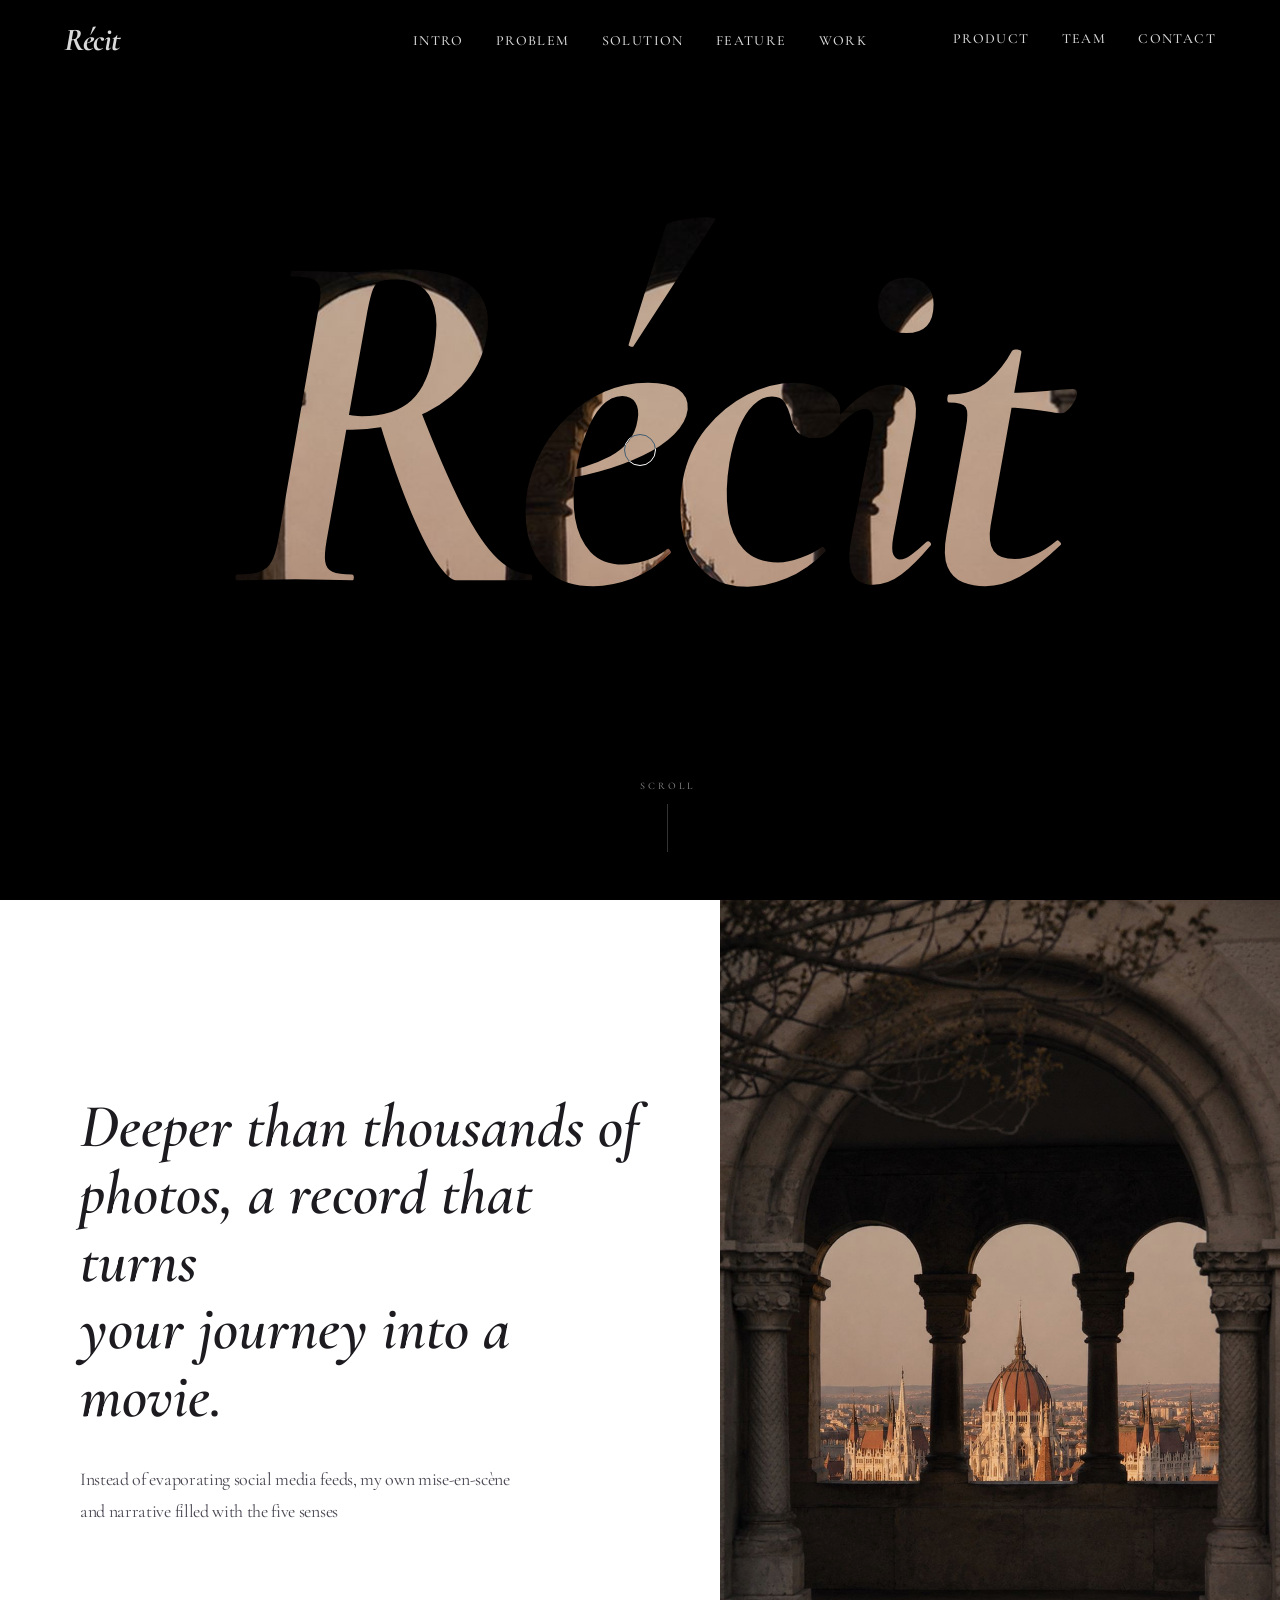
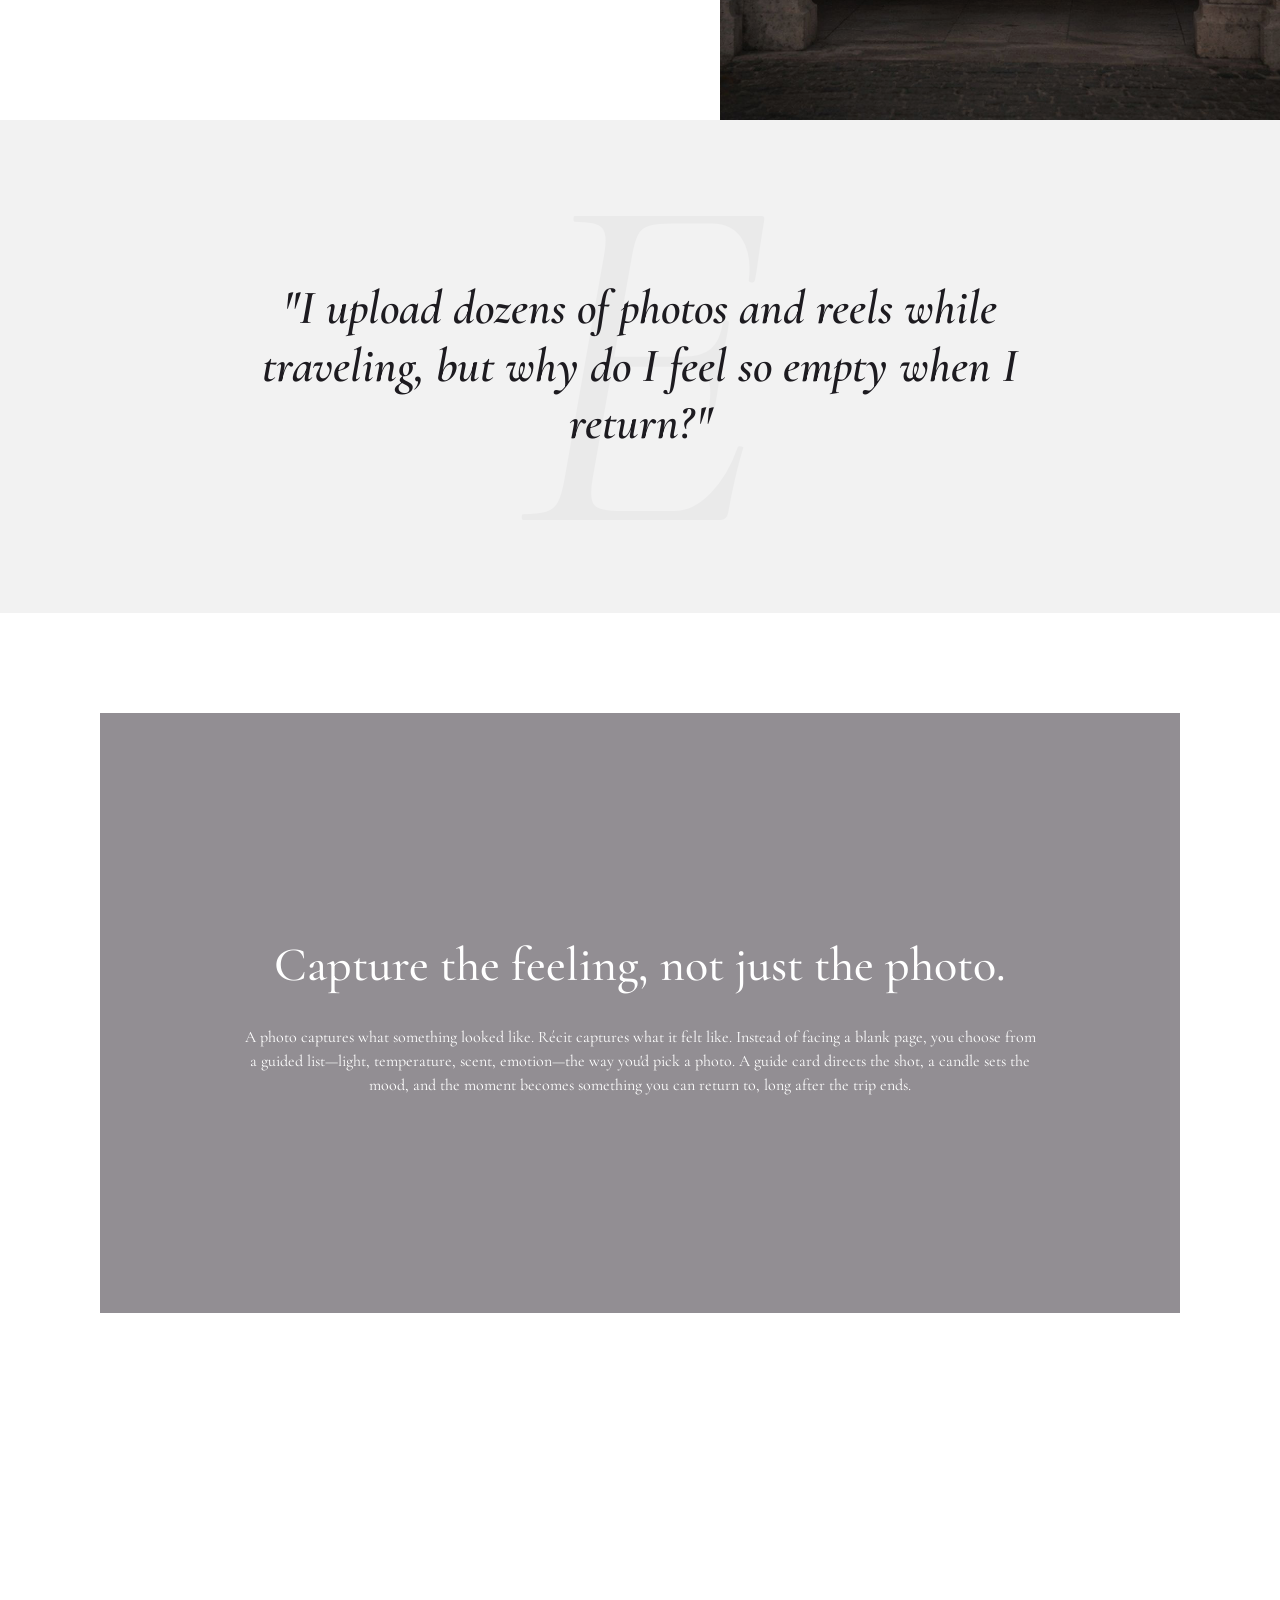
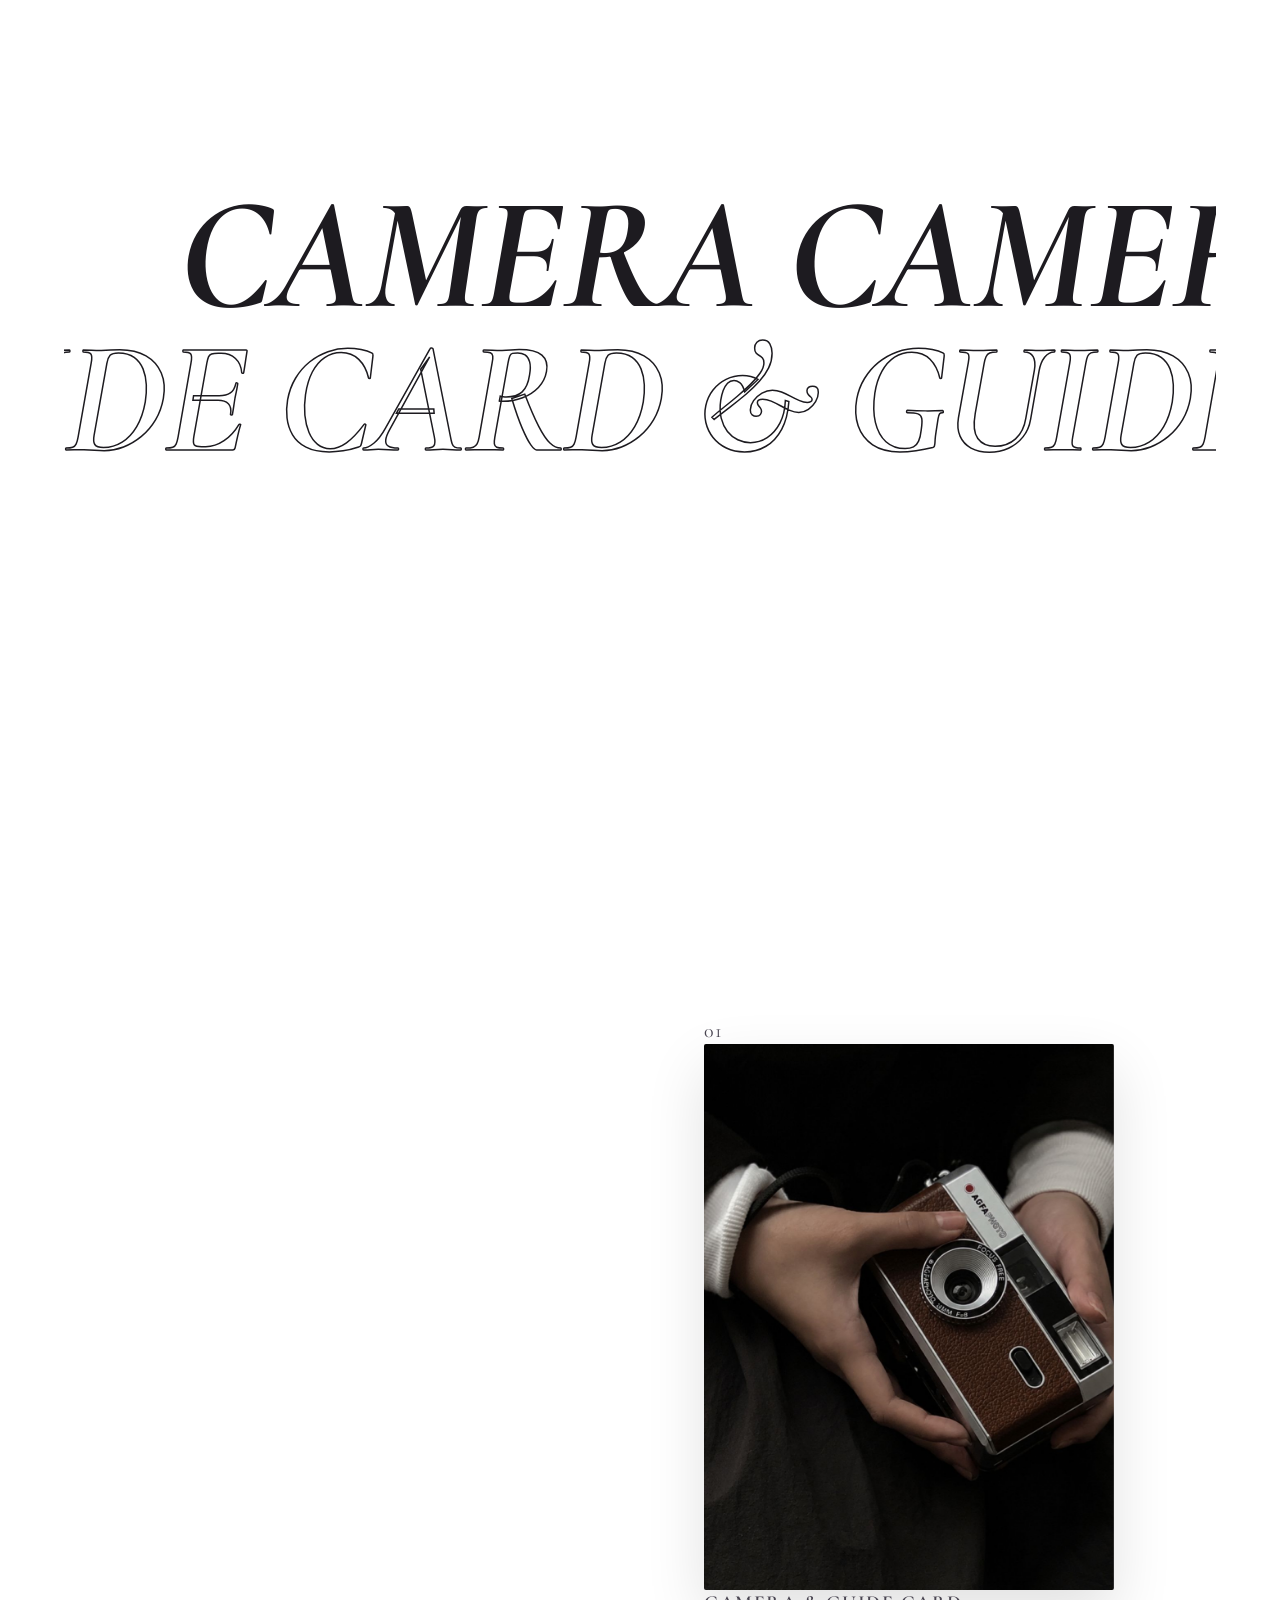
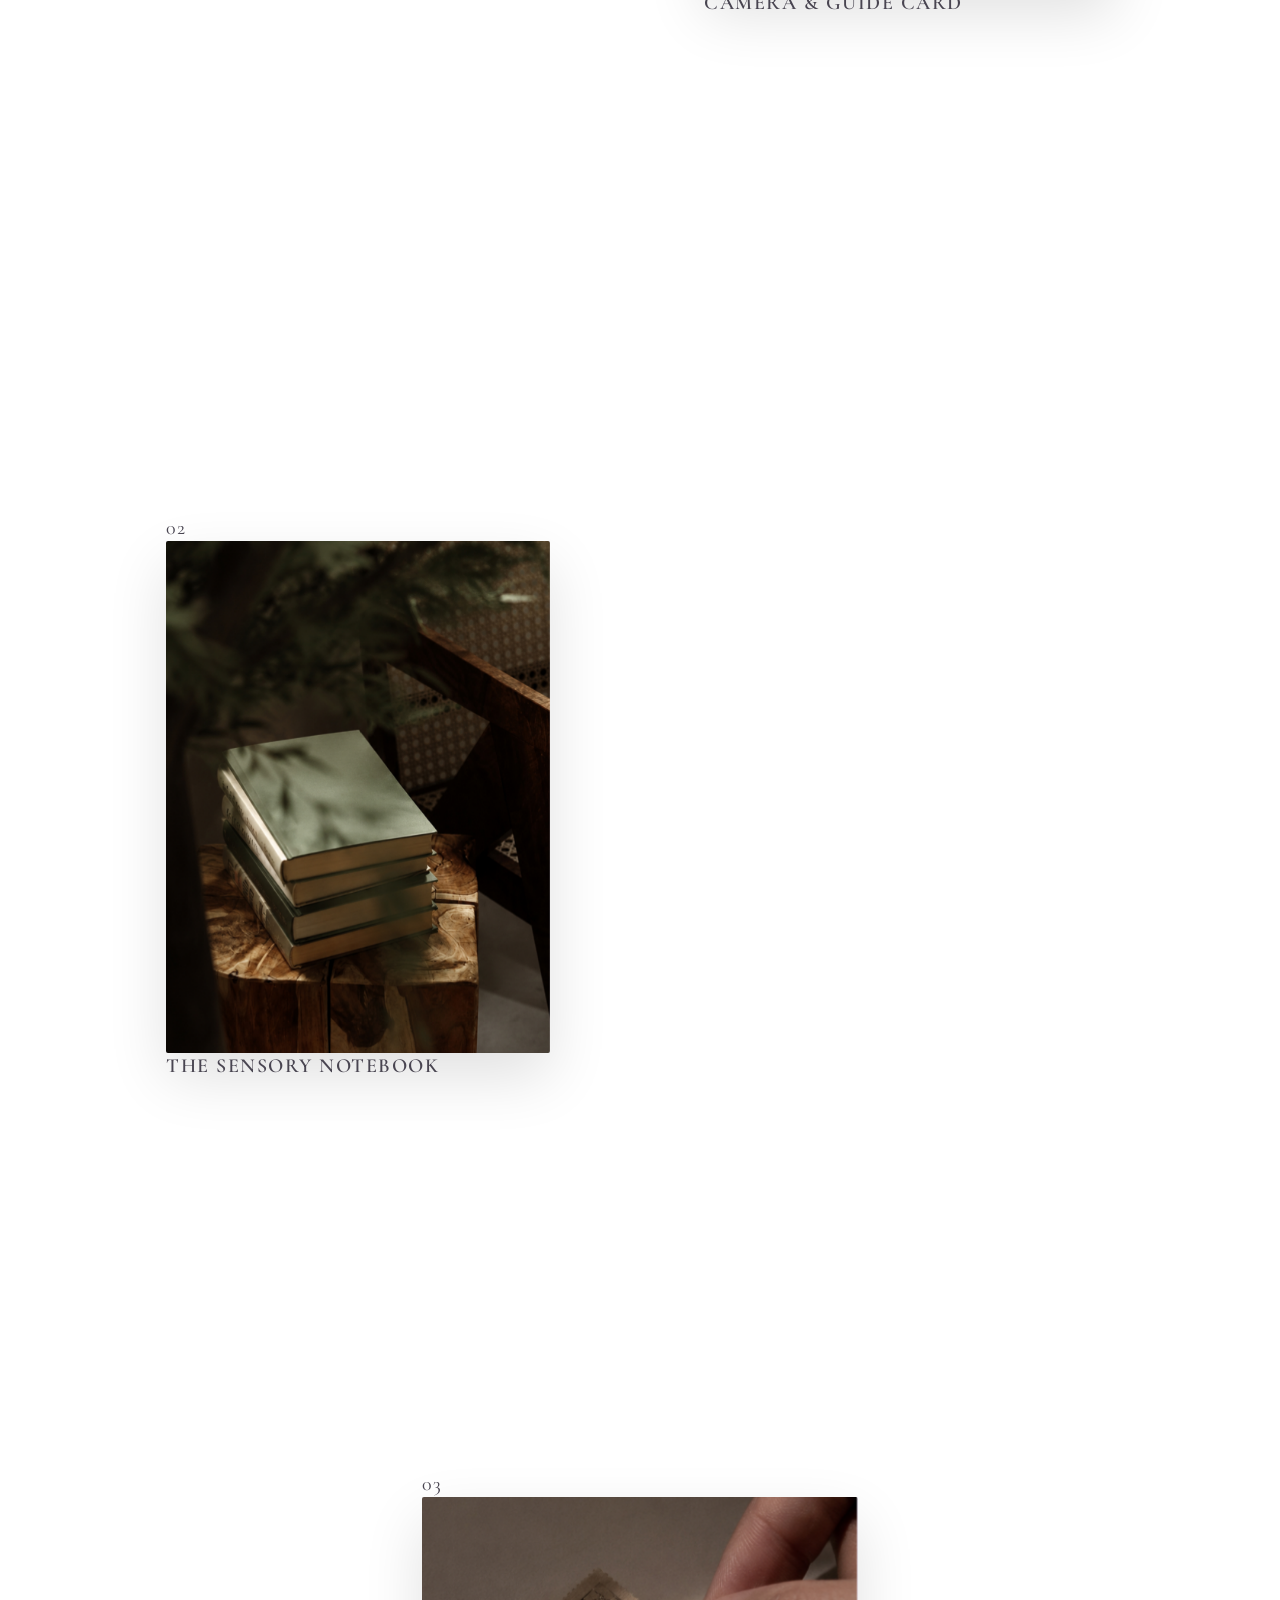
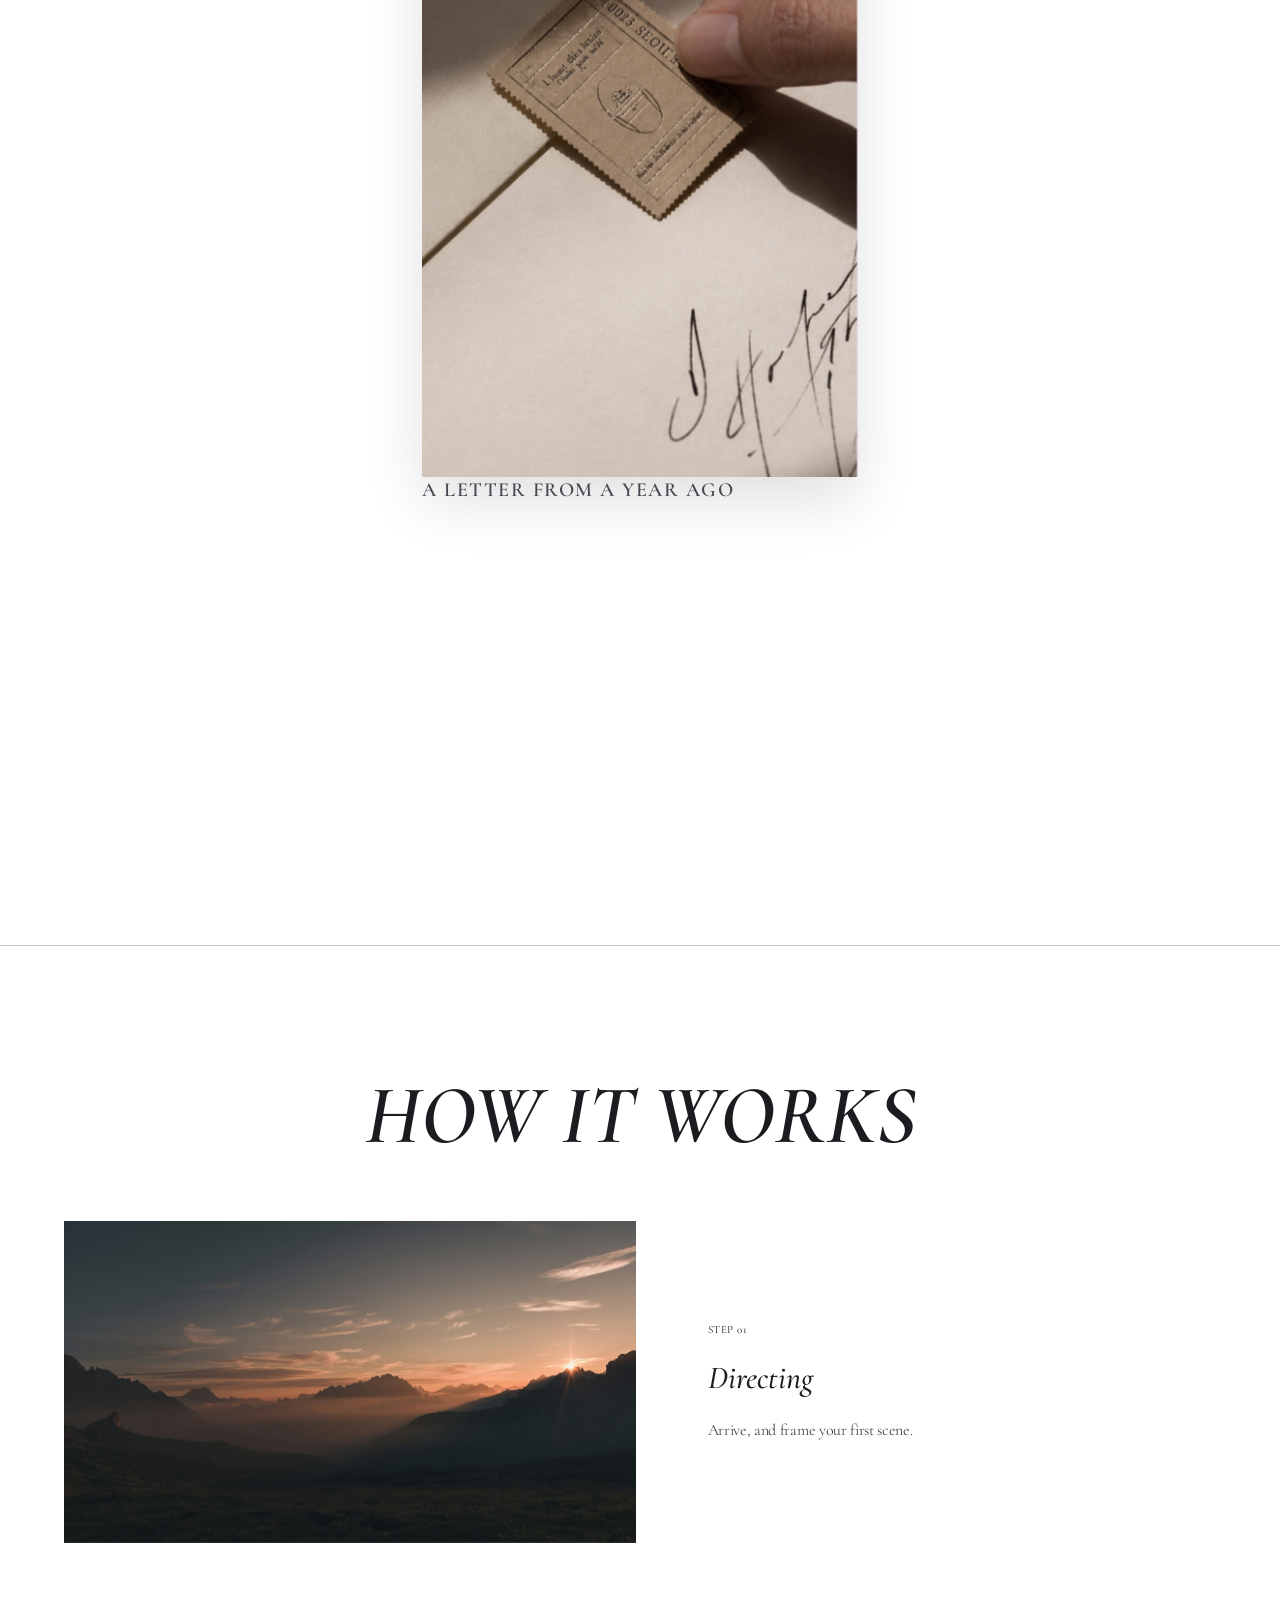
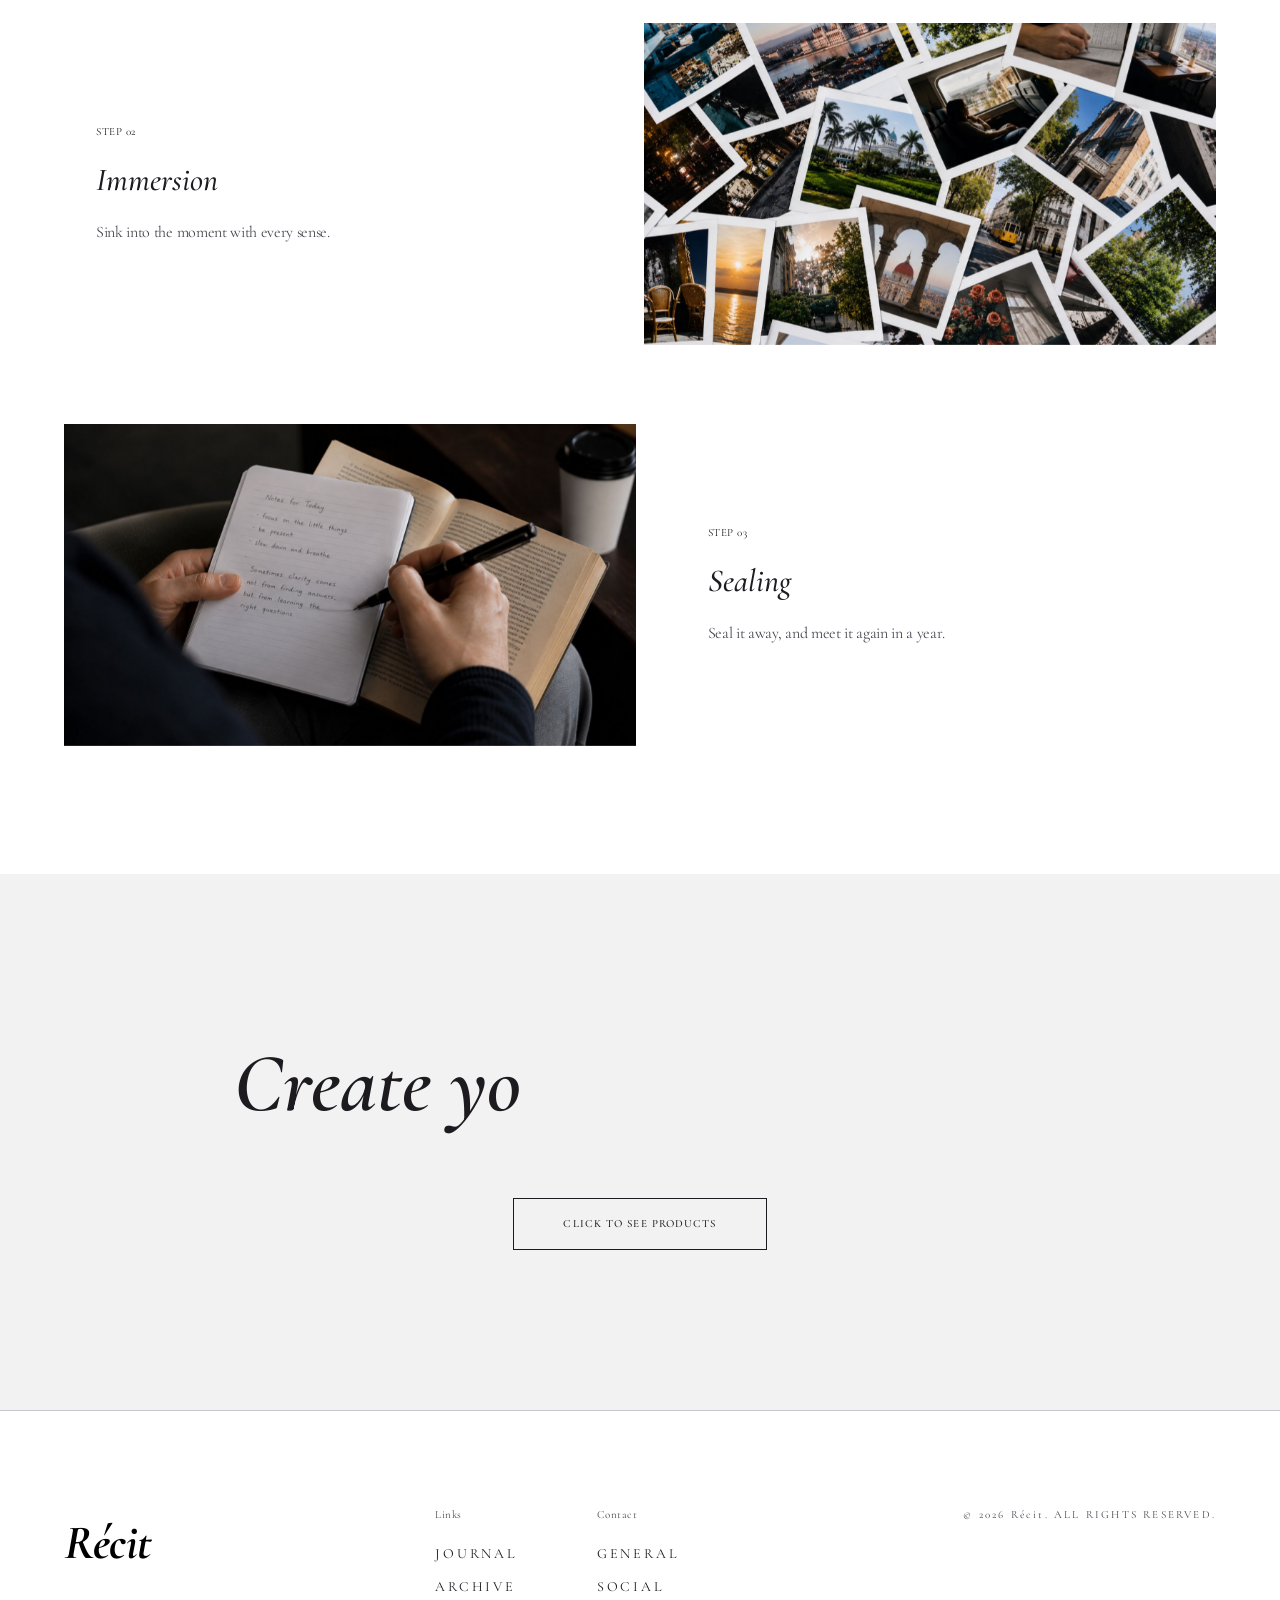
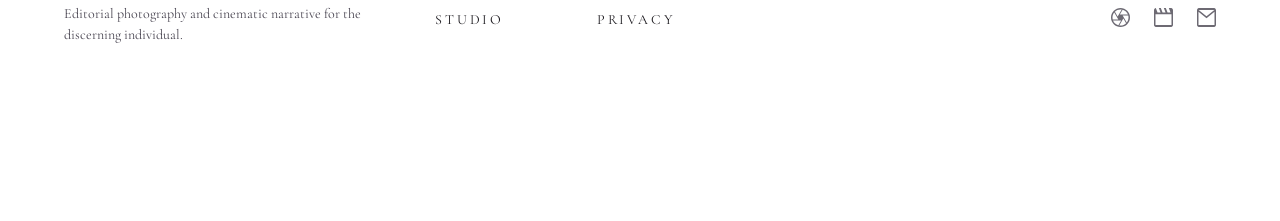
==== index.html @ a4910972 "변경2" ====
<!DOCTYPE html>
<html lang="en">

<head>
  <meta charset="UTF-8">
  <meta name="viewport" content="width=device-width, initial-scale=1.0">
  <title>Récit — Cinematic Narrative & Editorial Photography</title>
  <meta name="description"
    content="Editorial photography and cinematic narrative for the discerning individual. Preserving the intangible essence of time.">

  <!-- Preconnect Google Fonts -->
  <link rel="preconnect" href="https://fonts.googleapis.com">
  <link rel="preconnect" href="https://fonts.gstatic.com" crossorigin>

  <!-- Load Fonts: Cormorant Garamond, Bodoni Moda (watermark), Hanken Grotesk -->
  <link
    href="https://fonts.googleapis.com/css2?family=Bodoni+Moda:ital,opsz,wght@0,6..96,400;1,6..96,400;1,6..96,500;1,6..96,600&family=Cormorant+Garamond:ital,wght@0,300;0,400;0,500;0,600;0,700;1,300;1,400;1,500;1,600;1,700&family=Hanken+Grotesk:wght@400;500;600;700&display=swap"
    rel="stylesheet">

  <!-- CSS Stylesheet -->
  <link rel="stylesheet" href="styles.css?v=6">
</head>

<body>

  <!-- Top Navigation Bar -->
  <header class="site-header" id="top-nav">
    <a href="#" class="logo" aria-label="Récit Home">Récit</a>
    <nav aria-label="Main Navigation">
      <ul class="nav-menu">
        <li><a href="#hero" class="nav-link active">Intro</a></li>
        <li><a href="#mission" class="nav-link">Problem</a></li>
        <li><a href="#about" class="nav-link">Solution</a></li>
        <li><a href="#narrative" class="nav-link">Feature</a></li>
        <li><a href="#studio" class="nav-link">Work</a></li>
      </ul>
    </nav>
    <div class="nav-right">
      <a href="product.html" class="nav-contact nav-link">Product</a>
      <a href="team.html" class="nav-contact nav-link">Team</a>
      <a href="contact.html" class="nav-contact nav-link">Contact</a>
    </div>
  </header>

  <!-- Landing Container (Scroll Track for Sticky Interaction) -->
  <div class="landing-container">
    <section class="landing-section" id="landing" aria-label="Récit Main Landing">

      <!-- Background video (plays through canvas text cutout only) -->
      <video class="logo-video" autoplay muted loop playsinline
             poster="assets/cinematic_corridor.jpg">
        <source src="assets/hero_video.mp4" type="video/mp4">
      </video>

      <!-- Canvas mask: solid background with text punched out (destination-out)
           Video shows ONLY through transparent letter shapes             -->
      <canvas class="logo-canvas" aria-hidden="true"></canvas>

      <!-- Accessible click target (visually transparent, z-index above canvas) -->
      <a href="#hero" class="landing-logo" aria-label="Récit — scroll to work"></a>

      <!-- ?꾪솚 ?ㅻ쾭?덉씠: ?ㅽ겕濡??꾨즺 ???곗깋?쇰줈 ?섏씠?쒖씤 -->
      <div class="landing-flash" aria-hidden="true"></div>

      <div class="landing-scroll" aria-hidden="true">
        <span class="landing-scroll-label">Scroll</span>
        <div class="landing-scroll-line"></div>
      </div>

    </section>
  </div>

  <main>

    <!-- Hero Full-Screen Auto-playing Video -->
    <section class="hero-section" id="hero">
      <div class="hero-left">
        <h1 class="hero-title">
          <span>Deeper than thousands of photos, a record that turns</span>
          <span>your journey into a movie.</span>
        </h1>
        <p class="hero-desc">
          Instead of evaporating social media feeds, my own mise-en-scène and narrative filled with the five senses
        </p>
      </div>
      <div class="hero-right">
        <img src="assets/cinematic_corridor.jpg"
          alt="A dark cinematic corridor with red-toned columns receding into dramatic depth" loading="eager">
      </div>
    </section>

    <!-- Mission Quote Section -->
    <section class="quote-section" id="mission">
      <div class="watermark-container">
        <div class="watermark" aria-hidden="true">E</div>
      </div>
      <div class="quote-container">
        <blockquote class="quote-text">
          "I upload dozens of photos and reels while traveling, but why do I feel so empty when I return?"
        </blockquote>
      </div>
    </section>

    <!-- Intro Feature Section -->
    <section class="intro-section" id="about">

      <div class="intro-col-text">
        <h2 class="intro-heading">Capture the feeling, not just the photo.</h2>
        <p class="intro-desc">
          A photo captures what something looked like. Récit captures what it felt like. Instead of facing a blank page, you choose from a guided list—light, temperature, scent, emotion—the way you'd pick a photo. A guide card directs the shot, a candle sets the mood, and the moment becomes something you can return to, long after the trip ends.
        </p>
      </div>

      <div class="intro-col-image">
        <div class="intro-image-wrapper">
          <video class="intro-video" autoplay muted loop playsinline>
            <source src="assets/about_travel.mp4" type="video/mp4">
          </video>
        </div>
      </div>
    </section>

    <!-- Narrative Gallery Section -->
    <section class="gallery-section" id="narrative">
      <!-- Narrative Preview Banner (based on image reference) -->


      <div class="gallery-scroll-container">
        <!-- Sticky Background for Giant Text -->
        <div class="gallery-bg-sticky">
          <div class="gallery-bg-text-wrapper active" data-project="1">
            <div class="bg-row bg-row-1">CAMERA CAMERA CAMERA CAMERA CAMERA</div>
            <div class="bg-row bg-row-2">& GUIDE CARD & GUIDE CARD & GUIDE CARD & GUIDE CARD & GUIDE CARD</div>
          </div>
          <div class="gallery-bg-text-wrapper" data-project="2">
            <div class="bg-row bg-row-1">THE SENSORY THE SENSORY THE SENSORY THE SENSORY THE SENSORY</div>
            <div class="bg-row bg-row-2">NOTEBOOK NOTEBOOK NOTEBOOK NOTEBOOK NOTEBOOK</div>
          </div>
          <div class="gallery-bg-text-wrapper" data-project="3">
            <div class="bg-row bg-row-1">A LETTER FROM A LETTER FROM A LETTER FROM A LETTER FROM A LETTER FROM</div>
            <div class="bg-row bg-row-2">A YEAR AGO A YEAR AGO A YEAR AGO A YEAR AGO A YEAR AGO</div>
          </div>

        </div>

        <!-- Vertical Scroll Content -->
        <div class="gallery-scroll-content">
          <!-- Card 1 -->
          <div class="gallery-project-card card-right" data-project="1">
            <div class="card-inner">
              <span class="card-num">01</span>
              <div class="card-img-wrap">
                <img src="assets/vintage_camera.jpg" alt="Vintage analog film camera" loading="lazy">
              </div>
              <div class="card-footer">
                <span class="card-title">Camera & Guide Card</span>
              </div>
            </div>
          </div>


          <!-- Card 2 -->
          <div class="gallery-project-card card-left" data-project="2">
            <div class="card-inner">
              <span class="card-num">02</span>
              <div class="card-img-wrap">
                <img src="assets/ocean_waves.jpg" alt="Ocean waves at dusk" loading="lazy">
              </div>
              <div class="card-footer">
                <span class="card-title">THE SENSORY NOTEBOOK</span>
              </div>
            </div>
          </div>

          <!-- Card 3 -->
          <div class="gallery-project-card card-center" data-project="3">
            <div class="card-inner">
              <span class="card-num">03</span>
              <div class="card-img-wrap">
                <img src="assets/solitary_tree.jpg" alt="Misty pine forest" loading="lazy">
              </div>
              <div class="card-footer">
                <span class="card-title">A LETTER FROM A YEAR AGO</span>
              </div>
            </div>
          </div>
        </div>
      </div>
    </section>

    <!-- Process Section -->
    <section class="process-section" id="studio">
      <div class="process-header">
        <h2 class="process-title">How It Works</h2>
      </div>

      <div class="process-rows">
        <!-- Step 1 -->
        <div class="process-row">
          <div class="process-image-wrapper">
            <img src="assets/open_book.jpg"
              alt="Cinematic mountain sunset with amber light over misty valleys and dramatic sky" loading="lazy">
          </div>
          <div class="process-text">
            <span class="process-step">STEP 01</span>
            <h3 class="process-step-title">Directing</h3>
            <p class="process-step-desc">
              Arrive, and frame your first scene.
            </p>
          </div>
        </div>

        <!-- Step 2 (Reversed / Right-Aligned) -->
        <div class="process-row reversed">
          <div class="process-image-wrapper">
            <img src="assets/magnifying_glass.jpg"
              alt="Film strips on a light table with camera lenses representing the curation process" loading="lazy">
          </div>
          <div class="process-text">
            <span class="process-step">STEP 02</span>
            <h3 class="process-step-title">Immersion</h3>
            <p class="process-step-desc">
              Sink into the moment with every sense.
            </p>
          </div>
        </div>

        <!-- Step 3 -->
        <div class="process-row">
          <div class="process-image-wrapper">
            <img src="assets/luxury_box.jpg"
              alt="Professional filmmaker studio with CONTAX cameras, lenses and editing monitors" loading="lazy">
          </div>
          <div class="process-text">
            <span class="process-step">STEP 03</span>
            <h3 class="process-step-title">Sealing</h3>
            <p class="process-step-desc">
              Seal it away, and meet it again in a year.
            </p>
          </div>
        </div>
      </div>
    </section>

    <!-- CTA Section -->
    <section class="cta-section" id="contact">
      <h2 class="cta-heading">Create your narrative now.</h2>
      <a href="product.html" class="cta-button">Click to see products</a>
    </section>

  </main>

  <!-- Site Footer -->
  <footer class="site-footer">
    <div class="footer-container">

      <!-- Brand column -->
      <div class="footer-brand">
        <a href="#" class="logo logo-large" aria-label="Récit Home">Récit</a>
        <p class="footer-desc">
          Editorial photography and cinematic narrative for the discerning individual.
        </p>
      </div>

      <!-- Links groups -->
      <div class="footer-links-group">
        <div class="footer-links-col">
          <h4 class="footer-col-title">Links</h4>
          <a href="#journal" class="footer-link">Journal</a>
          <a href="#archive" class="footer-link">Archive</a>
          <a href="#studio" class="footer-link">Studio</a>
        </div>
        <div class="footer-links-col">
          <h4 class="footer-col-title">Contact</h4>
          <a href="#general" class="footer-link">General</a>
          <a href="#social" class="footer-link">Social</a>
          <a href="#privacy" class="footer-link">Privacy</a>
        </div>
      </div>

      <!-- Copyright and social links -->
      <div class="footer-right">
        <p class="footer-copyright">
          &copy; 2026 Récit. ALL RIGHTS RESERVED.
        </p>
        <div class="footer-socials">
          <a href="#instagram" aria-label="Instagram">
            <img src="assets/icon_instagram.svg" alt="Instagram logo icon" class="footer-social-icon">
          </a>
          <a href="#twitter" aria-label="Twitter">
            <img src="assets/icon_twitter.svg" alt="Twitter logo icon" class="footer-social-icon">
          </a>
          <a href="#facebook" aria-label="Facebook">
            <img src="assets/icon_facebook.svg" alt="Facebook logo icon" class="footer-social-icon">
          </a>
        </div>
      </div>

    </div>
  </footer>

  <!-- Interactive Logic -->
  <script src="script.js?v=6"></script>

</body>

</html>
---- styles.css ----
@layer reset, base, theme, layout, components, utilities;

@layer reset {
  *, *::before, *::after {
    box-sizing: border-box;
    margin: 0;
    padding: 0;
  }

  html {
    scroll-behavior: smooth;
    -webkit-text-size-adjust: 100%;
    scroll-padding-top: 80px; /* Offset for sticky navbar */
  }

  body {
    min-height: 100vh;
    text-rendering: optimizeSpeed;
    line-height: 1.5;
  }

  img, picture, video, canvas, svg {
    display: block;
    max-width: 100%;
    height: auto;
  }

  button, input, select, textarea {
    font: inherit;
  }

  a {
    color: inherit;
    text-decoration: none;
  }
}

@layer base {
  body {
    background-color: var(--color-bg-primary);
    color: var(--color-text-primary);
    font-family: var(--font-body);
    overflow-x: hidden;
  }

  /* Selection style */
  ::selection {
    background-color: var(--color-text-primary);
    color: var(--color-bg-primary);
  }

  /* Custom scrollbar */
  ::-webkit-scrollbar {
    width: 8px;
  }
  ::-webkit-scrollbar-track {
    background: var(--color-bg-primary);
  }
  ::-webkit-scrollbar-thumb {
    background: var(--color-border);
    border-radius: 4px;
  }
  ::-webkit-scrollbar-thumb:hover {
    background: var(--color-text-secondary);
  }
}

@layer theme {
  :root {
    /* Color Palette */
    --color-bg-primary: #ffffff;
    --color-bg-secondary: #f2f2f2;
    --color-bg-subtle: #f2ecf4;
    --color-bg-overlay: #e6e0e9;
    --color-text-primary: #1d1b20;
    --color-text-secondary: #494551;
    --color-border: #cbc4d2;

    /* Fonts */
    --font-heading: 'Cormorant Garamond', serif;
    --font-body: 'Cormorant Garamond', serif;
    --font-sans: 'Cormorant Garamond', serif;
    --font-watermark: 'Cormorant Garamond', serif;

    /* Transitions */
    --transition-smooth: 0.4s cubic-bezier(0.25, 1, 0.5, 1);
    --transition-quick: 0.2s ease;
  }
}

/* Custom Cursor */
body.has-custom-cursor,
body.has-custom-cursor * {
  cursor: none !important;
}

.custom-cursor {
  position: fixed;
  top: 0;
  left: 0;
  pointer-events: none;
  z-index: 10000;
  mix-blend-mode: difference;
}

.custom-cursor-inner {
  position: absolute;
  top: -16px;
  left: -16px;
  width: 32px;
  height: 32px;
  border: 1.5px solid #fff;
  border-radius: 50%;
  transition: transform 0.3s cubic-bezier(0.25, 1, 0.5, 1), background-color 0.3s ease;
}

.custom-cursor.hover .custom-cursor-inner {
  transform: scale(1.5);
  background-color: #fff;
}

@layer layout {
  /* Site Header */
  .site-header {
    position: sticky;
    top: 0;
    z-index: 100;
    background: var(--color-bg-primary);
    border-bottom: 1px solid var(--color-border);
    height: 80px;
    display: grid;
    grid-template-columns: 1fr auto 1fr;
    align-items: center;
    padding: 0 64px;
    transition: background-color 0.5s cubic-bezier(0.4,0,0.2,1),
                border-color     0.5s cubic-bezier(0.4,0,0.2,1),
                color             0.5s cubic-bezier(0.4,0,0.2,1);
  }

  .site-header.nav--on-dark {
    background: transparent;
    border-bottom-color: transparent;
  }
  .site-header.nav--on-dark .logo,
  .site-header.nav--on-dark .nav-link,
  .site-header.nav--on-dark .nav-contact {
    color: rgba(255,255,255,0.85);
  }
  .site-header.nav--on-dark .nav-link:hover,
  .site-header.nav--on-dark .nav-link.active,
  .site-header.nav--on-dark .nav-contact:hover {
    color: #ffffff;
  }

  .site-header nav {
    justify-self: center;
  }

  .nav-right {
    display: flex;
    gap: 32px;
    align-items: center;
    justify-self: flex-end;
  }

  /* Landing Section & Container */
  .landing-container {
    height: calc(100vh + 80px);
    position: relative;
    margin-top: -80px;
    background: #000;
    scroll-snap-align: start;
  }

  .landing-section {
    position: sticky;
    top: 0;
    height: 100vh;
    background: #000;
    overflow: hidden;
    /* contain: ???뱀뀡 諛붽묑?쇰줈 ?덉씠?꾩썐/?섏씤???꾪뙆 李⑤떒 */
    contain: layout style paint;
  }

  /* 諛곌꼍 ?곸긽 ??罹붾쾭???띿뒪??援щ찉 ?ㅼ뿉?쒕쭔 蹂댁엫 */
  .logo-video {
    position: absolute;
    inset: 0;
    width: 100%;
    height: 100%;
    object-fit: cover;
    object-position: center center;
    z-index: 1;
    /* GPU ?덉씠??遺꾨━濡??붿퐫??遺??寃⑸━ */
    will-change: transform;
  }

  /* ?? Canvas 留덉뒪????????????????????????????????????
     쨌 ?꾩껜瑜?寃?뺤쑝濡?梨꾩슫 ??destination-out?쇰줈
       ?고듃 紐⑥뼇留??щ챸?섍쾶 ?レ뼱??
     쨌 ?щ챸 ?곸뿭 ?꾨옒 鍮꾨뵒?ㅺ? 鍮꾩퀜 ?띿뒪???덉뿉?쒕쭔 ?곸긽??蹂댁엫
     쨌 mix-blend-mode ?놁쓬 ??GPU 而댄룷吏???ㅻ쾭?ㅻ뱶 ?쒕줈
     ????????????????????????????????????????????????? */
  .logo-canvas {
    position: absolute;
    inset: 0;
    width: 100%;
    height: 100%;
    z-index: 2;
    display: block;
  }

  /* Hero Section */
  .hero-section {
    display: flex;
    height: calc(100vh - 80px); /* Fit exactly in viewport below navbar */
    position: relative;
    background: var(--color-bg-primary);
    overflow: hidden;
    scroll-snap-align: start;
  }

  .hero-left {
    flex: 1;
    padding: 64px 80px; /* Balanced padding to prevent overflow */
    display: flex;
    flex-direction: column;
    justify-content: center; /* Center content vertically */
    gap: 32px;
  }

  .hero-right {
    flex: 1;
    height: 100%;
    position: relative;
    overflow: hidden;
    background-color: #000;
  }

  .hero-right img {
    width: 100%;
    height: 100%;
    object-fit: cover;
    opacity: 0.95;
    transition: transform var(--transition-smooth);
  }

  /* Mission Quote Section */
  .quote-section {
    position: relative;
    background: var(--color-bg-secondary);
    padding: 160px 0;
    display: flex;
    align-items: center;
    justify-content: center;
    overflow: hidden;
  }

  /* Intro Feature Section */
  .intro-section {
    position: relative;
    display: flex;
    padding: 128px 64px;
    min-height: 800px;
    align-items: center;
    justify-content: center;
    overflow: hidden;
  }

  .intro-col-label {
    width: 40px;
    display: flex;
    align-items: flex-start;
    justify-content: center;
    padding-bottom: 32px;
  }

  .intro-col-text {
    position: relative;
    z-index: 3;
    max-width: 800px;
    text-align: center;
    color: #ffffff;
    display: flex;
    flex-direction: column;
    justify-content: center;
    align-items: center;
    gap: 24px;
  }

  .intro-heading {
    font-family: var(--font-heading);
    font-size: clamp(36px, 4vw, 48px);
    font-weight: 500;
  }

  .intro-col-image {
    position: absolute;
    top: 100px;
    left: 100px;
    width: calc(100% - 200px);
    height: calc(100% - 200px);
    z-index: 1;
  }

  /* Narrative Gallery Section */
  .gallery-section {
    display: flex;
    flex-direction: column;
    gap: 64px;
    padding: 64px 64px 128px;
    background: var(--color-bg-primary);
  }

  .gallery-grid {
    width: 100%;
  }

  /* ?? Gallery: dfyint-style Sticky Typography & Scrolling Cards ????????? */
  .gallery-scroll-container {
    position: relative;
    width: 100%;
    background: var(--color-bg-primary);
  }

  /* Sticky Background Wrapper */
  .gallery-bg-sticky {
    position: sticky;
    top: 0;
    height: 100vh;
    width: 100%;
    overflow: hidden;
    background: var(--color-bg-primary);
    display: flex;
    align-items: center;
    justify-content: center;
    z-index: 1;
  }

  /* Project Background Typography Wrapper (Overlaying each other) */
  .gallery-bg-text-wrapper {
    position: absolute;
    inset: 0;
    display: flex;
    flex-direction: column;
    justify-content: center;
    opacity: 0;
    visibility: hidden;
    transition: opacity 0.8s cubic-bezier(0.25, 1, 0.5, 1), visibility 0.8s;
    pointer-events: none;
    z-index: 1;
    padding: 0 4vw;
  }

  .gallery-bg-text-wrapper.active {
    opacity: 1;
    visibility: visible;
  }

  /* Giant text rows */
  .bg-row {
    font-family: var(--font-heading);
    font-size: clamp(65px, 12.5vw, 190px);
    font-weight: 800;
    font-style: italic;
    text-transform: uppercase;
    white-space: nowrap;
    line-height: 0.9;
    letter-spacing: -0.02em;
    will-change: transform;
    display: flex;
  }

  .bg-row-1 {
    color: var(--color-text-primary);
    justify-content: flex-start;
  }

  .bg-row-2 {
    color: transparent;
    -webkit-text-stroke: 1.5px var(--color-text-primary);
    justify-content: flex-start;
  }

  /* Sticky top-left label */
  .gallery-recent-label {
    position: absolute;
    top: 64px;
    left: 64px;
    font-family: var(--font-sans);
    font-size: 10px;
    font-weight: 600;
    letter-spacing: 3px;
    text-transform: uppercase;
    color: var(--color-text-secondary);
    z-index: 2;
  }

  /* Scrolling Content (overlaying sticky background) */
  .gallery-scroll-content {
    position: relative;
    z-index: 2;
    width: 100%;
    margin-top: -100vh; /* pull content up over sticky bg */
  }

  /* Vertical Timeline Project Cards */
  .gallery-project-card {
    height: 120vh;
    display: flex;
    align-items: center;
    box-sizing: border-box;
    padding: 0 8vw;
    position: relative;
  }

  .gallery-project-card:first-child {
    margin-top: 100vh;
  }

  .gallery-project-card:last-child {
    padding-bottom: 20vh;
  }

  /* Card offsets */
  .gallery-project-card.card-right {
    justify-content: flex-end;
  }

  .gallery-project-card.card-left {
    justify-content: flex-start;
  }

  .gallery-project-card.card-center {
    justify-content: center;
  }

  /* Card block dimensions */
  .card-inner {
    position: relative;
    display: flex;
    flex-direction: column;
    pointer-events: auto;
  }

  .card-right .card-inner {
    width: clamp(280px, 32vw, 480px);
    aspect-ratio: 3 / 4;
  }

  .card-left .card-inner {
    width: clamp(280px, 30vw, 450px);
    aspect-ratio: 3 / 4;
  }

  .card-center .card-inner {
    width: clamp(280px, 34vw, 520px);
    aspect-ratio: 3 / 4;
  }

  /* Card Elements */
  .card-num {
    position: absolute;
    top: -28px;
    left: 0;
    font-family: var(--font-sans);
    font-size: 20px;
    letter-spacing: 0.05em;
    color: var(--color-text-secondary);
  }

  .card-img-wrap {
    width: 100%;
    height: 100%;
    overflow: hidden;
    background: var(--color-bg-overlay);
    box-shadow: 0 24px 60px rgba(0,0,0,0.12);
    border-radius: 2px;
    position: relative;
  }

  .card-img-wrap img {
    width: 100%;
    height: 120%; /* extra height for scroll parallax inside */
    object-fit: cover;
    display: block;
    position: absolute;
    top: -10%;
    left: 0;
    will-change: transform;
    transition: transform 0.15s cubic-bezier(0.1, 0.9, 0.2, 1);
  }

  .card-footer {
    position: absolute;
    bottom: -28px;
    left: 0;
    right: 0;
    display: flex;
    justify-content: space-between;
    align-items: center;
    font-family: var(--font-sans);
    font-size: 20px;
    font-weight: 600;
    letter-spacing: 1.5px;
    color: var(--color-text-secondary);
  }

  .card-title {
    text-transform: uppercase;
  }

  .card-year {
    color: var(--color-text-secondary);
  }


  /* Process Section */
  .process-section {
    padding: 128px 64px;
    border-top: 1px solid var(--color-border);
    background: var(--color-bg-primary);
  }

  .process-rows {
    max-width: 1152px;
    margin: 0 auto;
    display: flex;
    flex-direction: column;
    gap: 80px;
  }

  .process-row {
    display: flex;
    gap: 40px;
    align-items: center;
  }

  .process-row.reversed {
    flex-direction: row-reverse;
  }

  .process-image-wrapper {
    flex: 1.2;
    aspect-ratio: 16 / 9;
    overflow: hidden;
    background: var(--color-bg-subtle);
  }

  .process-text {
    flex: 1;
    padding: 0 32px;
    display: flex;
    flex-direction: column;
    gap: 16px;
  }

  /* CTA Section */
  .cta-section {
    background: var(--color-bg-secondary);
    padding: 160px 64px;
    display: flex;
    flex-direction: column;
    align-items: center;
    gap: 64px;
    text-align: center;
  }

  /* Footer */
  .site-footer {
    background: var(--color-bg-primary);
    border-top: 1px solid var(--color-border);
    padding: 96px 64px;
  }

  .footer-container {
    display: flex;
    justify-content: space-between;
    align-items: flex-start;
    gap: 64px;
  }

}

@layer components {
  /* Landing Section Components */
  /* ?щ챸 ?대┃ ?곸뿭 ???쒓컖???뚮뜑留곸? canvas媛 ?대떦 */
  .landing-logo {
    position: absolute;
    inset: 0;
    z-index: 3;
    display: block;
    cursor: pointer;
  }

  /* ?ㅽ겕濡??꾨즺 ???ㅼ쓬 ?섏씠吏 吏꾩엯 ?꾪솚 ?ㅻ쾭?덉씠 */
  .landing-flash {
    position: fixed;
    inset: 0;
    z-index: 800;
    background: #ffffff;
    opacity: 0;
    pointer-events: none;
    transition: opacity 0.7s cubic-bezier(0.4, 0, 0.2, 1);
  }
  .landing-flash.in { opacity: 1; pointer-events: auto; }

  /* ?? ?뚰겕(hero) ?뱀뀡 ???붾㈃?먯꽌 ?깆옣 ??????????????????????????
     .wt-entering  : 肄섑뀗痢좊? 誘몃━ ?щ챸?섍쾶
     .wt-revealed  : ?붿씠???섏씠?쒖븘?껉낵 ?④퍡 肄섑뀗痢??섏씠?쒖씤
     ??????????????????????????????????????????????????????????? */
  .hero-section.wt-entering .hero-left,
  .hero-section.wt-entering .hero-right {
    opacity: 0;
    transform: translateY(18px);
  }

  .hero-section.wt-entering .hero-left,
  .hero-section.wt-entering .hero-right {
    transition: none;   /* 吏꾩엯 ?쒖뿏 利됱떆 ?④? */
  }

  .hero-section.wt-revealed .hero-left {
    opacity: 1;
    transform: translateY(0);
    transition: opacity 1.1s cubic-bezier(0.25, 1, 0.5, 1) 0.1s,
                transform 1.1s cubic-bezier(0.25, 1, 0.5, 1) 0.1s;
  }

  .hero-section.wt-revealed .hero-right {
    opacity: 1;
    transform: translateY(0);
    transition: opacity 1.1s cubic-bezier(0.25, 1, 0.5, 1) 0.3s,
                transform 1.1s cubic-bezier(0.25, 1, 0.5, 1) 0.3s;
  }

  .landing-scroll {
    display: flex;
    flex-direction: column;
    align-items: center;
    gap: 10px;
    position: absolute;
    bottom: 48px;
    left: 50%;
    transform: translateX(-50%);
    z-index: 10;          /* 留덉뒪???ㅻ쾭?덉씠 ?꾩뿉 ?쒖떆 */
    animation: landingFadeUp 1.2s cubic-bezier(0.25, 1, 0.5, 1) 0.6s both;
    transition: opacity 0.4s ease, transform 0.4s ease;
    will-change: opacity, transform;
    pointer-events: none;
  }

  .landing-scroll.hide {
    opacity: 0;
    transform: translate(-50%, 15px);
  }

  .landing-scroll-label {
    font-family: var(--font-sans);
    font-size: 10px;
    font-weight: 500;
    letter-spacing: 3px;
    text-transform: uppercase;
    color: rgba(255, 255, 255, 0.5);
  }

  .landing-scroll-line {
    width: 1px;
    height: 48px;
    background: rgba(255, 255, 255, 0.2);
    position: relative;
    overflow: hidden;
  }

  .landing-scroll-line::after {
    content: '';
    position: absolute;
    top: -100%;
    left: 0;
    width: 100%;
    height: 100%;
    background: rgba(255, 255, 255, 0.7);
    animation: scrollLineSlide 1.8s cubic-bezier(0.4, 0, 0.2, 1) 1s infinite;
  }

  @keyframes landingFadeUp {
    from {
      opacity: 0;
      transform: translateY(20px);
    }
    to {
      opacity: 1;
      transform: translateY(0);
    }
  }

  @keyframes scrollLineSlide {
    0%   { top: -100%; }
    50%  { top: 0%; }
    100% { top: 100%; }
  }

  /* ?? Nav dark-background override (must be in components to beat .logo specificity) ?? */
  .site-header.nav--on-dark {
    position: absolute;
    top: 0;
    left: 0;
    width: 100%;
    z-index: 100;
    background: transparent;
    border-bottom-color: transparent;
  }
  .site-header.nav--on-dark .logo,
  .site-header.nav--on-dark .nav-link,
  .site-header.nav--on-dark .nav-contact {
    color: rgba(255, 255, 255, 0.85);
  }
  .site-header.nav--on-dark .nav-link:hover,
  .site-header.nav--on-dark .nav-link.active,
  .site-header.nav--on-dark .nav-contact:hover {
    color: #ffffff;
  }
  .site-header.nav--on-dark .nav-link::after {
    background: rgba(255, 255, 255, 0.6);
  }

  /* Logo */
  .logo {
    font-family: var(--font-heading);
    font-size: 32px;
    font-weight: 700;
    font-style: italic;
    color: #000000;
    letter-spacing: -0.5px;
  }

  .logo-large {
    font-size: 48px;
  }

  /* Navigation Links */
  .nav-menu {
    display: flex;
    gap: 32px;
    align-items: center;
    list-style: none;
  }

  .nav-link {
    font-family: var(--font-heading);
    font-size: 14px;
    font-weight: 500;
    letter-spacing: 1.4px;
    text-transform: uppercase;
    color: var(--color-text-secondary);
    position: relative;
    padding-bottom: 2px;
    transition: color var(--transition-quick);
  }

  .nav-link::after {
    content: '';
    position: absolute;
    bottom: 0;
    left: 0;
    width: 0;
    height: 1px;
    background-color: var(--color-text-primary);
    transition: width var(--transition-quick);
  }

  .nav-link:hover, .nav-link.active {
    color: var(--color-text-primary);
  }

  @keyframes activeLinkGrow {
    0% { width: 0; }
    100% { width: 100%; }
  }

  .nav-link:hover::after {
    width: 100%;
  }
  
  .nav-link.active::after {
    width: 100%;
    animation: activeLinkGrow 0.8s cubic-bezier(0.25, 1, 0.5, 1) forwards;
  }



  /* Hero Typography */
  .hero-title {
    font-family: var(--font-heading);
    font-size: clamp(36px, 4.8vw, 68px); /* Adjusted size to fit within hero section height */
    font-weight: 600;
    font-style: italic;
    line-height: 1.1;
    color: var(--color-text-primary);
    display: flex;
    flex-direction: column;
  }

  .hero-title span {
    display: block;
  }

  .hero-desc {
    font-family: var(--font-heading);
    font-size: 18px;
    font-weight: 400;
    line-height: 1.8;
    color: var(--color-text-secondary);
    max-width: 448px;
    letter-spacing: -0.32px;
  }

  /* Watermark "E" */
  .watermark-container {
    position: absolute;
    inset: 0;
    display: flex;
    align-items: center;
    justify-content: center;
    overflow: hidden;
    pointer-events: none;
    z-index: 1;
  }

  .watermark {
    font-family: var(--font-watermark);
    font-size: clamp(300px, 38vw, 512px);
    font-style: italic;
    color: var(--color-text-primary);
    opacity: 0.03;
    user-select: none;
    line-height: 1;
  }

  .quote-container {
    max-width: 1024px;
    padding: 0 128px;
    z-index: 2;
    text-align: center;
  }

  .quote-text {
    font-family: var(--font-heading);
    font-size: clamp(28px, 3.8vw, 48px);
    font-weight: 600;
    font-style: italic;
    line-height: 1.2;
    color: var(--color-text-primary);
  }

  /* Intro Section Label */
  .intro-label {
    writing-mode: vertical-rl;
    transform: rotate(180deg);
    font-family: var(--font-heading);
    font-size: 11px;
    letter-spacing: 4.4px;
    text-transform: uppercase;
    color: var(--color-text-primary);
    white-space: nowrap;
  }

  .intro-image-wrapper {
    background: var(--color-bg-subtle);
    overflow: hidden;
    width: 100%;
    height: 100%;
    position: relative;
  }

  .intro-image-wrapper::after {
    content: '';
    position: absolute;
    inset: 0;
    background: rgba(0, 0, 0, 0.4);
    z-index: 2;
  }

  .intro-image-wrapper img,
  .intro-image-wrapper video {
    width: 100%;
    height: 100%;
    object-fit: cover;
    transition: transform var(--transition-smooth);
  }

  .intro-image-wrapper video {
    filter: saturate(0.35) brightness(0.9) contrast(1.05);
  }

  .intro-image-wrapper:hover img,
  .intro-image-wrapper:hover video {
    transform: scale(1.03);
  }

  /* Narrative Preview Banner (Image Reference Layout) */
  .narrative-preview {
    display: flex;
    flex-direction: column;
    width: 100%;
    margin-bottom: 80px;
  }

  .narrative-video-wrapper {
    width: 100%;
    aspect-ratio: 21 / 9; /* Cinematic wide aspect ratio */
    overflow: hidden;
    position: relative;
    background: var(--color-bg-secondary);
  }


  /* Narrative preview videos ??real footage with low-saturation cinematic grade */
  .narrative-preview-video {
    position: absolute;
    inset: 0;
    width: 100%;
    height: 100%;
    object-fit: cover;
    object-position: 50% 100%; /* 紐⑤뱺 ?곸긽 ?섎떒 ?뺣젹 */
    display: block;
    opacity: 0;
    filter: saturate(0.35);

  }

  .narrative-preview-video.active {
    opacity: 1;
    z-index: 1;
  }



  .narrative-text-row {
    display: flex;
    justify-content: space-between;
    align-items: flex-end;
    padding-top: 24px;
    position: relative;
  }

  .narrative-tagline {
    font-family: var(--font-sans);
    font-size: 11px;
    font-weight: 600;
    letter-spacing: 1.5px;
    text-transform: uppercase;
    color: var(--color-text-secondary);
    margin-bottom: 12px; /* Align nicely with the baseline of the huge title */
  }

  .narrative-large-title {
    font-family: var(--font-heading); /* Cormorant Garamond */
    font-size: clamp(60px, 12vw, 200px);
    font-weight: 600;
    font-style: italic;
    line-height: 0.8;
    color: var(--color-text-primary);
    margin: 0;
    letter-spacing: -0.02em;
    text-transform: uppercase;
  }

  /* Gallery Grid Staggering */
  .gallery-item {
    display: flex;
    flex-direction: column;
    gap: 12px;
  }

  .gallery-item-1 {
    padding-bottom: 128px; /* Slightly adjusted to fit normal desktop scroll comfort */
  }

  .gallery-item-2 {
    margin-top: 64px;
    padding-bottom: 64px;
  }

  .gallery-item-3 {
    margin-top: 128px;
  }

  .gallery-img-wrapper {
    background: var(--color-bg-overlay);
    overflow: hidden;
    aspect-ratio: 3 / 4;
    position: relative;
  }

  .gallery-img-wrapper img {
    width: 100%;
    height: 100%;
    object-fit: cover;
    transition: transform var(--transition-smooth);
    will-change: transform;
  }

  .gallery-img-wrapper:hover img {
    transform: scale(1.04);
  }

  .gallery-item-title {
    font-family: var(--font-heading);
    font-size: 16px;
    font-weight: 500;
    font-style: italic;
    color: var(--color-text-secondary);
    letter-spacing: 0.5px;
    text-transform: uppercase;
  }

  /* Process Components */
  .process-header {
    text-align: center;
    margin-bottom: 64px;
  }

  .process-title {
    font-family: var(--font-heading);
    font-size: clamp(48px, 6.5vw, 84px);
    font-weight: 600;
    font-style: italic;
    line-height: 1;
    text-transform: uppercase;
    color: var(--color-text-primary);
  }

  .process-image-wrapper img {
    width: 100%;
    height: 100%;
    object-fit: cover;
    transition: transform var(--transition-smooth);
    will-change: transform;
  }

  .process-image-wrapper:hover img {
    transform: scale(1.03);
  }

  .process-step {
    font-family: var(--font-heading);
    font-size: 11px;
    font-weight: 400;
    color: var(--color-text-primary);
    letter-spacing: 0.5px;
  }

  .process-step-title {
    font-family: var(--font-heading);
    font-size: 32px;
    font-weight: 500;
    font-style: italic;
    color: var(--color-text-primary);
  }

  .process-step-desc {
    font-family: var(--font-body);
    font-size: 16px;
    font-weight: 400;
    line-height: 1.5;
    color: var(--color-text-secondary);
    letter-spacing: -0.32px;
    max-width: 440px;
  }

  /* Page Transition Overlay ??opacity + scale (GPU ?⑥쑉) */
  .page-transition-overlay {
    position: fixed;
    inset: 0;
    z-index: 9999;
    pointer-events: none;
    background: var(--color-bg-primary);
    opacity: 0;
    transform: scale(1);
    transition:
      opacity 0.55s cubic-bezier(0.4, 0, 0.2, 1),
      transform 0.55s cubic-bezier(0.4, 0, 0.2, 1);
    will-change: opacity, transform;
  }

  .page-transition-overlay.blurred {
    opacity: 1;
    transform: scale(1.015);
    pointer-events: auto;
  }

  /* Scroll Reveal ??CSS?먯꽌 ?뺤쓽 (JS ?숈쟻 二쇱엯 ?쒓굅) */
  .reveal {
    opacity: 0;
    transform: translateY(32px);
    transition: opacity 0.9s cubic-bezier(0.25, 1, 0.5, 1),
                transform 0.9s cubic-bezier(0.25, 1, 0.5, 1);
    will-change: opacity, transform;
  }
  .reveal.visible {
    opacity: 1;
    transform: translateY(0);
  }
  .reveal-delay-1 { transition-delay: 0.12s; }
  .reveal-delay-2 { transition-delay: 0.24s; }
  .reveal-delay-3 { transition-delay: 0.36s; }

  /* CSS Contain ???뱀뀡 媛??덉씠?꾩썐 ?ш퀎??李⑤떒 */
  .quote-section,
  .gallery-section,
  .intro-section,
  .process-section,
  .cta-section {
    contain: layout style;
  }

  /* CTA Button */
  .cta-heading {
    font-family: var(--font-heading);
    font-size: clamp(40px, 6.5vw, 84px);
    font-weight: 600;
    font-style: italic;
    line-height: 1.2;
    color: var(--color-text-primary);
  }

  .cta-button {
    display: inline-block;
    border: 1px solid var(--color-text-primary);
    padding: 17px 49px;
    font-family: var(--font-heading);
    font-size: 11px;
    font-weight: 500;
    letter-spacing: 1.1px;
    text-transform: uppercase;
    color: var(--color-text-primary);
    text-decoration: none;
    background: transparent;
    transition: background-color var(--transition-quick), color var(--transition-quick);
    cursor: pointer;
  }

  .cta-button:hover {
    background-color: var(--color-text-primary);
    color: var(--color-bg-primary);
  }

  /* Footer Components */
  .footer-brand {
    display: flex;
    flex-direction: column;
    gap: 24px;
    flex: 1.2;
  }

  .footer-desc {
    font-family: var(--font-body);
    font-size: 14px;
    line-height: 1.5;
    color: var(--color-text-secondary);
    max-width: 320px;
  }

  .footer-links-group {
    display: flex;
    gap: 80px;
    flex: 1.5;
  }

  .footer-links-col {
    display: flex;
    flex-direction: column;
    gap: 12px;
  }

  .footer-col-title {
    font-family: var(--font-heading);
    font-size: 11px;
    font-weight: 400;
    color: var(--color-text-secondary);
    letter-spacing: 0.5px;
    padding-bottom: 8px;
  }

  .footer-link {
    font-family: var(--font-heading);
    font-size: 14px;
    font-weight: 400;
    letter-spacing: 2.8px;
    text-transform: uppercase;
    color: var(--color-text-primary);
    text-decoration: none;
    transition: opacity var(--transition-quick);
    white-space: nowrap;
  }

  .footer-link:hover {
    opacity: 0.6;
  }

  .footer-right {
    display: flex;
    flex-direction: column;
    justify-content: space-between;
    align-items: flex-end;
    height: 120px;
    flex: 1.3;
  }

  .footer-copyright {
    font-family: var(--font-sans);
    font-size: 11px;
    font-weight: 400;
    letter-spacing: 2.2px;
    color: var(--color-text-secondary);
    text-align: right;
    line-height: 1.5;
  }

  .footer-socials {
    display: flex;
    gap: 24px;
  }

  .footer-social-icon {
    display: block;
    width: 19px;
    height: 19px;
    opacity: 0.8;
    transition: opacity var(--transition-quick), transform var(--transition-quick);
  }

  .footer-social-icon:hover {
    opacity: 1;
    transform: translateY(-2px);
  }

}

@layer utilities {
  /* Mobile responsiveness */
  @media (max-width: 768px) {
    html {
      scroll-padding-top: 70px; /* Offset for mobile navbar */
    }

    .site-header {
      padding: 0 24px;
      height: 70px;
    }

    .nav-menu {
      display: none; /* Collapse menu on mobile (could add a burger in js if needed, keeping simple & semantic) */
    }

    .hero-section {
      flex-direction: column;
      min-height: auto;
      height: auto; /* Override viewport height on mobile */
    }

    .hero-left {
      position: static;
      height: auto;
      padding: 64px 24px;
      gap: 32px;
    }

    .hero-title {
      font-size: 40px;
    }

    .hero-right {
      height: 60vh;
      width: 100%;
    }

    .quote-section {
      padding: 96px 24px;
    }

    .quote-container {
      padding: 0;
    }

    .quote-text {
      font-size: 24px;
    }

    .intro-section {
      padding: 64px 24px;
      min-height: 100vh;
    }

    .intro-col-label {
      width: auto;
      padding-bottom: 0;
      justify-content: flex-start;
    }

    .intro-label {
      writing-mode: horizontal-tb;
      transform: none;
    }

    .intro-col-text {
      padding-top: 0;
      gap: 16px;
    }

    .intro-col-image {
      padding-top: 0;
      width: 100%;
    }

    .gallery-section {
      padding: 64px 24px;
      gap: 48px;
    }

    .narrative-text-row {
      flex-direction: column;
      gap: 16px;
      align-items: flex-start;
    }

    .narrative-tagline {
      margin-bottom: 0;
    }

    .narrative-large-title {
      font-size: clamp(48px, 12vw, 80px);
      align-self: flex-end;
    }

    .gallery-grid {
      grid-template-columns: 1fr;
      gap: 48px;
    }

    .gallery-item-1, .gallery-item-2, .gallery-item-3 {
      margin-top: 0;
      padding-bottom: 0;
    }

    .process-section {
      padding: 64px 24px;
    }

    .process-rows {
      gap: 48px;
    }

    .process-row, .process-row.reversed {
      flex-direction: column;
      gap: 24px;
      align-items: flex-start;
    }

    .process-image-wrapper {
      width: 100%;
    }

    .process-text {
      padding: 0;
    }

    .process-row.reversed .process-text {
      text-align: left;
      align-items: flex-start;
    }

    .cta-section {
      padding: 96px 24px;
      gap: 48px;
    }

    .cta-button {
      width: 100%;
      padding: 15px 24px;
    }

    .site-footer {
      padding: 64px 24px;
    }

    .footer-container {
      flex-direction: column;
      gap: 48px;
    }

    .footer-brand {
      width: 100%;
    }

    .footer-links-group {
      width: 100%;
      gap: 48px;
      justify-content: space-between;
    }

    .footer-right {
      width: 100%;
      align-items: flex-start;
      height: auto;
      gap: 32px;
    }

    .footer-copyright {
      text-align: left;
    }
  }
}

/* --- Viewfinder Hover Effect --- */
.hero-right {
  position: relative;
  display: block;
}

.hero-right::before,
.hero-right::after {
  content: '';
  position: absolute;
  pointer-events: none;
  opacity: 0;
  transition: opacity 0.4s ease, transform 0.4s cubic-bezier(0.2, 0.8, 0.2, 1);
  z-index: 10;
}

.hero-right::after {
  width: 60px;
  height: 60px;
  border: 1.5px solid rgba(255, 255, 255, 0.9);
  border-radius: 50%;
  top: 50%;
  left: 50%;
  transform: translate(-50%, -50%) scale(0.8);
  box-shadow: 0 0 10px rgba(0,0,0,0.2);
}

.hero-right::before {
  top: 6%;
  left: 6%;
  right: 6%;
  bottom: 6%;
  background:
    linear-gradient(to right, rgba(255,255,255,0.9) 1.5px, transparent 1.5px) 0 0,
    linear-gradient(to bottom, rgba(255,255,255,0.9) 1.5px, transparent 1.5px) 0 0,
    linear-gradient(to left, rgba(255,255,255,0.9) 1.5px, transparent 1.5px) 100% 0,
    linear-gradient(to bottom, rgba(255,255,255,0.9) 1.5px, transparent 1.5px) 100% 0,
    linear-gradient(to right, rgba(255,255,255,0.9) 1.5px, transparent 1.5px) 0 100%,
    linear-gradient(to top, rgba(255,255,255,0.9) 1.5px, transparent 1.5px) 0 100%,
    linear-gradient(to left, rgba(255,255,255,0.9) 1.5px, transparent 1.5px) 100% 100%,
    linear-gradient(to top, rgba(255,255,255,0.9) 1.5px, transparent 1.5px) 100% 100%;
  background-repeat: no-repeat;
  background-size: 30px 30px;
  transform: scale(0.95);
  filter: drop-shadow(0 0 2px rgba(0,0,0,0.3));
}

.hero-right:hover::before {
  opacity: 1;
  transform: scale(1);
}

.hero-right:hover::after {
  opacity: 1;
  transform: translate(-50%, -50%) scale(1);
}
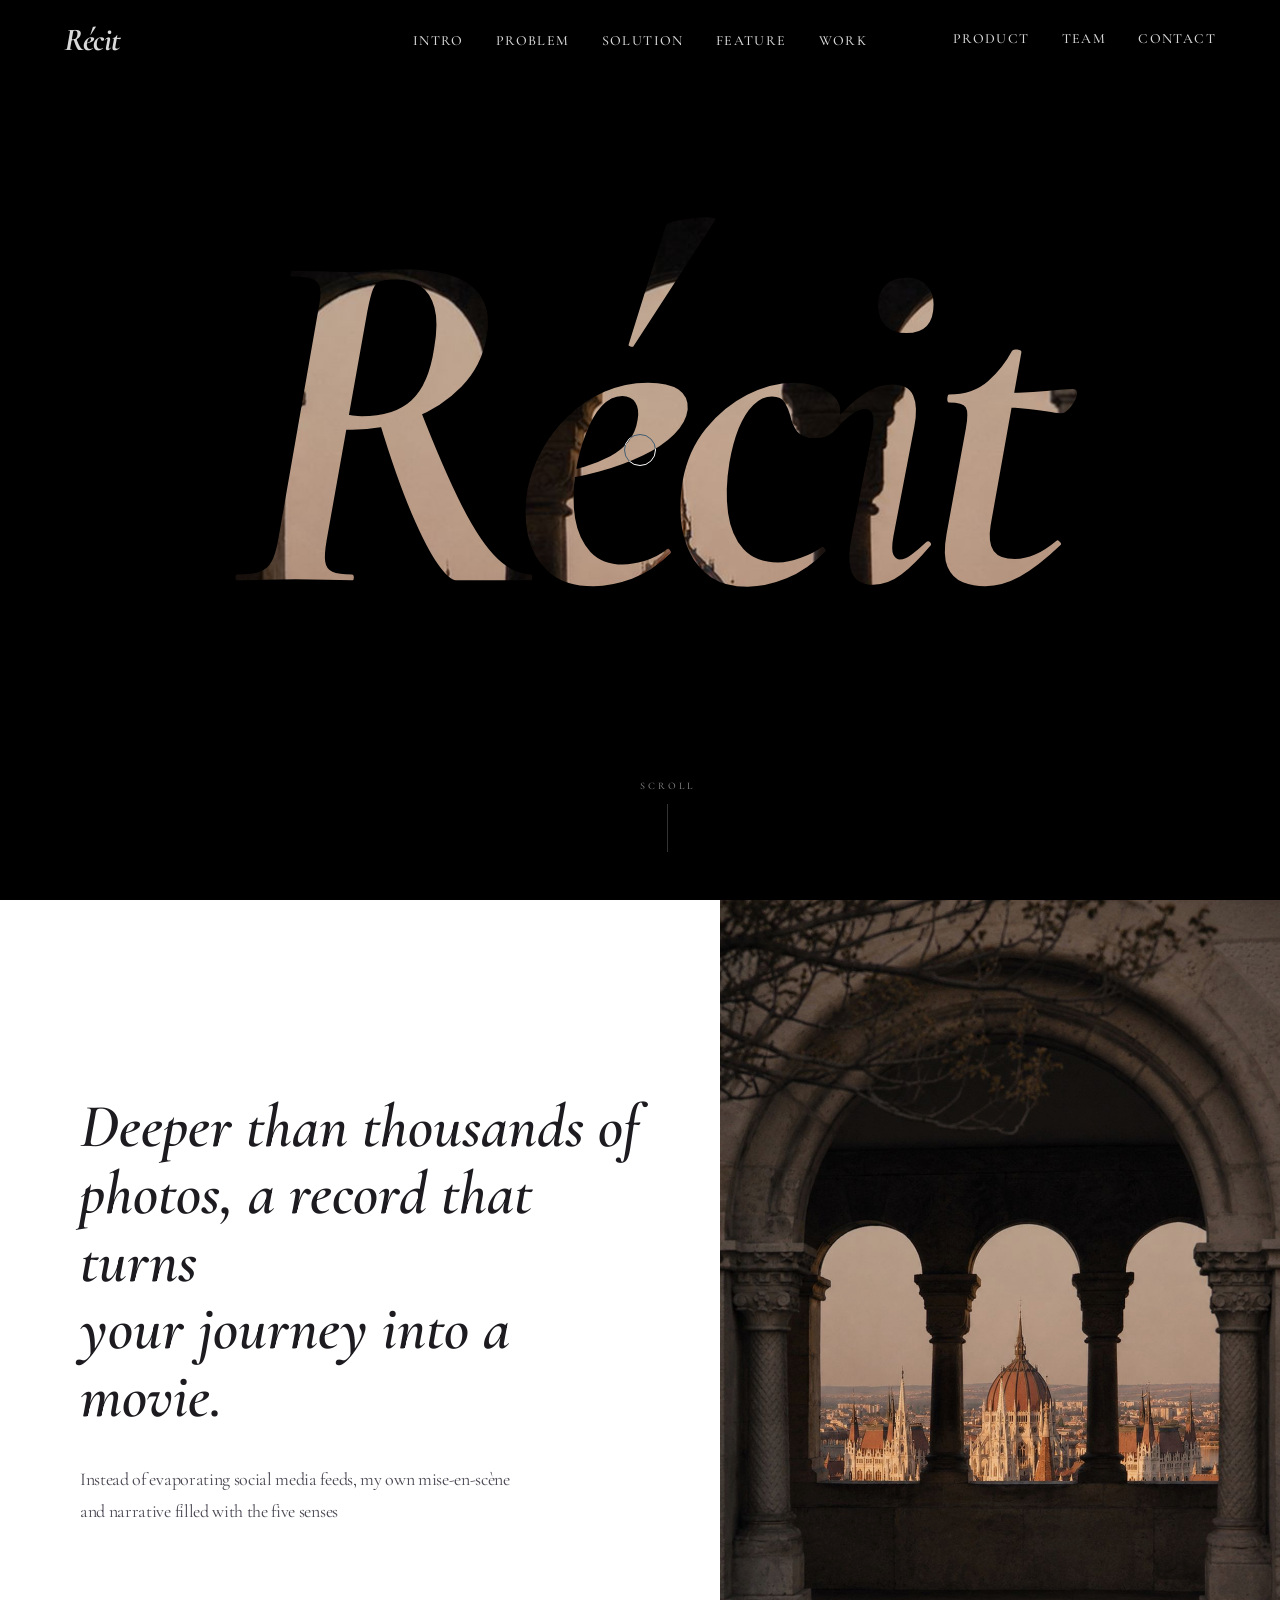
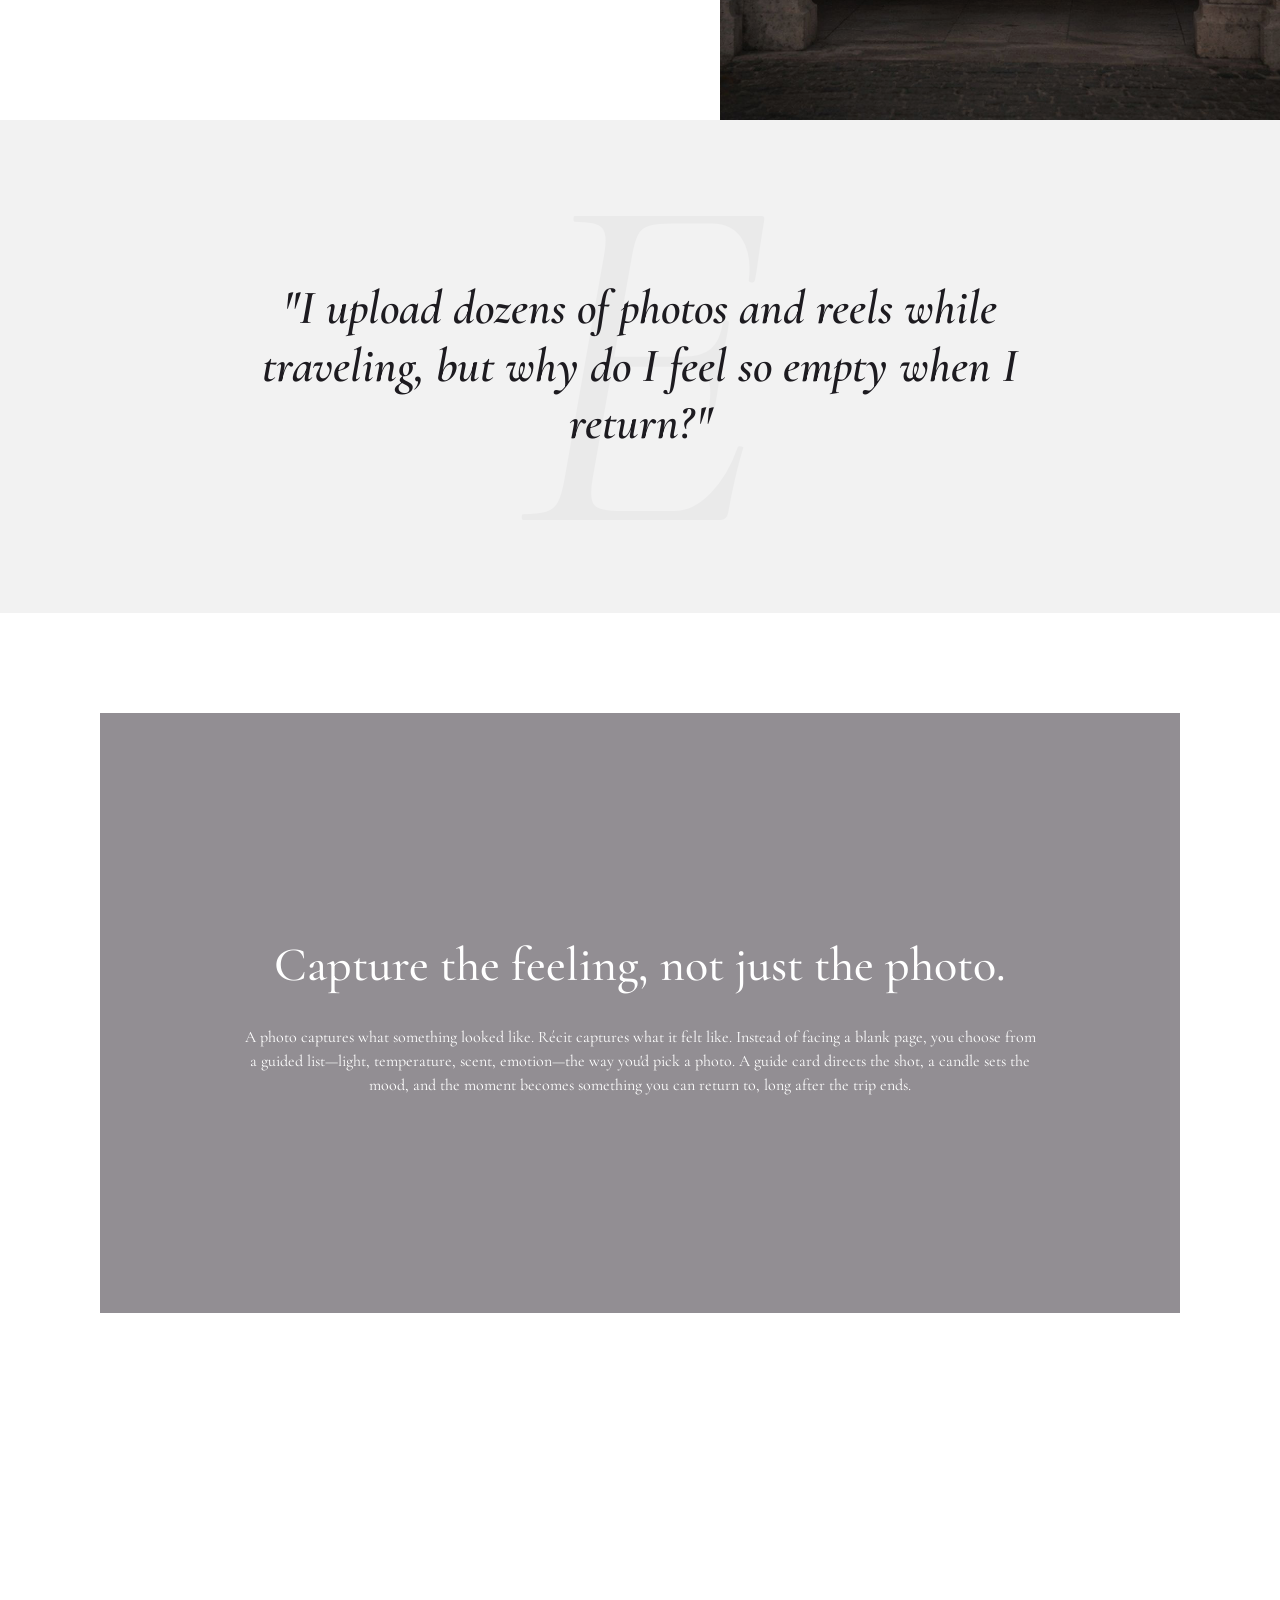
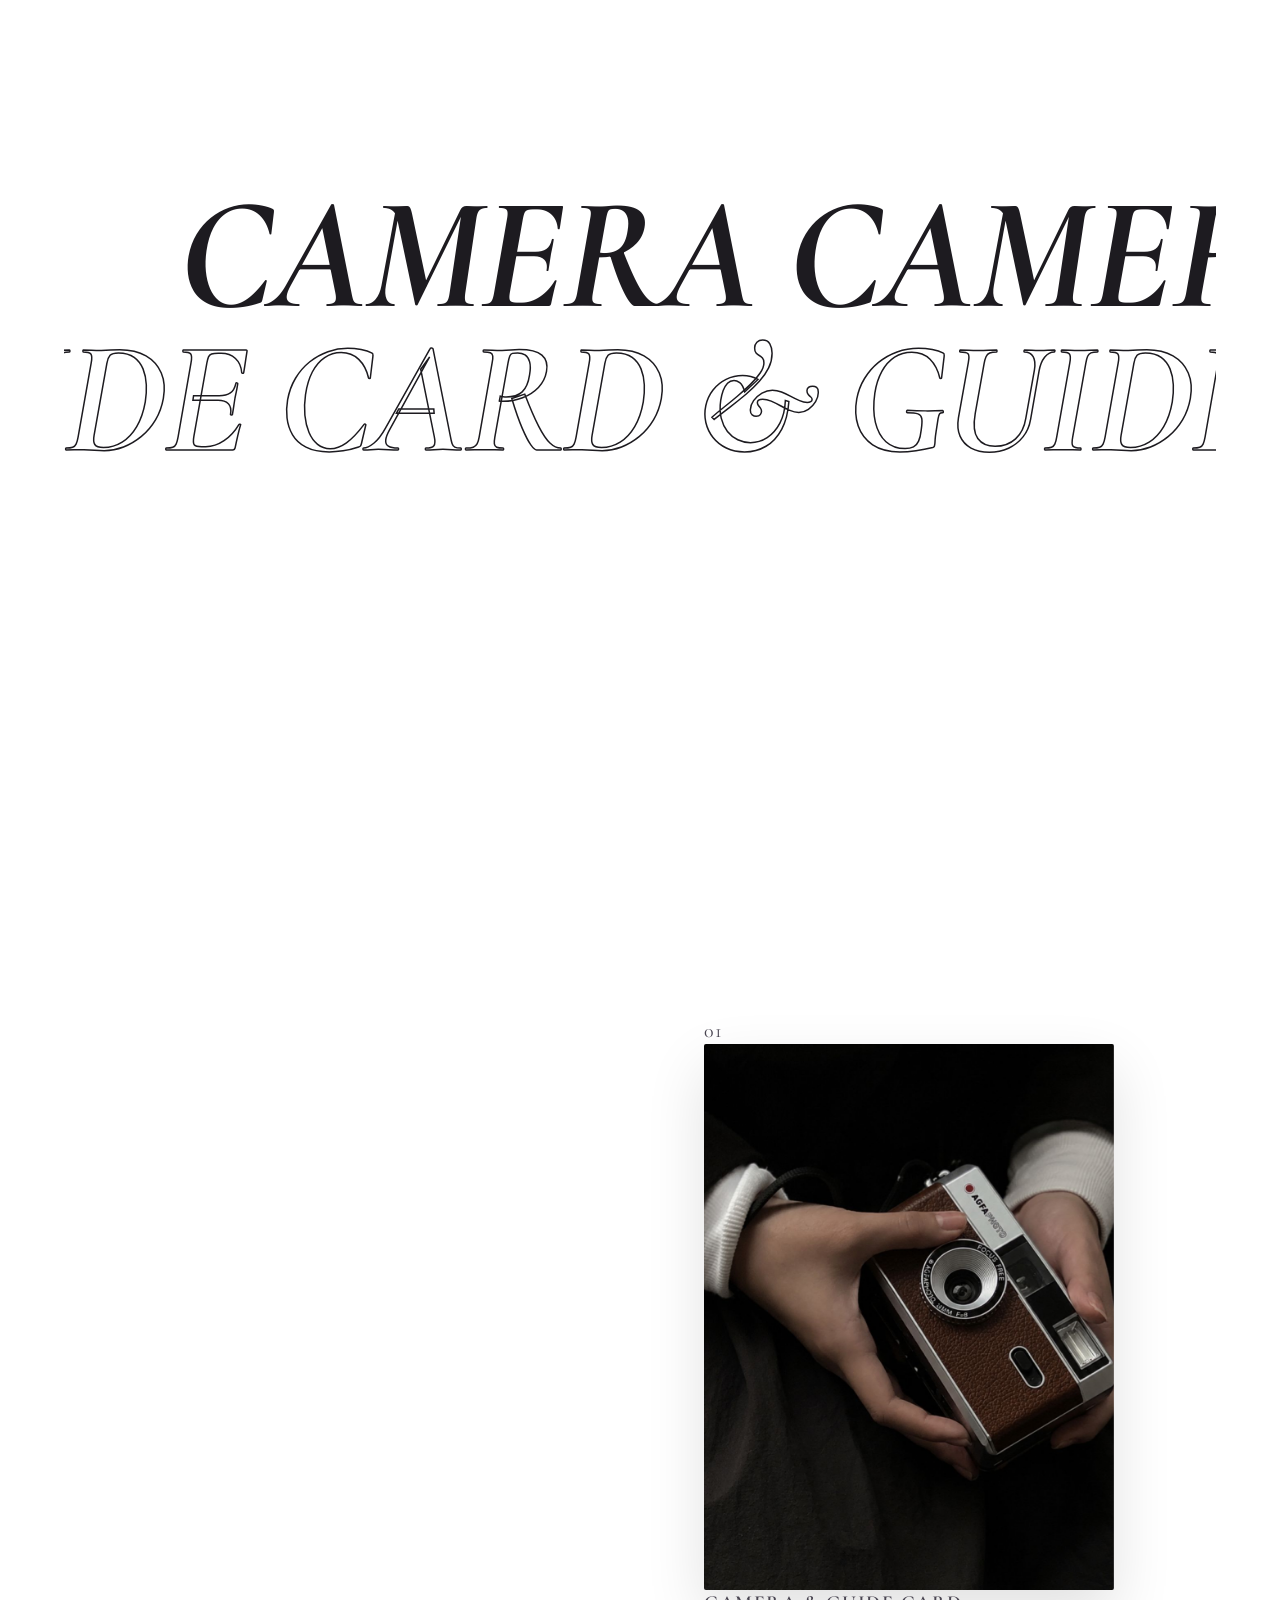
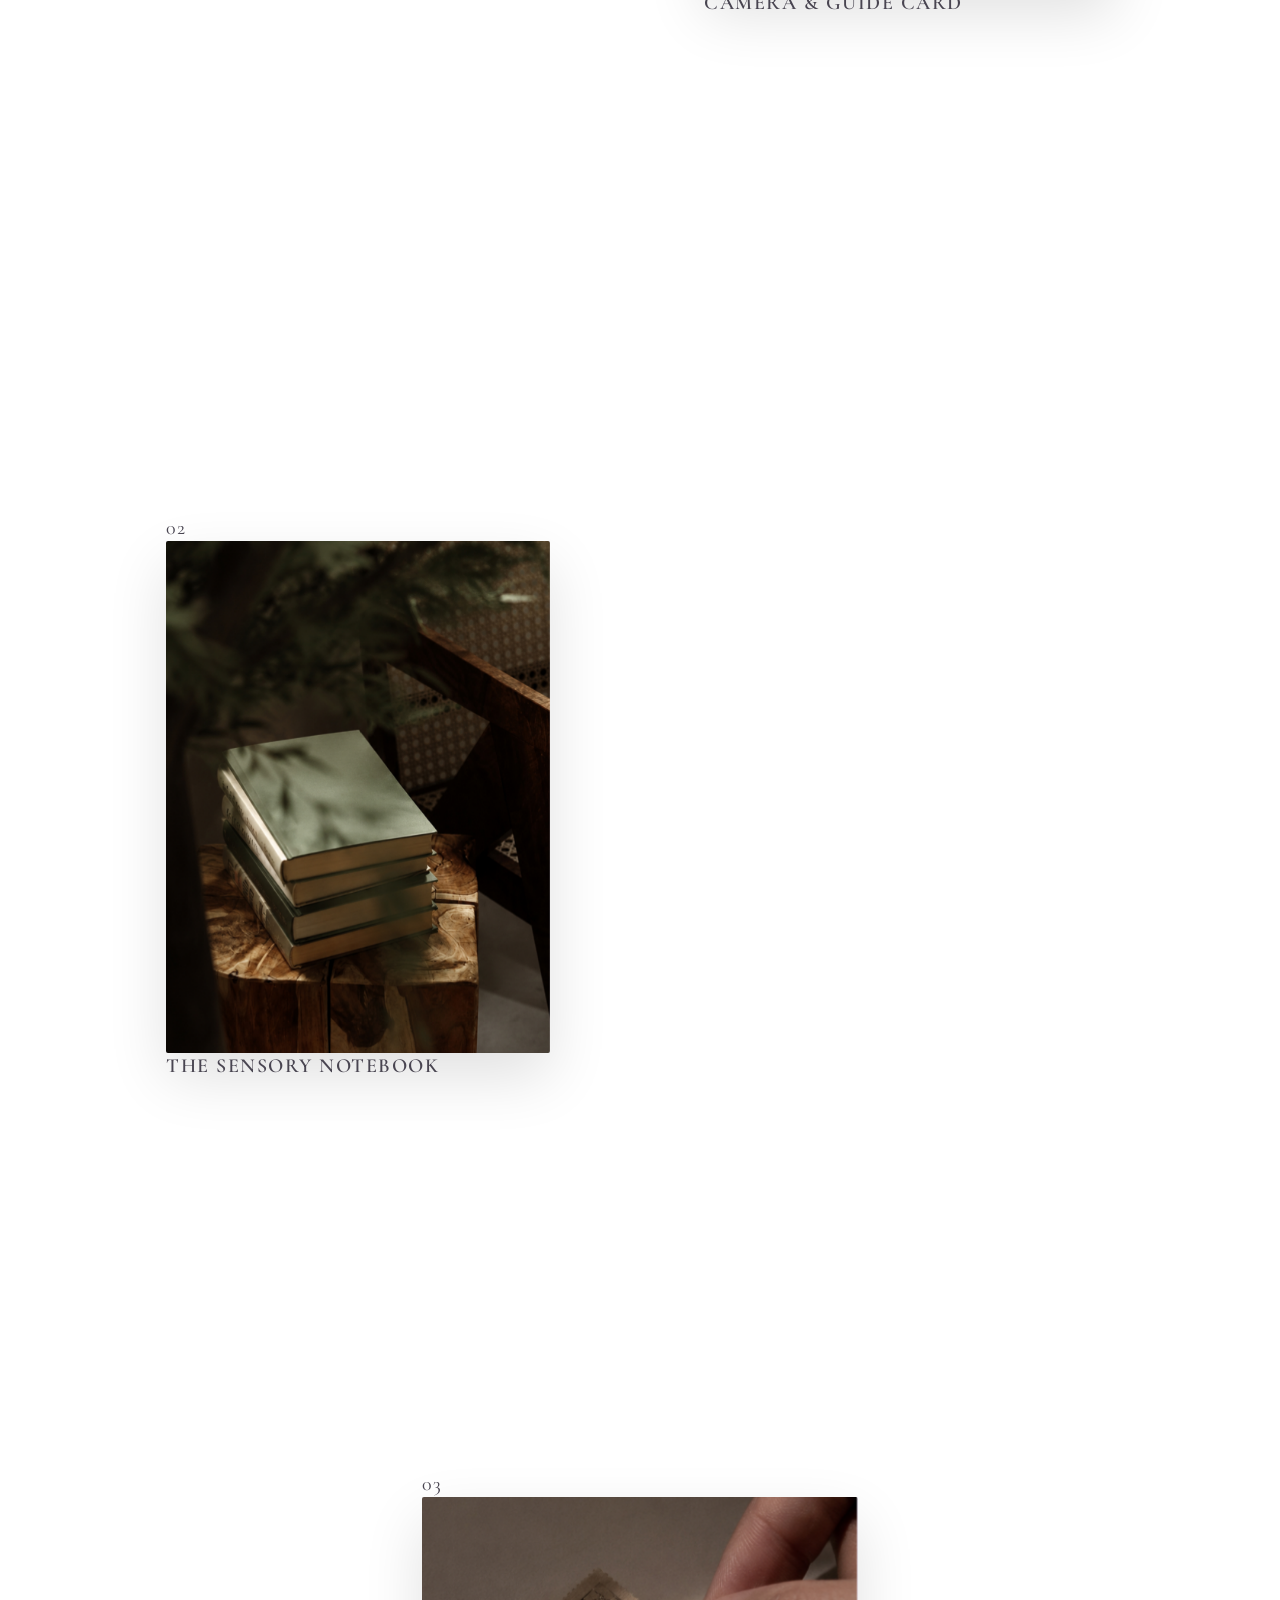
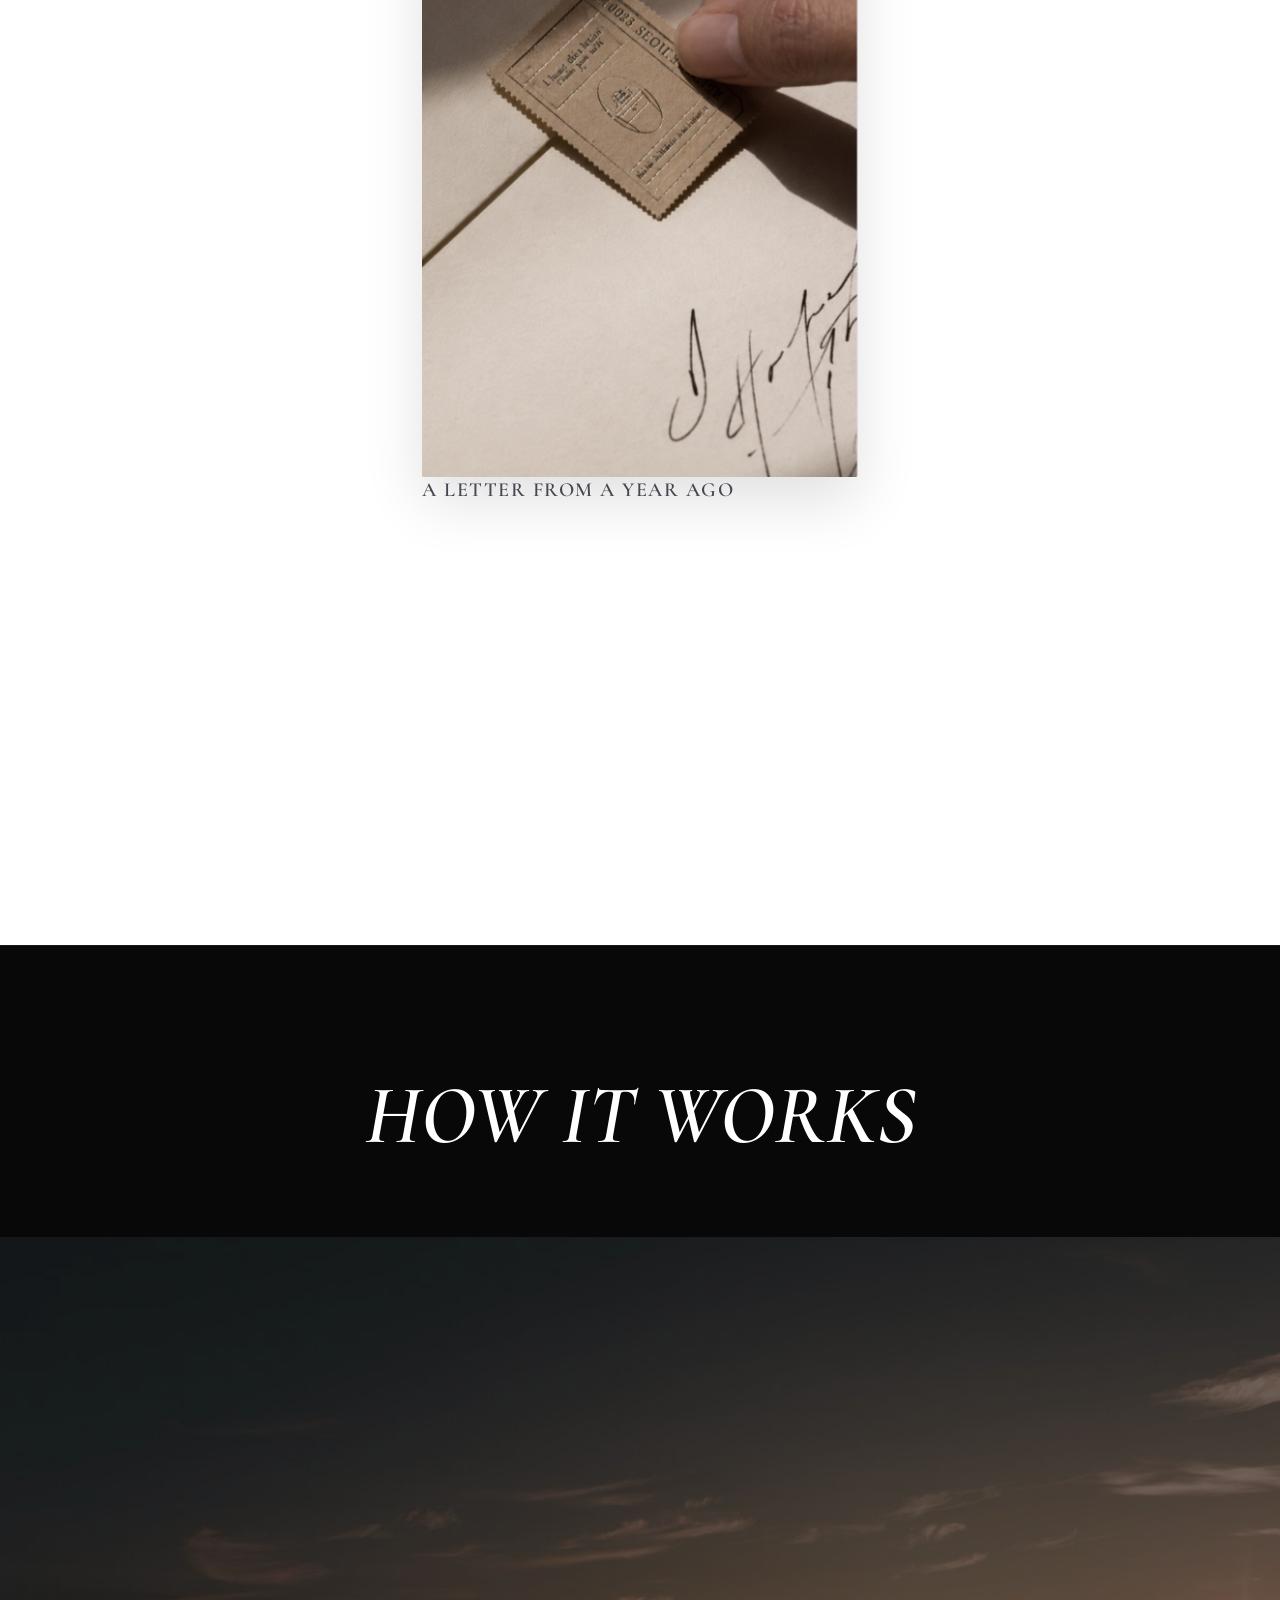
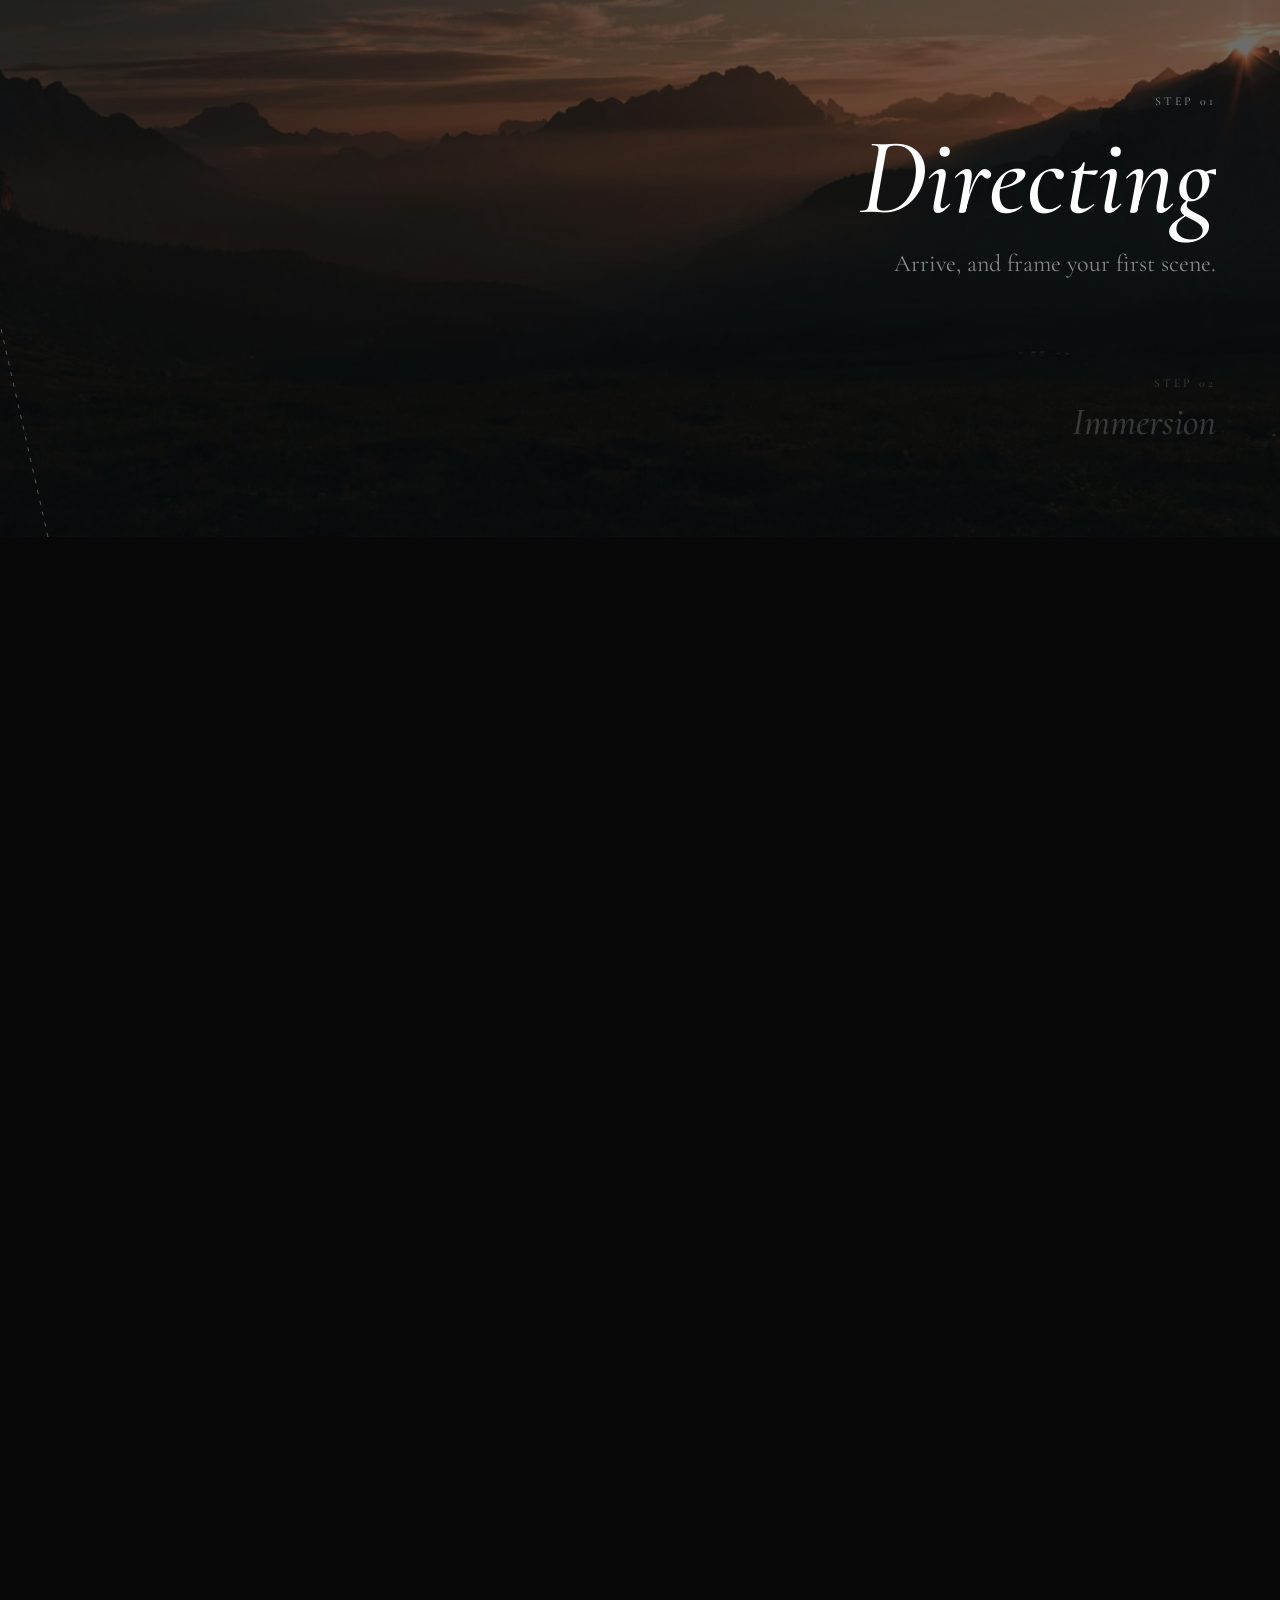
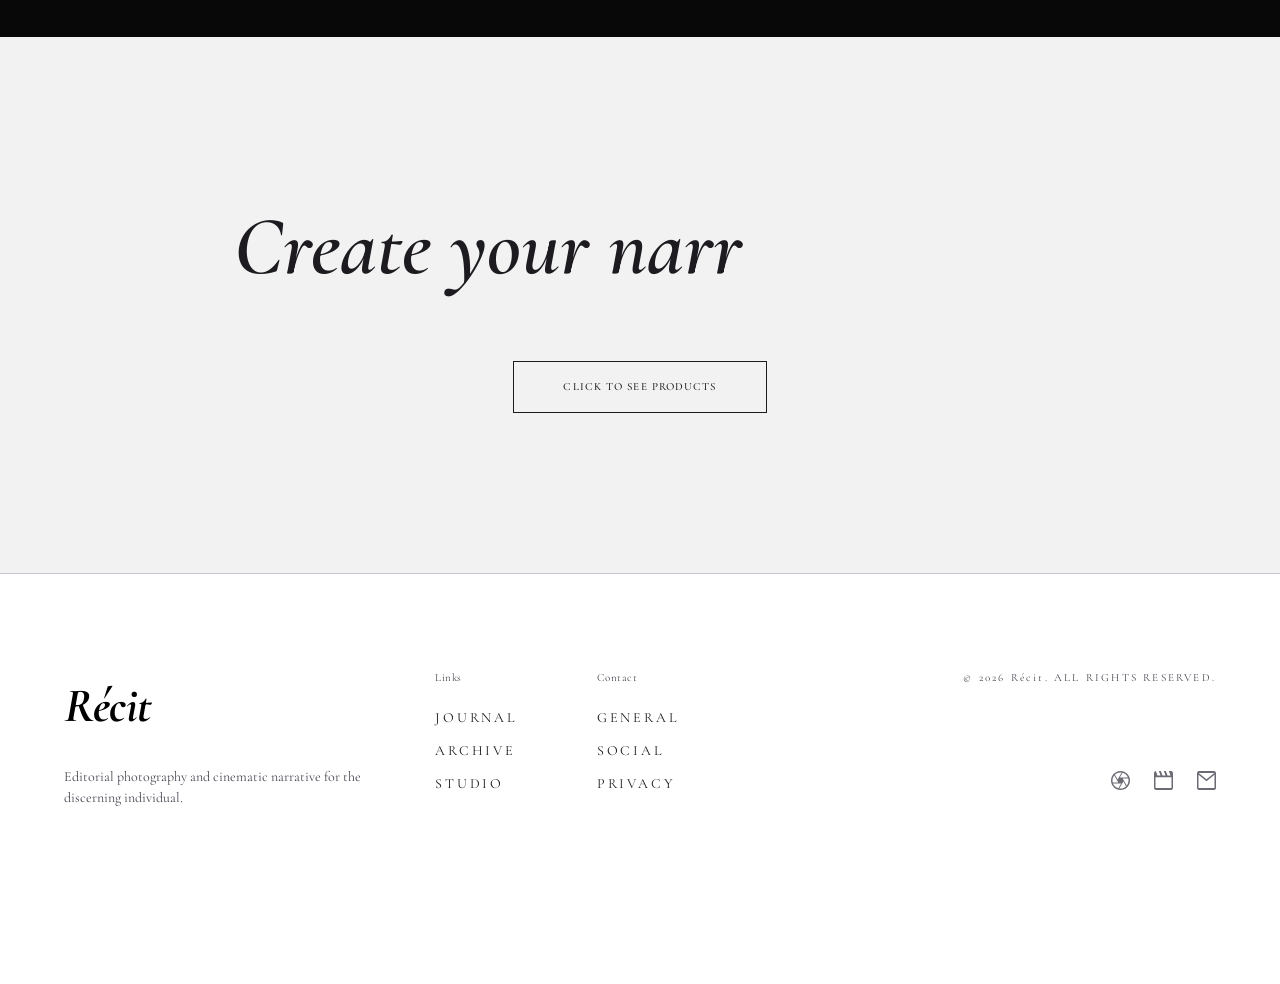
==== commit 74bccbd3: "work 수정" ====
--- a/index.html
+++ b/index.html
@@ -18,7 +18,7 @@
     rel="stylesheet">
 
   <!-- CSS Stylesheet -->
-  <link rel="stylesheet" href="styles.css?v=6">
+  <link rel="stylesheet" href="styles.css?v=13">
 </head>
 
 <body>
@@ -194,52 +194,64 @@
         <h2 class="process-title">How It Works</h2>
       </div>
 
-      <div class="process-rows">
-        <!-- Step 1 -->
-        <div class="process-row">
-          <div class="process-image-wrapper">
-            <img src="assets/open_book.jpg"
-              alt="Cinematic mountain sunset with amber light over misty valleys and dramatic sky" loading="lazy">
-          </div>
-          <div class="process-text">
-            <span class="process-step">STEP 01</span>
-            <h3 class="process-step-title">Directing</h3>
-            <p class="process-step-desc">
-              Arrive, and frame your first scene.
-            </p>
-          </div>
-        </div>
-
-        <!-- Step 2 (Reversed / Right-Aligned) -->
-        <div class="process-row reversed">
-          <div class="process-image-wrapper">
-            <img src="assets/magnifying_glass.jpg"
-              alt="Film strips on a light table with camera lenses representing the curation process" loading="lazy">
-          </div>
-          <div class="process-text">
-            <span class="process-step">STEP 02</span>
-            <h3 class="process-step-title">Immersion</h3>
-            <p class="process-step-desc">
-              Sink into the moment with every sense.
-            </p>
-          </div>
-        </div>
-
-        <!-- Step 3 -->
-        <div class="process-row">
-          <div class="process-image-wrapper">
-            <img src="assets/luxury_box.jpg"
-              alt="Professional filmmaker studio with CONTAX cameras, lenses and editing monitors" loading="lazy">
-          </div>
-          <div class="process-text">
-            <span class="process-step">STEP 03</span>
-            <h3 class="process-step-title">Sealing</h3>
-            <p class="process-step-desc">
-              Seal it away, and meet it again in a year.
-            </p>
-          </div>
-        </div>
-      </div>
+      <!-- Scroll track: 300vh so each of 3 steps occupies one viewport height -->
+      <div class="process-scroll-track">
+      <!-- Spotlight Showcase (Moon Safari-style: dark background + cursor spotlight) -->
+      <div class="process-spotlight" id="processSpotlight">
+
+        <!-- Background images (heavily dimmed) -->
+        <div class="ps-bg-layer">
+          <img src="assets/open_book.jpg"       class="ps-bg-img" data-step="0" alt="" loading="lazy">
+          <img src="assets/magnifying_glass.jpg" class="ps-bg-img" data-step="1" alt="" loading="lazy">
+          <img src="assets/luxury_box.jpg"       class="ps-bg-img" data-step="2" alt="" loading="lazy">
+        </div>
+
+        <!-- Spotlight reveal layer (same images, full colour, clipped to cursor circle) -->
+        <div class="ps-reveal-layer" id="psRevealLayer">
+          <img src="assets/open_book.jpg"       class="ps-reveal-img" data-step="0" alt="" loading="lazy">
+          <img src="assets/magnifying_glass.jpg" class="ps-reveal-img" data-step="1" alt="" loading="lazy">
+          <img src="assets/luxury_box.jpg"       class="ps-reveal-img" data-step="2" alt="" loading="lazy">
+        </div>
+
+        <!-- Sweep animation line: rotates 360° from centre when a step activates -->
+        <div class="ps-sweep-line" id="psSweepLine" aria-hidden="true"></div>
+
+        <!-- SVG: thin dashed line from bottom-left corner to cursor -->
+        <svg class="ps-svg" aria-hidden="true">
+          <line class="ps-line" id="psLine" x1="48" y1="100%" x2="-200" y2="-200"/>
+          <circle class="ps-dot"  id="psDot"  cx="-200" cy="-200" r="3"/>
+        </svg>
+
+        <!-- Right ticker column: slides vertically so active item is at panel centre -->
+        <div class="ps-text-col">
+          <div class="ps-ticker" id="psTicker">
+            <div class="ps-text-item active" data-step="0">
+              <span class="ps-step-num">STEP 01</span>
+              <h3 class="ps-step-title">Directing</h3>
+              <p class="ps-step-desc">Arrive, and frame your first scene.</p>
+            </div>
+            <div class="ps-text-item" data-step="1">
+              <span class="ps-step-num">STEP 02</span>
+              <h3 class="ps-step-title">Immersion</h3>
+              <p class="ps-step-desc">Sink into the moment with every sense.</p>
+            </div>
+            <div class="ps-text-item" data-step="2">
+              <span class="ps-step-num">STEP 03</span>
+              <h3 class="ps-step-title">Sealing</h3>
+              <p class="ps-step-desc">Seal it away, and meet it again in a year.</p>
+            </div>
+          </div>
+        </div>
+
+        <!-- Bottom-left step counter -->
+        <div class="ps-counter" aria-hidden="true">
+          <span class="ps-counter-cur">01</span>
+          <span class="ps-counter-sep"> · </span>
+          <span class="ps-counter-total">03</span>
+        </div>
+
+      </div>
+      </div><!-- /.process-scroll-track -->
     </section>
 
     <!-- CTA Section -->
@@ -300,7 +312,7 @@
   </footer>
 
   <!-- Interactive Logic -->
-  <script src="script.js?v=6"></script>
+  <script src="script.js?v=10"></script>
 
 </body>
 
--- a/styles.css
+++ b/styles.css
@@ -1,3 +1,21 @@
+/* Animatable custom property for conic-sweep reveal */
+@property --ps-sweep {
+  syntax: '<angle>';
+  inherits: false;
+  initial-value: 0deg;
+}
+
+@keyframes ps-sweep-in {
+  from { --ps-sweep: 0deg; }
+  to   { --ps-sweep: 360deg; }
+}
+
+@keyframes ps-line-sweep {
+  0%   { opacity: 0.5; transform: translateY(-50%) rotate(-90deg); }
+  88%  { opacity: 0.5; }
+  100% { opacity: 0;   transform: translateY(-50%) rotate(270deg); }
+}
+
 @layer reset, base, theme, layout, components, utilities;
 
 @layer reset {
@@ -517,43 +535,93 @@
 
   /* Process Section */
   .process-section {
-    padding: 128px 64px;
-    border-top: 1px solid var(--color-border);
-    background: var(--color-bg-primary);
-  }
-
-  .process-rows {
-    max-width: 1152px;
-    margin: 0 auto;
-    display: flex;
-    flex-direction: column;
-    gap: 80px;
-  }
-
-  .process-row {
-    display: flex;
-    gap: 40px;
-    align-items: center;
-  }
-
-  .process-row.reversed {
-    flex-direction: row-reverse;
-  }
-
-  .process-image-wrapper {
-    flex: 1.2;
-    aspect-ratio: 16 / 9;
+    padding: 0;
+    border-top: 1px solid rgba(255, 255, 255, 0.07);
+    background: #080808;
+  }
+
+  /* Scroll track: step 0 & 1 get 100vh each; step 2 gets 200vh so it feels settled */
+  .process-scroll-track {
+    position: relative;
+    height: 400vh;
+  }
+
+  /* Spotlight stage: sticks in place while user scrolls through the track */
+  .process-spotlight {
+    position: sticky;
+    top: 0;
+    width: 100%;
+    height: 100vh;
     overflow: hidden;
-    background: var(--color-bg-subtle);
-  }
-
-  .process-text {
-    flex: 1;
-    padding: 0 32px;
-    display: flex;
-    flex-direction: column;
-    gap: 16px;
-  }
+    background: #080808;
+  }
+
+  .ps-bg-layer {
+    position: absolute;
+    inset: 0;
+    z-index: 1;
+  }
+
+  .ps-bg-img {
+    position: absolute;
+    inset: 0;
+    width: 100%;
+    height: 100%;
+    object-fit: cover;
+    opacity: 0;
+    filter: brightness(0.45) grayscale(0.05);
+    transition: opacity 0.5s ease;
+    pointer-events: none;
+  }
+
+  /* Active image: instant opacity (mask handles entry), conic sweep from top CW */
+  .ps-bg-img.active {
+    opacity: 1;
+    transition: opacity 0s;
+    -webkit-mask-image: conic-gradient(from -90deg at 50% 50%, black var(--ps-sweep), transparent var(--ps-sweep));
+    mask-image: conic-gradient(from -90deg at 50% 50%, black var(--ps-sweep), transparent var(--ps-sweep));
+    animation: ps-sweep-in 1.6s cubic-bezier(0.33, 1, 0.68, 1) forwards;
+  }
+
+  /* Rotating sweep indicator line (starts at 12 o'clock, sweeps CW) */
+  .ps-sweep-line {
+    position: absolute;
+    top: 50%;
+    left: 50%;
+    width: 65%;
+    height: 1px;
+    background: rgba(255, 255, 255, 0.3);
+    transform-origin: 0% center;
+    transform: translateY(-50%) rotate(-90deg);
+    pointer-events: none;
+    z-index: 6;
+    opacity: 0;
+  }
+
+  .ps-sweep-line.sweeping {
+    animation: ps-line-sweep 1.6s cubic-bezier(0.33, 1, 0.68, 1) forwards;
+  }
+
+  /* Spotlight reveal layer — same images at full colour, clipped to circle at cursor */
+  .ps-reveal-layer {
+    position: absolute;
+    inset: 0;
+    z-index: 2;
+    clip-path: circle(0px at 50% 50%);
+    pointer-events: none;
+  }
+
+  .ps-reveal-img {
+    position: absolute;
+    inset: 0;
+    width: 100%;
+    height: 100%;
+    object-fit: cover;
+    opacity: 0;
+    transition: opacity 0.9s cubic-bezier(0.25, 1, 0.5, 1);
+  }
+
+  .ps-reveal-img.active { opacity: 1; }
 
   /* CTA Section */
   .cta-section {
@@ -1017,8 +1085,8 @@
 
   /* Process Components */
   .process-header {
+    padding: 128px 64px 80px;
     text-align: center;
-    margin-bottom: 64px;
   }
 
   .process-title {
@@ -1028,45 +1096,109 @@
     font-style: italic;
     line-height: 1;
     text-transform: uppercase;
-    color: var(--color-text-primary);
-  }
-
-  .process-image-wrapper img {
+    color: #ffffff;
+  }
+
+  /* SVG connector line */
+  .ps-svg {
+    position: absolute;
+    inset: 0;
     width: 100%;
     height: 100%;
-    object-fit: cover;
-    transition: transform var(--transition-smooth);
-    will-change: transform;
-  }
-
-  .process-image-wrapper:hover img {
-    transform: scale(1.03);
-  }
-
-  .process-step {
-    font-family: var(--font-heading);
-    font-size: 11px;
+    z-index: 3;
+    pointer-events: none;
+    overflow: visible;
+  }
+
+  .ps-line {
+    stroke: rgba(255, 255, 255, 0.3);
+    stroke-width: 1px;
+    stroke-dasharray: 4 7;
+  }
+
+  .ps-dot {
+    fill: #ffffff;
+    opacity: 0.7;
+  }
+
+  /* Right ticker column — fixed container on right side of panel */
+  .ps-text-col {
+    position: absolute;
+    top: 0;
+    bottom: 0;
+    right: 5%;
+    width: 46%;
+    z-index: 4;
+    display: flex;
+    align-items: center;
+    overflow: hidden;
+    pointer-events: none;
+  }
+
+  /* Inner ticker strip — slides via translateY to keep active item centred */
+  .ps-ticker {
+    width: 100%;
+    text-align: right;
+    transition: transform 0.85s cubic-bezier(0.25, 1, 0.5, 1);
+  }
+
+  /* Individual step item */
+  .ps-text-item {
+    padding: 5vh 0;
+    display: flex;
+    flex-direction: column;
+    align-items: flex-end;
+    gap: 10px;
+    transition: opacity 0.5s ease;
+  }
+
+  .ps-step-num {
+    font-family: var(--font-heading);
+    font-size: 12px;
     font-weight: 400;
-    color: var(--color-text-primary);
-    letter-spacing: 0.5px;
-  }
-
-  .process-step-title {
-    font-family: var(--font-heading);
-    font-size: 32px;
+    letter-spacing: 3px;
+    text-transform: uppercase;
+    color: rgba(255, 255, 255, 0.2);
+    transition: color 0.5s ease;
+  }
+
+  .ps-step-title {
+    font-family: var(--font-heading);
+    font-size: clamp(28px, 3vw, 42px);
     font-weight: 500;
     font-style: italic;
-    color: var(--color-text-primary);
-  }
-
-  .process-step-desc {
+    line-height: 1.05;
+    color: rgba(255, 255, 255, 0.18);
+    transition: font-size 0.75s cubic-bezier(0.25, 1, 0.5, 1), color 0.5s ease;
+  }
+
+  .ps-step-desc {
     font-family: var(--font-body);
-    font-size: 16px;
-    font-weight: 400;
-    line-height: 1.5;
-    color: var(--color-text-secondary);
-    letter-spacing: -0.32px;
-    max-width: 440px;
+    font-size: 24px;
+    line-height: 1.65;
+    color: rgba(255, 255, 255, 0);
+    max-width: none;
+    transition: color 0.5s ease;
+  }
+
+  /* Active item: large title, visible description */
+  .ps-text-item.active .ps-step-num  { color: rgba(255, 255, 255, 0.55); }
+  .ps-text-item.active .ps-step-title {
+    font-size: clamp(68px, 8.5vw, 112px);
+    color: #ffffff;
+  }
+  .ps-text-item.active .ps-step-desc { color: rgba(255, 255, 255, 0.5); }
+
+  /* Step counter */
+  .ps-counter {
+    position: absolute;
+    bottom: 40px;
+    left: 48px;
+    font-family: var(--font-heading);
+    font-size: 13px;
+    letter-spacing: 1px;
+    color: rgba(255, 255, 255, 0.38);
+    pointer-events: none;
   }
 
   /* Page Transition Overlay ??opacity + scale (GPU ?⑥쑉) */
@@ -1110,7 +1242,6 @@
   .quote-section,
   .gallery-section,
   .intro-section,
-  .process-section,
   .cta-section {
     contain: layout style;
   }
@@ -1344,32 +1475,24 @@
       padding-bottom: 0;
     }
 
-    .process-section {
-      padding: 64px 24px;
-    }
-
-    .process-rows {
-      gap: 48px;
-    }
-
-    .process-row, .process-row.reversed {
-      flex-direction: column;
-      gap: 24px;
-      align-items: flex-start;
-    }
-
-    .process-image-wrapper {
-      width: 100%;
-    }
-
-    .process-text {
-      padding: 0;
-    }
-
-    .process-row.reversed .process-text {
-      text-align: left;
-      align-items: flex-start;
-    }
+    .process-header {
+      padding: 80px 24px 48px;
+    }
+
+    .process-spotlight {
+      height: 100vh;
+    }
+
+    /* On mobile: no spotlight clip effect */
+    .ps-reveal-layer { display: none; }
+    .ps-svg { display: none; }
+
+    .ps-text-col { right: 4%; width: 52%; }
+    .ps-text-item { padding: 4vh 0; gap: 8px; }
+    .ps-step-title { font-size: clamp(18px, 4vw, 28px); }
+    .ps-text-item.active .ps-step-title { font-size: clamp(36px, 8vw, 52px); }
+
+    .ps-counter { bottom: 20px; left: 24px; }
 
     .cta-section {
       padding: 96px 24px;
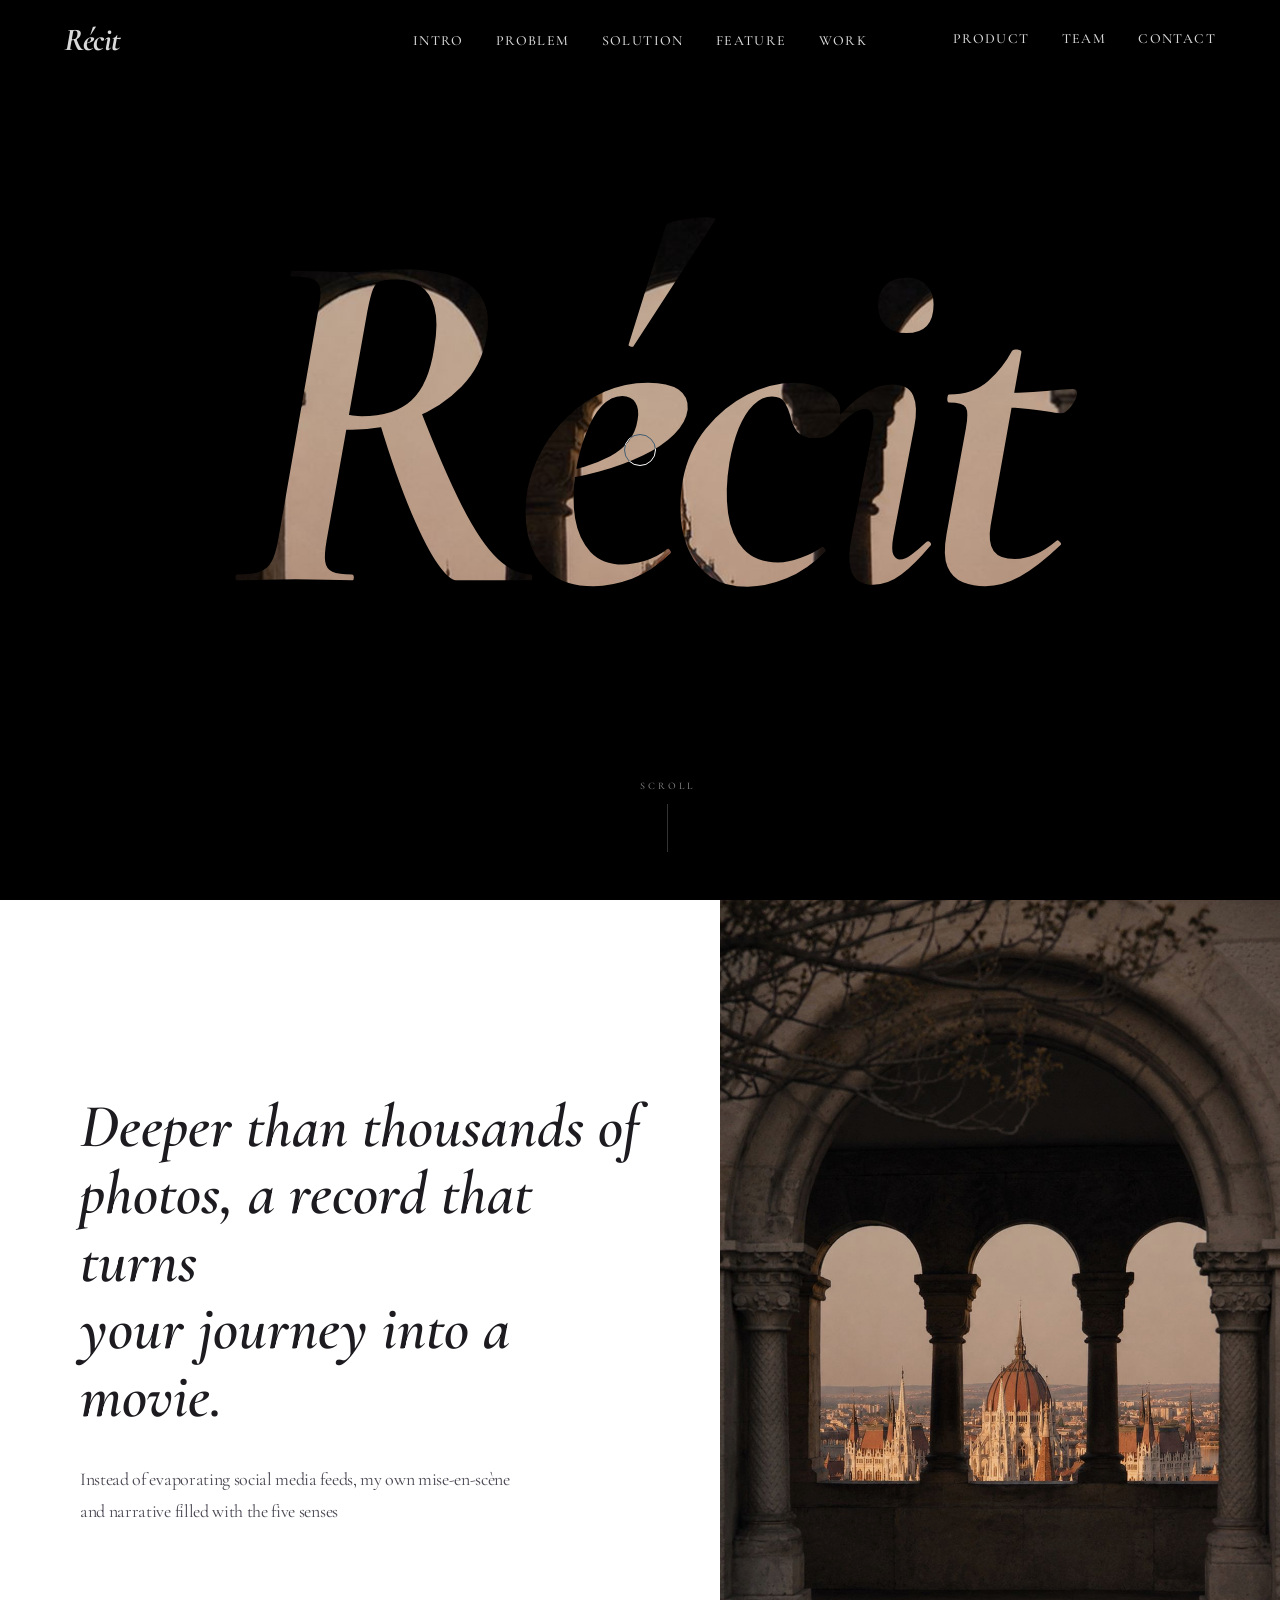
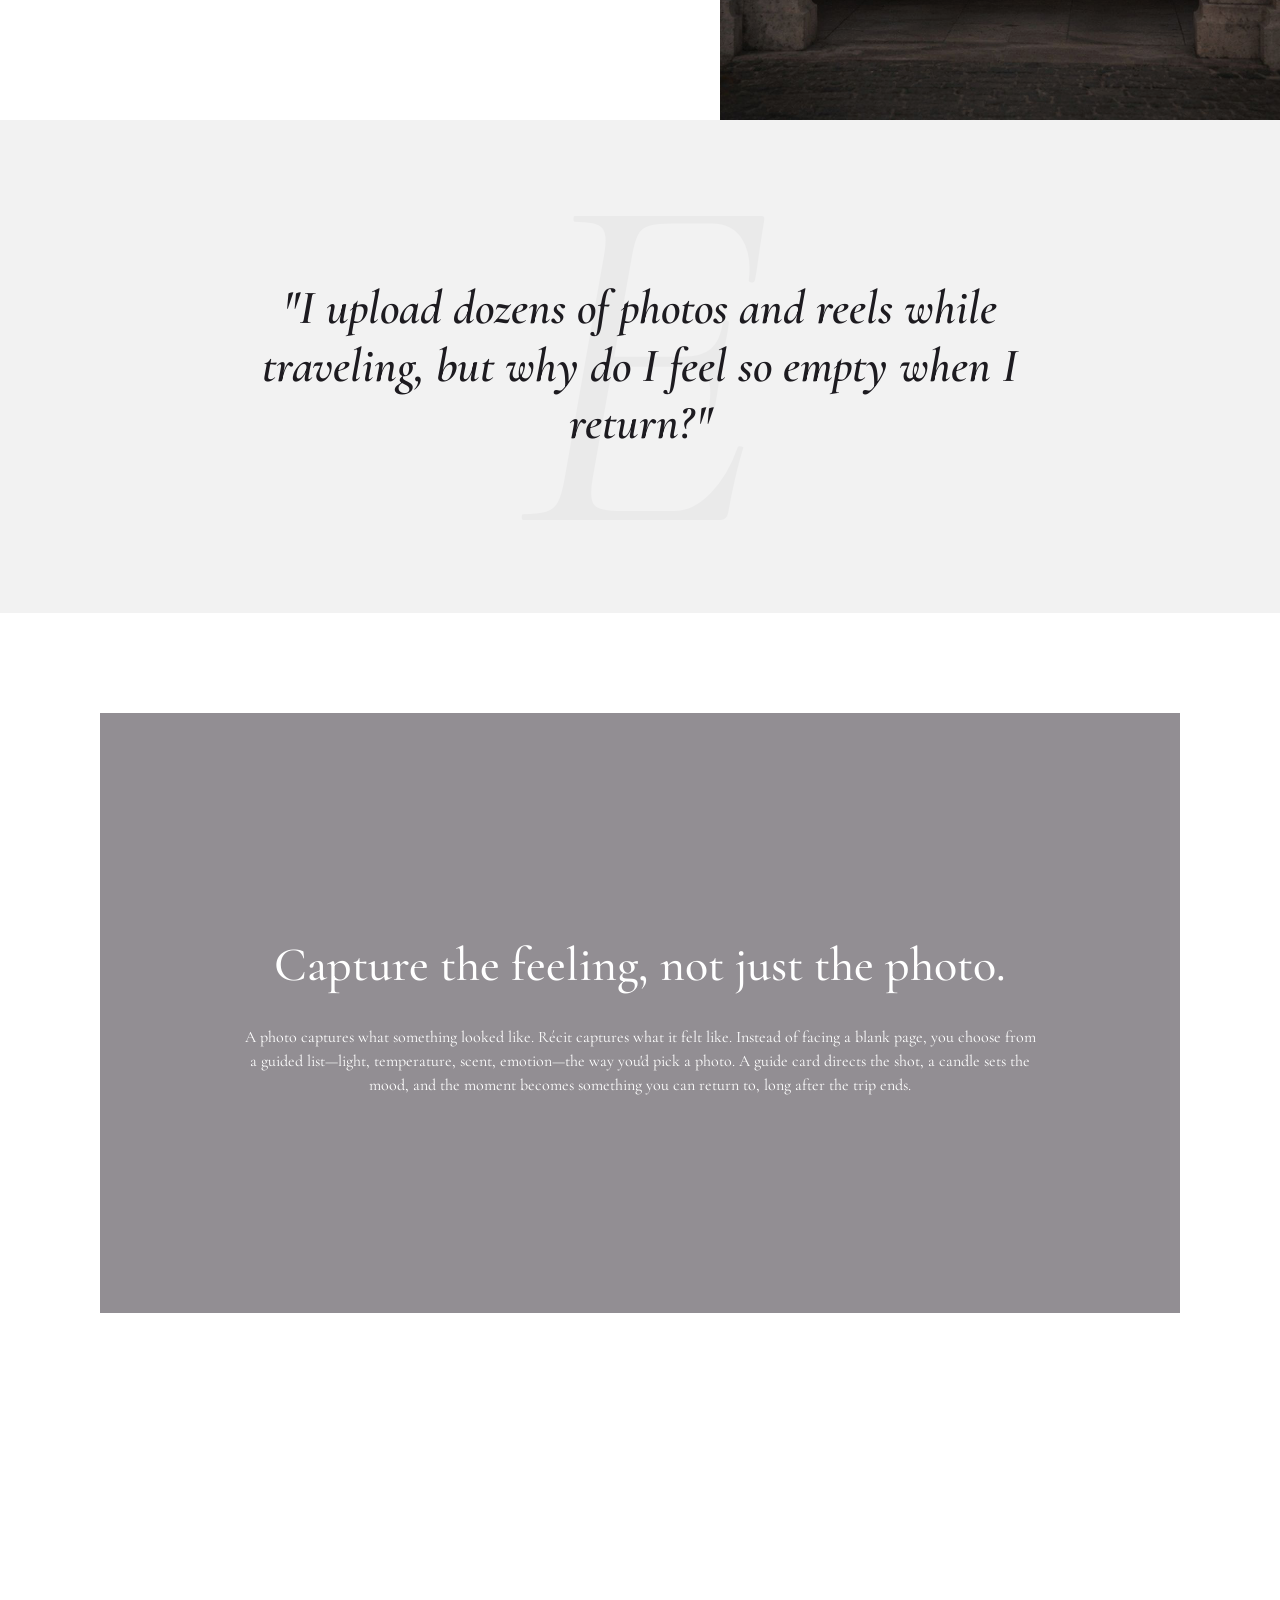
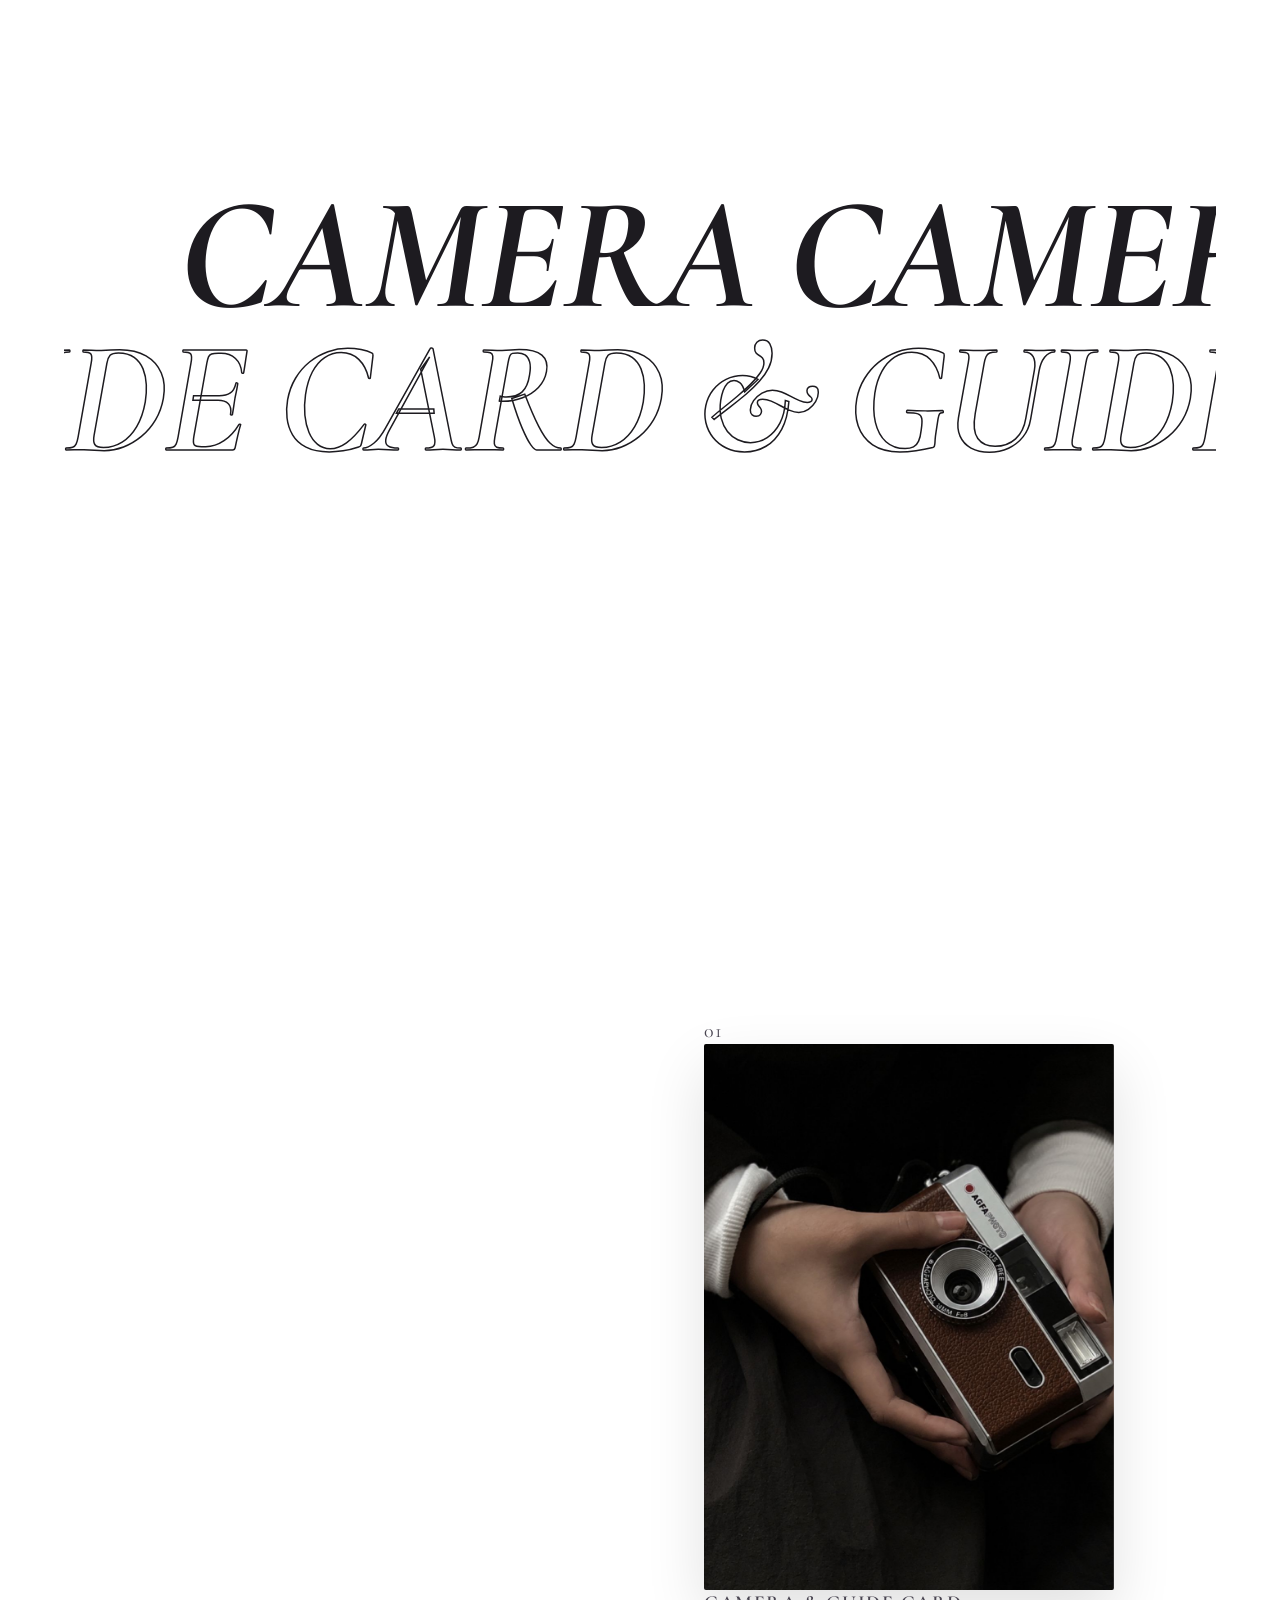
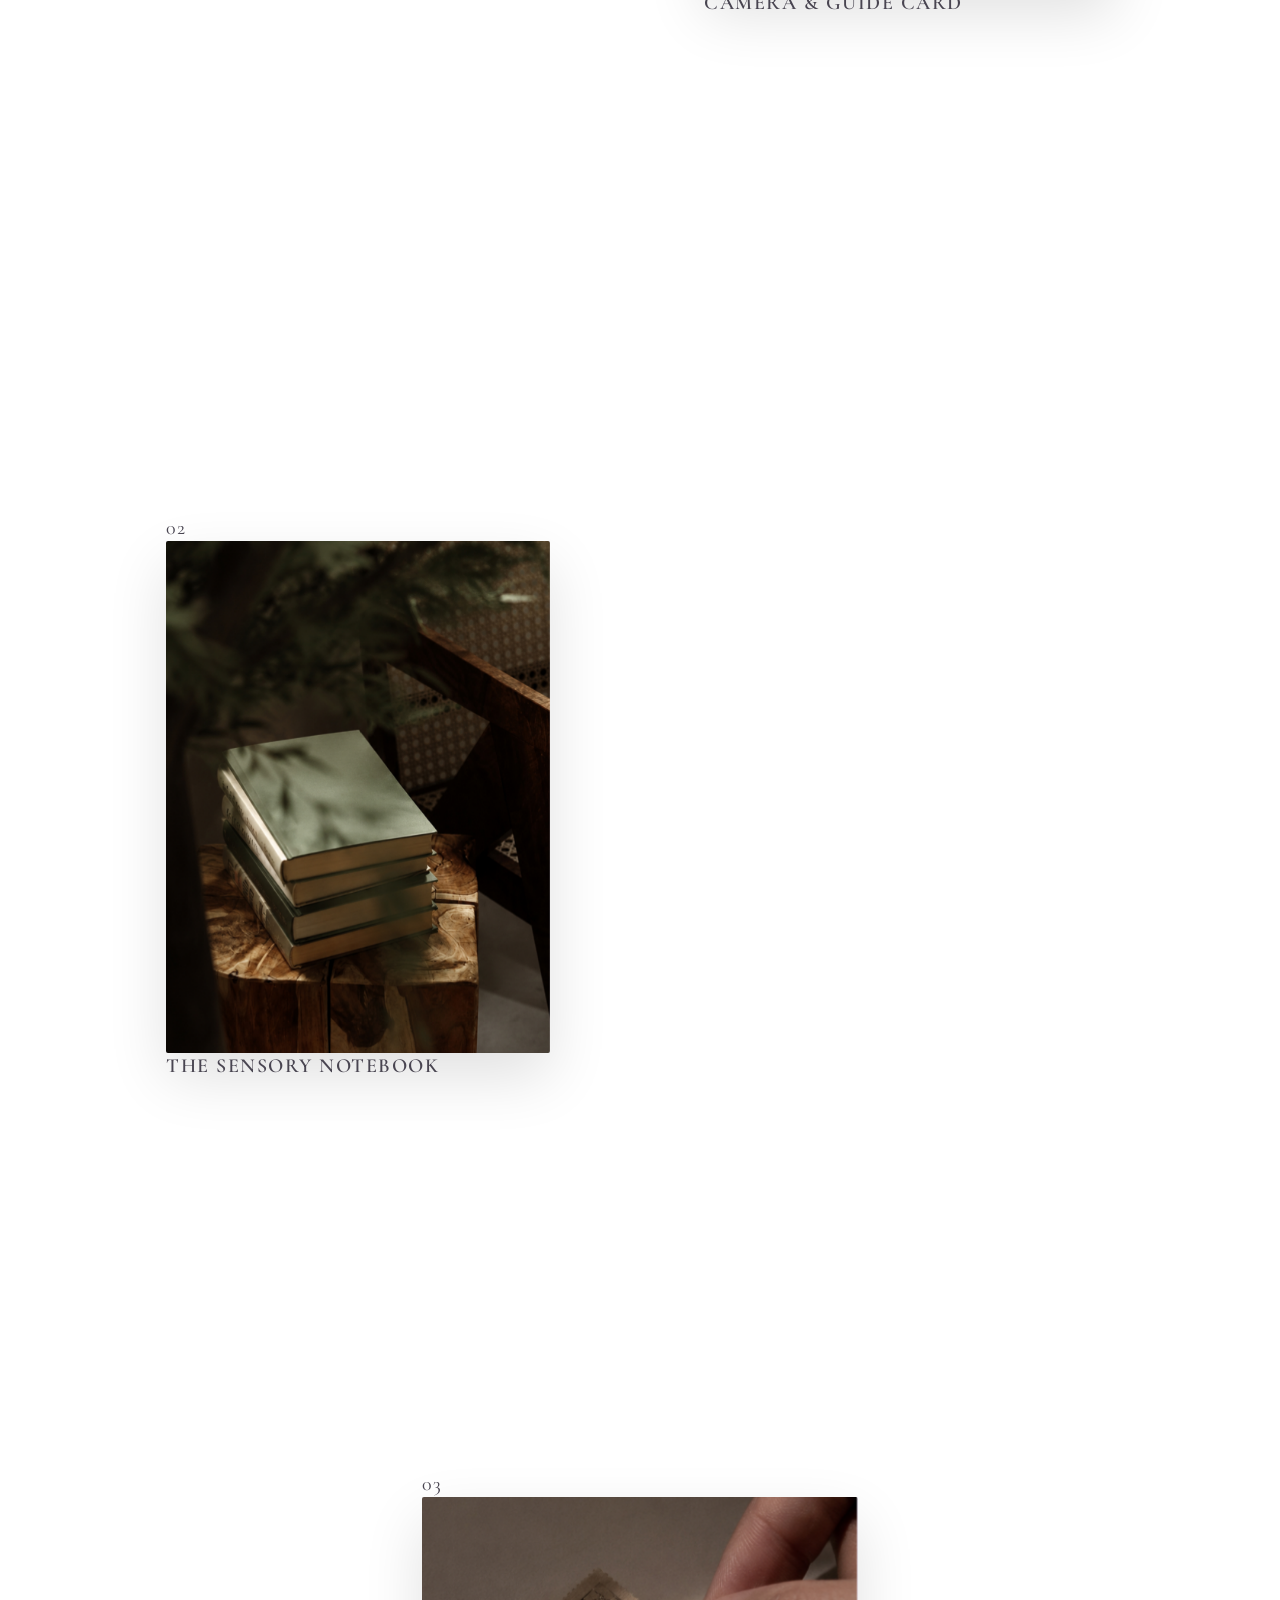
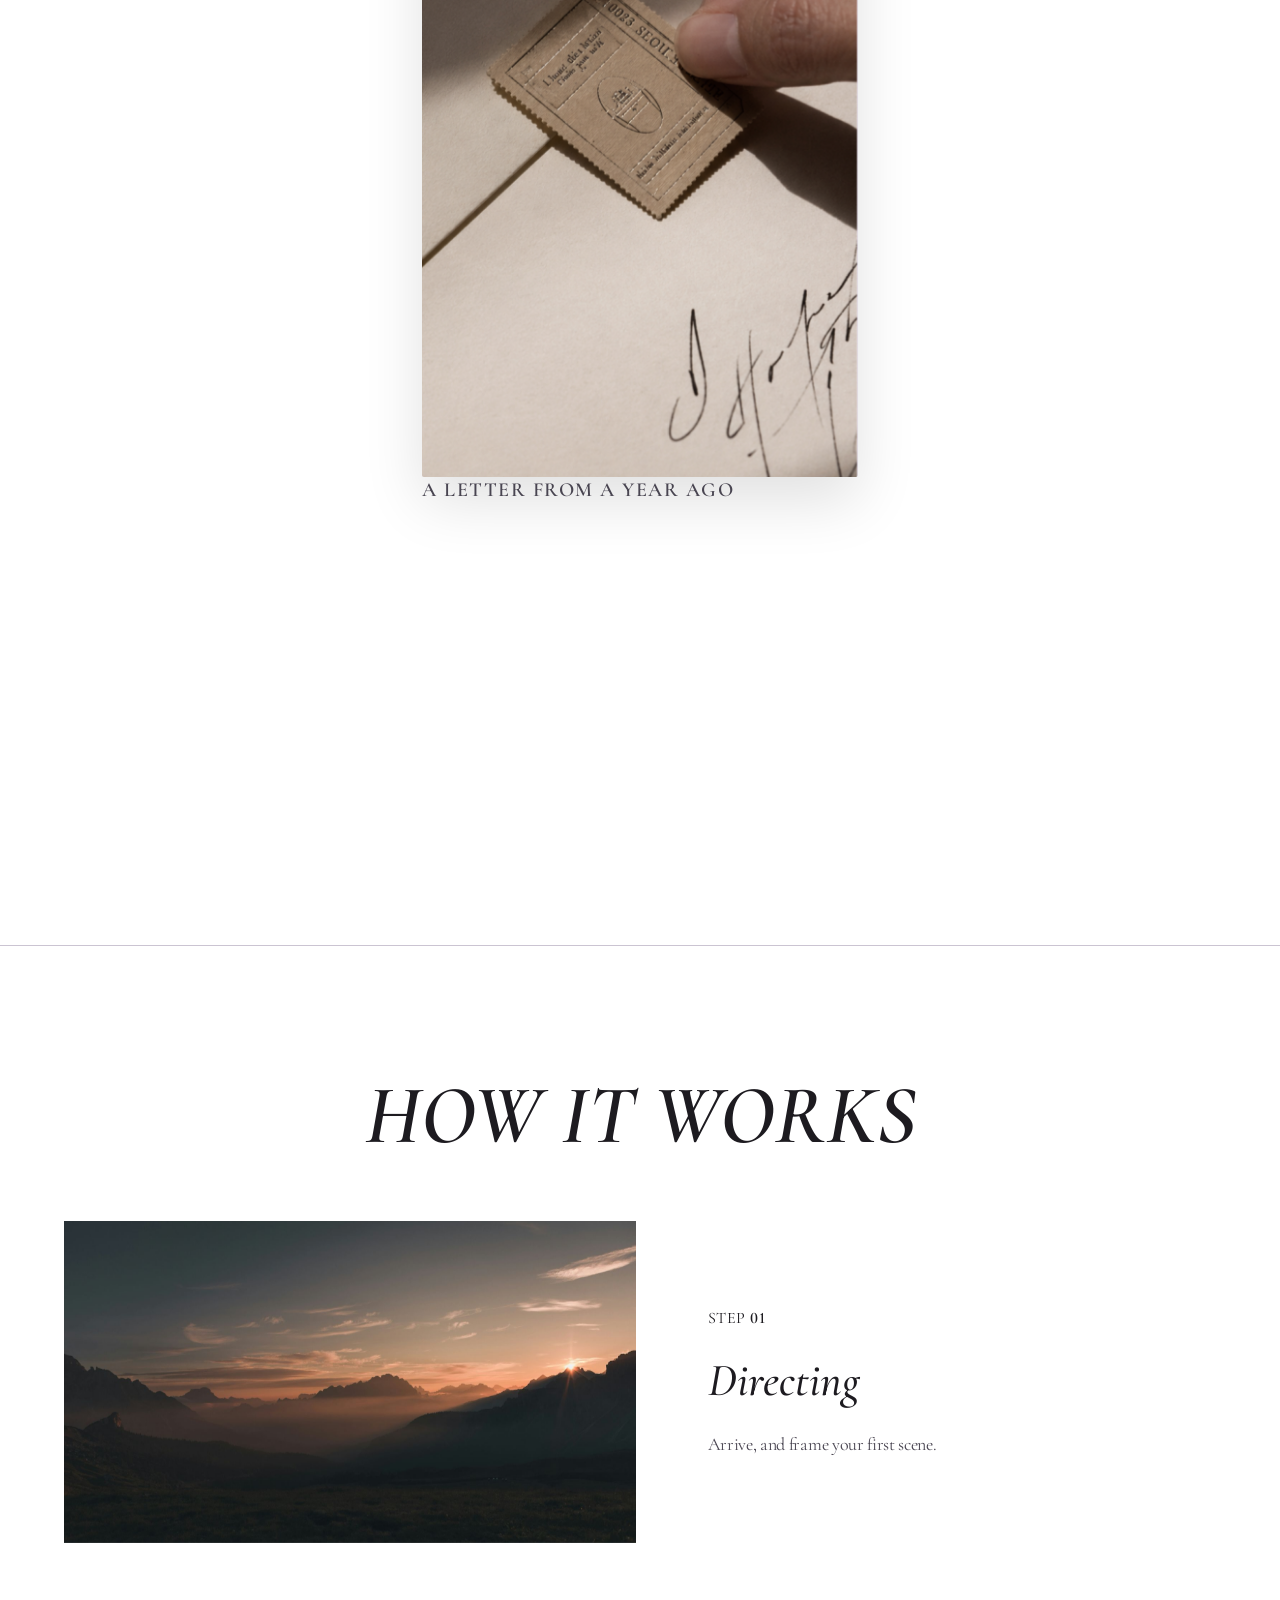
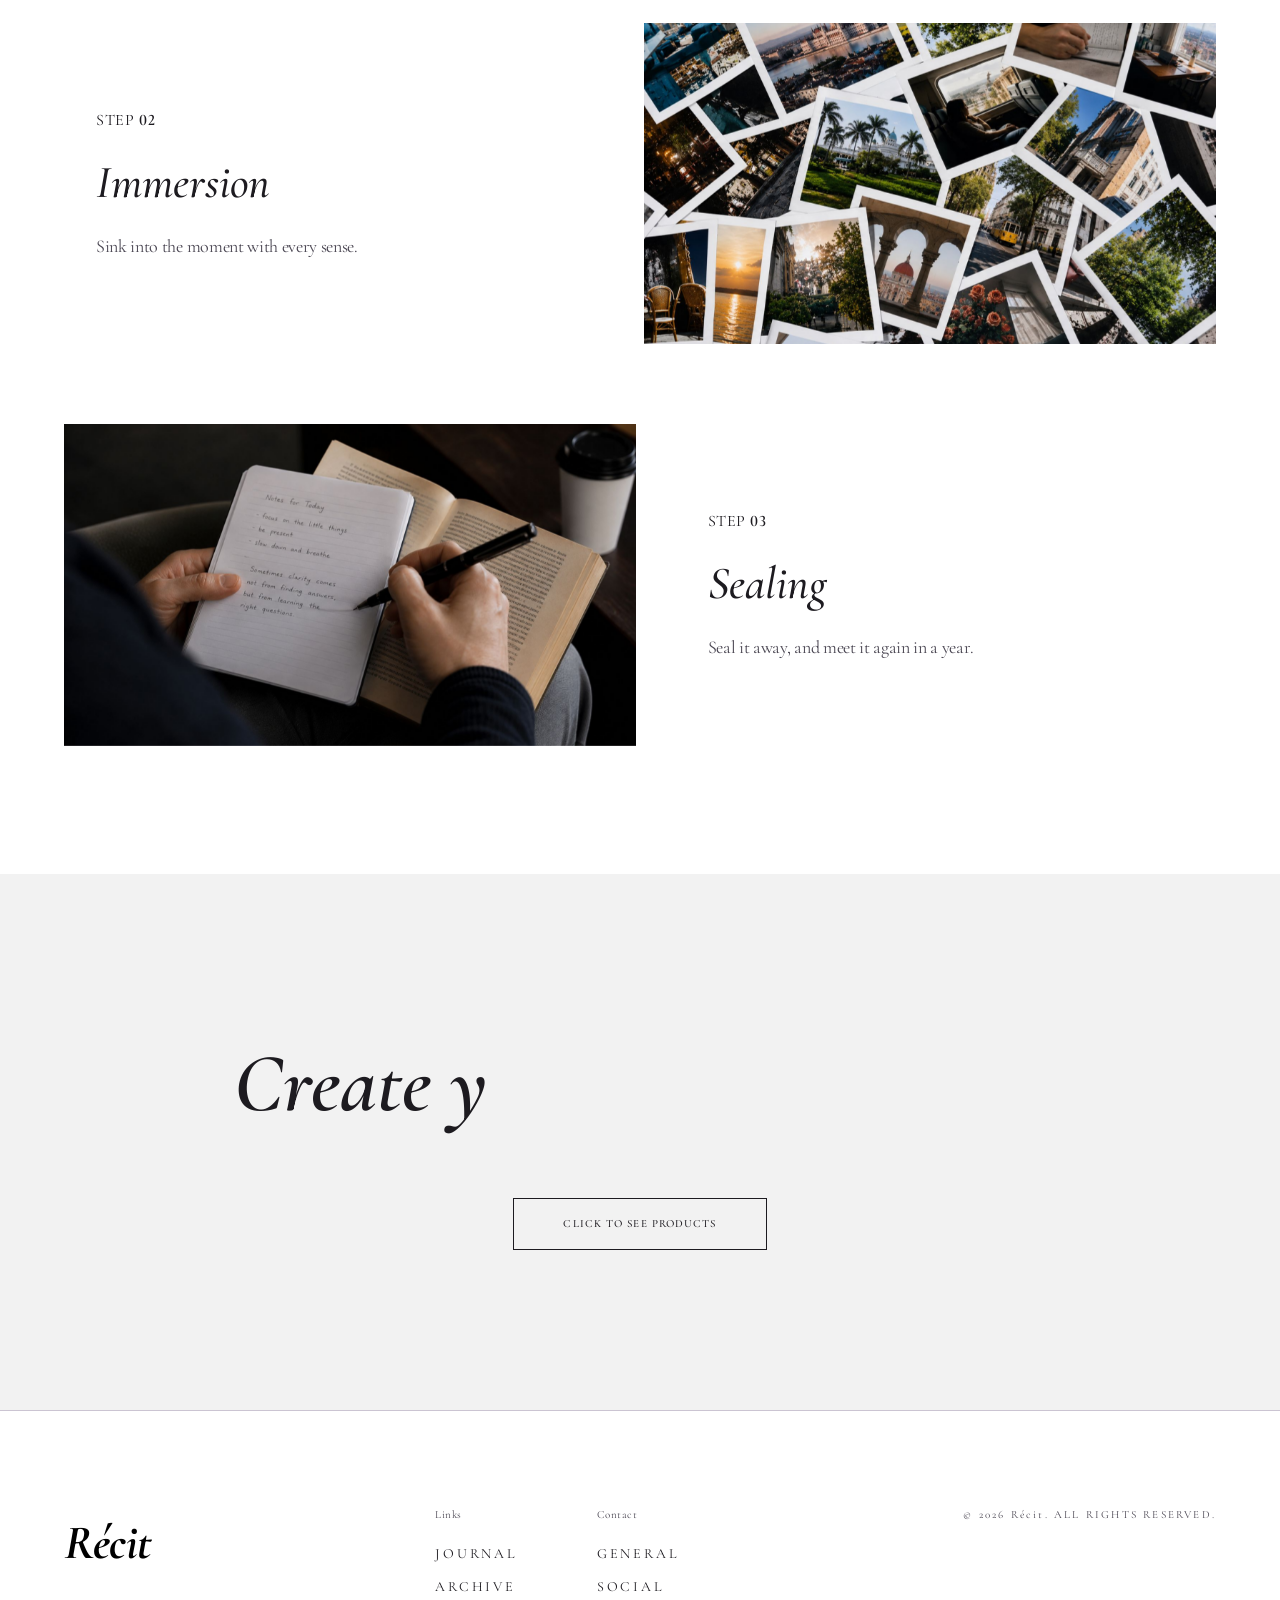
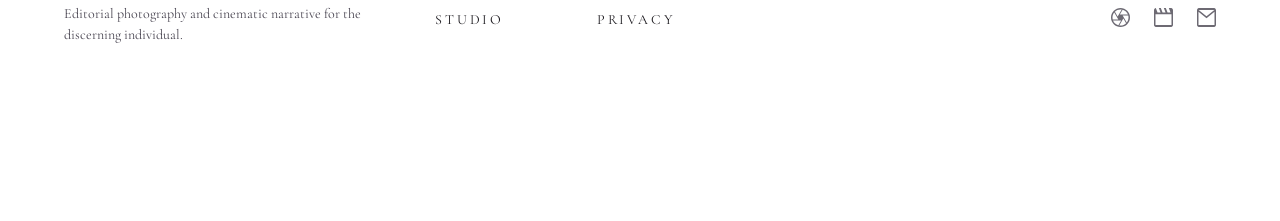
==== commit 1eec3b06: "텍스트 변경" ====
--- a/index.html
+++ b/index.html
@@ -12,13 +12,13 @@
   <link rel="preconnect" href="https://fonts.googleapis.com">
   <link rel="preconnect" href="https://fonts.gstatic.com" crossorigin>
 
-  <!-- Load Fonts: Cormorant Garamond, Bodoni Moda (watermark), Hanken Grotesk -->
+  <!-- Load Fonts: Cormorant Garamond, Cormorant Infant, Bodoni Moda, Hanken Grotesk -->
   <link
-    href="https://fonts.googleapis.com/css2?family=Bodoni+Moda:ital,opsz,wght@0,6..96,400;1,6..96,400;1,6..96,500;1,6..96,600&family=Cormorant+Garamond:ital,wght@0,300;0,400;0,500;0,600;0,700;1,300;1,400;1,500;1,600;1,700&family=Hanken+Grotesk:wght@400;500;600;700&display=swap"
+    href="https://fonts.googleapis.com/css2?family=Bodoni+Moda:ital,opsz,wght@0,6..96,400;1,6..96,400;1,6..96,500;1,6..96,600&family=Cormorant+Garamond:ital,wght@0,300;0,400;0,500;0,600;0,700;1,300;1,400;1,500;1,600;1,700&family=Cormorant+Infant:ital,wght@0,400;0,500;0,600;0,700;1,400;1,500;1,600;1,700&family=Hanken+Grotesk:wght@400;500;600;700&display=swap"
     rel="stylesheet">
 
   <!-- CSS Stylesheet -->
-  <link rel="stylesheet" href="styles.css?v=13">
+  <link rel="stylesheet" href="styles.css?v=6">
 </head>
 
 <body>
@@ -194,64 +194,52 @@
         <h2 class="process-title">How It Works</h2>
       </div>
 
-      <!-- Scroll track: 300vh so each of 3 steps occupies one viewport height -->
-      <div class="process-scroll-track">
-      <!-- Spotlight Showcase (Moon Safari-style: dark background + cursor spotlight) -->
-      <div class="process-spotlight" id="processSpotlight">
-
-        <!-- Background images (heavily dimmed) -->
-        <div class="ps-bg-layer">
-          <img src="assets/open_book.jpg"       class="ps-bg-img" data-step="0" alt="" loading="lazy">
-          <img src="assets/magnifying_glass.jpg" class="ps-bg-img" data-step="1" alt="" loading="lazy">
-          <img src="assets/luxury_box.jpg"       class="ps-bg-img" data-step="2" alt="" loading="lazy">
-        </div>
-
-        <!-- Spotlight reveal layer (same images, full colour, clipped to cursor circle) -->
-        <div class="ps-reveal-layer" id="psRevealLayer">
-          <img src="assets/open_book.jpg"       class="ps-reveal-img" data-step="0" alt="" loading="lazy">
-          <img src="assets/magnifying_glass.jpg" class="ps-reveal-img" data-step="1" alt="" loading="lazy">
-          <img src="assets/luxury_box.jpg"       class="ps-reveal-img" data-step="2" alt="" loading="lazy">
-        </div>
-
-        <!-- Sweep animation line: rotates 360° from centre when a step activates -->
-        <div class="ps-sweep-line" id="psSweepLine" aria-hidden="true"></div>
-
-        <!-- SVG: thin dashed line from bottom-left corner to cursor -->
-        <svg class="ps-svg" aria-hidden="true">
-          <line class="ps-line" id="psLine" x1="48" y1="100%" x2="-200" y2="-200"/>
-          <circle class="ps-dot"  id="psDot"  cx="-200" cy="-200" r="3"/>
-        </svg>
-
-        <!-- Right ticker column: slides vertically so active item is at panel centre -->
-        <div class="ps-text-col">
-          <div class="ps-ticker" id="psTicker">
-            <div class="ps-text-item active" data-step="0">
-              <span class="ps-step-num">STEP 01</span>
-              <h3 class="ps-step-title">Directing</h3>
-              <p class="ps-step-desc">Arrive, and frame your first scene.</p>
-            </div>
-            <div class="ps-text-item" data-step="1">
-              <span class="ps-step-num">STEP 02</span>
-              <h3 class="ps-step-title">Immersion</h3>
-              <p class="ps-step-desc">Sink into the moment with every sense.</p>
-            </div>
-            <div class="ps-text-item" data-step="2">
-              <span class="ps-step-num">STEP 03</span>
-              <h3 class="ps-step-title">Sealing</h3>
-              <p class="ps-step-desc">Seal it away, and meet it again in a year.</p>
-            </div>
-          </div>
-        </div>
-
-        <!-- Bottom-left step counter -->
-        <div class="ps-counter" aria-hidden="true">
-          <span class="ps-counter-cur">01</span>
-          <span class="ps-counter-sep"> · </span>
-          <span class="ps-counter-total">03</span>
-        </div>
-
-      </div>
-      </div><!-- /.process-scroll-track -->
+      <div class="process-rows">
+        <!-- Step 1 -->
+        <div class="process-row">
+          <div class="process-image-wrapper">
+            <img src="assets/open_book.jpg"
+              alt="Cinematic mountain sunset with amber light over misty valleys and dramatic sky" loading="lazy">
+          </div>
+          <div class="process-text">
+            <span class="process-step">STEP <span class="process-step-num">01</span></span>
+            <h3 class="process-step-title">Directing</h3>
+            <p class="process-step-desc">
+              Arrive, and frame your first scene.
+            </p>
+          </div>
+        </div>
+
+        <!-- Step 2 (Reversed / Right-Aligned) -->
+        <div class="process-row reversed">
+          <div class="process-image-wrapper">
+            <img src="assets/magnifying_glass.jpg"
+              alt="Film strips on a light table with camera lenses representing the curation process" loading="lazy">
+          </div>
+          <div class="process-text">
+            <span class="process-step">STEP <span class="process-step-num">02</span></span>
+            <h3 class="process-step-title">Immersion</h3>
+            <p class="process-step-desc">
+              Sink into the moment with every sense.
+            </p>
+          </div>
+        </div>
+
+        <!-- Step 3 -->
+        <div class="process-row">
+          <div class="process-image-wrapper">
+            <img src="assets/luxury_box.jpg"
+              alt="Professional filmmaker studio with CONTAX cameras, lenses and editing monitors" loading="lazy">
+          </div>
+          <div class="process-text">
+            <span class="process-step">STEP <span class="process-step-num">03</span></span>
+            <h3 class="process-step-title">Sealing</h3>
+            <p class="process-step-desc">
+              Seal it away, and meet it again in a year.
+            </p>
+          </div>
+        </div>
+      </div>
     </section>
 
     <!-- CTA Section -->
@@ -312,7 +300,7 @@
   </footer>
 
   <!-- Interactive Logic -->
-  <script src="script.js?v=10"></script>
+  <script src="script.js?v=6"></script>
 
 </body>
 
--- a/styles.css
+++ b/styles.css
@@ -1,21 +1,3 @@
-/* Animatable custom property for conic-sweep reveal */
-@property --ps-sweep {
-  syntax: '<angle>';
-  inherits: false;
-  initial-value: 0deg;
-}
-
-@keyframes ps-sweep-in {
-  from { --ps-sweep: 0deg; }
-  to   { --ps-sweep: 360deg; }
-}
-
-@keyframes ps-line-sweep {
-  0%   { opacity: 0.5; transform: translateY(-50%) rotate(-90deg); }
-  88%  { opacity: 0.5; }
-  100% { opacity: 0;   transform: translateY(-50%) rotate(270deg); }
-}
-
 @layer reset, base, theme, layout, components, utilities;
 
 @layer reset {
@@ -535,93 +517,43 @@
 
   /* Process Section */
   .process-section {
-    padding: 0;
-    border-top: 1px solid rgba(255, 255, 255, 0.07);
-    background: #080808;
-  }
-
-  /* Scroll track: step 0 & 1 get 100vh each; step 2 gets 200vh so it feels settled */
-  .process-scroll-track {
-    position: relative;
-    height: 400vh;
-  }
-
-  /* Spotlight stage: sticks in place while user scrolls through the track */
-  .process-spotlight {
-    position: sticky;
-    top: 0;
-    width: 100%;
-    height: 100vh;
+    padding: 128px 64px;
+    border-top: 1px solid var(--color-border);
+    background: var(--color-bg-primary);
+  }
+
+  .process-rows {
+    max-width: 1152px;
+    margin: 0 auto;
+    display: flex;
+    flex-direction: column;
+    gap: 80px;
+  }
+
+  .process-row {
+    display: flex;
+    gap: 40px;
+    align-items: center;
+  }
+
+  .process-row.reversed {
+    flex-direction: row-reverse;
+  }
+
+  .process-image-wrapper {
+    flex: 1.2;
+    aspect-ratio: 16 / 9;
     overflow: hidden;
-    background: #080808;
-  }
-
-  .ps-bg-layer {
-    position: absolute;
-    inset: 0;
-    z-index: 1;
-  }
-
-  .ps-bg-img {
-    position: absolute;
-    inset: 0;
-    width: 100%;
-    height: 100%;
-    object-fit: cover;
-    opacity: 0;
-    filter: brightness(0.45) grayscale(0.05);
-    transition: opacity 0.5s ease;
-    pointer-events: none;
-  }
-
-  /* Active image: instant opacity (mask handles entry), conic sweep from top CW */
-  .ps-bg-img.active {
-    opacity: 1;
-    transition: opacity 0s;
-    -webkit-mask-image: conic-gradient(from -90deg at 50% 50%, black var(--ps-sweep), transparent var(--ps-sweep));
-    mask-image: conic-gradient(from -90deg at 50% 50%, black var(--ps-sweep), transparent var(--ps-sweep));
-    animation: ps-sweep-in 1.6s cubic-bezier(0.33, 1, 0.68, 1) forwards;
-  }
-
-  /* Rotating sweep indicator line (starts at 12 o'clock, sweeps CW) */
-  .ps-sweep-line {
-    position: absolute;
-    top: 50%;
-    left: 50%;
-    width: 65%;
-    height: 1px;
-    background: rgba(255, 255, 255, 0.3);
-    transform-origin: 0% center;
-    transform: translateY(-50%) rotate(-90deg);
-    pointer-events: none;
-    z-index: 6;
-    opacity: 0;
-  }
-
-  .ps-sweep-line.sweeping {
-    animation: ps-line-sweep 1.6s cubic-bezier(0.33, 1, 0.68, 1) forwards;
-  }
-
-  /* Spotlight reveal layer — same images at full colour, clipped to circle at cursor */
-  .ps-reveal-layer {
-    position: absolute;
-    inset: 0;
-    z-index: 2;
-    clip-path: circle(0px at 50% 50%);
-    pointer-events: none;
-  }
-
-  .ps-reveal-img {
-    position: absolute;
-    inset: 0;
-    width: 100%;
-    height: 100%;
-    object-fit: cover;
-    opacity: 0;
-    transition: opacity 0.9s cubic-bezier(0.25, 1, 0.5, 1);
-  }
-
-  .ps-reveal-img.active { opacity: 1; }
+    background: var(--color-bg-subtle);
+  }
+
+  .process-text {
+    flex: 1;
+    padding: 0 32px;
+    display: flex;
+    flex-direction: column;
+    gap: 16px;
+  }
 
   /* CTA Section */
   .cta-section {
@@ -1085,8 +1017,8 @@
 
   /* Process Components */
   .process-header {
-    padding: 128px 64px 80px;
     text-align: center;
+    margin-bottom: 64px;
   }
 
   .process-title {
@@ -1096,109 +1028,51 @@
     font-style: italic;
     line-height: 1;
     text-transform: uppercase;
-    color: #ffffff;
-  }
-
-  /* SVG connector line */
-  .ps-svg {
-    position: absolute;
-    inset: 0;
+    color: var(--color-text-primary);
+  }
+
+  .process-image-wrapper img {
     width: 100%;
     height: 100%;
-    z-index: 3;
-    pointer-events: none;
-    overflow: visible;
-  }
-
-  .ps-line {
-    stroke: rgba(255, 255, 255, 0.3);
-    stroke-width: 1px;
-    stroke-dasharray: 4 7;
-  }
-
-  .ps-dot {
-    fill: #ffffff;
-    opacity: 0.7;
-  }
-
-  /* Right ticker column — fixed container on right side of panel */
-  .ps-text-col {
-    position: absolute;
-    top: 0;
-    bottom: 0;
-    right: 5%;
-    width: 46%;
-    z-index: 4;
-    display: flex;
-    align-items: center;
-    overflow: hidden;
-    pointer-events: none;
-  }
-
-  /* Inner ticker strip — slides via translateY to keep active item centred */
-  .ps-ticker {
-    width: 100%;
-    text-align: right;
-    transition: transform 0.85s cubic-bezier(0.25, 1, 0.5, 1);
-  }
-
-  /* Individual step item */
-  .ps-text-item {
-    padding: 5vh 0;
-    display: flex;
-    flex-direction: column;
-    align-items: flex-end;
-    gap: 10px;
-    transition: opacity 0.5s ease;
-  }
-
-  .ps-step-num {
+    object-fit: cover;
+    transition: transform var(--transition-smooth);
+    will-change: transform;
+  }
+
+  .process-image-wrapper:hover img {
+    transform: scale(1.03);
+  }
+
+  .process-step {
     font-family: var(--font-heading);
-    font-size: 12px;
+    font-size: 16px;
     font-weight: 400;
-    letter-spacing: 3px;
-    text-transform: uppercase;
-    color: rgba(255, 255, 255, 0.2);
-    transition: color 0.5s ease;
-  }
-
-  .ps-step-title {
+    color: var(--color-text-primary);
+    letter-spacing: 0.5px;
+  }
+
+  .process-step-num {
+    font-family: 'Cormorant Infant', serif;
+    font-weight: 600;
+    letter-spacing: 1px;
+  }
+
+  .process-step-title {
     font-family: var(--font-heading);
-    font-size: clamp(28px, 3vw, 42px);
+    font-size: 46px;
     font-weight: 500;
     font-style: italic;
-    line-height: 1.05;
-    color: rgba(255, 255, 255, 0.18);
-    transition: font-size 0.75s cubic-bezier(0.25, 1, 0.5, 1), color 0.5s ease;
-  }
-
-  .ps-step-desc {
+    color: var(--color-text-primary);
+  }
+
+  .process-step-desc {
     font-family: var(--font-body);
-    font-size: 24px;
-    line-height: 1.65;
-    color: rgba(255, 255, 255, 0);
-    max-width: none;
-    transition: color 0.5s ease;
-  }
-
-  /* Active item: large title, visible description */
-  .ps-text-item.active .ps-step-num  { color: rgba(255, 255, 255, 0.55); }
-  .ps-text-item.active .ps-step-title {
-    font-size: clamp(68px, 8.5vw, 112px);
-    color: #ffffff;
-  }
-  .ps-text-item.active .ps-step-desc { color: rgba(255, 255, 255, 0.5); }
-
-  /* Step counter */
-  .ps-counter {
-    position: absolute;
-    bottom: 40px;
-    left: 48px;
-    font-family: var(--font-heading);
-    font-size: 13px;
-    letter-spacing: 1px;
-    color: rgba(255, 255, 255, 0.38);
-    pointer-events: none;
+    font-size: 18px;
+    font-weight: 400;
+    line-height: 1.5;
+    color: var(--color-text-secondary);
+    letter-spacing: -0.32px;
+    max-width: 440px;
   }
 
   /* Page Transition Overlay ??opacity + scale (GPU ?⑥쑉) */
@@ -1222,7 +1096,7 @@
     pointer-events: auto;
   }
 
-  /* Scroll Reveal ??CSS?먯꽌 ?뺤쓽 (JS ?숈쟻 二쇱엯 ?쒓굅) */
+  /* Scroll Reveal — CSS에서 정의 (JS 동적 주입 제거) */
   .reveal {
     opacity: 0;
     transform: translateY(32px);
@@ -1234,6 +1108,30 @@
     opacity: 1;
     transform: translateY(0);
   }
+  
+  .reveal-left {
+    opacity: 0;
+    transform: translateX(-48px);
+    transition: opacity 0.9s cubic-bezier(0.25, 1, 0.5, 1),
+                transform 0.9s cubic-bezier(0.25, 1, 0.5, 1);
+    will-change: opacity, transform;
+  }
+  .reveal-left.visible {
+    opacity: 1;
+    transform: translateX(0);
+  }
+
+  .reveal-right {
+    opacity: 0;
+    transform: translateX(48px);
+    transition: opacity 0.9s cubic-bezier(0.25, 1, 0.5, 1),
+                transform 0.9s cubic-bezier(0.25, 1, 0.5, 1);
+    will-change: opacity, transform;
+  }
+  .reveal-right.visible {
+    opacity: 1;
+    transform: translateX(0);
+  }
   .reveal-delay-1 { transition-delay: 0.12s; }
   .reveal-delay-2 { transition-delay: 0.24s; }
   .reveal-delay-3 { transition-delay: 0.36s; }
@@ -1242,6 +1140,7 @@
   .quote-section,
   .gallery-section,
   .intro-section,
+  .process-section,
   .cta-section {
     contain: layout style;
   }
@@ -1475,24 +1374,32 @@
       padding-bottom: 0;
     }
 
-    .process-header {
-      padding: 80px 24px 48px;
-    }
-
-    .process-spotlight {
-      height: 100vh;
-    }
-
-    /* On mobile: no spotlight clip effect */
-    .ps-reveal-layer { display: none; }
-    .ps-svg { display: none; }
-
-    .ps-text-col { right: 4%; width: 52%; }
-    .ps-text-item { padding: 4vh 0; gap: 8px; }
-    .ps-step-title { font-size: clamp(18px, 4vw, 28px); }
-    .ps-text-item.active .ps-step-title { font-size: clamp(36px, 8vw, 52px); }
-
-    .ps-counter { bottom: 20px; left: 24px; }
+    .process-section {
+      padding: 64px 24px;
+    }
+
+    .process-rows {
+      gap: 48px;
+    }
+
+    .process-row, .process-row.reversed {
+      flex-direction: column;
+      gap: 24px;
+      align-items: flex-start;
+    }
+
+    .process-image-wrapper {
+      width: 100%;
+    }
+
+    .process-text {
+      padding: 0;
+    }
+
+    .process-row.reversed .process-text {
+      text-align: left;
+      align-items: flex-start;
+    }
 
     .cta-section {
       padding: 96px 24px;
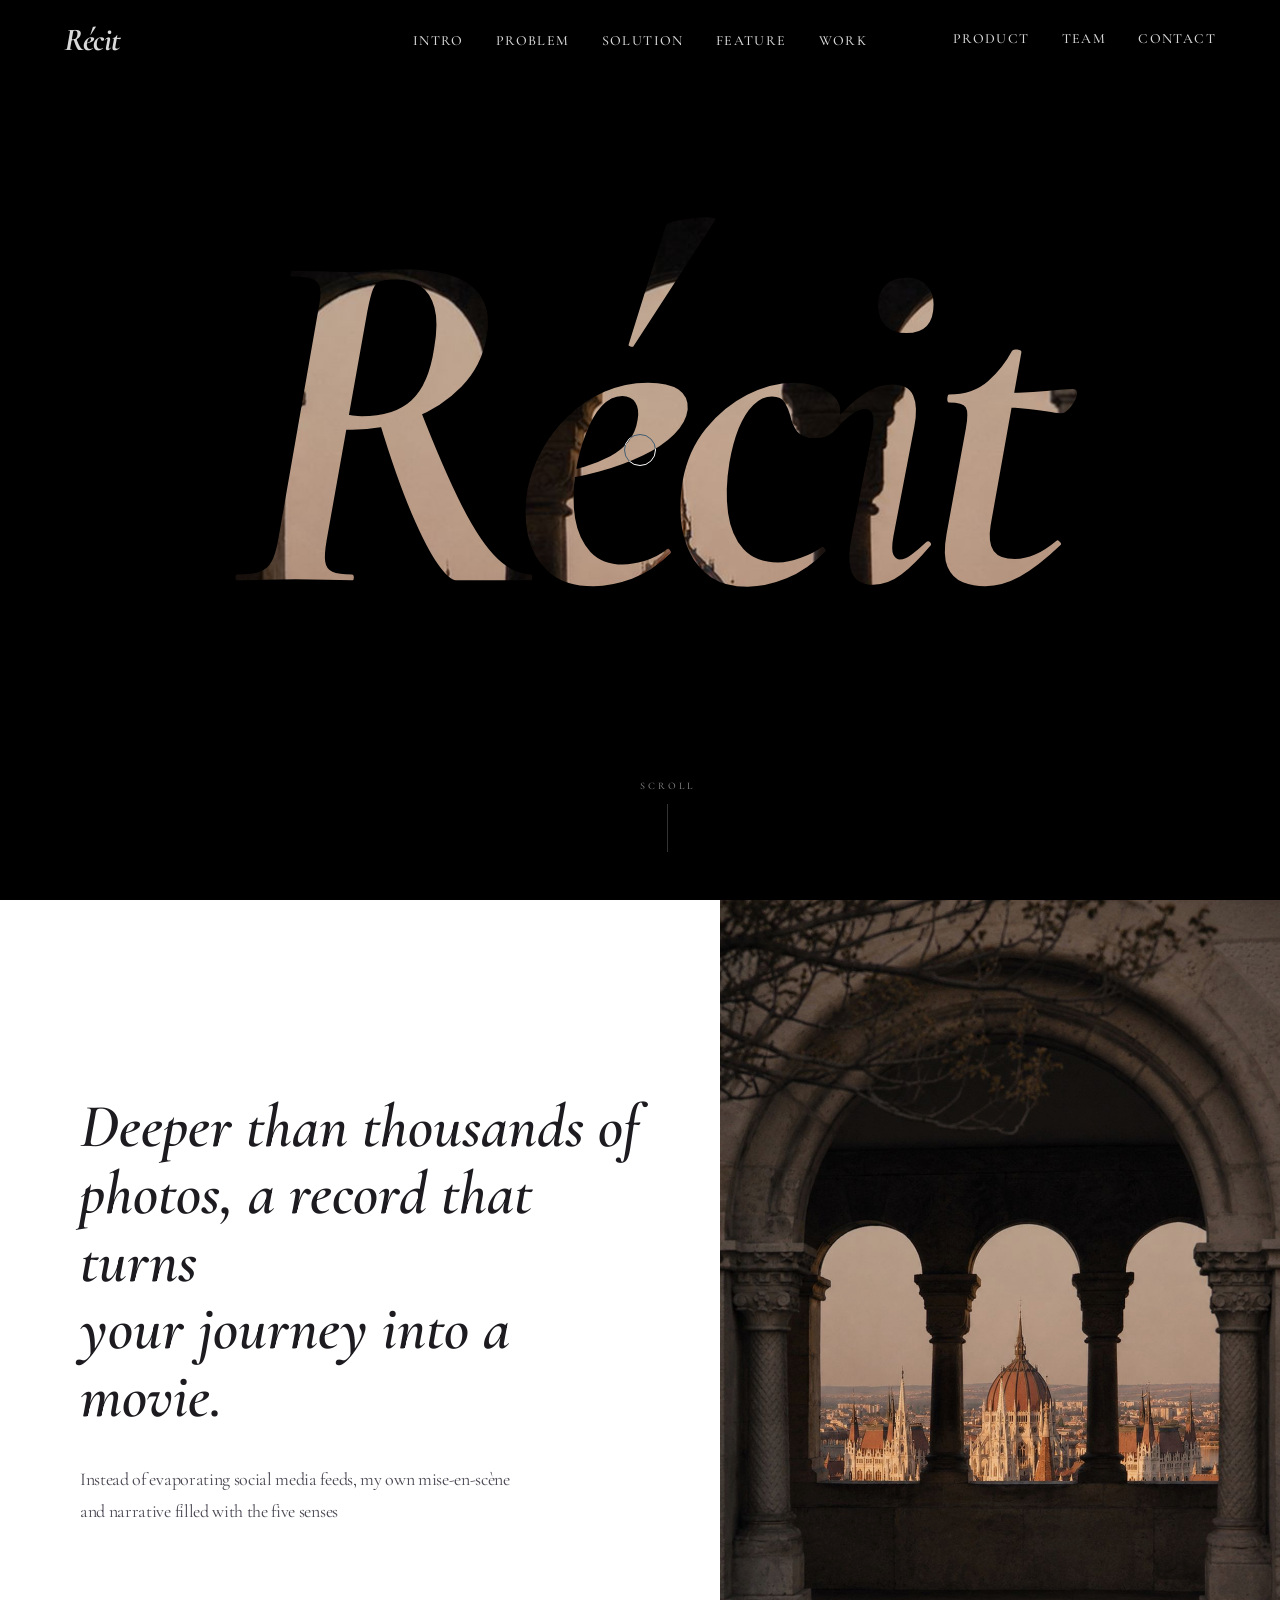
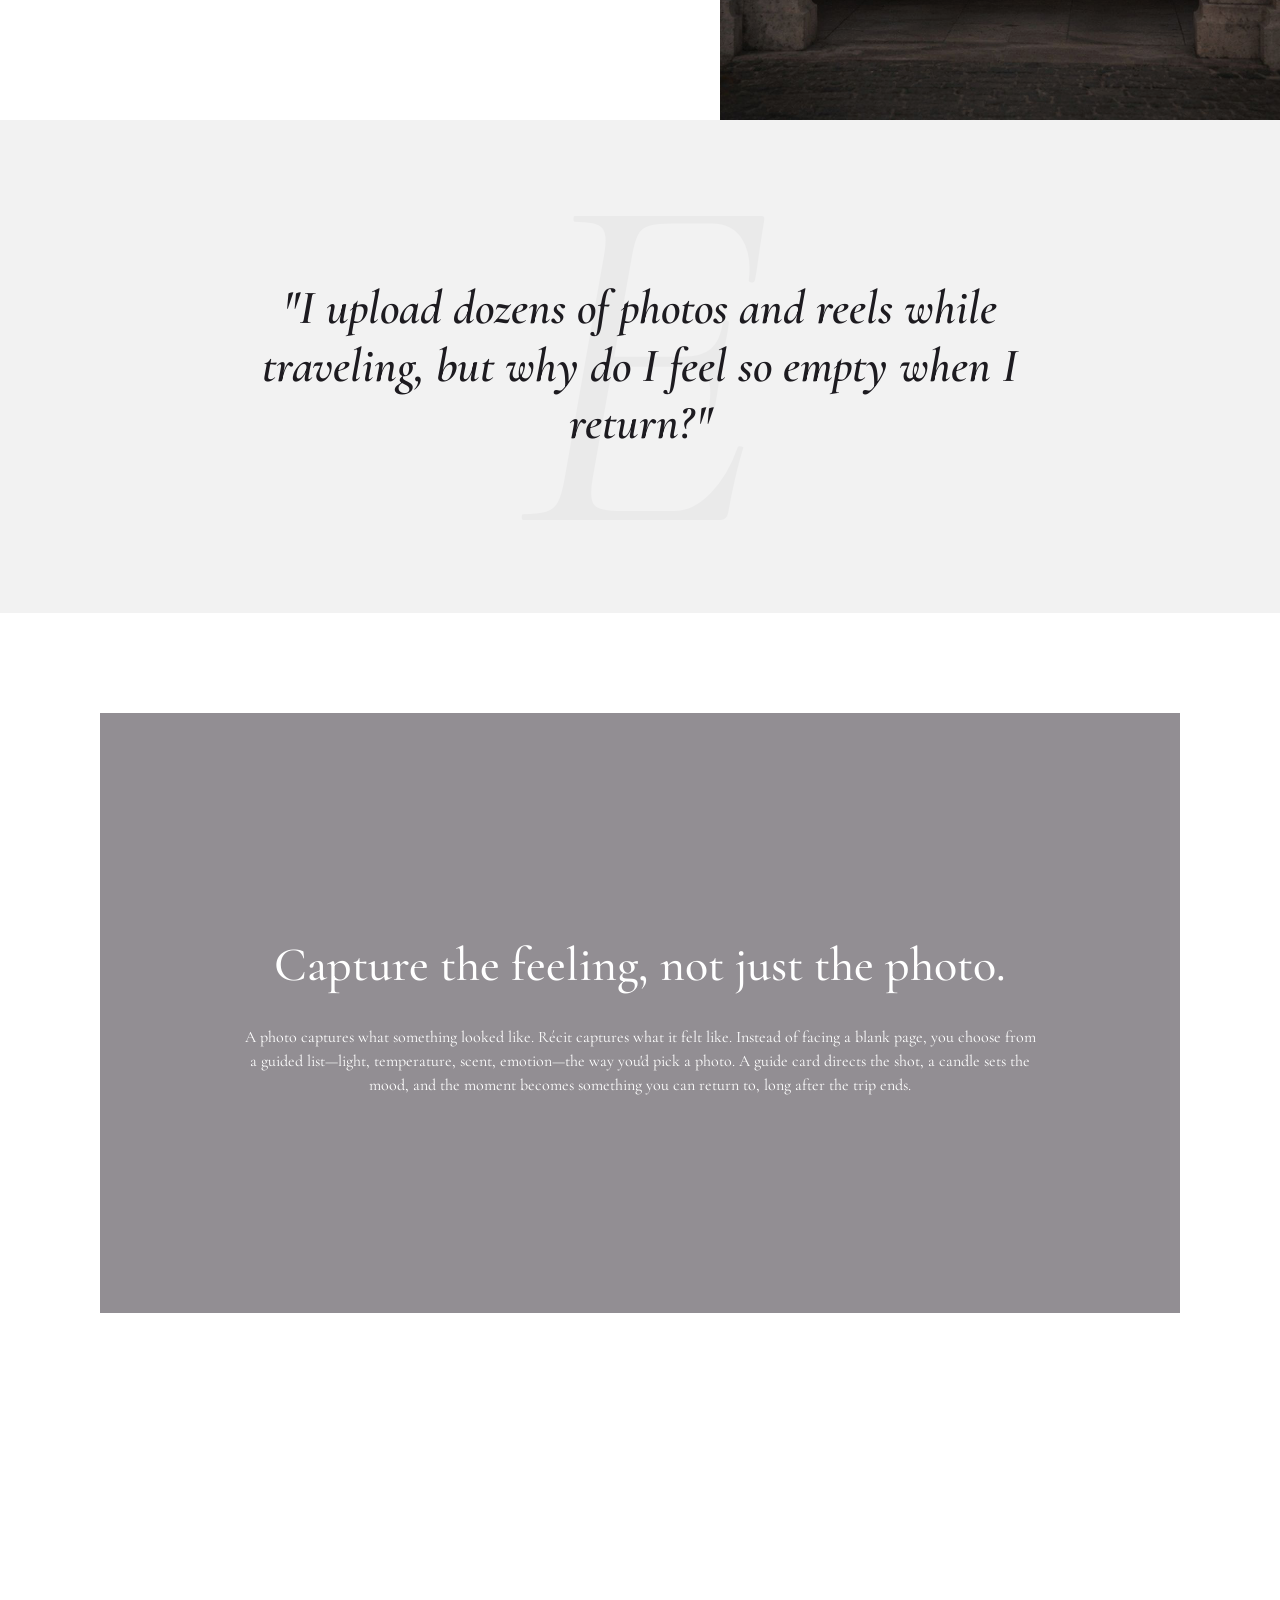
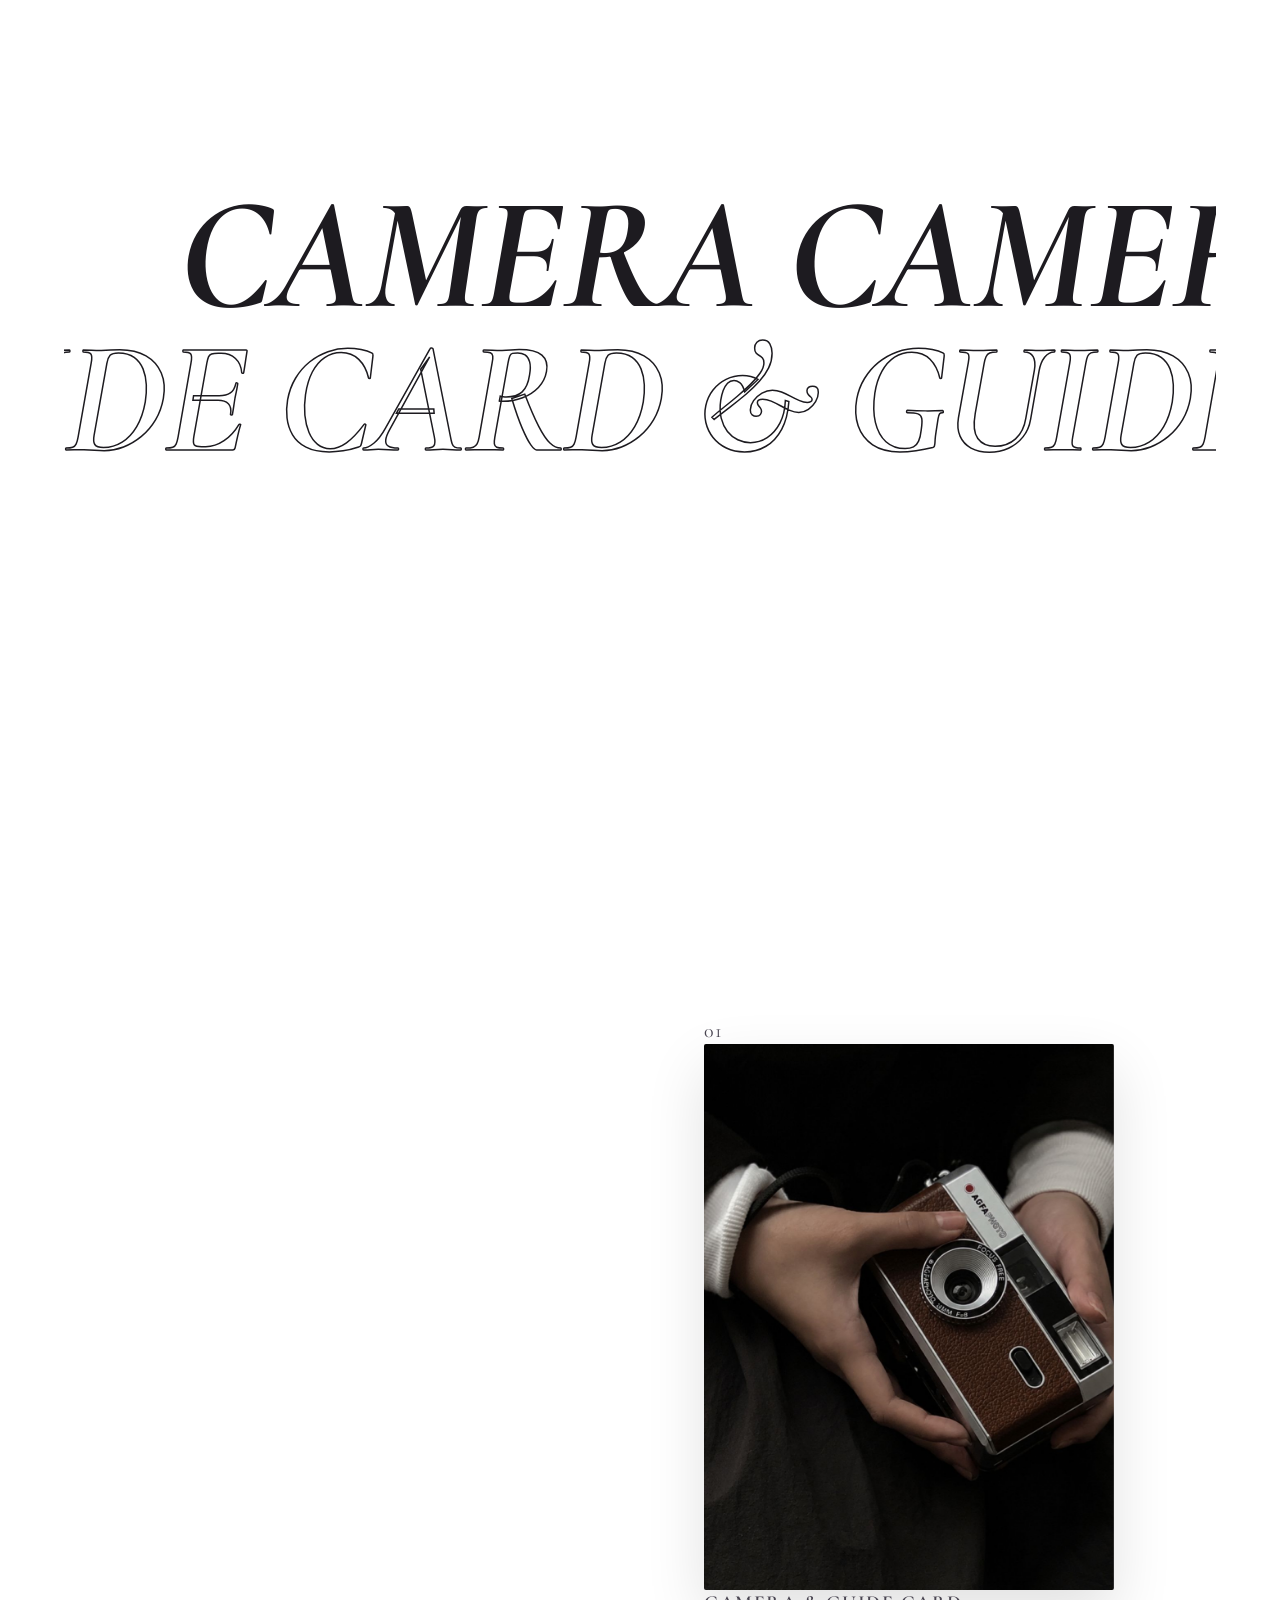
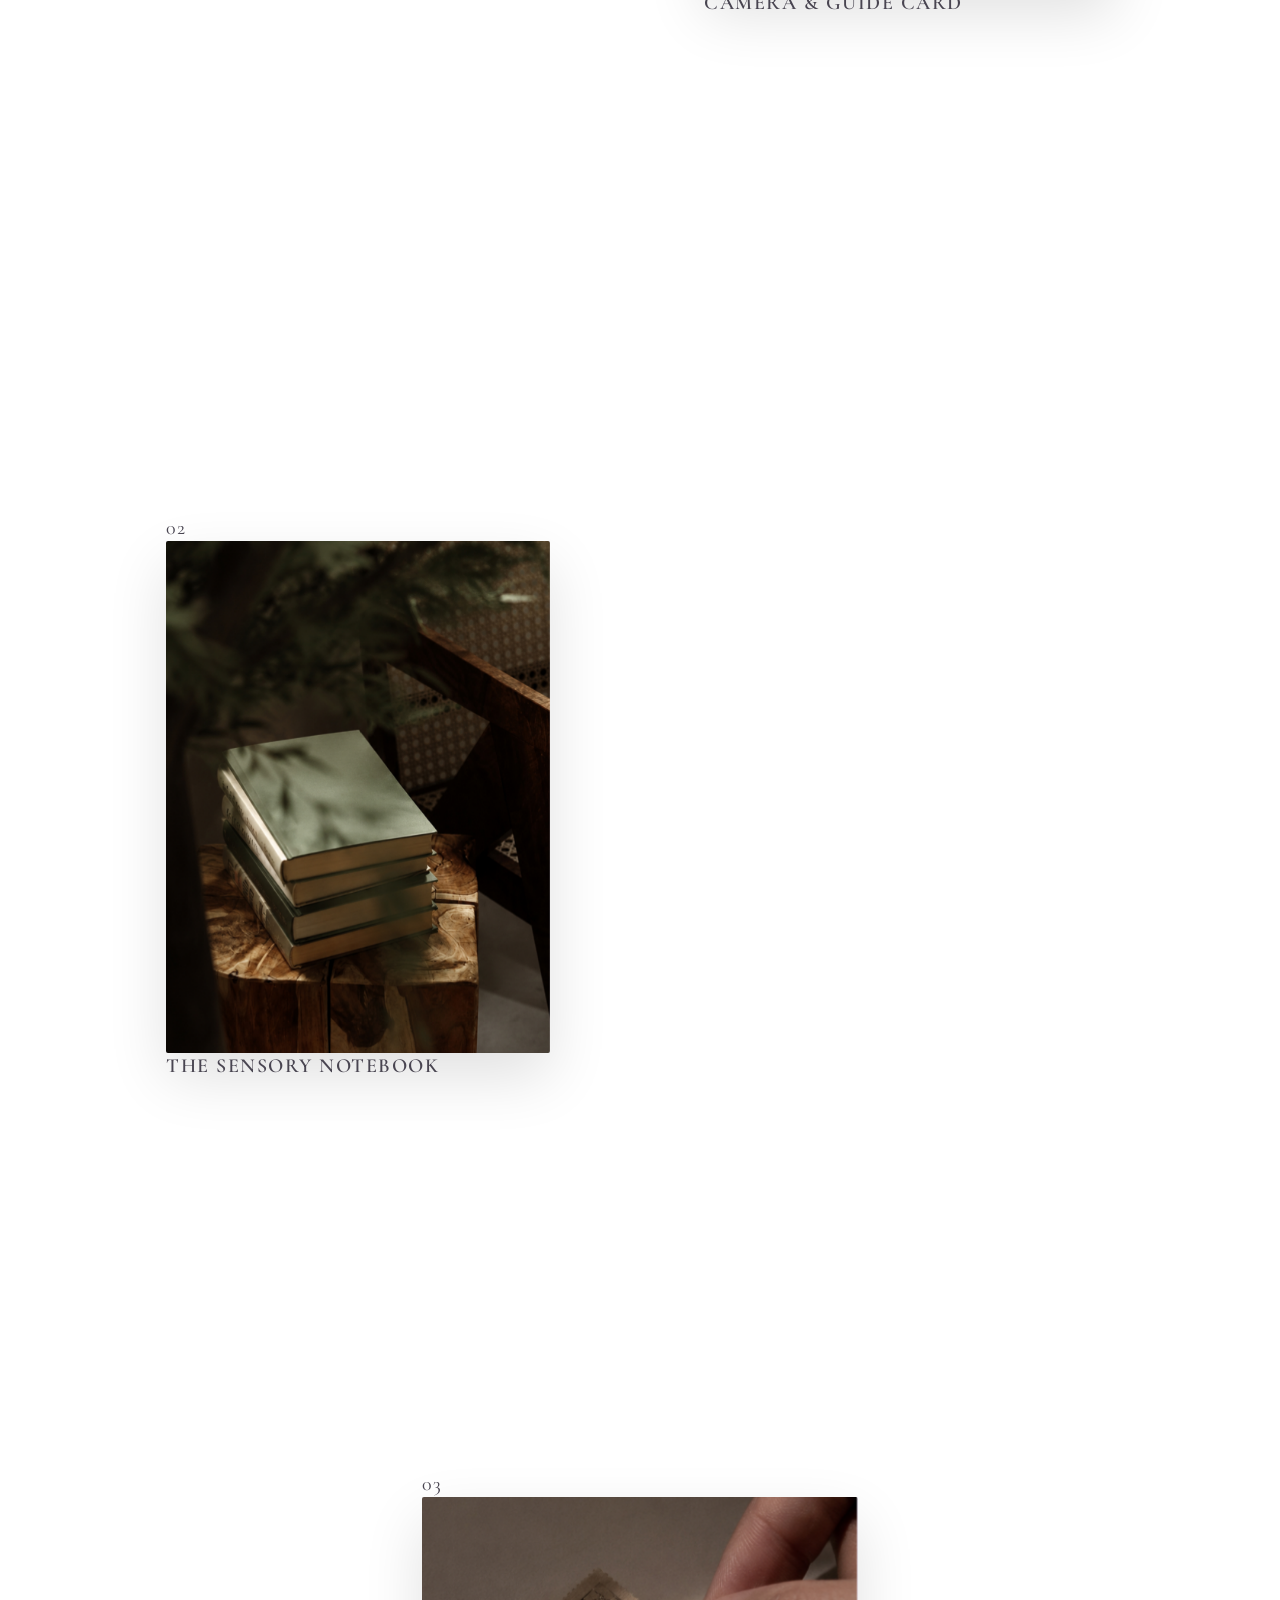
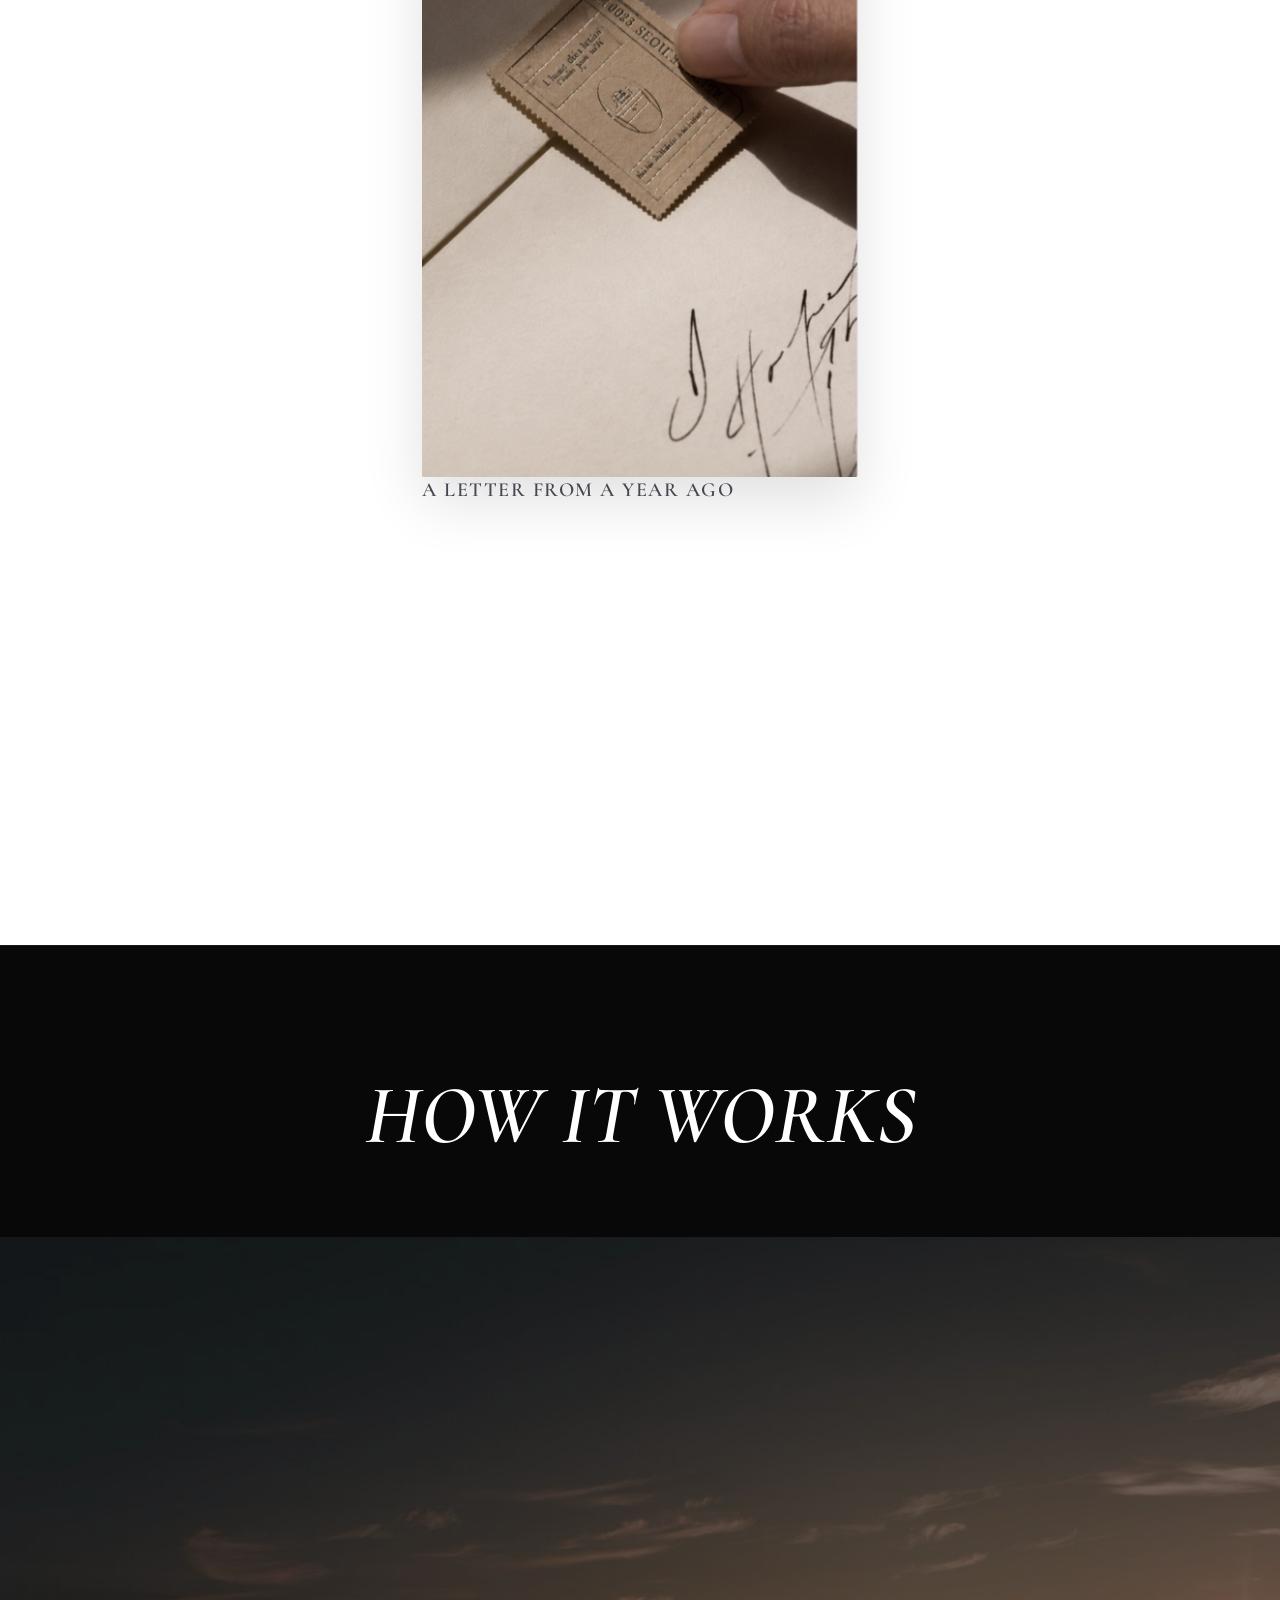
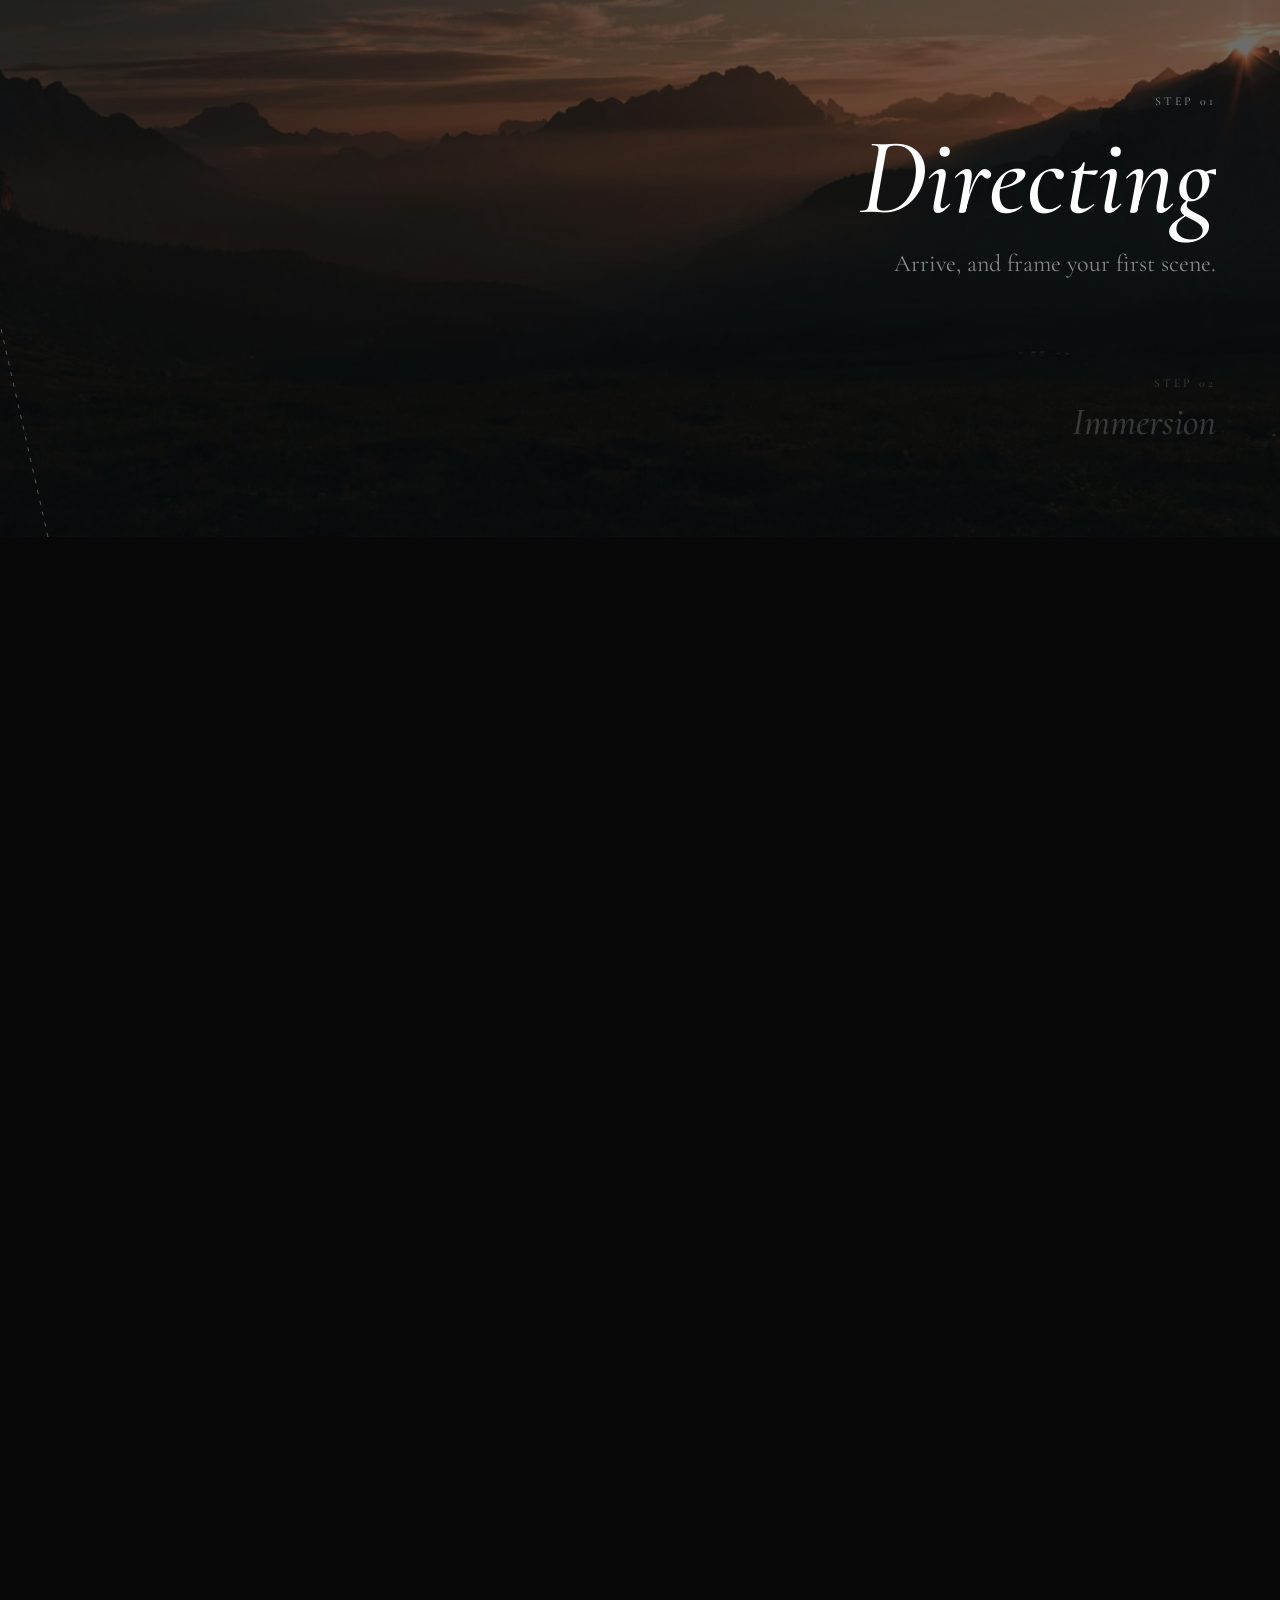
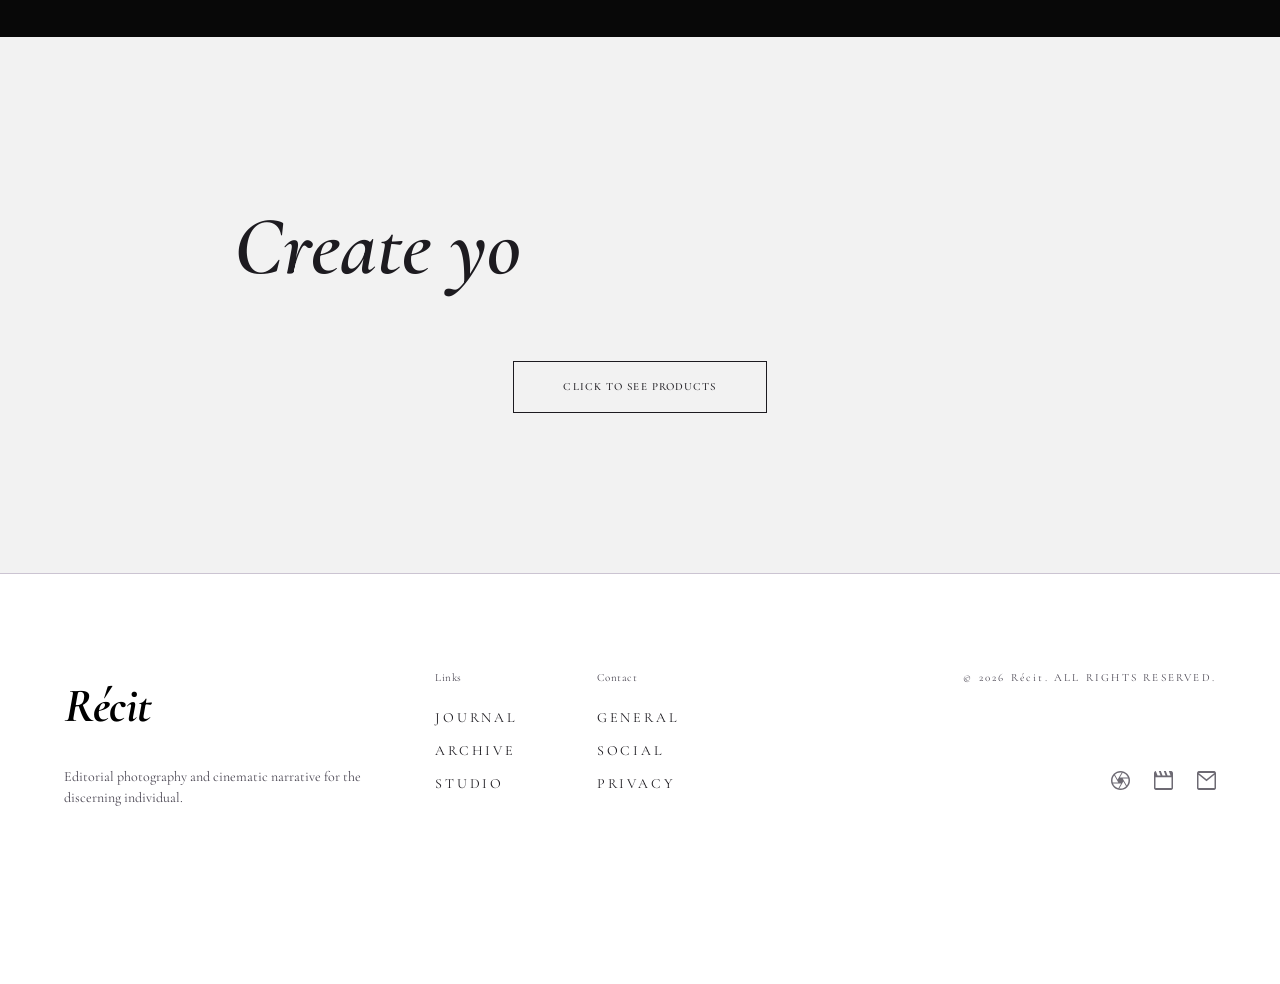
==== commit 99092ddb: "오류 수정" ====
--- a/index.html
+++ b/index.html
@@ -18,7 +18,7 @@
     rel="stylesheet">
 
   <!-- CSS Stylesheet -->
-  <link rel="stylesheet" href="styles.css?v=6">
+  <link rel="stylesheet" href="styles.css?v=14">
 </head>
 
 <body>
@@ -189,57 +189,69 @@
     </section>
 
     <!-- Process Section -->
+    <!-- Process Section -->
     <section class="process-section" id="studio">
       <div class="process-header">
         <h2 class="process-title">How It Works</h2>
       </div>
 
-      <div class="process-rows">
-        <!-- Step 1 -->
-        <div class="process-row">
-          <div class="process-image-wrapper">
-            <img src="assets/open_book.jpg"
-              alt="Cinematic mountain sunset with amber light over misty valleys and dramatic sky" loading="lazy">
-          </div>
-          <div class="process-text">
-            <span class="process-step">STEP <span class="process-step-num">01</span></span>
-            <h3 class="process-step-title">Directing</h3>
-            <p class="process-step-desc">
-              Arrive, and frame your first scene.
-            </p>
-          </div>
-        </div>
-
-        <!-- Step 2 (Reversed / Right-Aligned) -->
-        <div class="process-row reversed">
-          <div class="process-image-wrapper">
-            <img src="assets/magnifying_glass.jpg"
-              alt="Film strips on a light table with camera lenses representing the curation process" loading="lazy">
-          </div>
-          <div class="process-text">
-            <span class="process-step">STEP <span class="process-step-num">02</span></span>
-            <h3 class="process-step-title">Immersion</h3>
-            <p class="process-step-desc">
-              Sink into the moment with every sense.
-            </p>
-          </div>
-        </div>
-
-        <!-- Step 3 -->
-        <div class="process-row">
-          <div class="process-image-wrapper">
-            <img src="assets/luxury_box.jpg"
-              alt="Professional filmmaker studio with CONTAX cameras, lenses and editing monitors" loading="lazy">
-          </div>
-          <div class="process-text">
-            <span class="process-step">STEP <span class="process-step-num">03</span></span>
-            <h3 class="process-step-title">Sealing</h3>
-            <p class="process-step-desc">
-              Seal it away, and meet it again in a year.
-            </p>
-          </div>
-        </div>
-      </div>
+      <!-- Scroll track: 400vh — each step ~100vh, step 3 gets extra dwell -->
+      <div class="process-scroll-track">
+        <div class="process-spotlight" id="processSpotlight">
+
+          <!-- Background images (dimmed, conic-sweep revealed on activation) -->
+          <div class="ps-bg-layer">
+            <img src="assets/open_book.jpg"        class="ps-bg-img" data-step="0" alt="" loading="lazy">
+            <img src="assets/magnifying_glass.jpg"  class="ps-bg-img" data-step="1" alt="" loading="lazy">
+            <img src="assets/luxury_box.jpg"        class="ps-bg-img" data-step="2" alt="" loading="lazy">
+          </div>
+
+          <!-- Spotlight reveal layer (cursor circle) -->
+          <div class="ps-reveal-layer" id="psRevealLayer">
+            <img src="assets/open_book.jpg"        class="ps-reveal-img" data-step="0" alt="" loading="lazy">
+            <img src="assets/magnifying_glass.jpg"  class="ps-reveal-img" data-step="1" alt="" loading="lazy">
+            <img src="assets/luxury_box.jpg"        class="ps-reveal-img" data-step="2" alt="" loading="lazy">
+          </div>
+
+          <!-- Sweep animation line: rotates 360° from centre on each step -->
+          <div class="ps-sweep-line" id="psSweepLine" aria-hidden="true"></div>
+
+          <!-- SVG: dashed line from bottom-left to cursor -->
+          <svg class="ps-svg" aria-hidden="true">
+            <line class="ps-line" id="psLine" x1="48" y1="100%" x2="-200" y2="-200"/>
+            <circle class="ps-dot" id="psDot" cx="-200" cy="-200" r="3"/>
+          </svg>
+
+          <!-- Right ticker column -->
+          <div class="ps-text-col">
+            <div class="ps-ticker" id="psTicker">
+              <div class="ps-text-item active" data-step="0">
+                <span class="ps-step-num">STEP 01</span>
+                <h3 class="ps-step-title">Directing</h3>
+                <p class="ps-step-desc">Arrive, and frame your first scene.</p>
+              </div>
+              <div class="ps-text-item" data-step="1">
+                <span class="ps-step-num">STEP 02</span>
+                <h3 class="ps-step-title">Immersion</h3>
+                <p class="ps-step-desc">Sink into the moment with every sense.</p>
+              </div>
+              <div class="ps-text-item" data-step="2">
+                <span class="ps-step-num">STEP 03</span>
+                <h3 class="ps-step-title">Sealing</h3>
+                <p class="ps-step-desc">Seal it away, and meet it again in a year.</p>
+              </div>
+            </div>
+          </div>
+
+          <!-- Bottom-left step counter -->
+          <div class="ps-counter" aria-hidden="true">
+            <span class="ps-counter-cur">01</span>
+            <span class="ps-counter-sep"> · </span>
+            <span class="ps-counter-total">03</span>
+          </div>
+
+        </div>
+      </div><!-- /.process-scroll-track -->
     </section>
 
     <!-- CTA Section -->
@@ -300,7 +312,7 @@
   </footer>
 
   <!-- Interactive Logic -->
-  <script src="script.js?v=6"></script>
+  <script src="script.js?v=14"></script>
 
 </body>
 
--- a/styles.css
+++ b/styles.css
@@ -1,3 +1,21 @@
+/* Animatable custom property for conic-sweep reveal */
+@property --ps-sweep {
+  syntax: '<angle>';
+  inherits: false;
+  initial-value: 0deg;
+}
+
+@keyframes ps-sweep-in {
+  from { --ps-sweep: 0deg; }
+  to   { --ps-sweep: 360deg; }
+}
+
+@keyframes ps-line-sweep {
+  0%   { opacity: 0.5; transform: translateY(-50%) rotate(-90deg); }
+  88%  { opacity: 0.5; }
+  100% { opacity: 0;   transform: translateY(-50%) rotate(270deg); }
+}
+
 @layer reset, base, theme, layout, components, utilities;
 
 @layer reset {
@@ -517,35 +535,93 @@
 
   /* Process Section */
   .process-section {
-    padding: 128px 64px;
-    border-top: 1px solid var(--color-border);
-    background: var(--color-bg-primary);
-  }
-
-  .process-rows {
-    max-width: 1152px;
-    margin: 0 auto;
-    display: flex;
-    flex-direction: column;
-    gap: 80px;
-  }
-
-  .process-row {
-    display: flex;
-    gap: 40px;
-    align-items: center;
-  }
-
-  .process-row.reversed {
-    flex-direction: row-reverse;
-  }
-
-  .process-image-wrapper {
-    flex: 1.2;
-    aspect-ratio: 16 / 9;
+    padding: 0;
+    border-top: 1px solid rgba(255, 255, 255, 0.07);
+    background: #080808;
+  }
+
+  /* Scroll track: step 0 & 1 get 100vh each; step 2 gets 200vh so it feels settled */
+  .process-scroll-track {
+    position: relative;
+    height: 400vh;
+  }
+
+  /* Spotlight stage: sticks in place while user scrolls through the track */
+  .process-spotlight {
+    position: sticky;
+    top: 0;
+    width: 100%;
+    height: 100vh;
     overflow: hidden;
-    background: var(--color-bg-subtle);
-  }
+    background: #080808;
+  }
+
+  .ps-bg-layer {
+    position: absolute;
+    inset: 0;
+    z-index: 1;
+  }
+
+  .ps-bg-img {
+    position: absolute;
+    inset: 0;
+    width: 100%;
+    height: 100%;
+    object-fit: cover;
+    opacity: 0;
+    filter: brightness(0.45) grayscale(0.05);
+    transition: opacity 0.5s ease;
+    pointer-events: none;
+  }
+
+  /* Active image: instant opacity (mask handles entry), conic sweep from top CW */
+  .ps-bg-img.active {
+    opacity: 1;
+    transition: opacity 0s;
+    -webkit-mask-image: conic-gradient(from -90deg at 50% 50%, black var(--ps-sweep), transparent var(--ps-sweep));
+    mask-image: conic-gradient(from -90deg at 50% 50%, black var(--ps-sweep), transparent var(--ps-sweep));
+    animation: ps-sweep-in 1.6s cubic-bezier(0.33, 1, 0.68, 1) forwards;
+  }
+
+  /* Rotating sweep indicator line (starts at 12 o'clock, sweeps CW) */
+  .ps-sweep-line {
+    position: absolute;
+    top: 50%;
+    left: 50%;
+    width: 65%;
+    height: 1px;
+    background: rgba(255, 255, 255, 0.3);
+    transform-origin: 0% center;
+    transform: translateY(-50%) rotate(-90deg);
+    pointer-events: none;
+    z-index: 6;
+    opacity: 0;
+  }
+
+  .ps-sweep-line.sweeping {
+    animation: ps-line-sweep 1.6s cubic-bezier(0.33, 1, 0.68, 1) forwards;
+  }
+
+  /* Spotlight reveal layer — same images at full colour, clipped to circle at cursor */
+  .ps-reveal-layer {
+    position: absolute;
+    inset: 0;
+    z-index: 2;
+    clip-path: circle(0px at 50% 50%);
+    pointer-events: none;
+  }
+
+  .ps-reveal-img {
+    position: absolute;
+    inset: 0;
+    width: 100%;
+    height: 100%;
+    object-fit: cover;
+    opacity: 0;
+    transition: opacity 0.9s cubic-bezier(0.25, 1, 0.5, 1);
+  }
+
+  .ps-reveal-img.active { opacity: 1; }
 
   .process-text {
     flex: 1;
@@ -1016,10 +1092,7 @@
   }
 
   /* Process Components */
-  .process-header {
-    text-align: center;
-    margin-bottom: 64px;
-  }
+  .process-header { padding: 128px 64px 80px; text-align: center; }
 
   .process-title {
     font-family: var(--font-heading);
@@ -1028,51 +1101,90 @@
     font-style: italic;
     line-height: 1;
     text-transform: uppercase;
-    color: var(--color-text-primary);
-  }
-
-  .process-image-wrapper img {
-    width: 100%;
-    height: 100%;
-    object-fit: cover;
-    transition: transform var(--transition-smooth);
-    will-change: transform;
-  }
-
-  .process-image-wrapper:hover img {
-    transform: scale(1.03);
-  }
-
-  .process-step {
-    font-family: var(--font-heading);
-    font-size: 16px;
+    color: #ffffff;
+  }
+
+  /* SVG line from bottom-left corner to cursor */
+  .ps-svg { position: absolute; inset: 0; width: 100%; height: 100%; z-index: 3; pointer-events: none; overflow: visible; }
+  .ps-line { stroke: rgba(255,255,255,0.3); stroke-width: 1px; stroke-dasharray: 4 7; }
+  .ps-dot  { fill: #ffffff; opacity: 0.7; }
+
+  /* Right ticker column */
+  .ps-text-col {
+    position: absolute;
+    top: 0;
+    bottom: 0;
+    right: 5%;
+    width: 46%;
+    z-index: 4;
+    display: flex;
+    align-items: center;
+    overflow: hidden;
+    pointer-events: none;
+  }
+
+  .ps-ticker {
+    width: 100%;
+    text-align: right;
+    transition: transform 0.85s cubic-bezier(0.25, 1, 0.5, 1);
+  }
+
+  .ps-text-item {
+    padding: 5vh 0;
+    display: flex;
+    flex-direction: column;
+    align-items: flex-end;
+    gap: 10px;
+    transition: opacity 0.5s ease;
+  }
+
+  .ps-step-num {
+    font-family: var(--font-heading);
+    font-size: 12px;
     font-weight: 400;
-    color: var(--color-text-primary);
-    letter-spacing: 0.5px;
-  }
-
-  .process-step-num {
-    font-family: 'Cormorant Infant', serif;
-    font-weight: 600;
-    letter-spacing: 1px;
-  }
-
-  .process-step-title {
-    font-family: var(--font-heading);
-    font-size: 46px;
+    letter-spacing: 3px;
+    text-transform: uppercase;
+    color: rgba(255, 255, 255, 0.2);
+    transition: color 0.5s ease;
+  }
+
+  .ps-step-title {
+    font-family: var(--font-heading);
+    font-size: clamp(28px, 3vw, 42px);
     font-weight: 500;
     font-style: italic;
-    color: var(--color-text-primary);
-  }
-
-  .process-step-desc {
+    line-height: 1.05;
+    color: rgba(255, 255, 255, 0.18);
+    transition: font-size 0.75s cubic-bezier(0.25, 1, 0.5, 1), color 0.5s ease;
+  }
+
+  .ps-step-desc {
     font-family: var(--font-body);
-    font-size: 18px;
-    font-weight: 400;
-    line-height: 1.5;
-    color: var(--color-text-secondary);
-    letter-spacing: -0.32px;
-    max-width: 440px;
+    font-size: 24px;
+    line-height: 1.65;
+    color: rgba(255, 255, 255, 0);
+    max-width: none;
+    transition: color 0.5s ease;
+  }
+
+  /* Active item */
+  .ps-text-item.active .ps-step-num  { color: rgba(255, 255, 255, 0.55); }
+  .ps-text-item.active .ps-step-title {
+    font-size: clamp(68px, 8.5vw, 112px);
+    color: #ffffff;
+  }
+  .ps-text-item.active .ps-step-desc { color: rgba(255, 255, 255, 0.5); }
+
+  /* Step counter */
+  .ps-counter {
+    position: absolute;
+    bottom: 40px;
+    left: 48px;
+    font-family: var(--font-heading);
+    font-size: 13px;
+    letter-spacing: 1px;
+    color: rgba(255, 255, 255, 0.38);
+    pointer-events: none;
   }
 
   /* Page Transition Overlay ??opacity + scale (GPU ?⑥쑉) */
@@ -1140,7 +1252,6 @@
   .quote-section,
   .gallery-section,
   .intro-section,
-  .process-section,
   .cta-section {
     contain: layout style;
   }
@@ -1374,32 +1485,16 @@
       padding-bottom: 0;
     }
 
-    .process-section {
-      padding: 64px 24px;
-    }
-
-    .process-rows {
-      gap: 48px;
-    }
-
-    .process-row, .process-row.reversed {
-      flex-direction: column;
-      gap: 24px;
-      align-items: flex-start;
-    }
-
-    .process-image-wrapper {
-      width: 100%;
-    }
-
-    .process-text {
-      padding: 0;
-    }
-
-    .process-row.reversed .process-text {
-      text-align: left;
-      align-items: flex-start;
-    }
+    .process-header { padding: 80px 24px 48px; }
+    .process-spotlight { height: 100vh; }
+    .ps-reveal-layer { display: none; }
+    .ps-svg { display: none; }
+    .ps-text-col { right: 4%; width: 54%; }
+    .ps-text-item { padding: 4vh 0; gap: 8px; }
+    .ps-step-title { font-size: clamp(18px, 4vw, 28px); }
+    .ps-text-item.active .ps-step-title { font-size: clamp(36px, 8vw, 52px); }
+    .ps-step-desc { font-size: 16px; }
+    .ps-counter { bottom: 20px; left: 24px; }
 
     .cta-section {
       padding: 96px 24px;
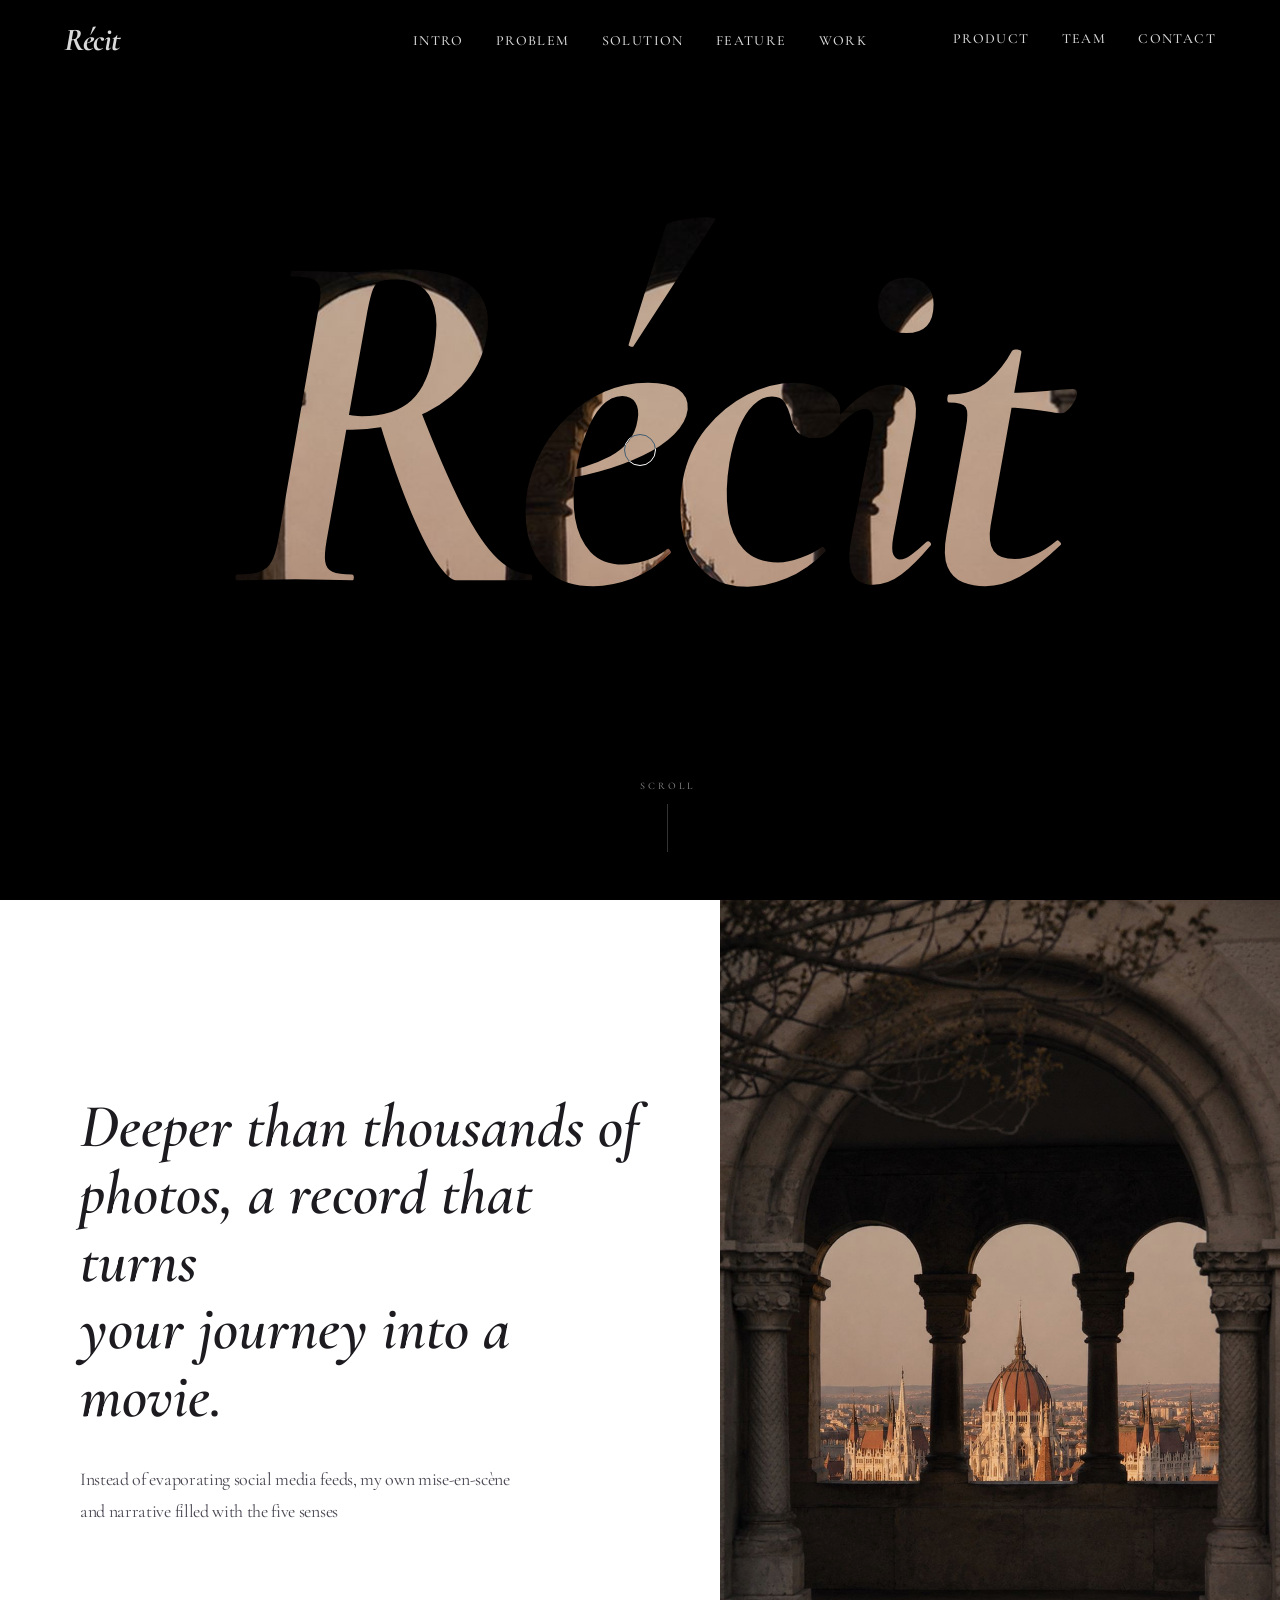
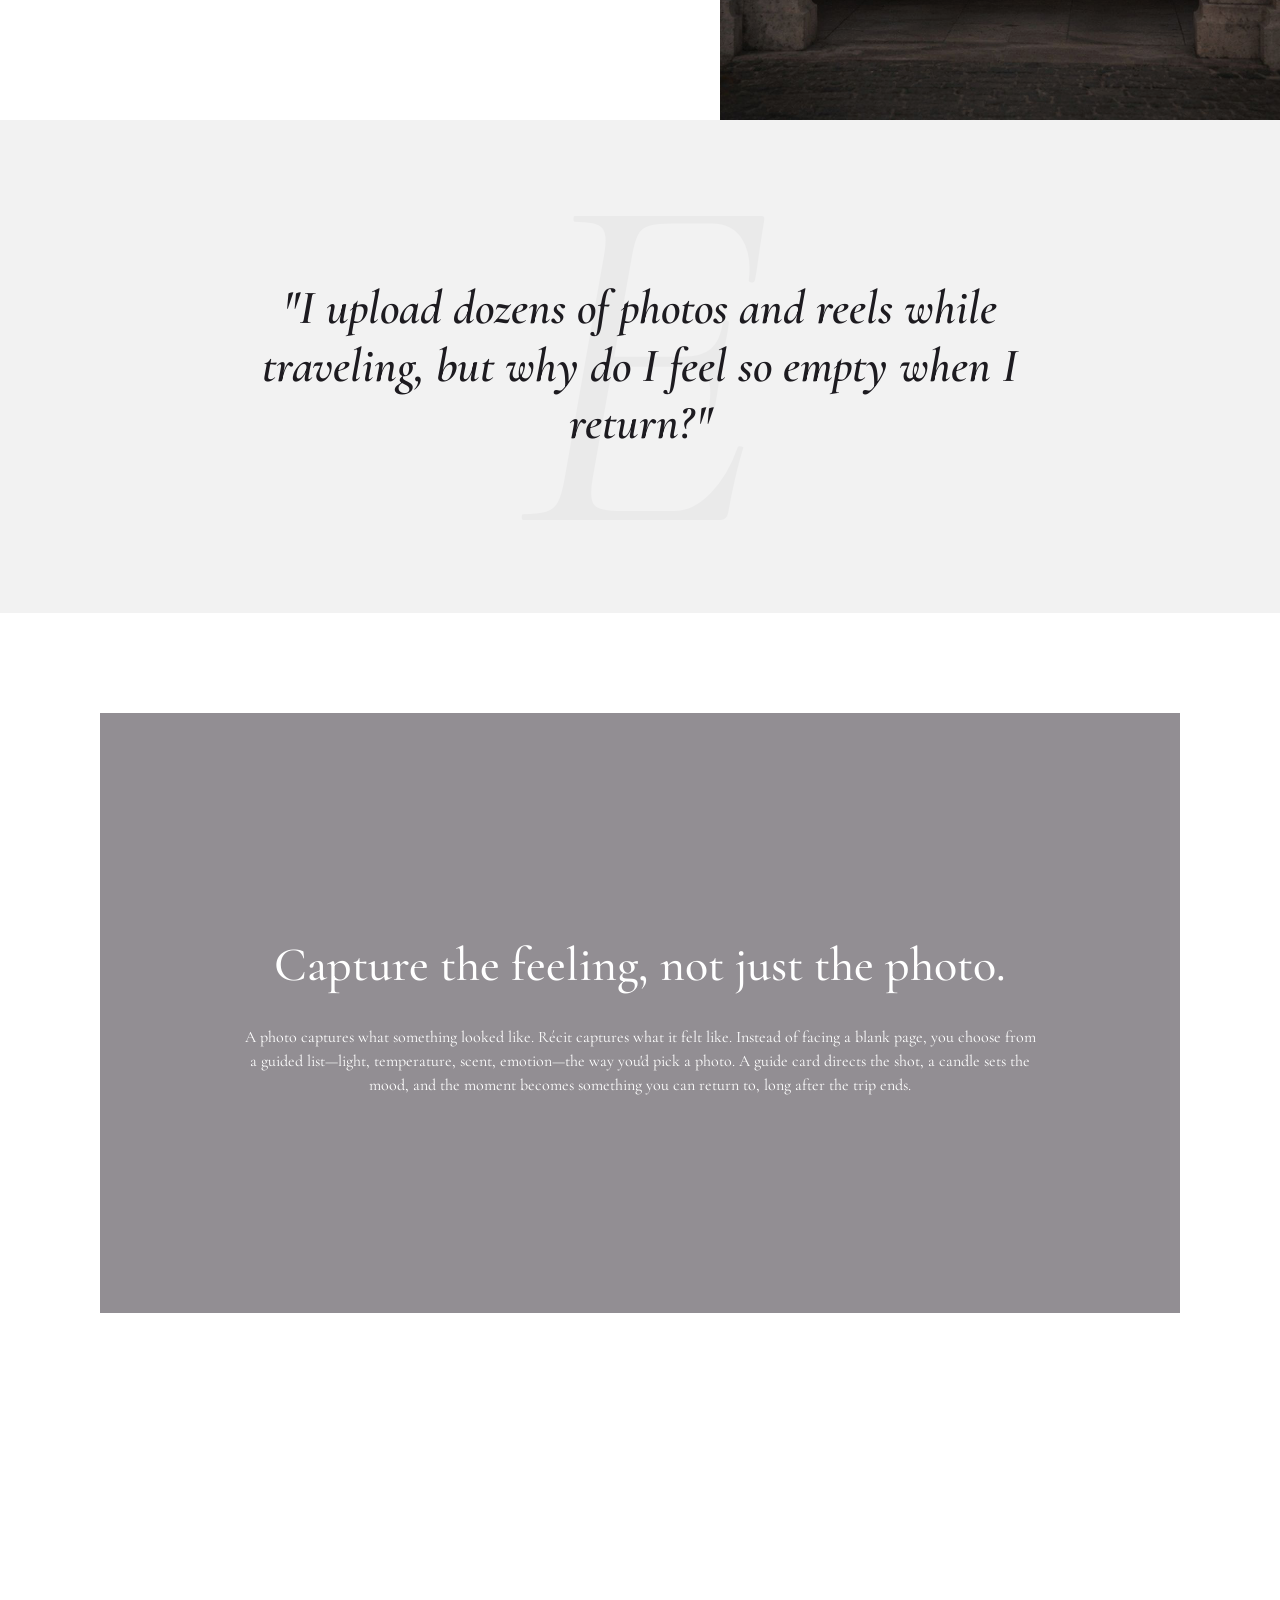
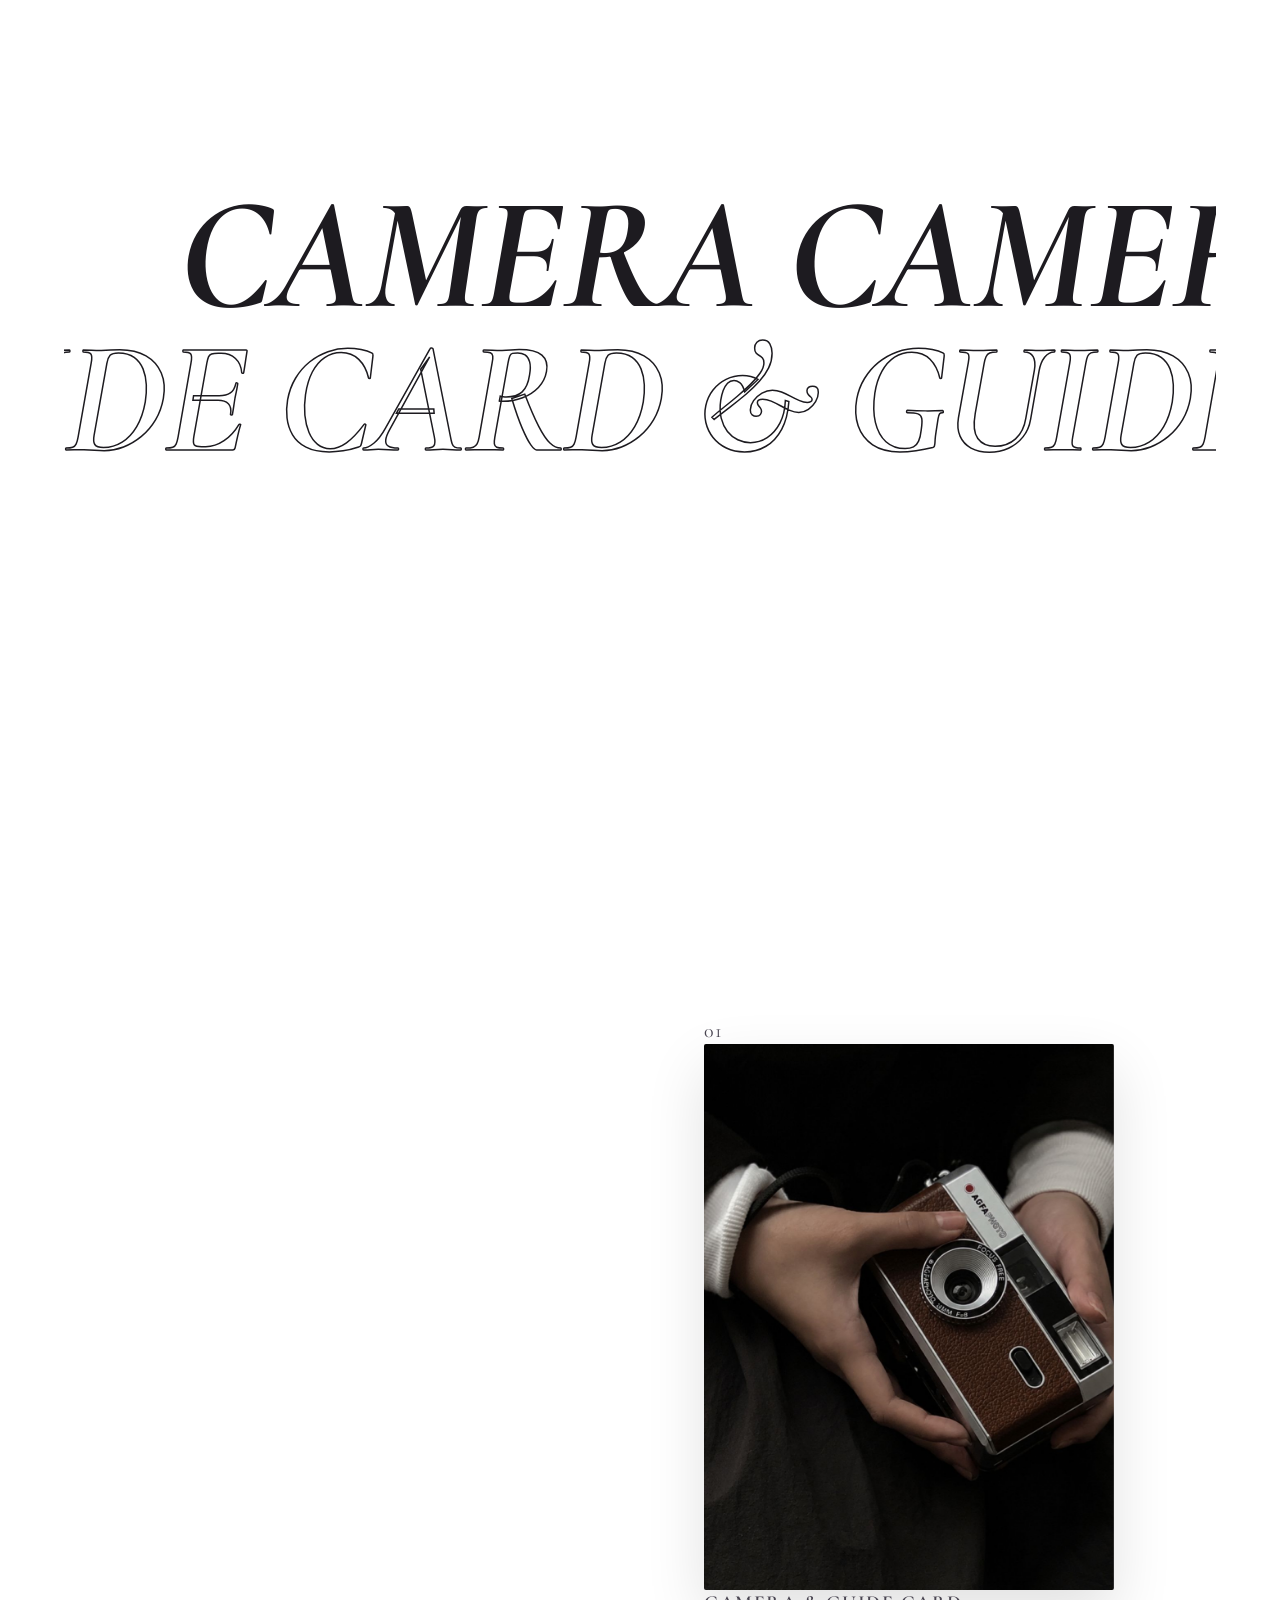
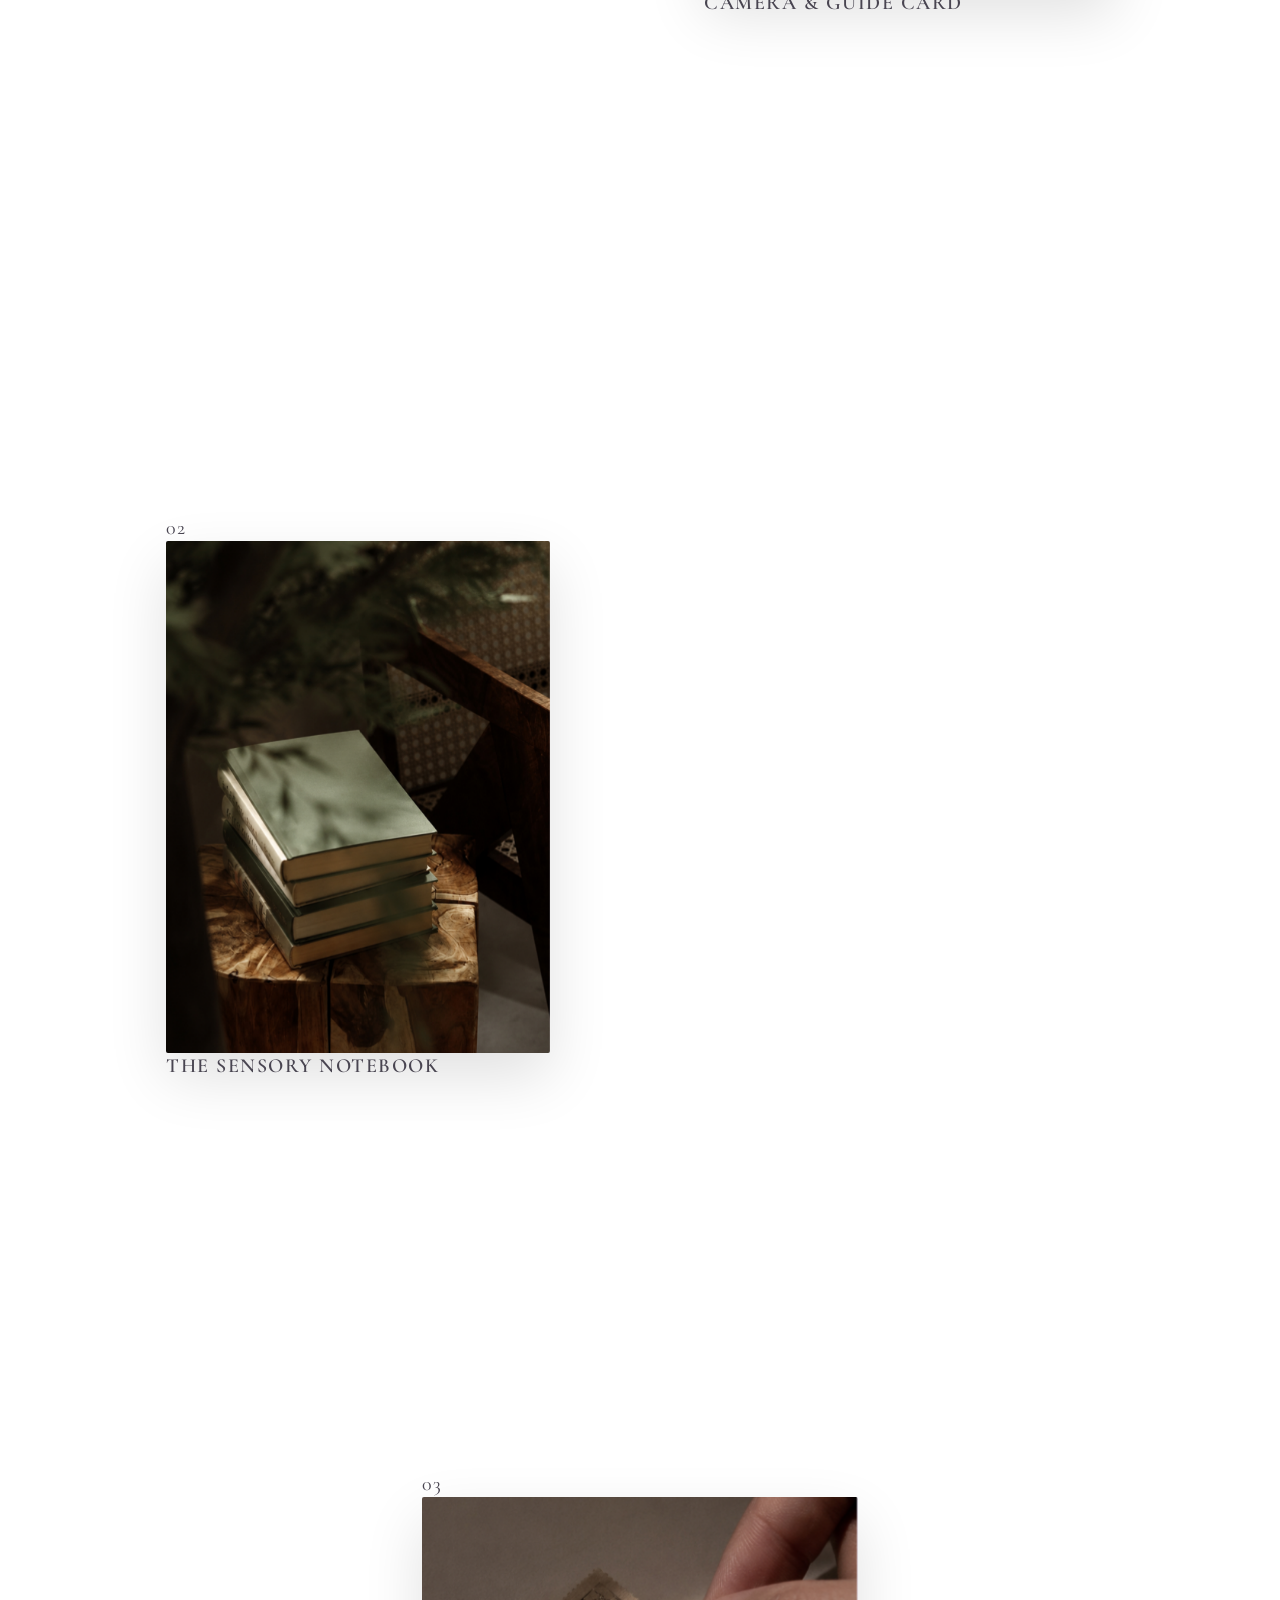
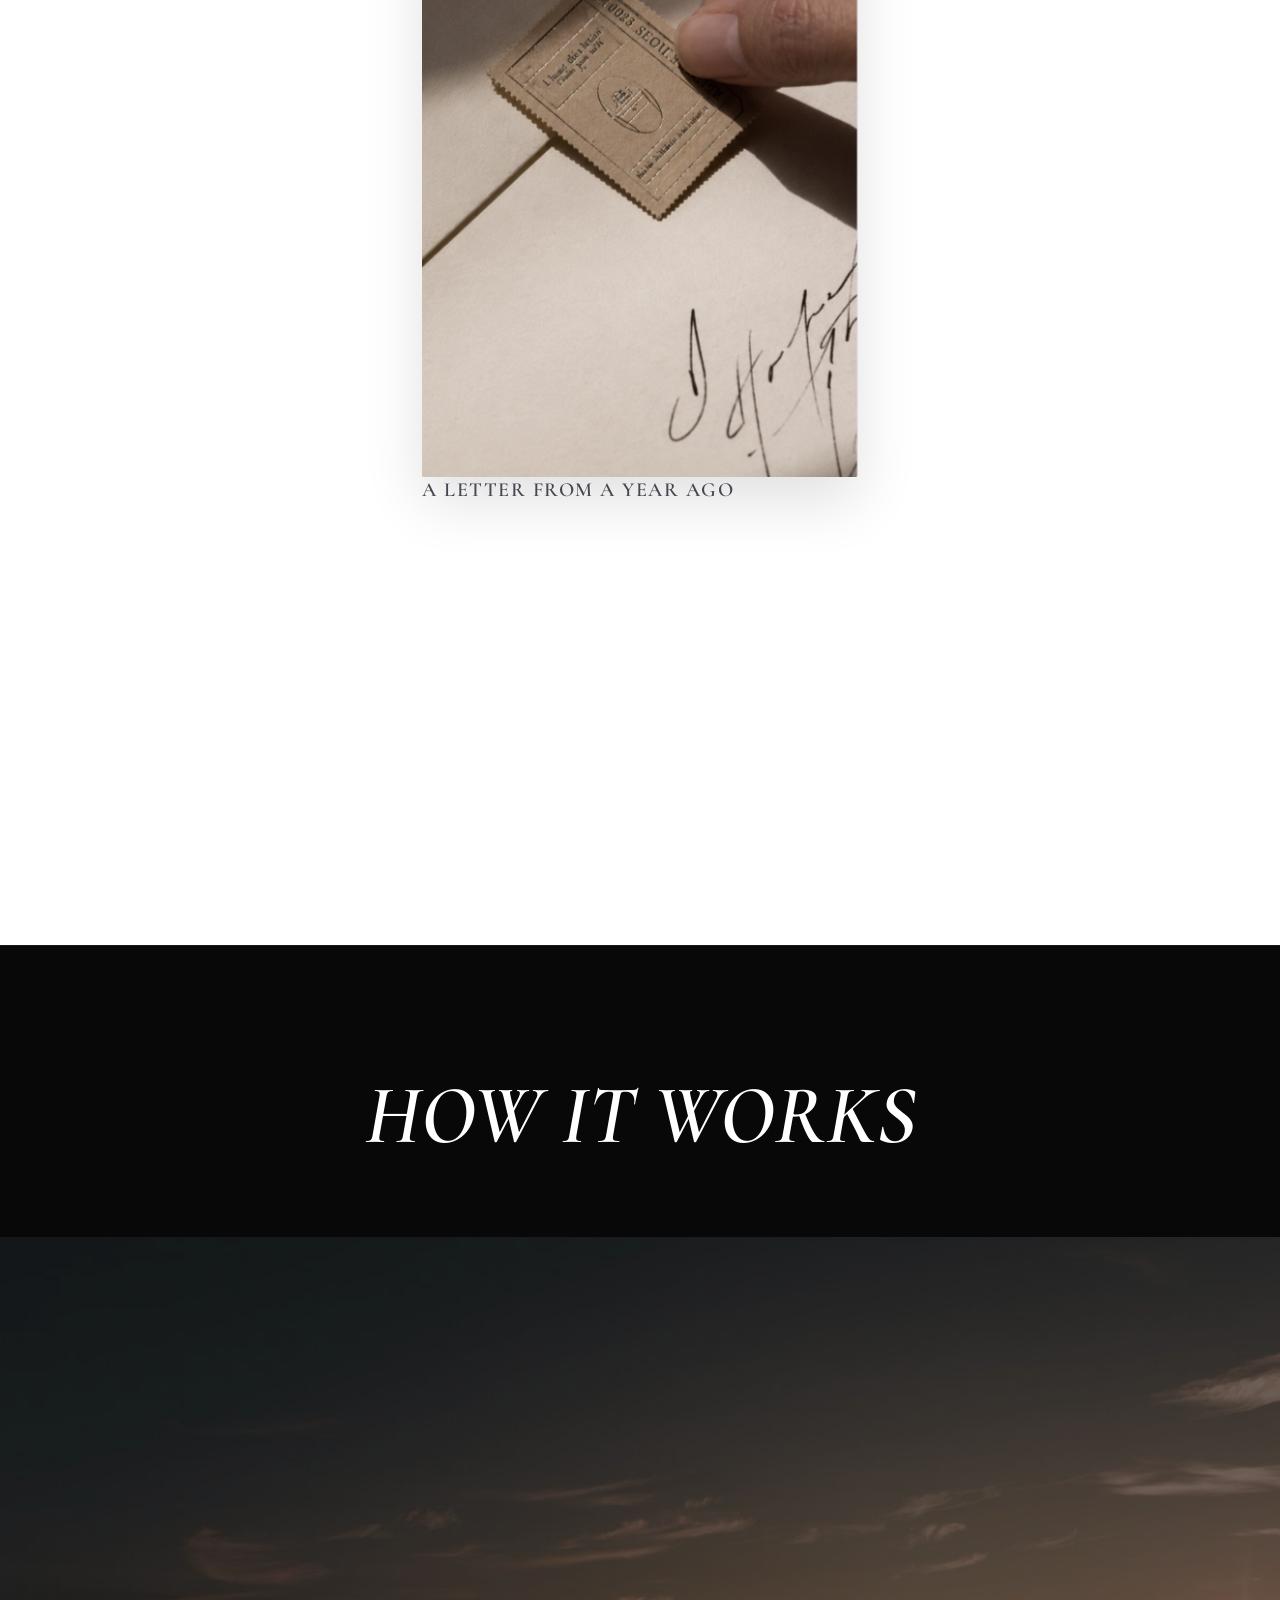
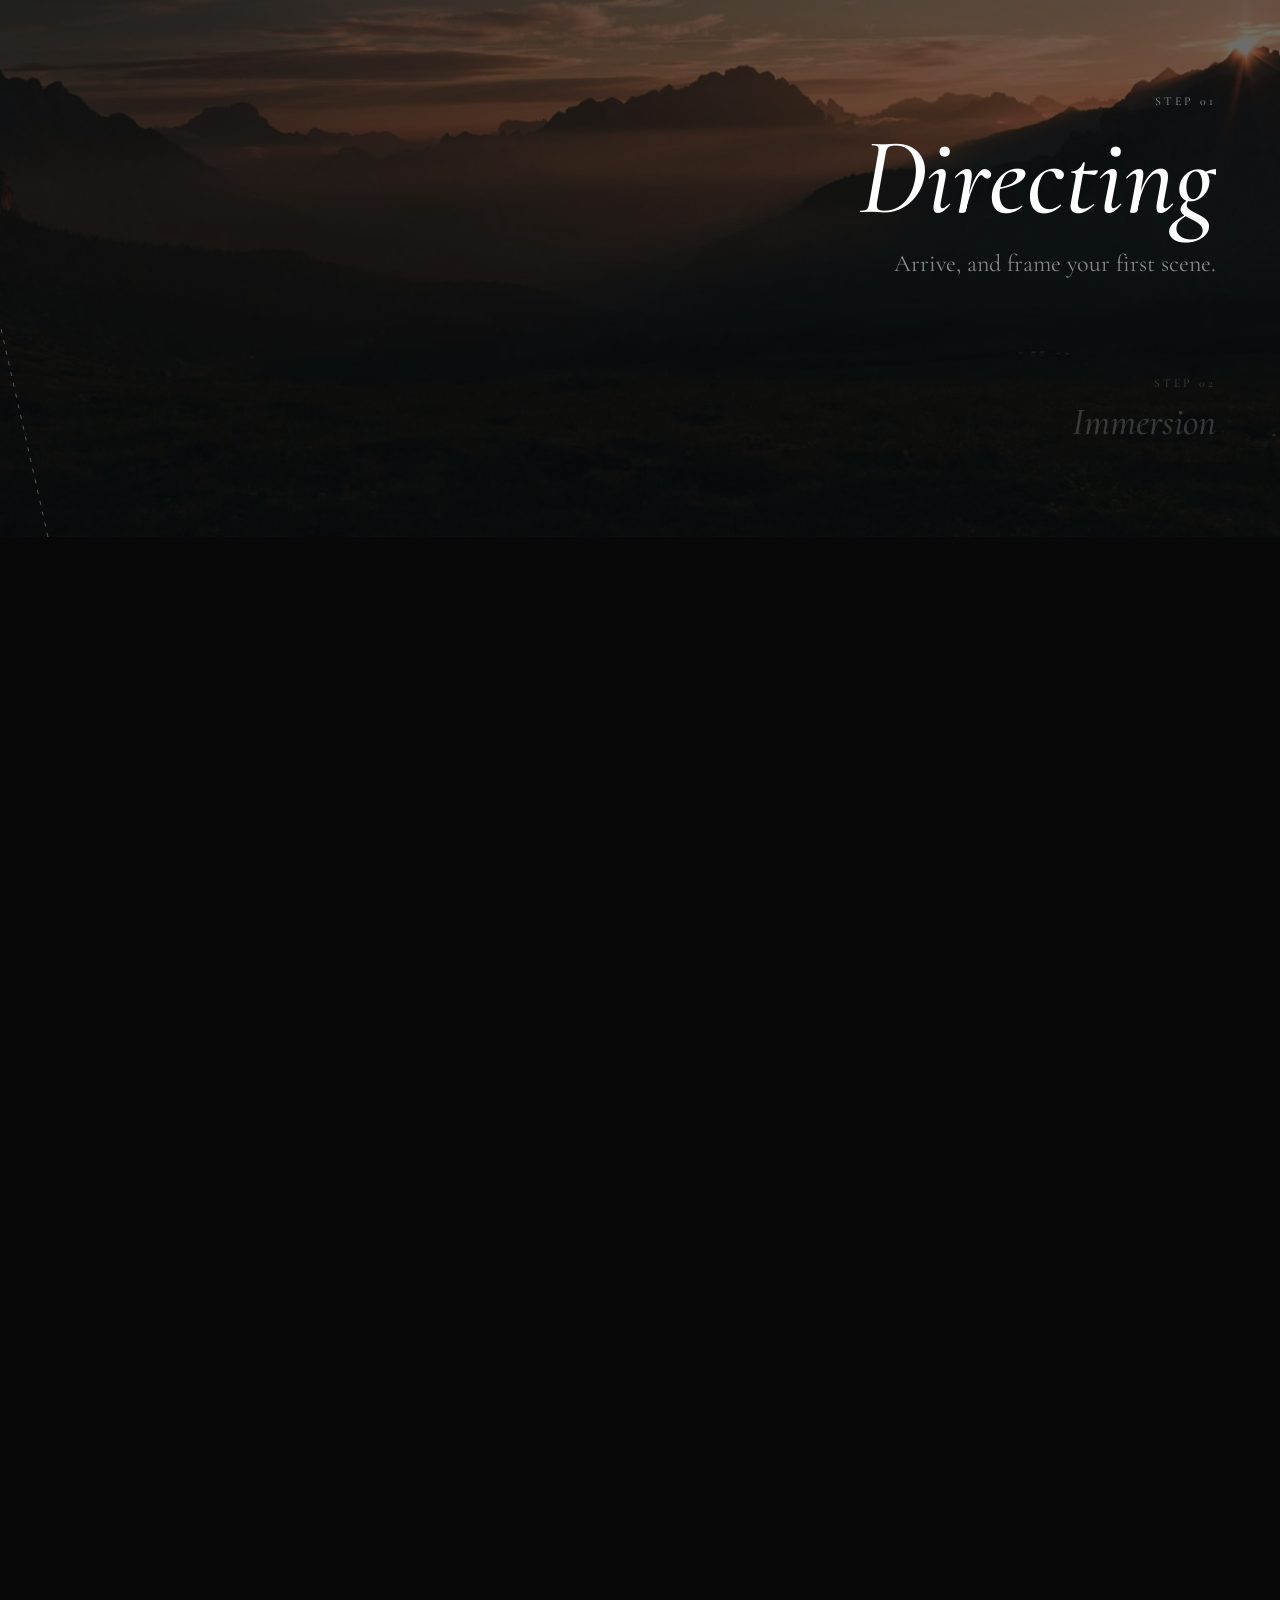
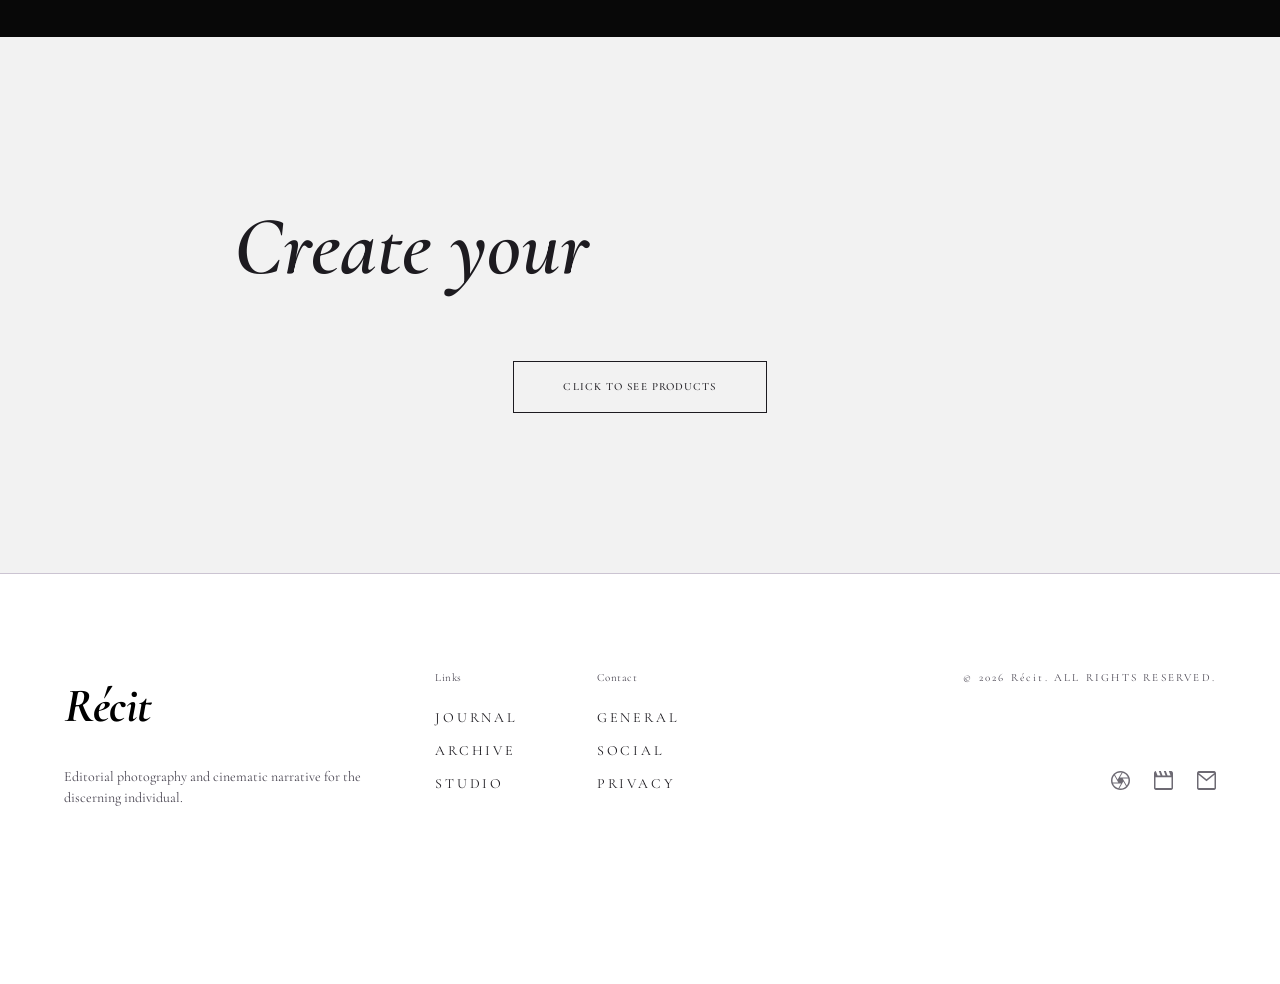
==== commit 1d74cb0e: "최적화" ====
--- a/index.html
+++ b/index.html
@@ -16,6 +16,9 @@
   <link
     href="https://fonts.googleapis.com/css2?family=Bodoni+Moda:ital,opsz,wght@0,6..96,400;1,6..96,400;1,6..96,500;1,6..96,600&family=Cormorant+Garamond:ital,wght@0,300;0,400;0,500;0,600;0,700;1,300;1,400;1,500;1,600;1,700&family=Cormorant+Infant:ital,wght@0,400;0,500;0,600;0,700;1,400;1,500;1,600;1,700&family=Hanken+Grotesk:wght@400;500;600;700&display=swap"
     rel="stylesheet">
+  <!-- Preload Hero Assets -->
+  <link rel="preload" href="assets/cinematic_corridor.jpg" as="image">
+  <link rel="preload" href="assets/hero_video.mp4" as="video" type="video/mp4">
 
   <!-- CSS Stylesheet -->
   <link rel="stylesheet" href="styles.css?v=14">
@@ -85,7 +88,7 @@
       </div>
       <div class="hero-right">
         <img src="assets/cinematic_corridor.jpg"
-          alt="A dark cinematic corridor with red-toned columns receding into dramatic depth" loading="eager">
+          alt="A dark cinematic corridor with red-toned columns receding into dramatic depth" loading="eager" decoding="async">
       </div>
     </section>
 
@@ -113,7 +116,7 @@
 
       <div class="intro-col-image">
         <div class="intro-image-wrapper">
-          <video class="intro-video" autoplay muted loop playsinline>
+          <video class="intro-video" autoplay muted loop playsinline preload="metadata">
             <source src="assets/about_travel.mp4" type="video/mp4">
           </video>
         </div>
@@ -150,7 +153,7 @@
             <div class="card-inner">
               <span class="card-num">01</span>
               <div class="card-img-wrap">
-                <img src="assets/vintage_camera.jpg" alt="Vintage analog film camera" loading="lazy">
+                <img src="assets/vintage_camera.jpg" alt="Vintage analog film camera" loading="lazy" decoding="async">
               </div>
               <div class="card-footer">
                 <span class="card-title">Camera & Guide Card</span>
@@ -164,7 +167,7 @@
             <div class="card-inner">
               <span class="card-num">02</span>
               <div class="card-img-wrap">
-                <img src="assets/ocean_waves.jpg" alt="Ocean waves at dusk" loading="lazy">
+                <img src="assets/ocean_waves.jpg" alt="Ocean waves at dusk" loading="lazy" decoding="async">
               </div>
               <div class="card-footer">
                 <span class="card-title">THE SENSORY NOTEBOOK</span>
@@ -177,7 +180,7 @@
             <div class="card-inner">
               <span class="card-num">03</span>
               <div class="card-img-wrap">
-                <img src="assets/solitary_tree.jpg" alt="Misty pine forest" loading="lazy">
+                <img src="assets/solitary_tree.jpg" alt="Misty pine forest" loading="lazy" decoding="async">
               </div>
               <div class="card-footer">
                 <span class="card-title">A LETTER FROM A YEAR AGO</span>
@@ -199,18 +202,17 @@
       <div class="process-scroll-track">
         <div class="process-spotlight" id="processSpotlight">
 
-          <!-- Background images (dimmed, conic-sweep revealed on activation) -->
           <div class="ps-bg-layer">
-            <img src="assets/open_book.jpg"        class="ps-bg-img" data-step="0" alt="" loading="lazy">
-            <img src="assets/magnifying_glass.jpg"  class="ps-bg-img" data-step="1" alt="" loading="lazy">
-            <img src="assets/luxury_box.jpg"        class="ps-bg-img" data-step="2" alt="" loading="lazy">
+            <img src="assets/open_book.jpg"        class="ps-bg-img" data-step="0" alt="" loading="lazy" decoding="async">
+            <img src="assets/magnifying_glass.jpg"  class="ps-bg-img" data-step="1" alt="" loading="lazy" decoding="async">
+            <img src="assets/luxury_box.jpg"        class="ps-bg-img" data-step="2" alt="" loading="lazy" decoding="async">
           </div>
 
           <!-- Spotlight reveal layer (cursor circle) -->
           <div class="ps-reveal-layer" id="psRevealLayer">
-            <img src="assets/open_book.jpg"        class="ps-reveal-img" data-step="0" alt="" loading="lazy">
-            <img src="assets/magnifying_glass.jpg"  class="ps-reveal-img" data-step="1" alt="" loading="lazy">
-            <img src="assets/luxury_box.jpg"        class="ps-reveal-img" data-step="2" alt="" loading="lazy">
+            <img src="assets/open_book.jpg"        class="ps-reveal-img" data-step="0" alt="" loading="lazy" decoding="async">
+            <img src="assets/magnifying_glass.jpg"  class="ps-reveal-img" data-step="1" alt="" loading="lazy" decoding="async">
+            <img src="assets/luxury_box.jpg"        class="ps-reveal-img" data-step="2" alt="" loading="lazy" decoding="async">
           </div>
 
           <!-- Sweep animation line: rotates 360° from centre on each step -->
@@ -297,13 +299,13 @@
         </p>
         <div class="footer-socials">
           <a href="#instagram" aria-label="Instagram">
-            <img src="assets/icon_instagram.svg" alt="Instagram logo icon" class="footer-social-icon">
+            <img src="assets/icon_instagram.svg" alt="Instagram logo icon" class="footer-social-icon" loading="lazy" decoding="async">
           </a>
           <a href="#twitter" aria-label="Twitter">
-            <img src="assets/icon_twitter.svg" alt="Twitter logo icon" class="footer-social-icon">
+            <img src="assets/icon_twitter.svg" alt="Twitter logo icon" class="footer-social-icon" loading="lazy" decoding="async">
           </a>
           <a href="#facebook" aria-label="Facebook">
-            <img src="assets/icon_facebook.svg" alt="Facebook logo icon" class="footer-social-icon">
+            <img src="assets/icon_facebook.svg" alt="Facebook logo icon" class="footer-social-icon" loading="lazy" decoding="async">
           </a>
         </div>
       </div>
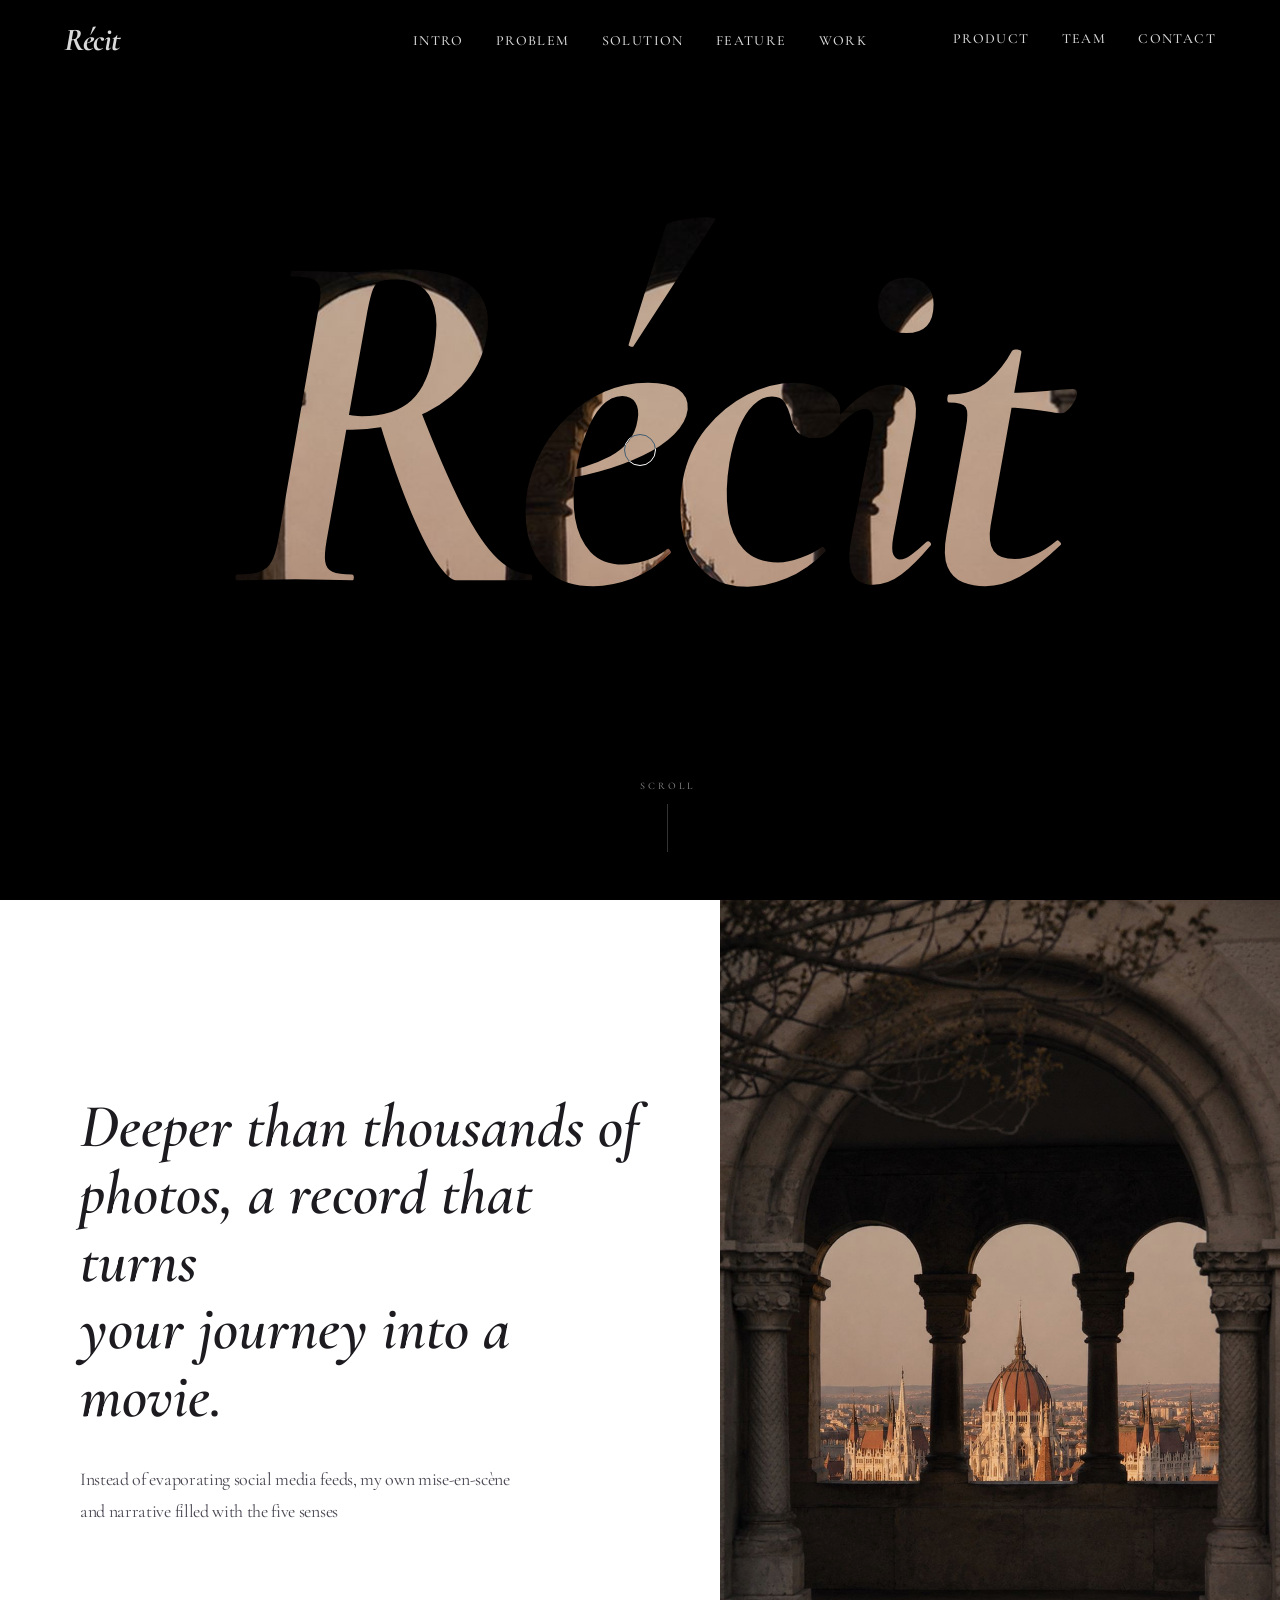
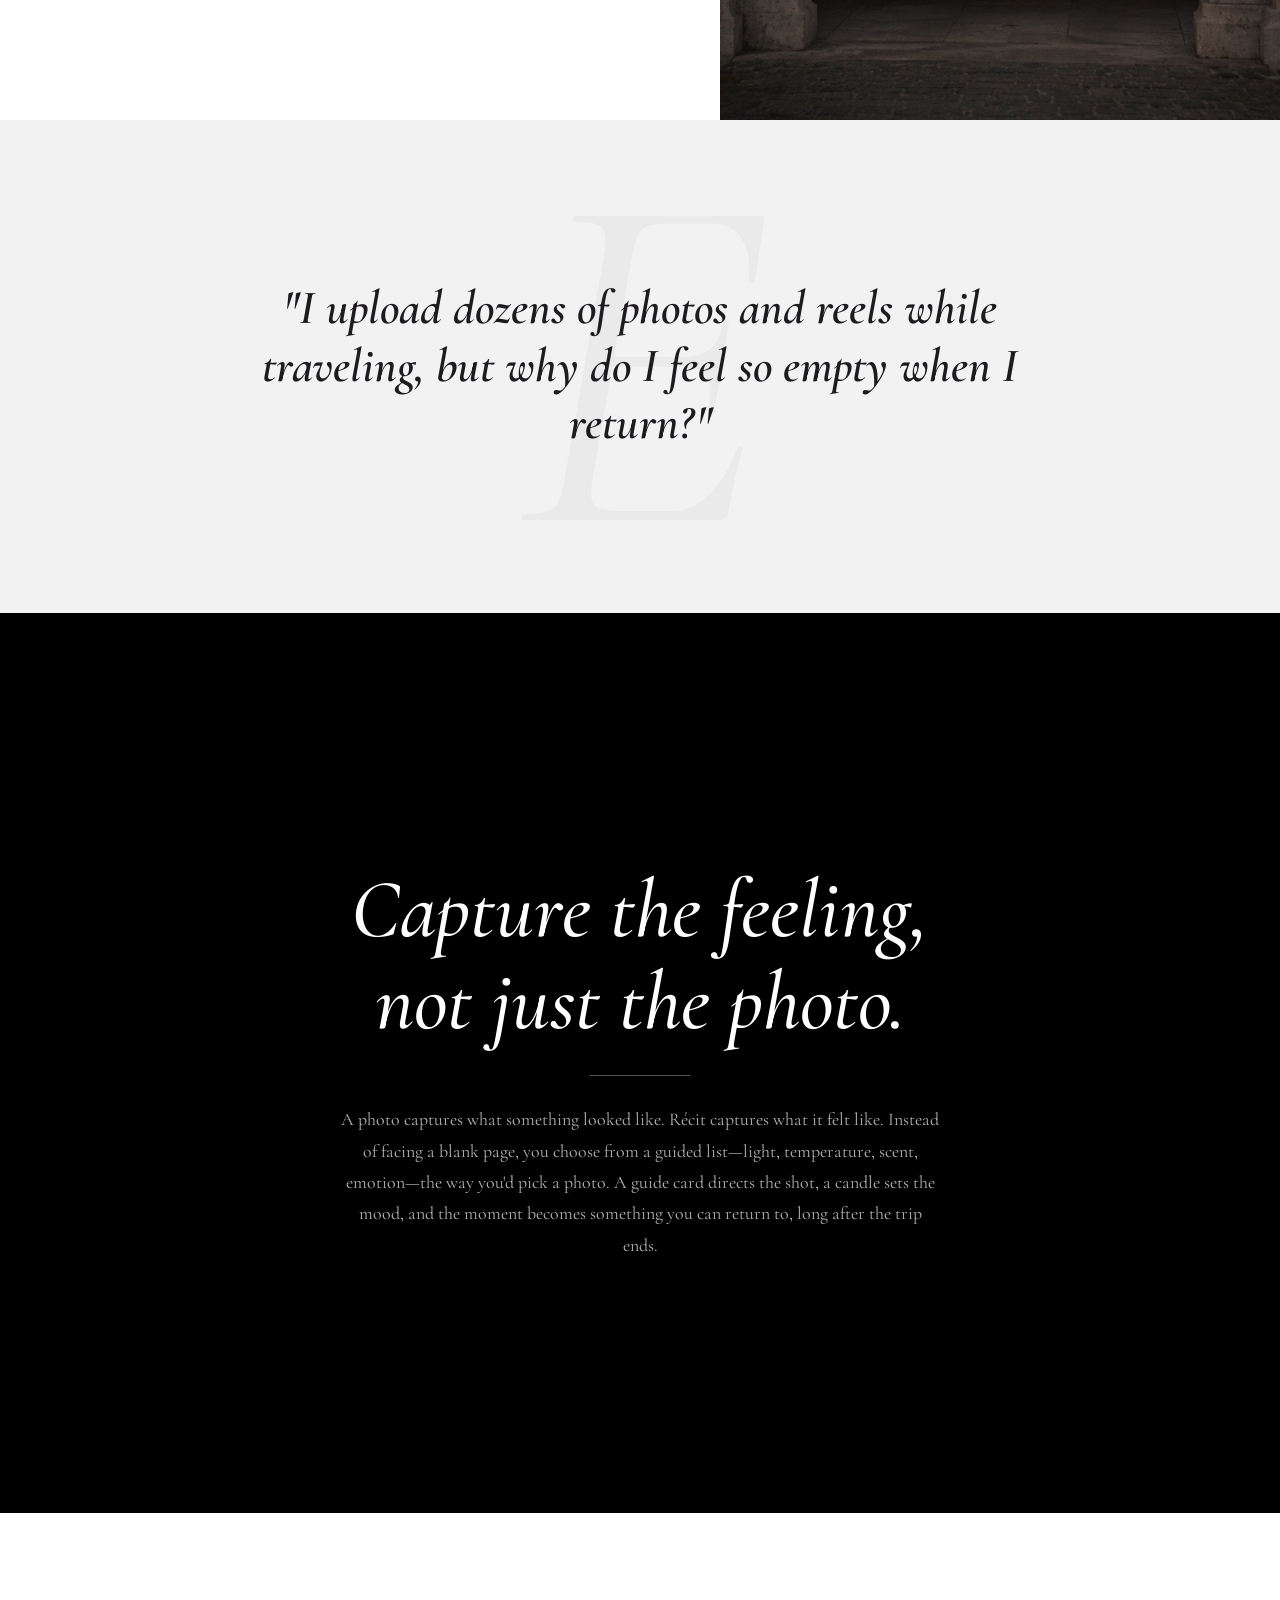
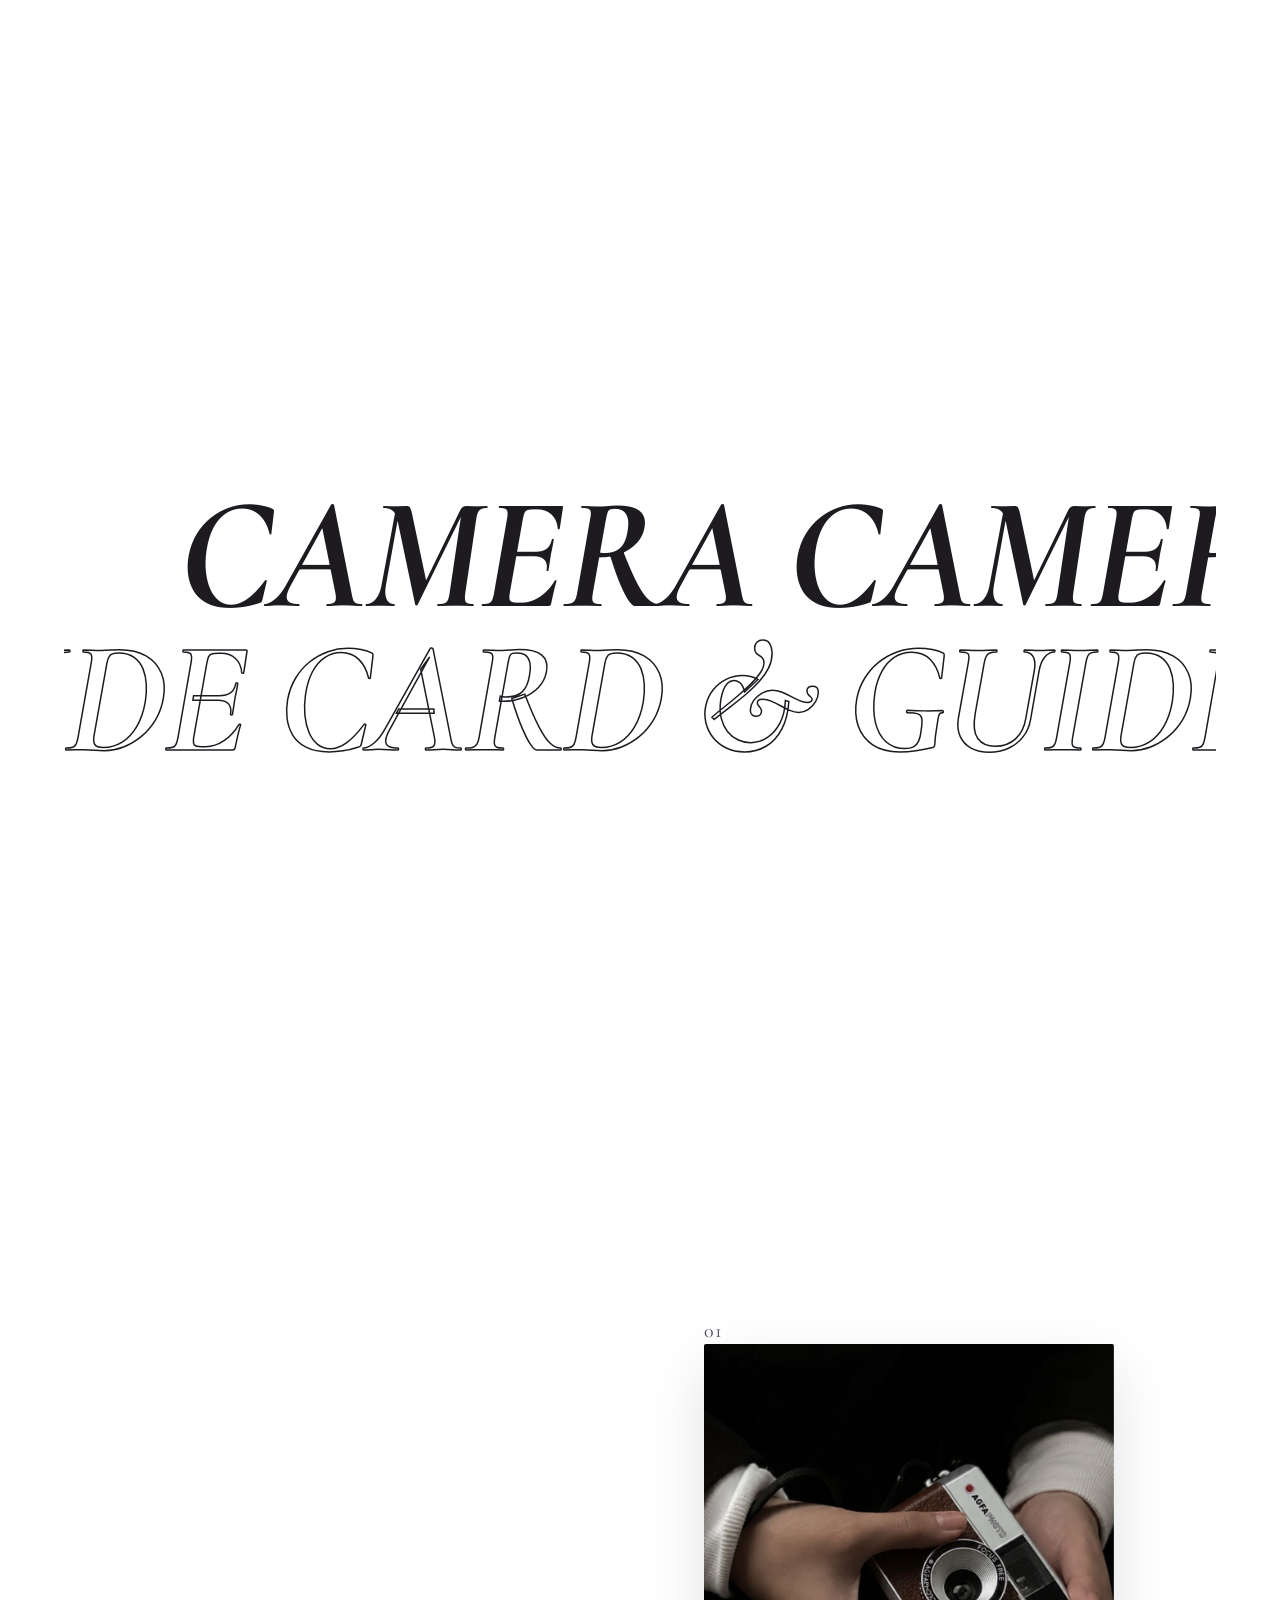
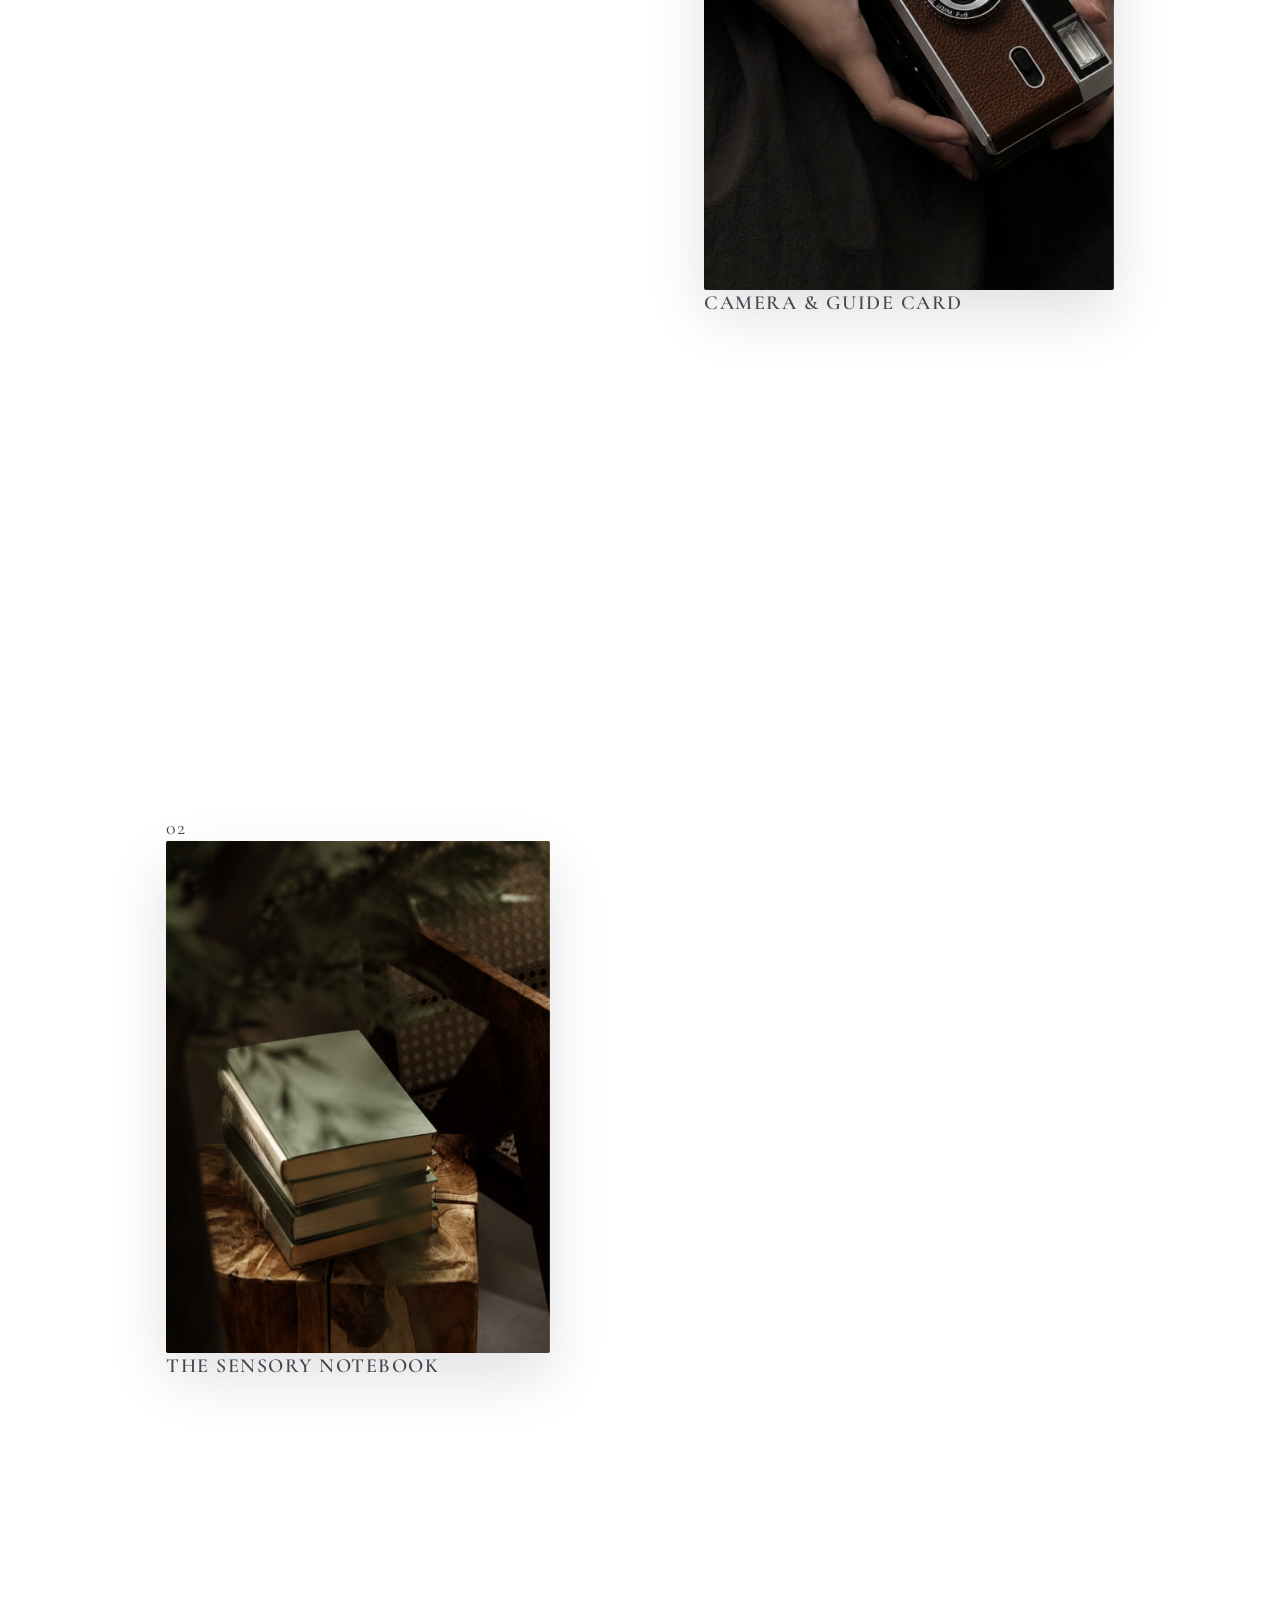
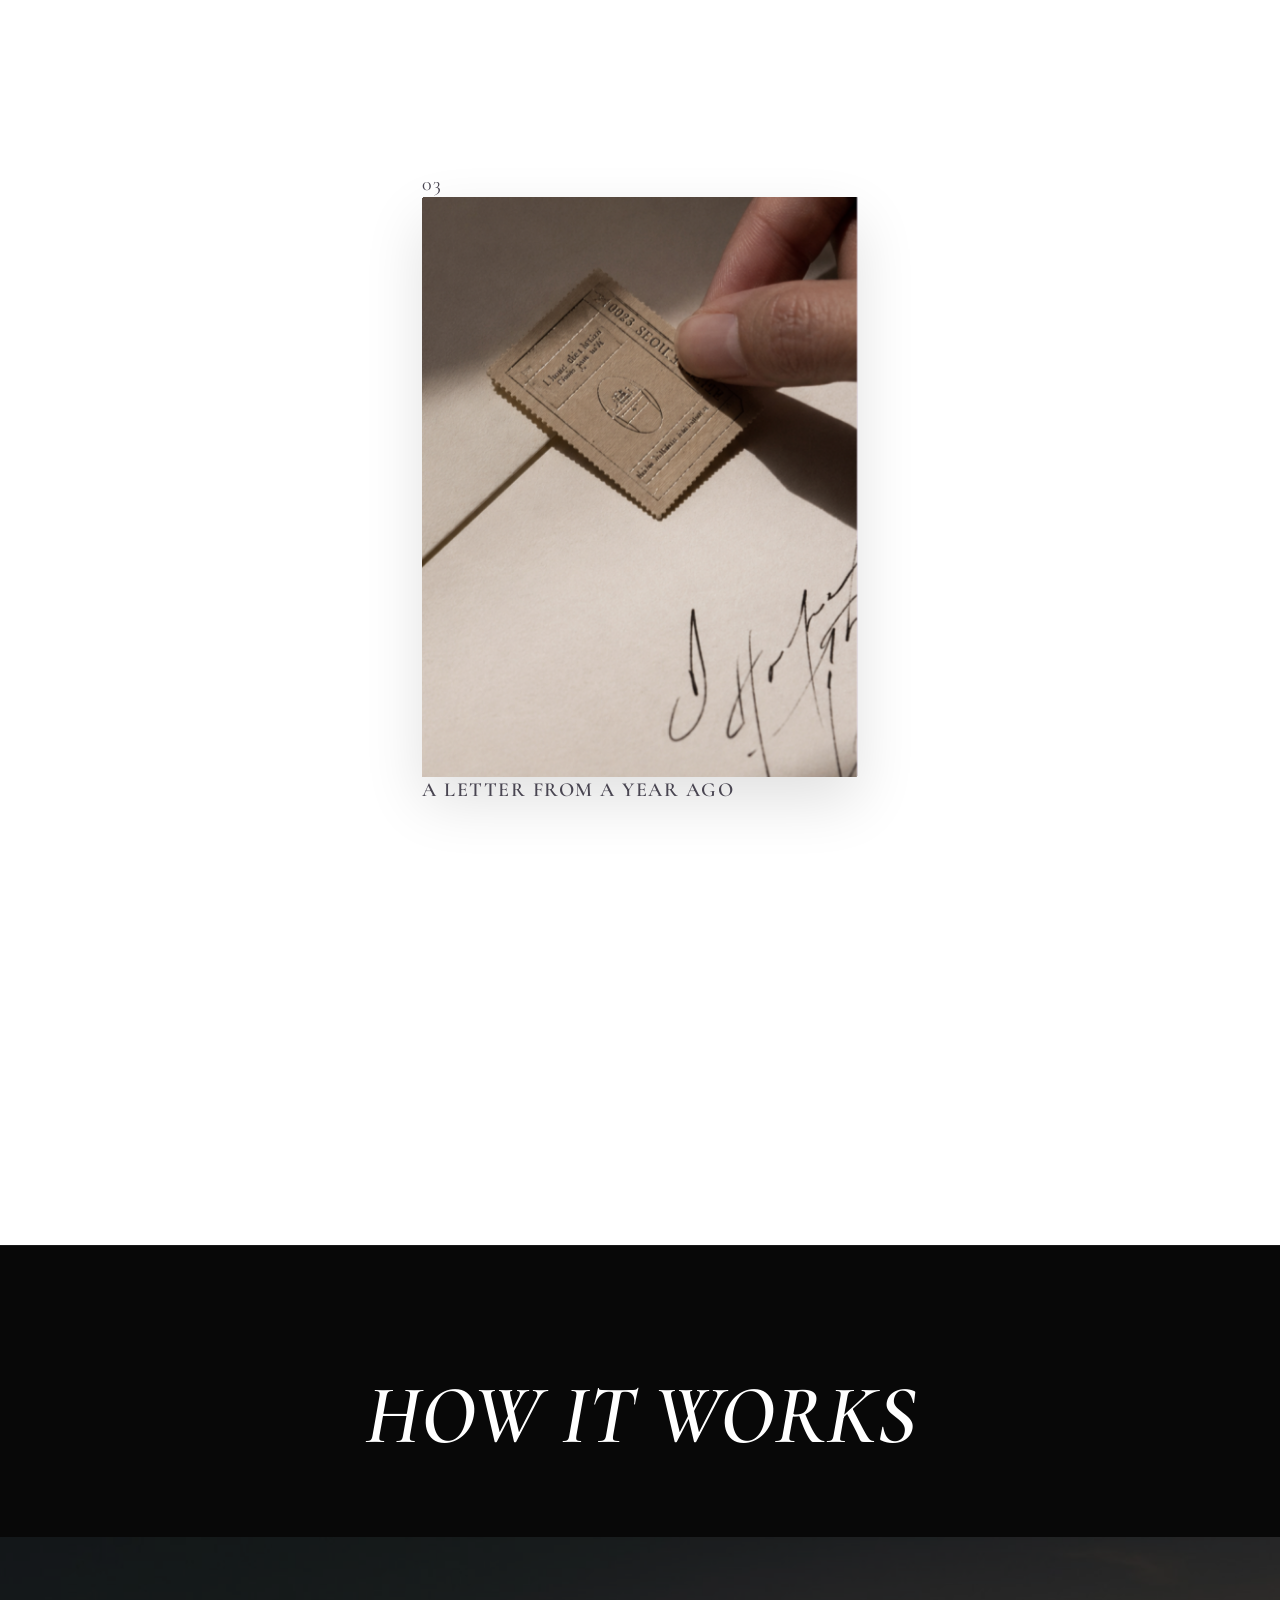
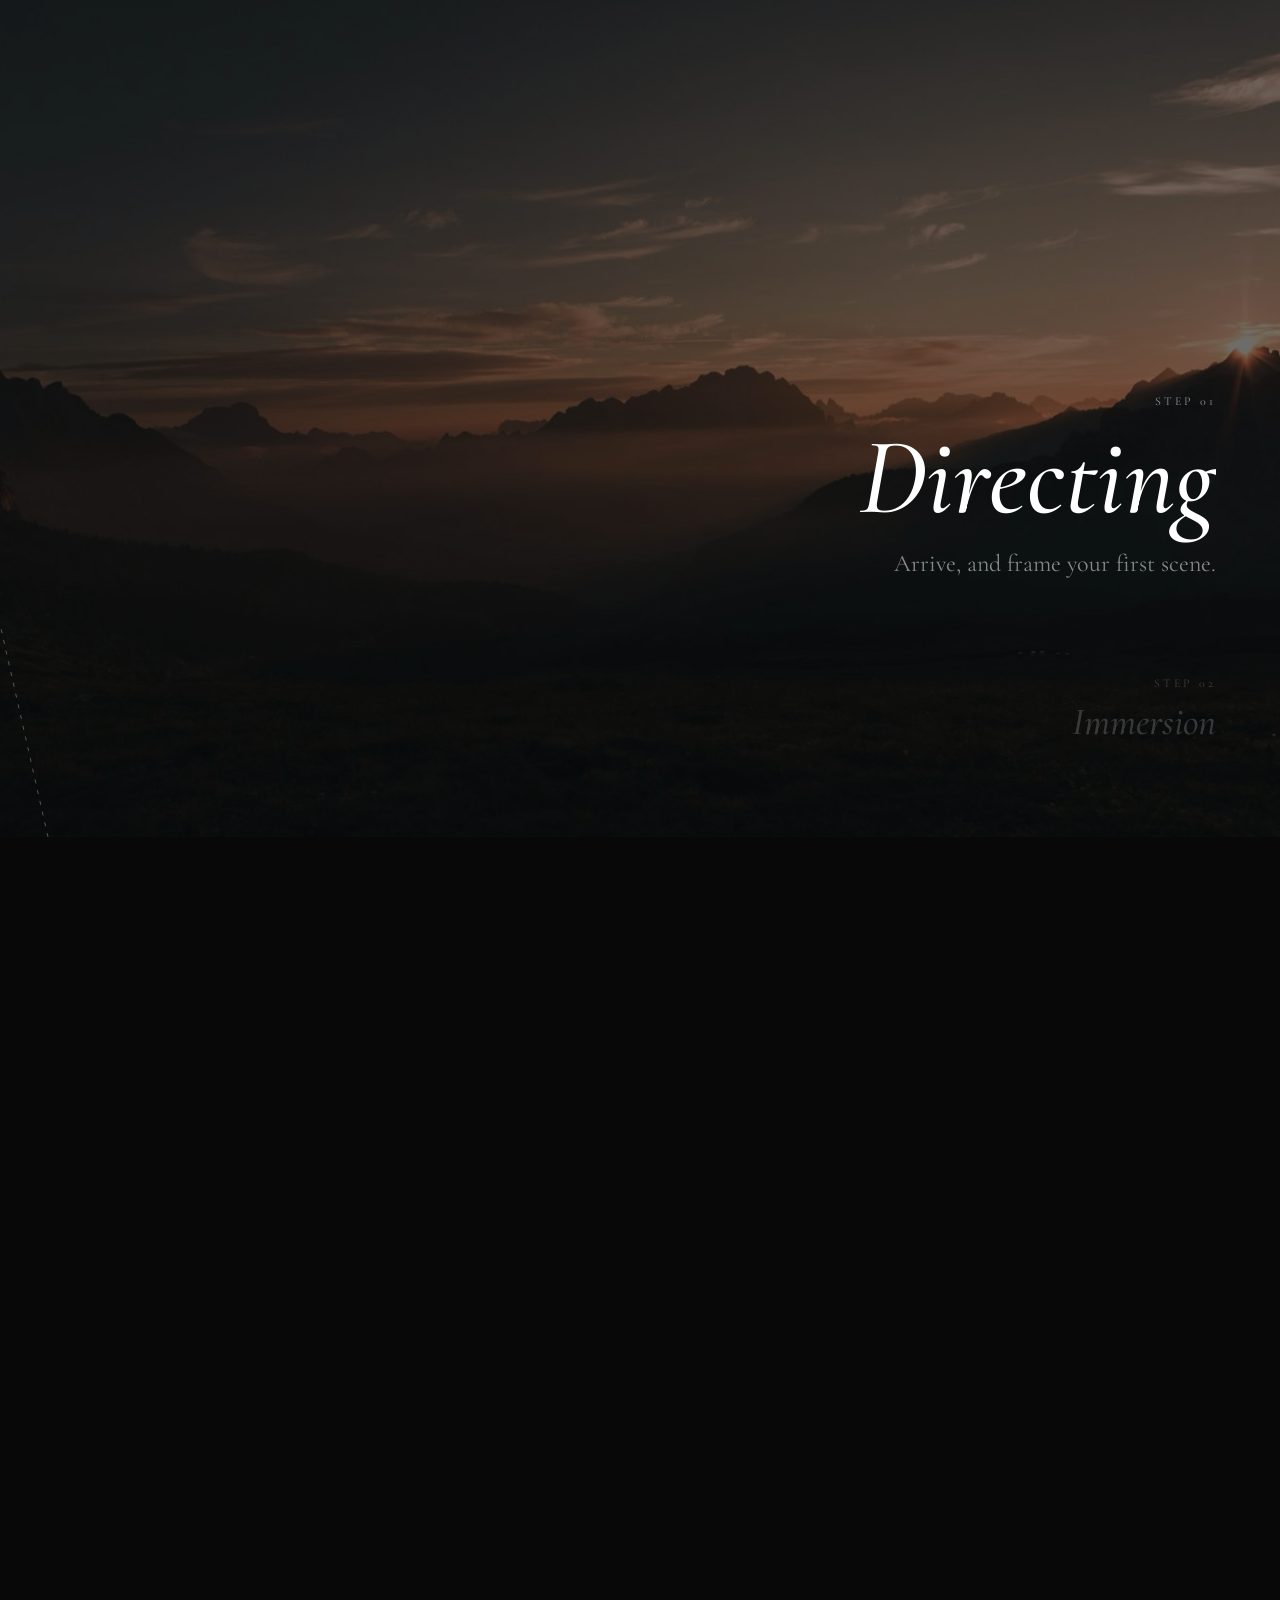
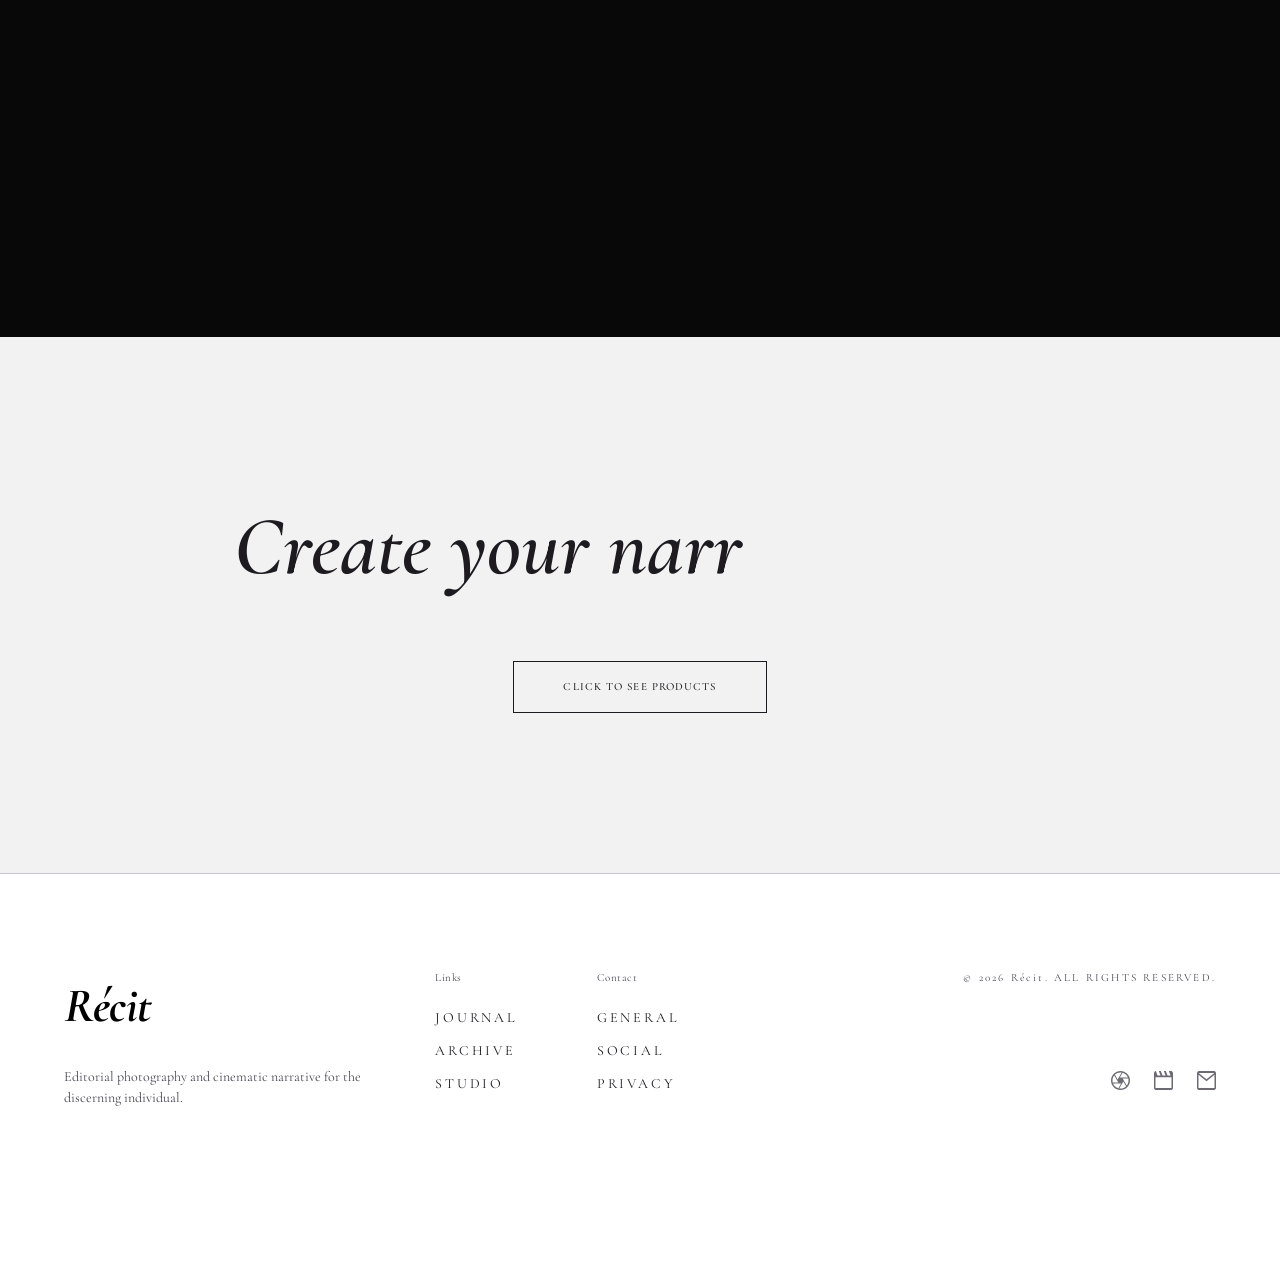
==== commit aa9fcda2: "인트로 수정" ====
--- a/index.html
+++ b/index.html
@@ -16,12 +16,9 @@
   <link
     href="https://fonts.googleapis.com/css2?family=Bodoni+Moda:ital,opsz,wght@0,6..96,400;1,6..96,400;1,6..96,500;1,6..96,600&family=Cormorant+Garamond:ital,wght@0,300;0,400;0,500;0,600;0,700;1,300;1,400;1,500;1,600;1,700&family=Cormorant+Infant:ital,wght@0,400;0,500;0,600;0,700;1,400;1,500;1,600;1,700&family=Hanken+Grotesk:wght@400;500;600;700&display=swap"
     rel="stylesheet">
-  <!-- Preload Hero Assets -->
-  <link rel="preload" href="assets/cinematic_corridor.jpg" as="image">
-  <link rel="preload" href="assets/hero_video.mp4" as="video" type="video/mp4">
 
   <!-- CSS Stylesheet -->
-  <link rel="stylesheet" href="styles.css?v=14">
+  <link rel="stylesheet" href="styles.css?v=16">
 </head>
 
 <body>
@@ -88,7 +85,7 @@
       </div>
       <div class="hero-right">
         <img src="assets/cinematic_corridor.jpg"
-          alt="A dark cinematic corridor with red-toned columns receding into dramatic depth" loading="eager" decoding="async">
+          alt="A dark cinematic corridor with red-toned columns receding into dramatic depth" loading="eager">
       </div>
     </section>
 
@@ -106,19 +103,29 @@
 
     <!-- Intro Feature Section -->
     <section class="intro-section" id="about">
-
-      <div class="intro-col-text">
-        <h2 class="intro-heading">Capture the feeling, not just the photo.</h2>
-        <p class="intro-desc">
-          A photo captures what something looked like. Récit captures what it felt like. Instead of facing a blank page, you choose from a guided list—light, temperature, scent, emotion—the way you'd pick a photo. A guide card directs the shot, a candle sets the mood, and the moment becomes something you can return to, long after the trip ends.
-        </p>
-      </div>
-
-      <div class="intro-col-image">
-        <div class="intro-image-wrapper">
-          <video class="intro-video" autoplay muted loop playsinline preload="metadata">
-            <source src="assets/about_travel.mp4" type="video/mp4">
-          </video>
+      <div class="intro-scroll-track">
+        <div class="intro-sticky">
+
+          <!-- Video background -->
+          <div class="intro-video-wrap">
+            <video class="intro-video" autoplay muted loop playsinline>
+              <source src="assets/about_travel.mp4" type="video/mp4">
+            </video>
+            <div class="intro-overlay"></div>
+          </div>
+
+          <!-- Text content -->
+          <div class="intro-content">
+            <h2 class="intro-heading">
+              <span class="intro-line" data-dir="left">Capture the feeling,</span>
+              <span class="intro-line" data-dir="right">not just the photo.</span>
+            </h2>
+            <div class="intro-rule"></div>
+            <p class="intro-desc">
+              A photo captures what something looked like. Récit captures what it felt like. Instead of facing a blank page, you choose from a guided list—light, temperature, scent, emotion—the way you'd pick a photo. A guide card directs the shot, a candle sets the mood, and the moment becomes something you can return to, long after the trip ends.
+            </p>
+          </div>
+
         </div>
       </div>
     </section>
@@ -153,7 +160,7 @@
             <div class="card-inner">
               <span class="card-num">01</span>
               <div class="card-img-wrap">
-                <img src="assets/vintage_camera.jpg" alt="Vintage analog film camera" loading="lazy" decoding="async">
+                <img src="assets/vintage_camera.jpg" alt="Vintage analog film camera" loading="lazy">
               </div>
               <div class="card-footer">
                 <span class="card-title">Camera & Guide Card</span>
@@ -167,7 +174,7 @@
             <div class="card-inner">
               <span class="card-num">02</span>
               <div class="card-img-wrap">
-                <img src="assets/ocean_waves.jpg" alt="Ocean waves at dusk" loading="lazy" decoding="async">
+                <img src="assets/ocean_waves.jpg" alt="Ocean waves at dusk" loading="lazy">
               </div>
               <div class="card-footer">
                 <span class="card-title">THE SENSORY NOTEBOOK</span>
@@ -180,7 +187,7 @@
             <div class="card-inner">
               <span class="card-num">03</span>
               <div class="card-img-wrap">
-                <img src="assets/solitary_tree.jpg" alt="Misty pine forest" loading="lazy" decoding="async">
+                <img src="assets/solitary_tree.jpg" alt="Misty pine forest" loading="lazy">
               </div>
               <div class="card-footer">
                 <span class="card-title">A LETTER FROM A YEAR AGO</span>
@@ -202,17 +209,18 @@
       <div class="process-scroll-track">
         <div class="process-spotlight" id="processSpotlight">
 
+          <!-- Background images (dimmed, conic-sweep revealed on activation) -->
           <div class="ps-bg-layer">
-            <img src="assets/open_book.jpg"        class="ps-bg-img" data-step="0" alt="" loading="lazy" decoding="async">
-            <img src="assets/magnifying_glass.jpg"  class="ps-bg-img" data-step="1" alt="" loading="lazy" decoding="async">
-            <img src="assets/luxury_box.jpg"        class="ps-bg-img" data-step="2" alt="" loading="lazy" decoding="async">
+            <img src="assets/open_book.jpg"        class="ps-bg-img" data-step="0" alt="" loading="lazy">
+            <img src="assets/magnifying_glass.jpg"  class="ps-bg-img" data-step="1" alt="" loading="lazy">
+            <img src="assets/luxury_box.jpg"        class="ps-bg-img" data-step="2" alt="" loading="lazy">
           </div>
 
           <!-- Spotlight reveal layer (cursor circle) -->
           <div class="ps-reveal-layer" id="psRevealLayer">
-            <img src="assets/open_book.jpg"        class="ps-reveal-img" data-step="0" alt="" loading="lazy" decoding="async">
-            <img src="assets/magnifying_glass.jpg"  class="ps-reveal-img" data-step="1" alt="" loading="lazy" decoding="async">
-            <img src="assets/luxury_box.jpg"        class="ps-reveal-img" data-step="2" alt="" loading="lazy" decoding="async">
+            <img src="assets/open_book.jpg"        class="ps-reveal-img" data-step="0" alt="" loading="lazy">
+            <img src="assets/magnifying_glass.jpg"  class="ps-reveal-img" data-step="1" alt="" loading="lazy">
+            <img src="assets/luxury_box.jpg"        class="ps-reveal-img" data-step="2" alt="" loading="lazy">
           </div>
 
           <!-- Sweep animation line: rotates 360° from centre on each step -->
@@ -299,13 +307,13 @@
         </p>
         <div class="footer-socials">
           <a href="#instagram" aria-label="Instagram">
-            <img src="assets/icon_instagram.svg" alt="Instagram logo icon" class="footer-social-icon" loading="lazy" decoding="async">
+            <img src="assets/icon_instagram.svg" alt="Instagram logo icon" class="footer-social-icon">
           </a>
           <a href="#twitter" aria-label="Twitter">
-            <img src="assets/icon_twitter.svg" alt="Twitter logo icon" class="footer-social-icon" loading="lazy" decoding="async">
+            <img src="assets/icon_twitter.svg" alt="Twitter logo icon" class="footer-social-icon">
           </a>
           <a href="#facebook" aria-label="Facebook">
-            <img src="assets/icon_facebook.svg" alt="Facebook logo icon" class="footer-social-icon" loading="lazy" decoding="async">
+            <img src="assets/icon_facebook.svg" alt="Facebook logo icon" class="footer-social-icon">
           </a>
         </div>
       </div>
@@ -314,7 +322,7 @@
   </footer>
 
   <!-- Interactive Logic -->
-  <script src="script.js?v=14"></script>
+  <script src="script.js?v=16"></script>
 
 </body>
 
--- a/styles.css
+++ b/styles.css
@@ -276,49 +276,108 @@
 
   /* Intro Feature Section */
   .intro-section {
+    padding: 0;
+    overflow: hidden;
+  }
+
+  .intro-scroll-track {
+    height: 300vh;
     position: relative;
-    display: flex;
-    padding: 128px 64px;
-    min-height: 800px;
+  }
+
+  .intro-sticky {
+    position: sticky;
+    top: 0;
+    height: 100vh;
+    overflow: hidden;
+    background: #000;
+  }
+
+  /* Video layer */
+  .intro-video-wrap {
+    position: absolute;
+    inset: 0;
+    z-index: 1;
+  }
+
+  .intro-video {
+    width: 100%;
+    height: 100%;
+    object-fit: cover;
+    transform-origin: center center;
+    will-change: transform;
+    filter: saturate(0.25) brightness(0.85) contrast(1.05);
+  }
+
+  .intro-overlay {
+    position: absolute;
+    inset: 0;
+    background: rgba(0, 0, 0, 0.72);
+    will-change: opacity;
+  }
+
+  /* Text layer */
+  .intro-content {
+    position: absolute;
+    inset: 0;
+    z-index: 3;
+    display: flex;
+    flex-direction: column;
     align-items: center;
     justify-content: center;
-    overflow: hidden;
-  }
-
-  .intro-col-label {
-    width: 40px;
-    display: flex;
-    align-items: flex-start;
-    justify-content: center;
-    padding-bottom: 32px;
-  }
-
-  .intro-col-text {
-    position: relative;
-    z-index: 3;
-    max-width: 800px;
     text-align: center;
-    color: #ffffff;
-    display: flex;
-    flex-direction: column;
-    justify-content: center;
-    align-items: center;
-    gap: 24px;
+    padding: 0 64px;
+    color: #fff;
+    gap: 28px;
   }
 
   .intro-heading {
     font-family: var(--font-heading);
-    font-size: clamp(36px, 4vw, 48px);
+    font-size: clamp(48px, 6.5vw, 100px);
     font-weight: 500;
-  }
-
-  .intro-col-image {
-    position: absolute;
-    top: 100px;
-    left: 100px;
-    width: calc(100% - 200px);
-    height: calc(100% - 200px);
-    z-index: 1;
+    font-style: italic;
+    line-height: 1.1;
+  }
+
+  /* Lines slide in from opposite sides */
+  .intro-line {
+    display: block;
+    opacity: 0;
+    will-change: transform, opacity;
+    transition: transform 1.1s cubic-bezier(0.16, 1, 0.3, 1),
+                opacity  0.9s ease;
+  }
+  .intro-line[data-dir="left"]  { transform: translateX(-140px); }
+  .intro-line[data-dir="right"] {
+    transform: translateX(140px);
+    transition-delay: 0.18s;
+  }
+  .intro-line.visible {
+    opacity: 1;
+    transform: translateX(0);
+  }
+
+  /* Horizontal rule */
+  .intro-rule {
+    width: 0;
+    height: 1px;
+    background: rgba(255, 255, 255, 0.35);
+    transition: width 1s cubic-bezier(0.25, 1, 0.5, 1) 0.3s;
+  }
+  .intro-rule.visible { width: 100px; }
+
+  /* Description */
+  .intro-desc {
+    max-width: 600px;
+    font-family: var(--font-body);
+    font-size: clamp(15px, 1.4vw, 18px);
+    line-height: 1.75;
+    color: rgba(255, 255, 255, 0.7);
+    opacity: 0;
+    transition: opacity 1s ease 0.9s;
+  }
+  .intro-desc.visible {
+    opacity: 1;
   }
 
   /* Narrative Gallery Section */
@@ -941,38 +1000,6 @@
     white-space: nowrap;
   }
 
-  .intro-image-wrapper {
-    background: var(--color-bg-subtle);
-    overflow: hidden;
-    width: 100%;
-    height: 100%;
-    position: relative;
-  }
-
-  .intro-image-wrapper::after {
-    content: '';
-    position: absolute;
-    inset: 0;
-    background: rgba(0, 0, 0, 0.4);
-    z-index: 2;
-  }
-
-  .intro-image-wrapper img,
-  .intro-image-wrapper video {
-    width: 100%;
-    height: 100%;
-    object-fit: cover;
-    transition: transform var(--transition-smooth);
-  }
-
-  .intro-image-wrapper video {
-    filter: saturate(0.35) brightness(0.9) contrast(1.05);
-  }
-
-  .intro-image-wrapper:hover img,
-  .intro-image-wrapper:hover video {
-    transform: scale(1.03);
-  }
 
   /* Narrative Preview Banner (Image Reference Layout) */
   .narrative-preview {
@@ -1251,7 +1278,6 @@
   /* CSS Contain ???뱀뀡 媛??덉씠?꾩썐 ?ш퀎??李⑤떒 */
   .quote-section,
   .gallery-section,
-  .intro-section,
   .cta-section {
     contain: layout style;
   }
@@ -1429,31 +1455,11 @@
       font-size: 24px;
     }
 
-    .intro-section {
-      padding: 64px 24px;
-      min-height: 100vh;
-    }
-
-    .intro-col-label {
-      width: auto;
-      padding-bottom: 0;
-      justify-content: flex-start;
-    }
-
-    .intro-label {
-      writing-mode: horizontal-tb;
-      transform: none;
-    }
-
-    .intro-col-text {
-      padding-top: 0;
-      gap: 16px;
-    }
-
-    .intro-col-image {
-      padding-top: 0;
-      width: 100%;
-    }
+    .intro-content { padding: 0 24px; gap: 20px; }
+    .intro-heading { font-size: clamp(36px, 9vw, 56px); }
+    .intro-line[data-dir="left"]  { transform: translateX(-60px); }
+    .intro-line[data-dir="right"] { transform: translateX(60px);  }
+    .intro-desc { font-size: 15px; }
 
     .gallery-section {
       padding: 64px 24px;
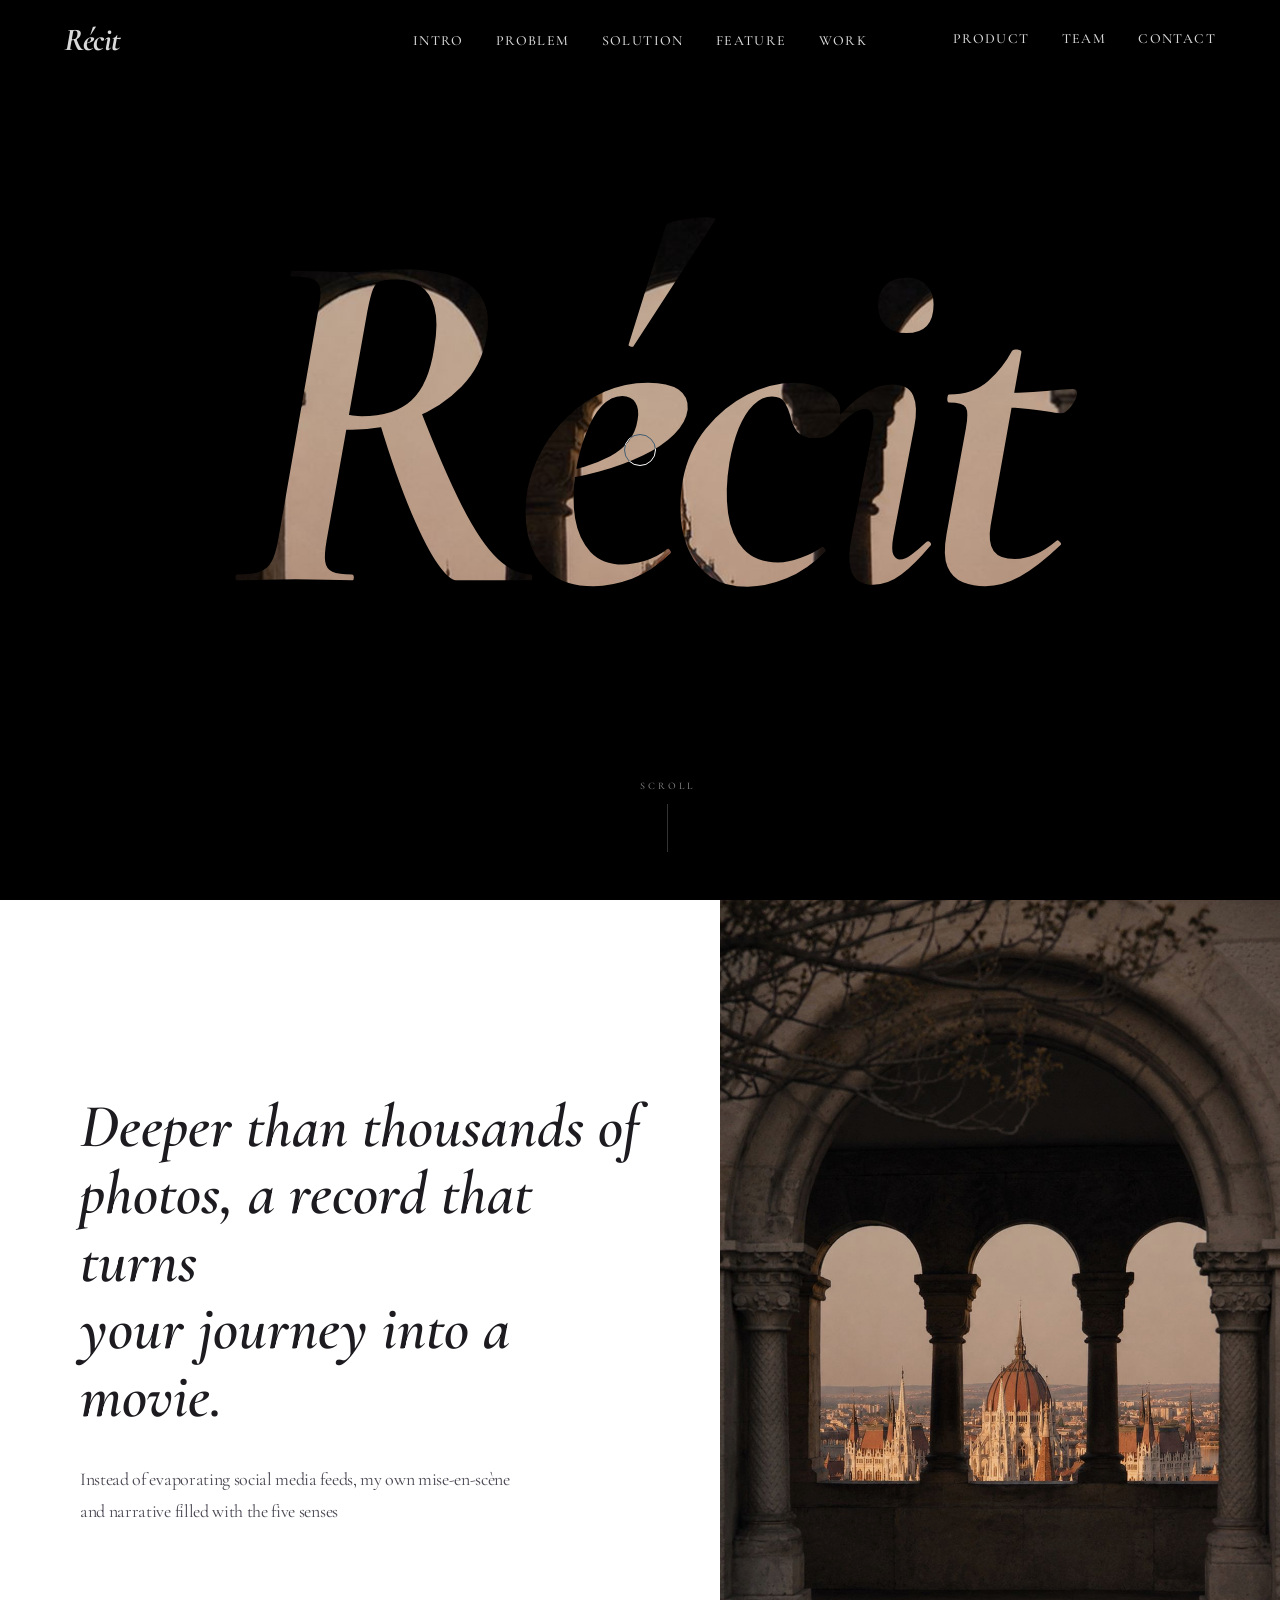
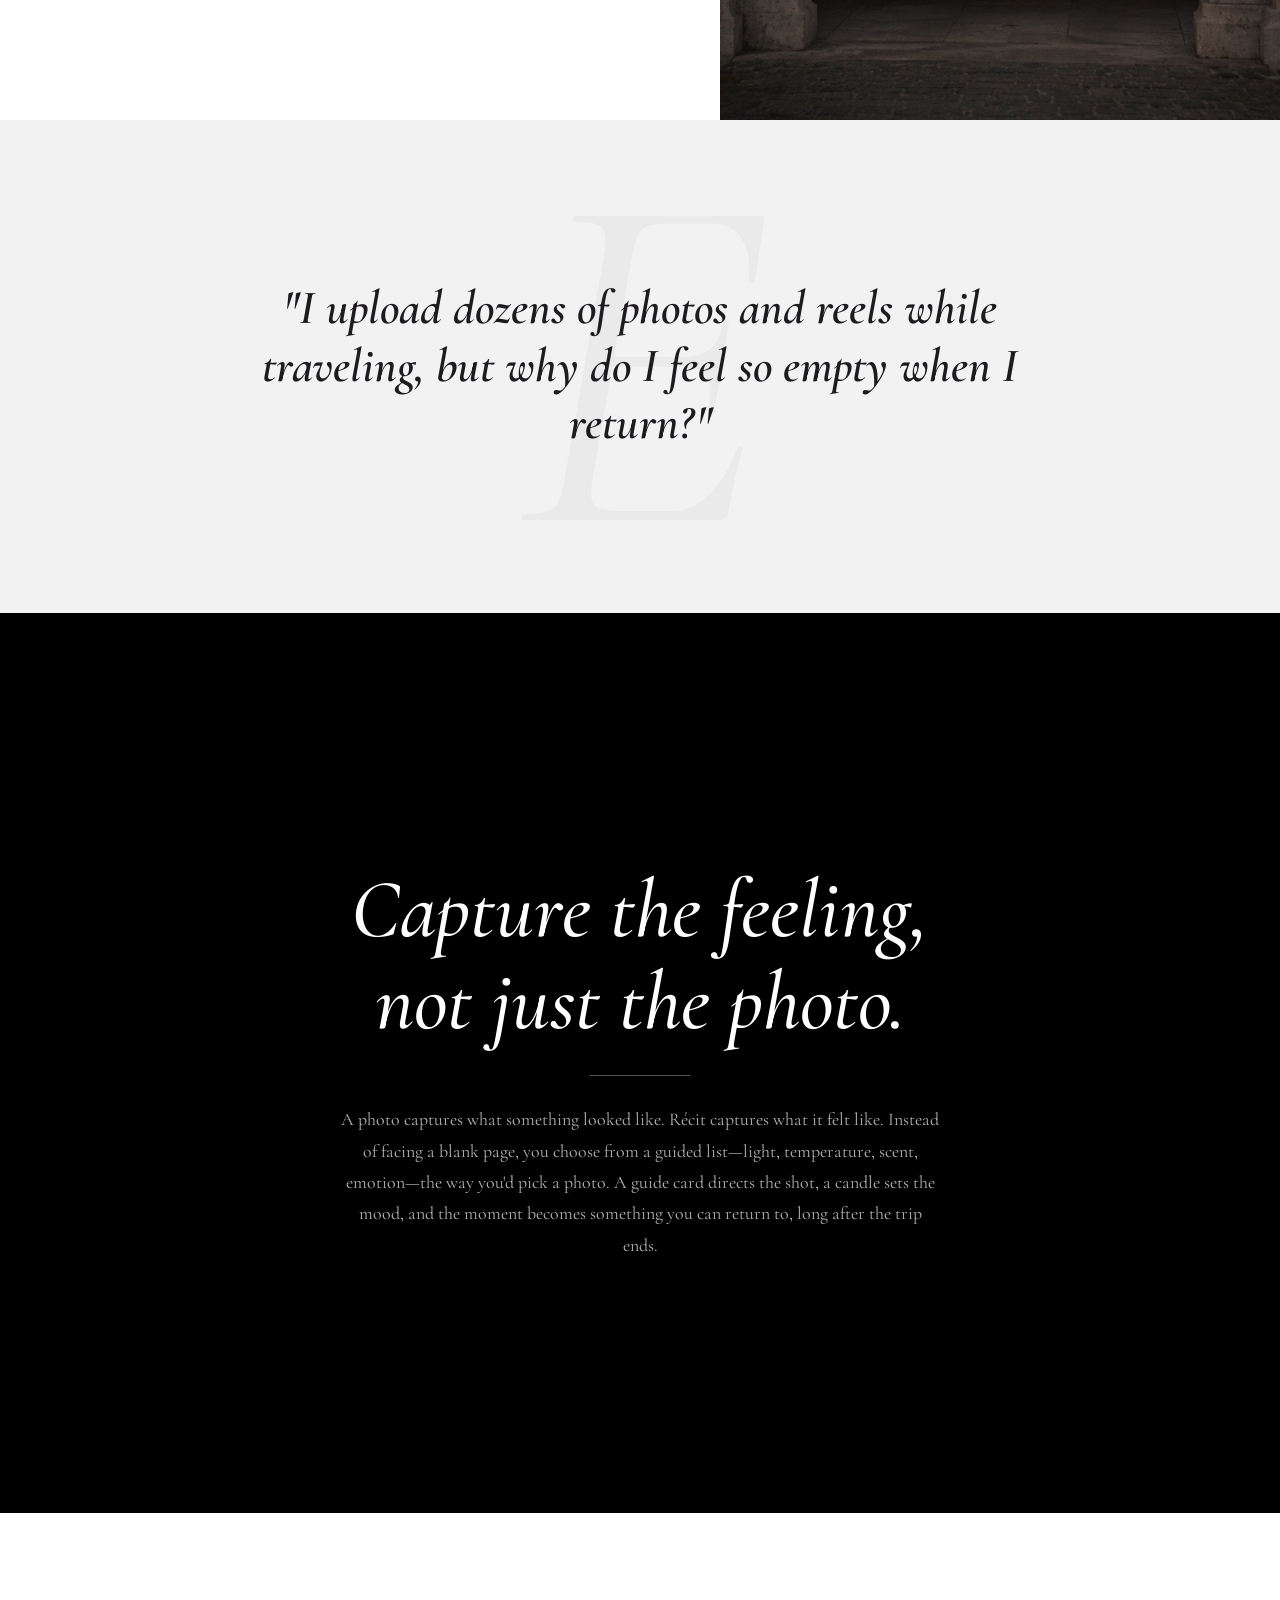
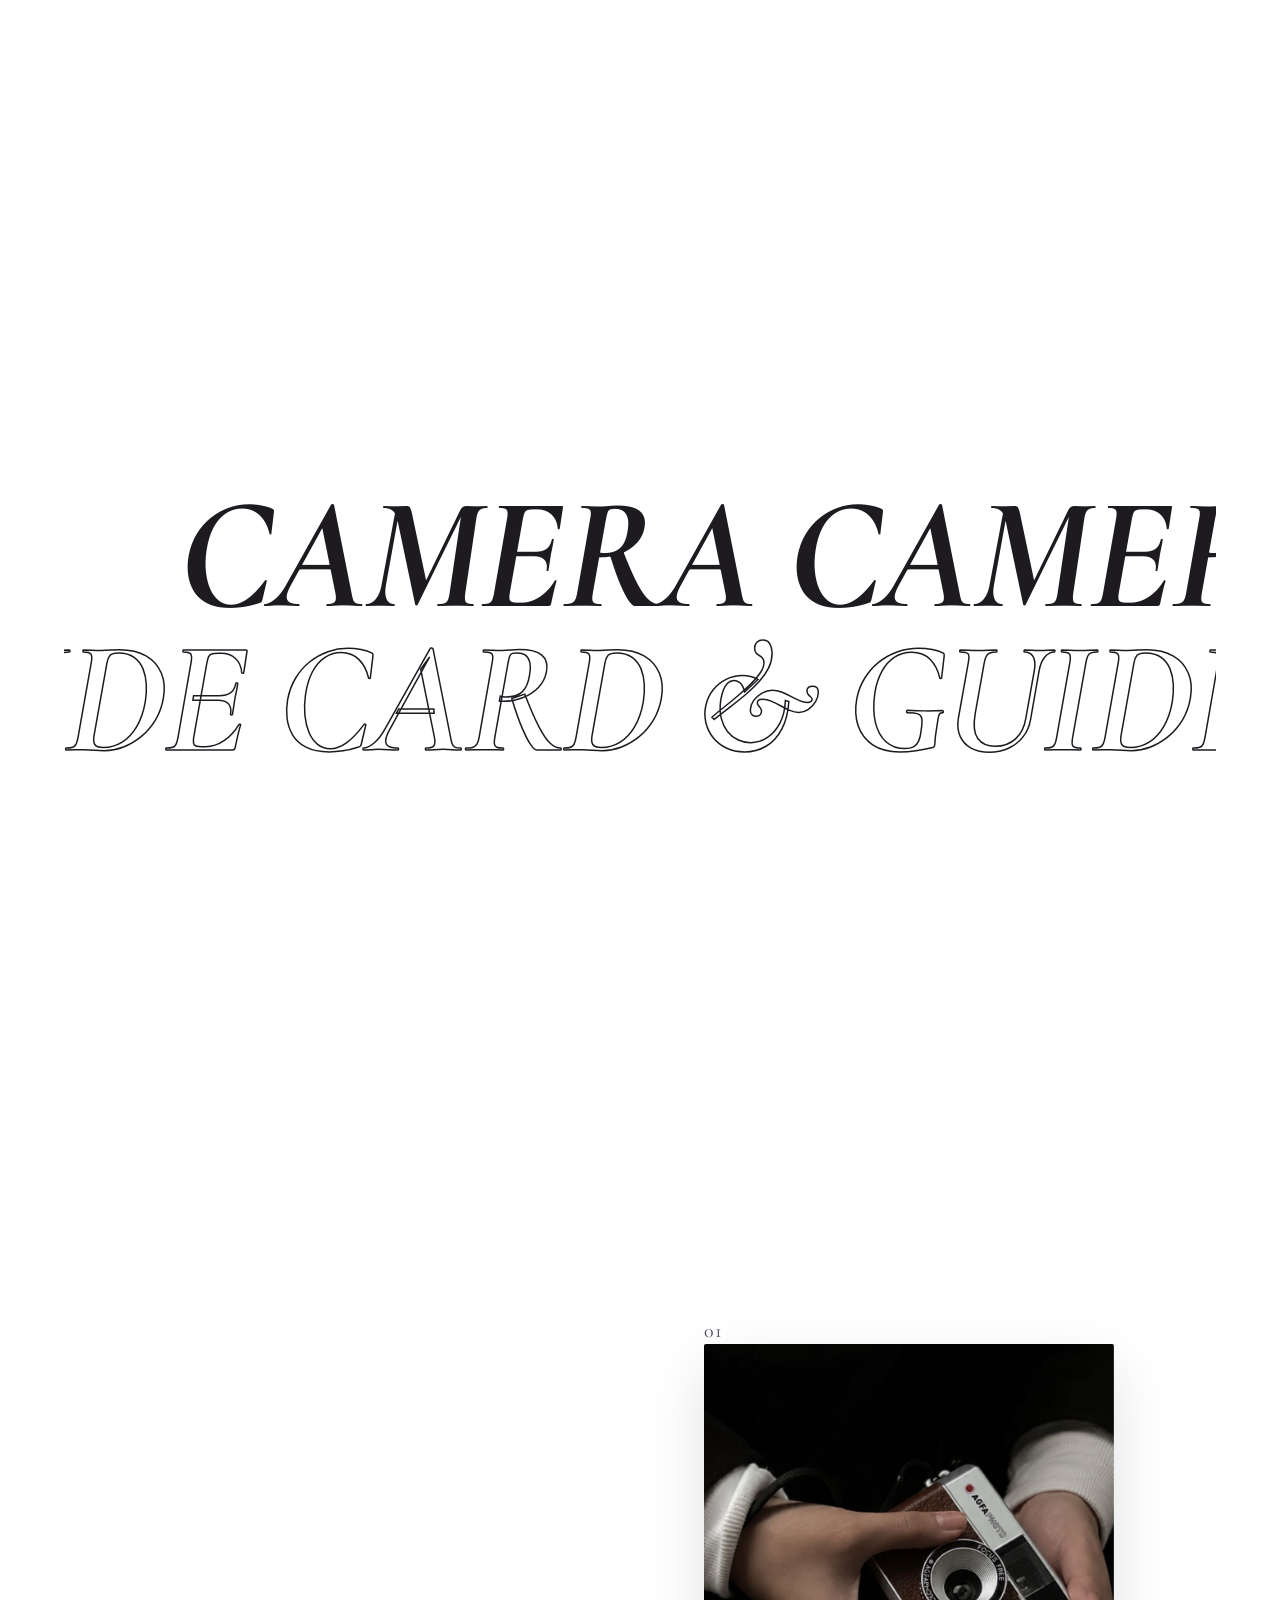
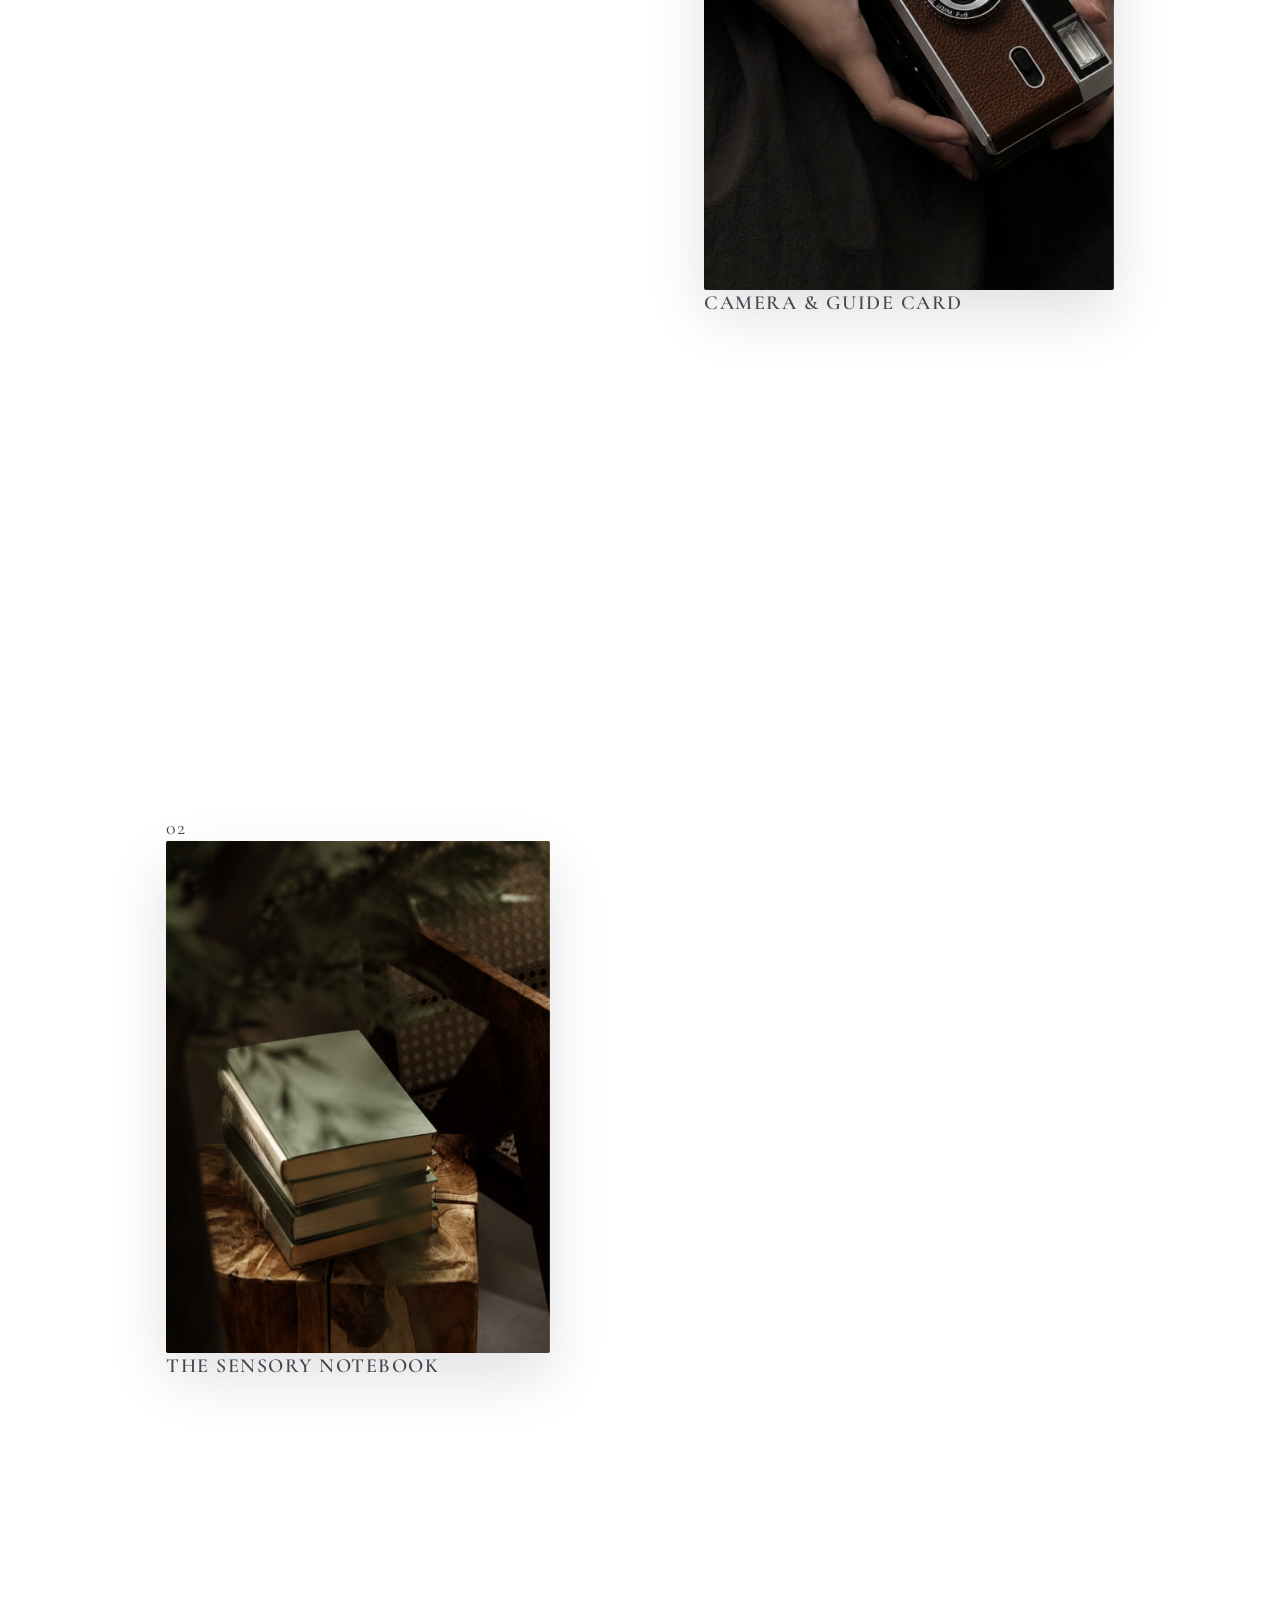
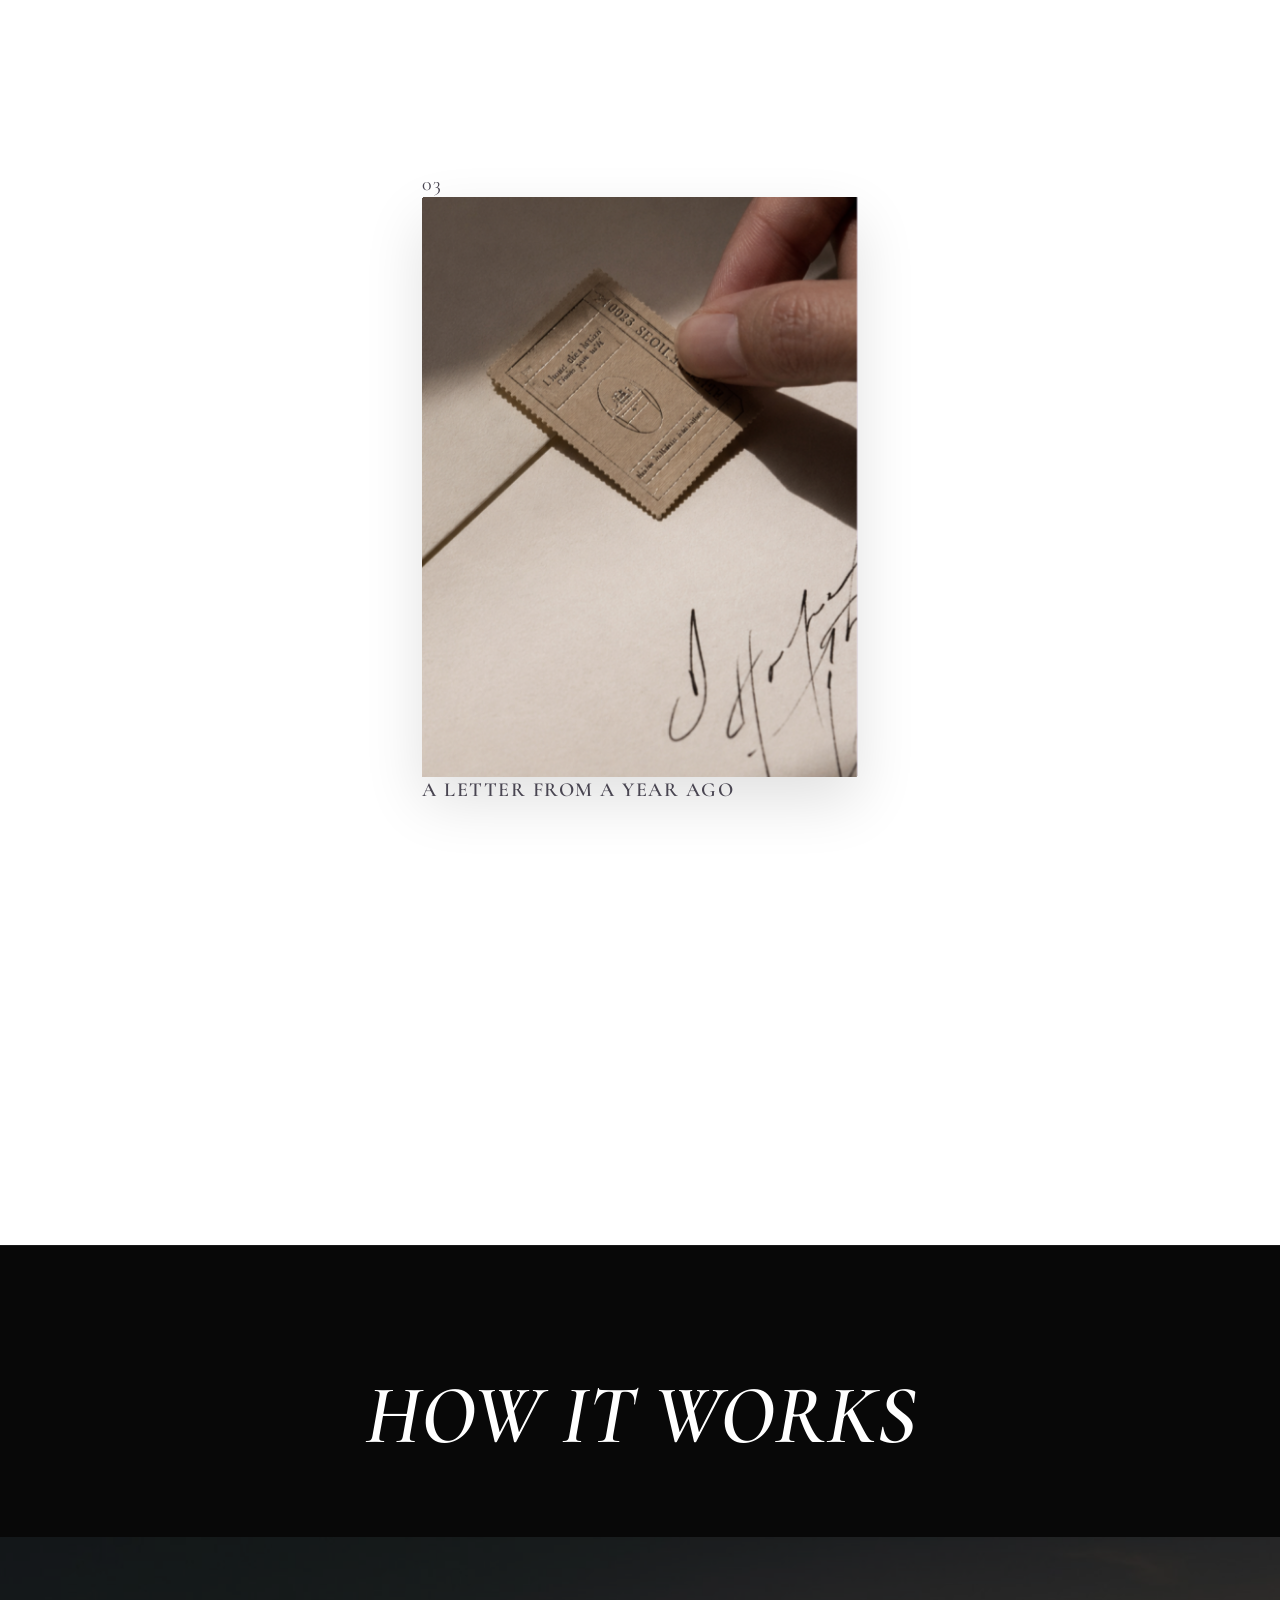
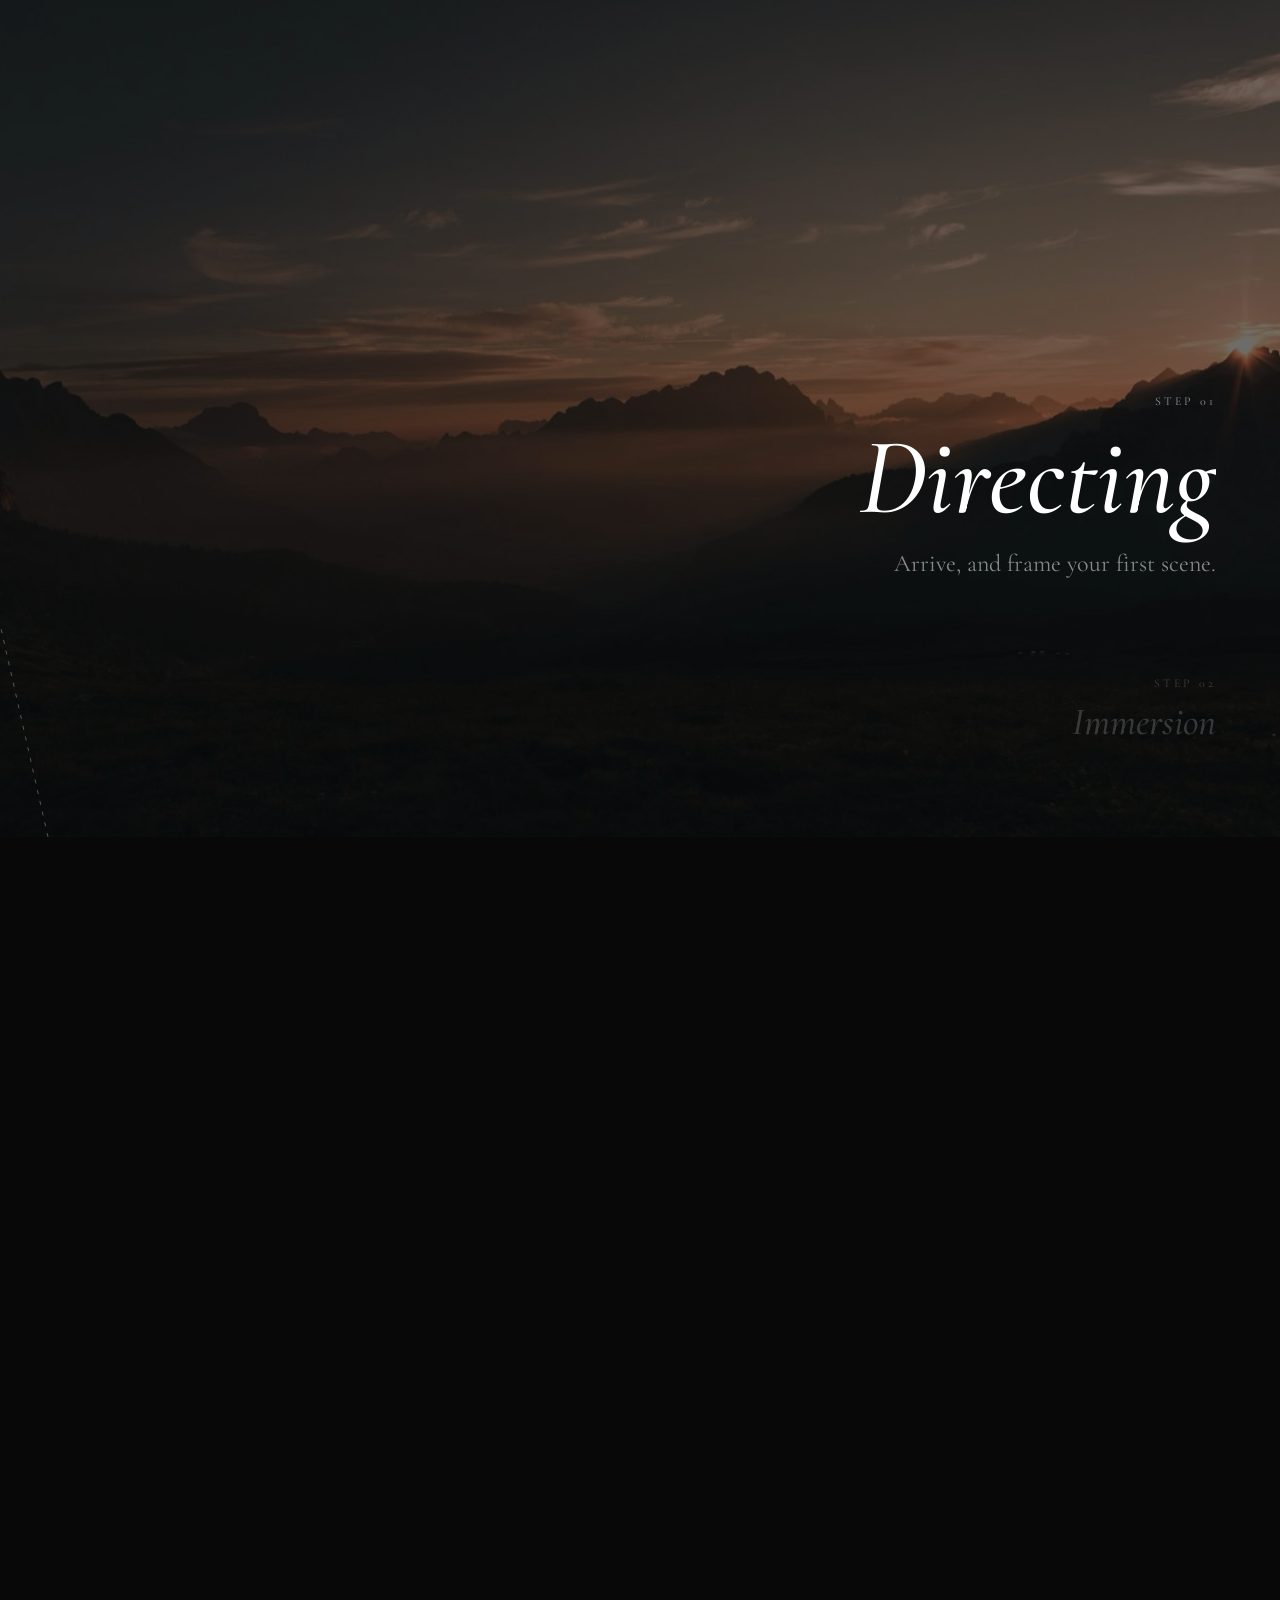
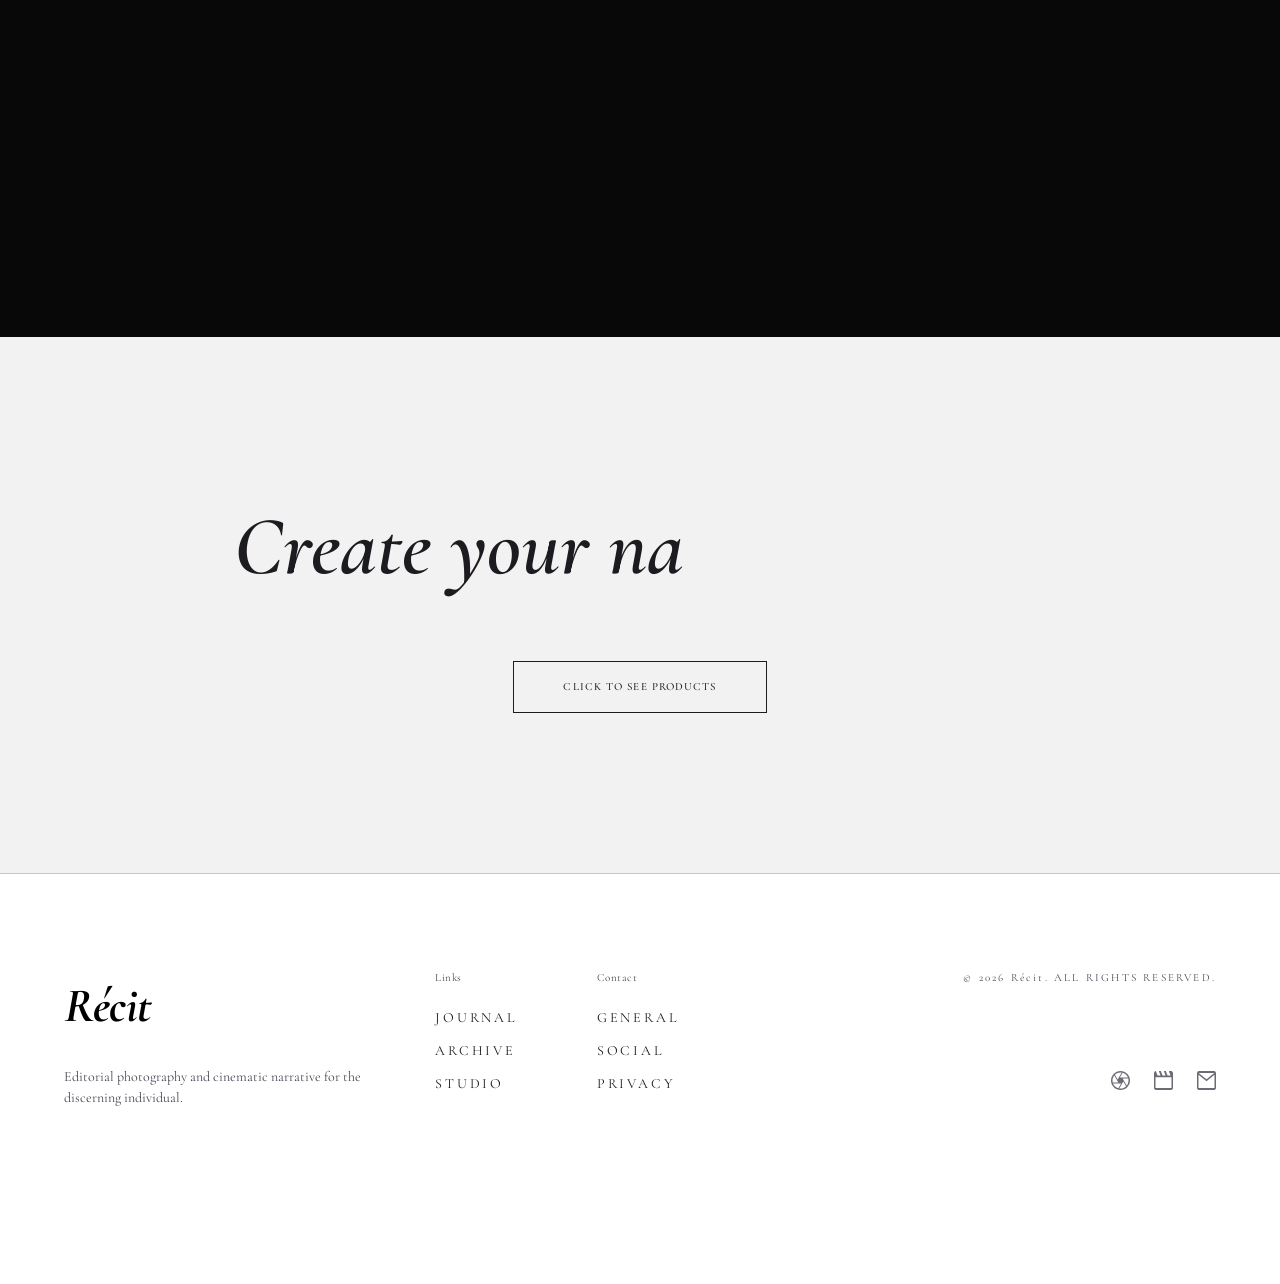
==== commit 2447b46c: "인트로 수정" ====
--- a/index.html
+++ b/index.html
@@ -16,6 +16,9 @@
   <link
     href="https://fonts.googleapis.com/css2?family=Bodoni+Moda:ital,opsz,wght@0,6..96,400;1,6..96,400;1,6..96,500;1,6..96,600&family=Cormorant+Garamond:ital,wght@0,300;0,400;0,500;0,600;0,700;1,300;1,400;1,500;1,600;1,700&family=Cormorant+Infant:ital,wght@0,400;0,500;0,600;0,700;1,400;1,500;1,600;1,700&family=Hanken+Grotesk:wght@400;500;600;700&display=swap"
     rel="stylesheet">
+  <!-- Preload Hero Assets -->
+  <link rel="preload" href="assets/cinematic_corridor.jpg" as="image">
+  <link rel="preload" href="assets/hero_video.mp4" as="video" type="video/mp4">
 
   <!-- CSS Stylesheet -->
   <link rel="stylesheet" href="styles.css?v=16">
@@ -85,7 +88,7 @@
       </div>
       <div class="hero-right">
         <img src="assets/cinematic_corridor.jpg"
-          alt="A dark cinematic corridor with red-toned columns receding into dramatic depth" loading="eager">
+          alt="A dark cinematic corridor with red-toned columns receding into dramatic depth" loading="eager" decoding="async">
       </div>
     </section>
 
@@ -160,7 +163,7 @@
             <div class="card-inner">
               <span class="card-num">01</span>
               <div class="card-img-wrap">
-                <img src="assets/vintage_camera.jpg" alt="Vintage analog film camera" loading="lazy">
+                <img src="assets/vintage_camera.jpg" alt="Vintage analog film camera" loading="lazy" decoding="async">
               </div>
               <div class="card-footer">
                 <span class="card-title">Camera & Guide Card</span>
@@ -174,7 +177,7 @@
             <div class="card-inner">
               <span class="card-num">02</span>
               <div class="card-img-wrap">
-                <img src="assets/ocean_waves.jpg" alt="Ocean waves at dusk" loading="lazy">
+                <img src="assets/ocean_waves.jpg" alt="Ocean waves at dusk" loading="lazy" decoding="async">
               </div>
               <div class="card-footer">
                 <span class="card-title">THE SENSORY NOTEBOOK</span>
@@ -187,7 +190,7 @@
             <div class="card-inner">
               <span class="card-num">03</span>
               <div class="card-img-wrap">
-                <img src="assets/solitary_tree.jpg" alt="Misty pine forest" loading="lazy">
+                <img src="assets/solitary_tree.jpg" alt="Misty pine forest" loading="lazy" decoding="async">
               </div>
               <div class="card-footer">
                 <span class="card-title">A LETTER FROM A YEAR AGO</span>
@@ -209,18 +212,17 @@
       <div class="process-scroll-track">
         <div class="process-spotlight" id="processSpotlight">
 
-          <!-- Background images (dimmed, conic-sweep revealed on activation) -->
           <div class="ps-bg-layer">
-            <img src="assets/open_book.jpg"        class="ps-bg-img" data-step="0" alt="" loading="lazy">
-            <img src="assets/magnifying_glass.jpg"  class="ps-bg-img" data-step="1" alt="" loading="lazy">
-            <img src="assets/luxury_box.jpg"        class="ps-bg-img" data-step="2" alt="" loading="lazy">
+            <img src="assets/open_book.jpg"        class="ps-bg-img" data-step="0" alt="" loading="lazy" decoding="async">
+            <img src="assets/magnifying_glass.jpg"  class="ps-bg-img" data-step="1" alt="" loading="lazy" decoding="async">
+            <img src="assets/luxury_box.jpg"        class="ps-bg-img" data-step="2" alt="" loading="lazy" decoding="async">
           </div>
 
           <!-- Spotlight reveal layer (cursor circle) -->
           <div class="ps-reveal-layer" id="psRevealLayer">
-            <img src="assets/open_book.jpg"        class="ps-reveal-img" data-step="0" alt="" loading="lazy">
-            <img src="assets/magnifying_glass.jpg"  class="ps-reveal-img" data-step="1" alt="" loading="lazy">
-            <img src="assets/luxury_box.jpg"        class="ps-reveal-img" data-step="2" alt="" loading="lazy">
+            <img src="assets/open_book.jpg"        class="ps-reveal-img" data-step="0" alt="" loading="lazy" decoding="async">
+            <img src="assets/magnifying_glass.jpg"  class="ps-reveal-img" data-step="1" alt="" loading="lazy" decoding="async">
+            <img src="assets/luxury_box.jpg"        class="ps-reveal-img" data-step="2" alt="" loading="lazy" decoding="async">
           </div>
 
           <!-- Sweep animation line: rotates 360° from centre on each step -->
@@ -307,13 +309,13 @@
         </p>
         <div class="footer-socials">
           <a href="#instagram" aria-label="Instagram">
-            <img src="assets/icon_instagram.svg" alt="Instagram logo icon" class="footer-social-icon">
+            <img src="assets/icon_instagram.svg" alt="Instagram logo icon" class="footer-social-icon" loading="lazy" decoding="async">
           </a>
           <a href="#twitter" aria-label="Twitter">
-            <img src="assets/icon_twitter.svg" alt="Twitter logo icon" class="footer-social-icon">
+            <img src="assets/icon_twitter.svg" alt="Twitter logo icon" class="footer-social-icon" loading="lazy" decoding="async">
           </a>
           <a href="#facebook" aria-label="Facebook">
-            <img src="assets/icon_facebook.svg" alt="Facebook logo icon" class="footer-social-icon">
+            <img src="assets/icon_facebook.svg" alt="Facebook logo icon" class="footer-social-icon" loading="lazy" decoding="async">
           </a>
         </div>
       </div>
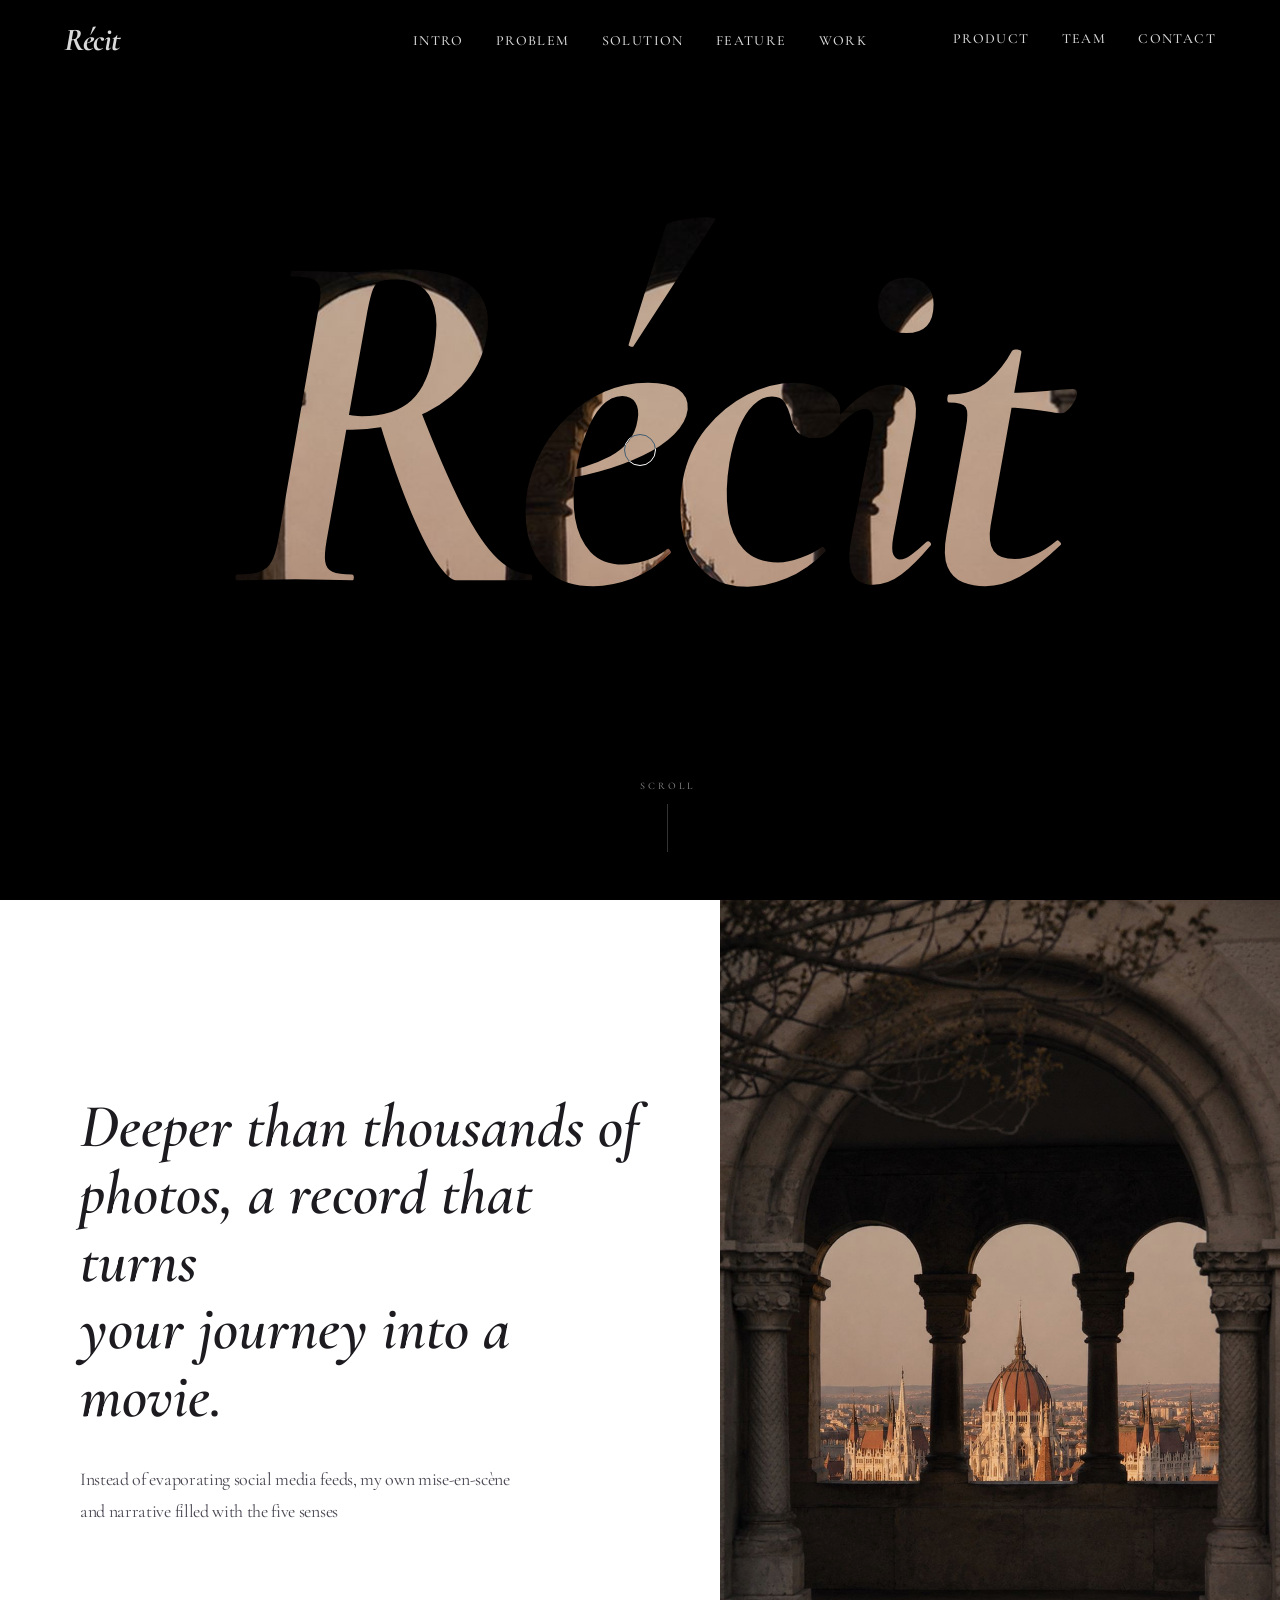
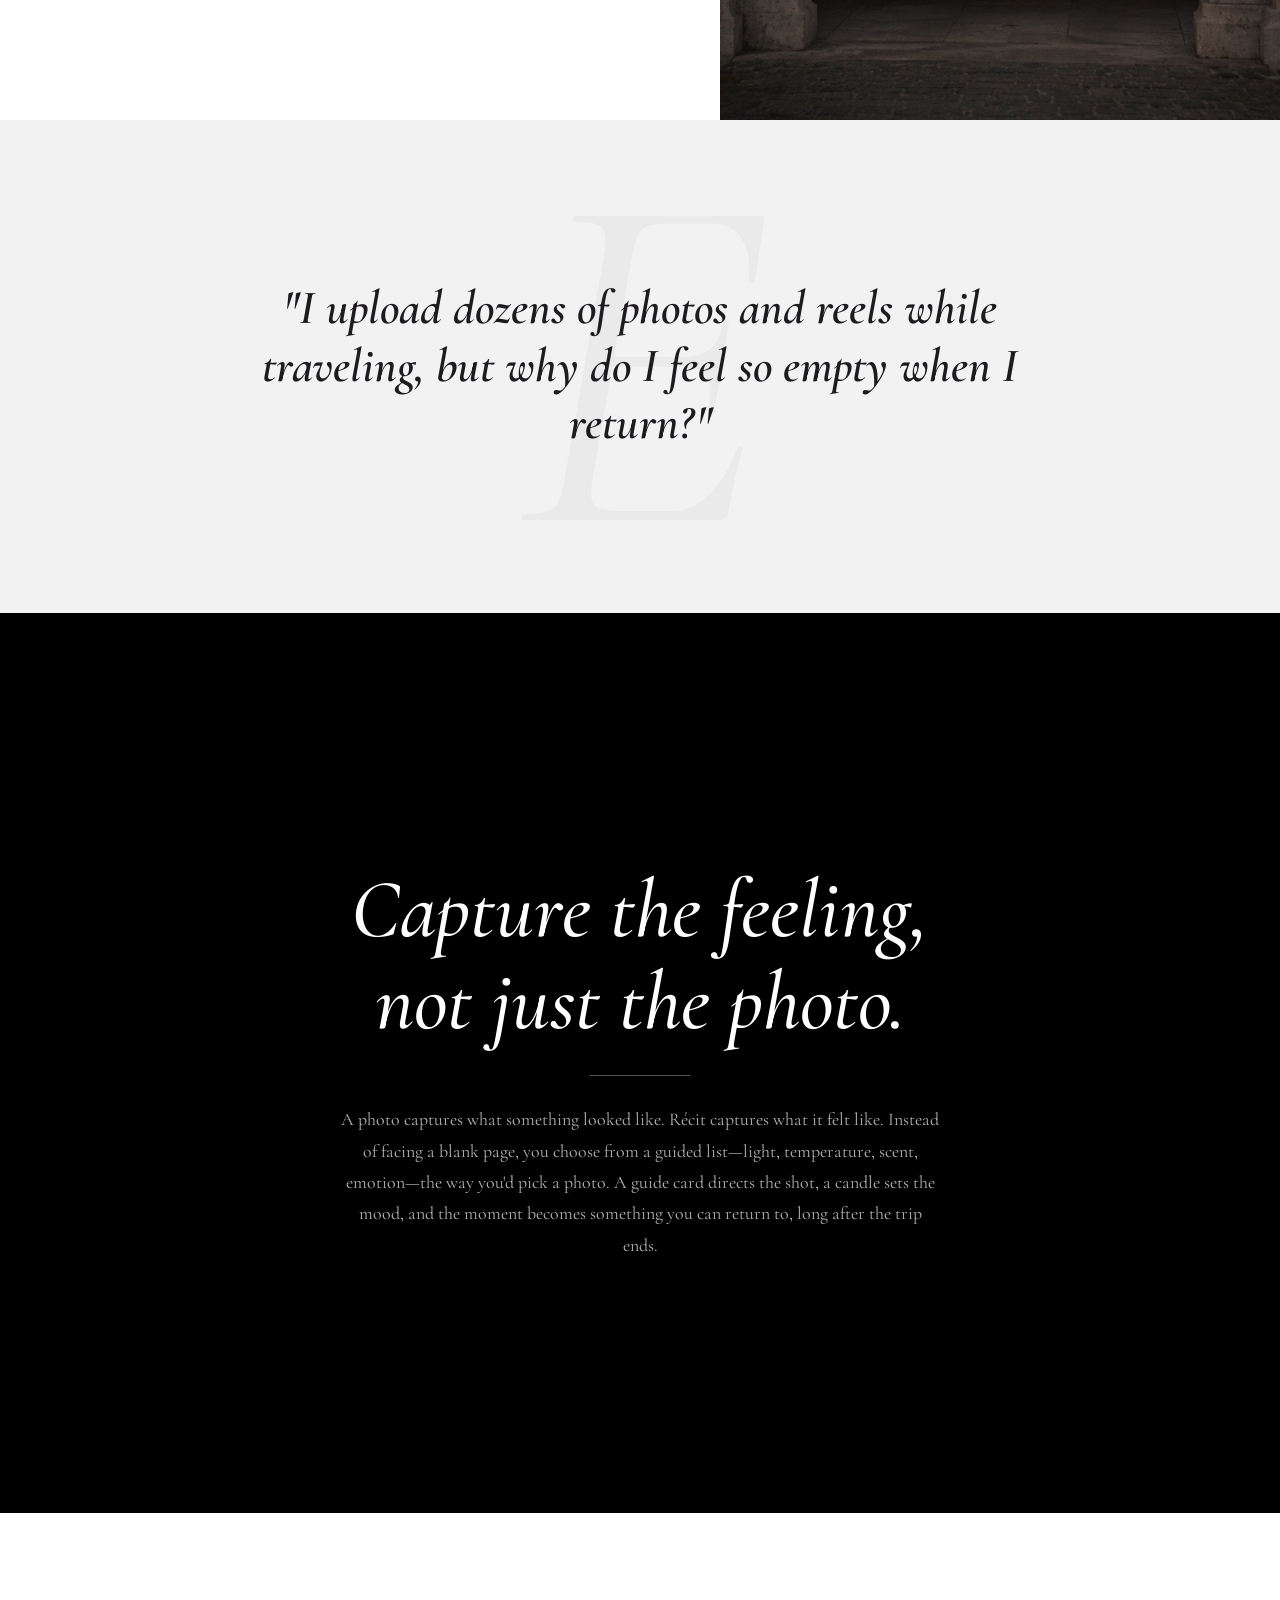
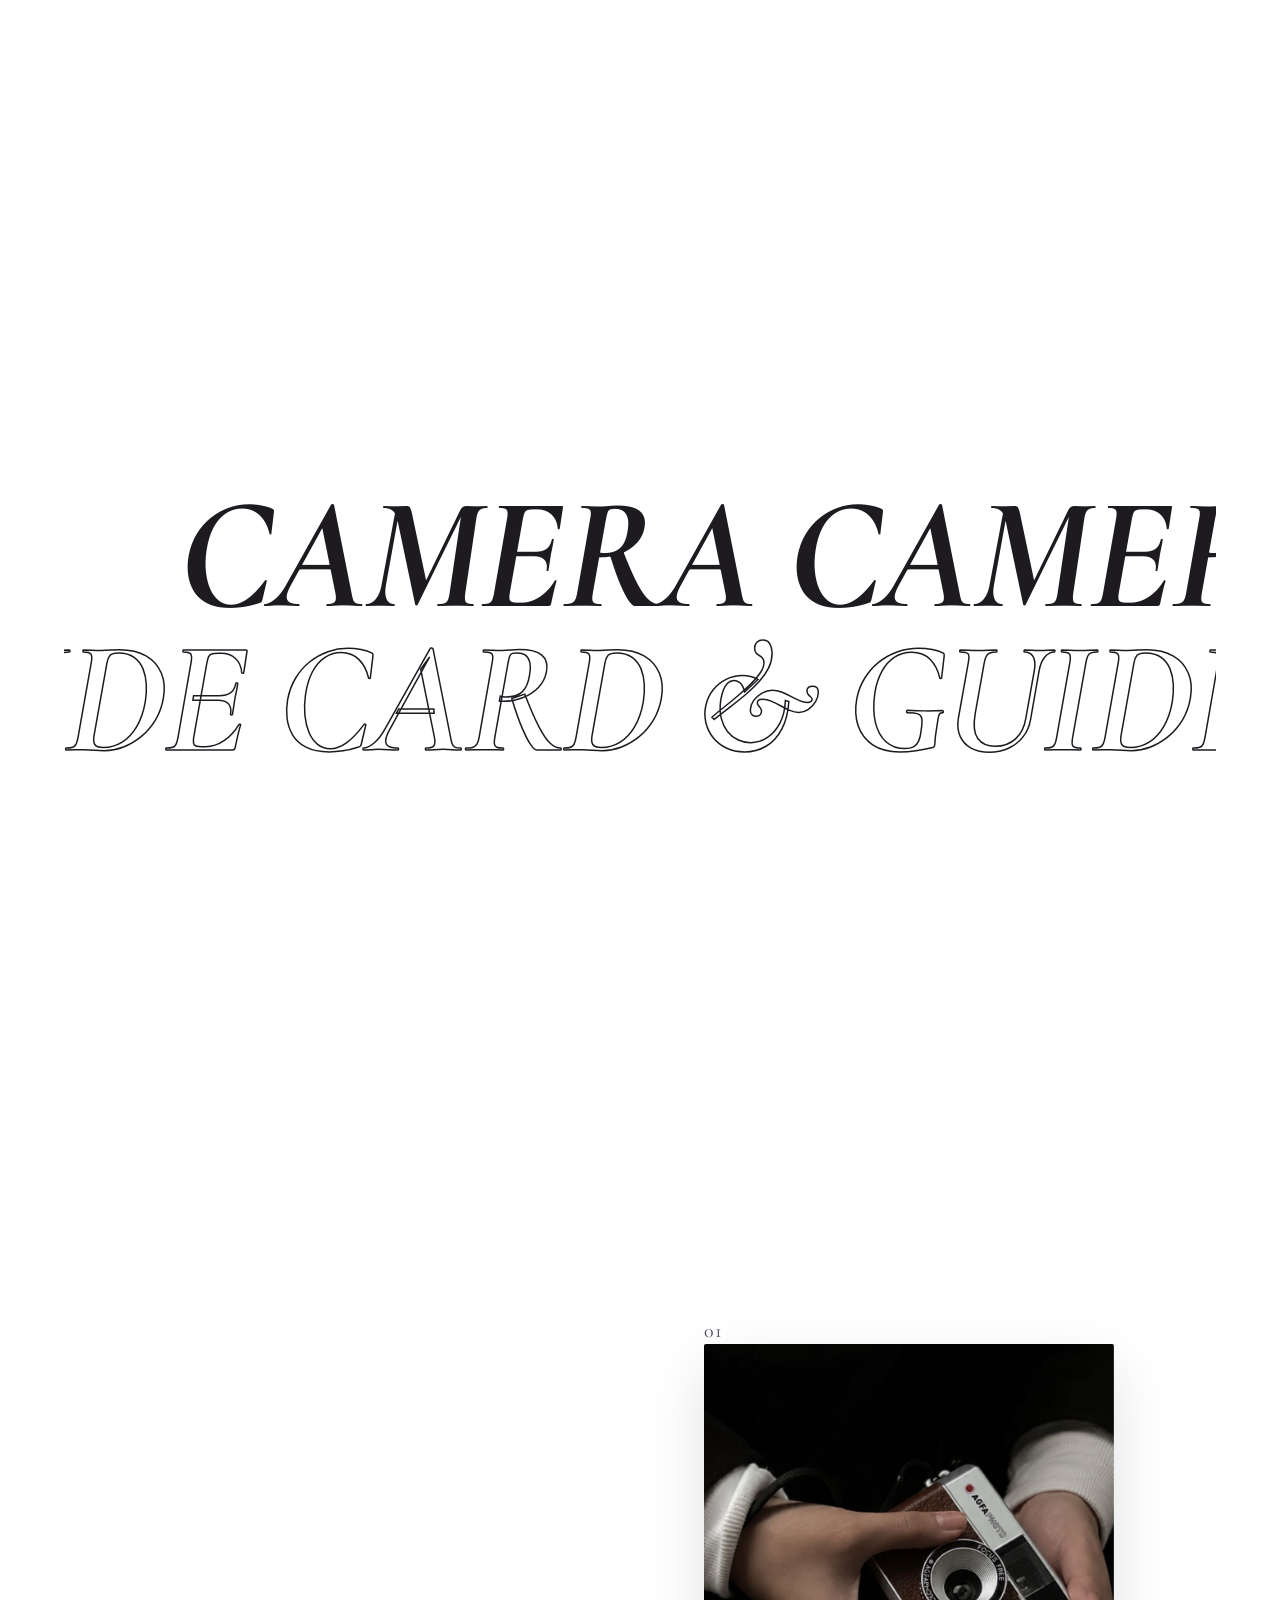
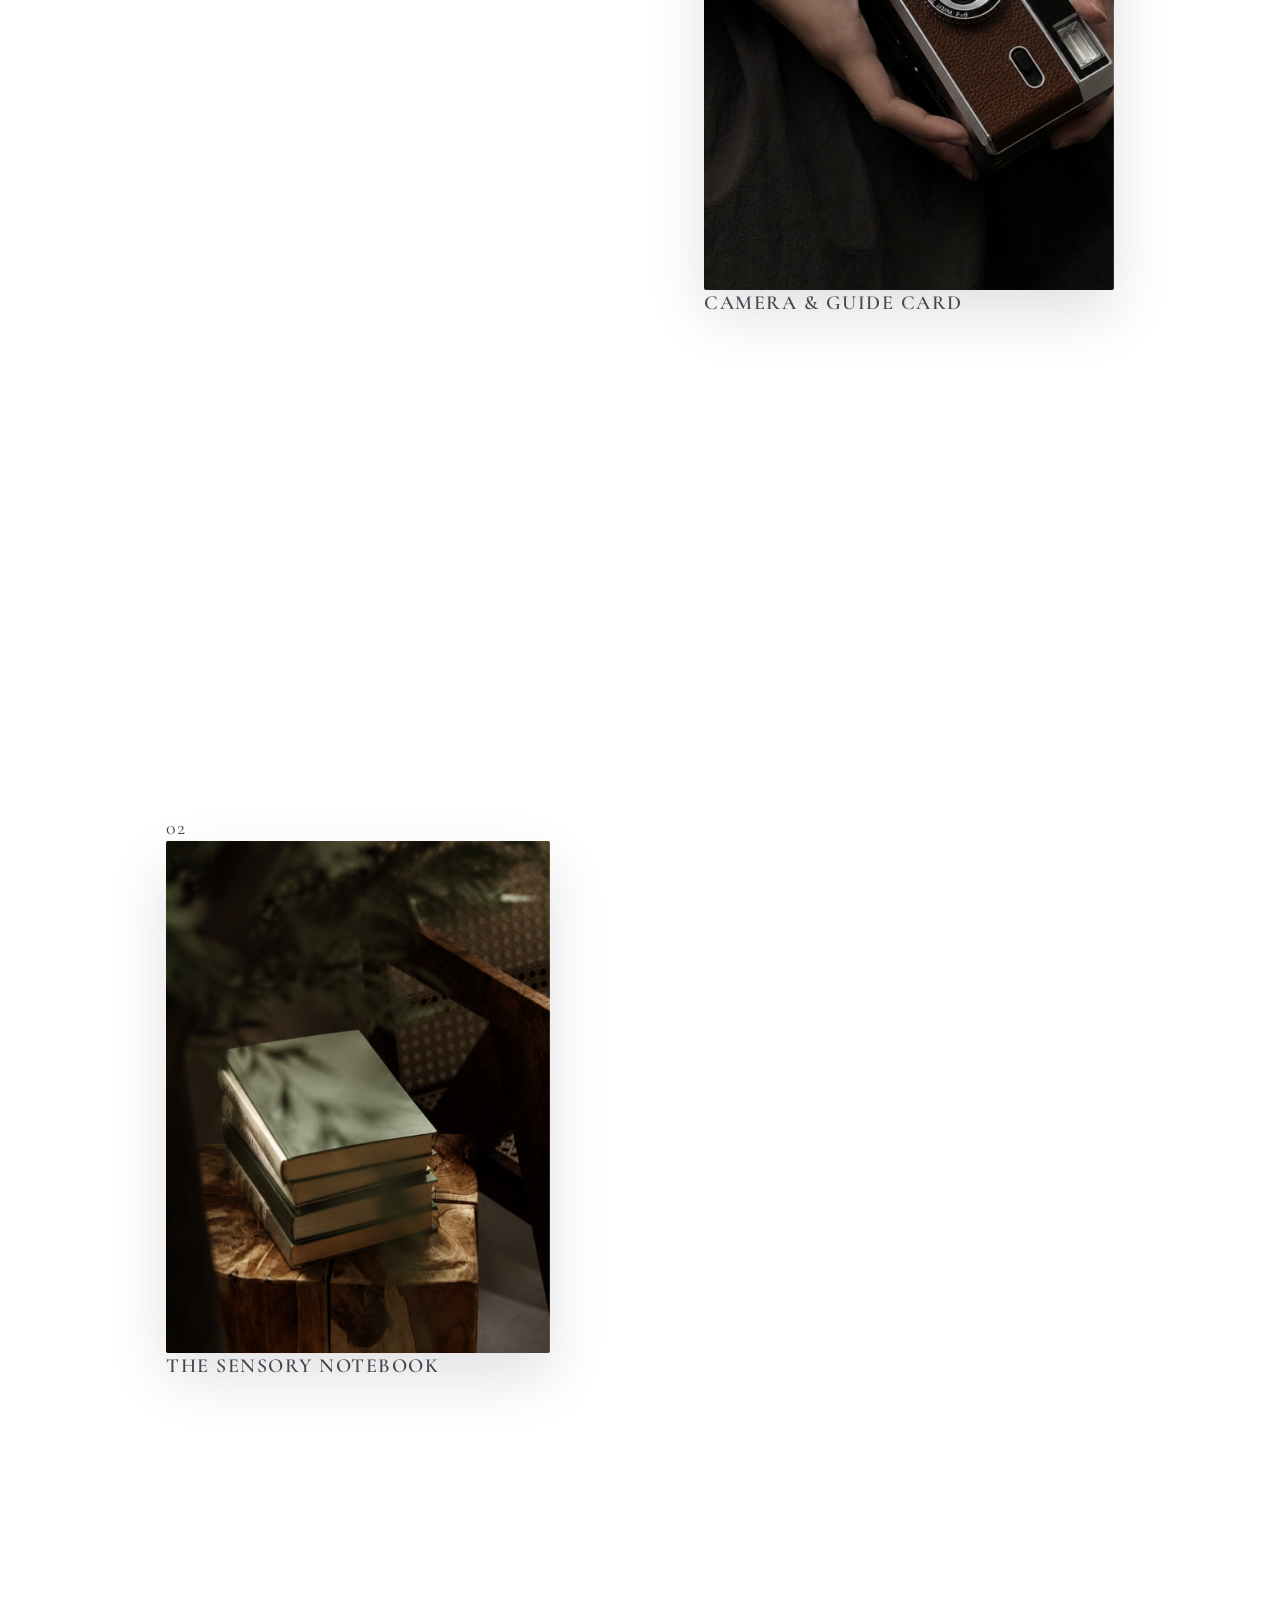
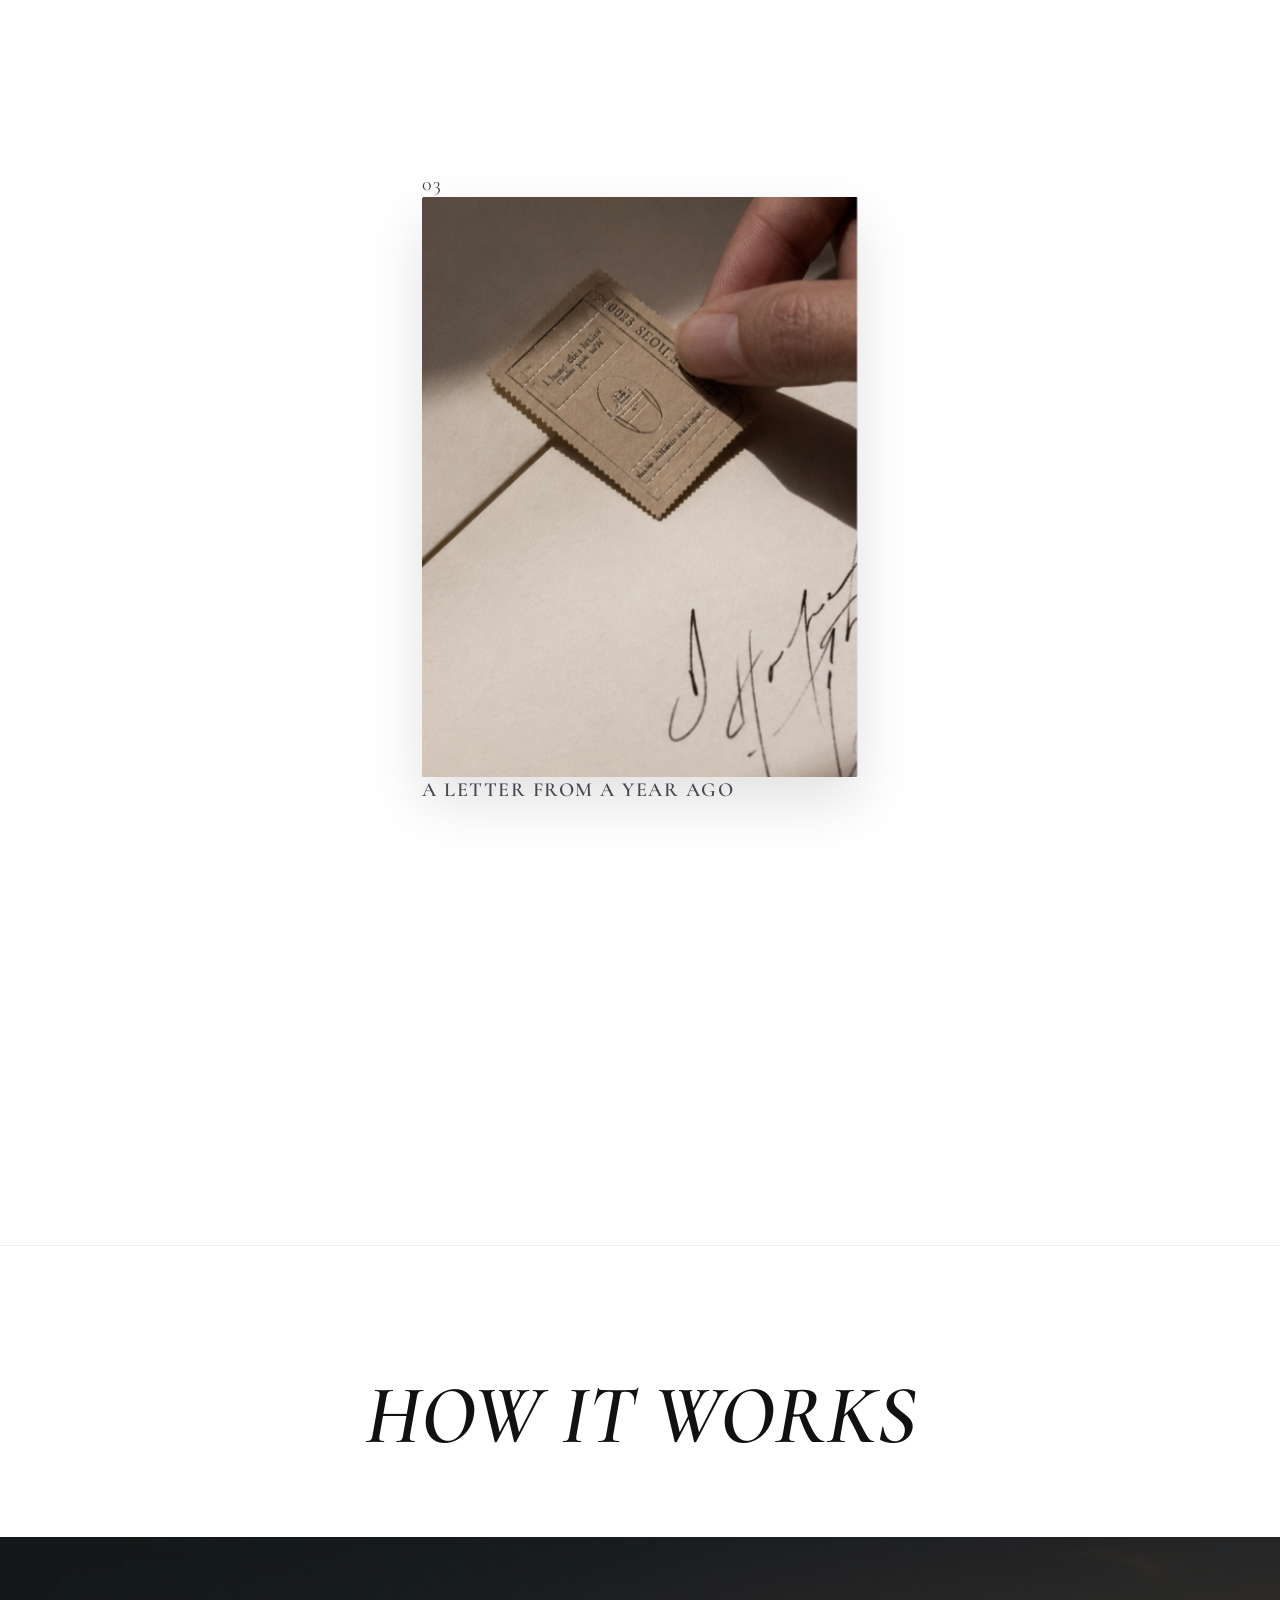
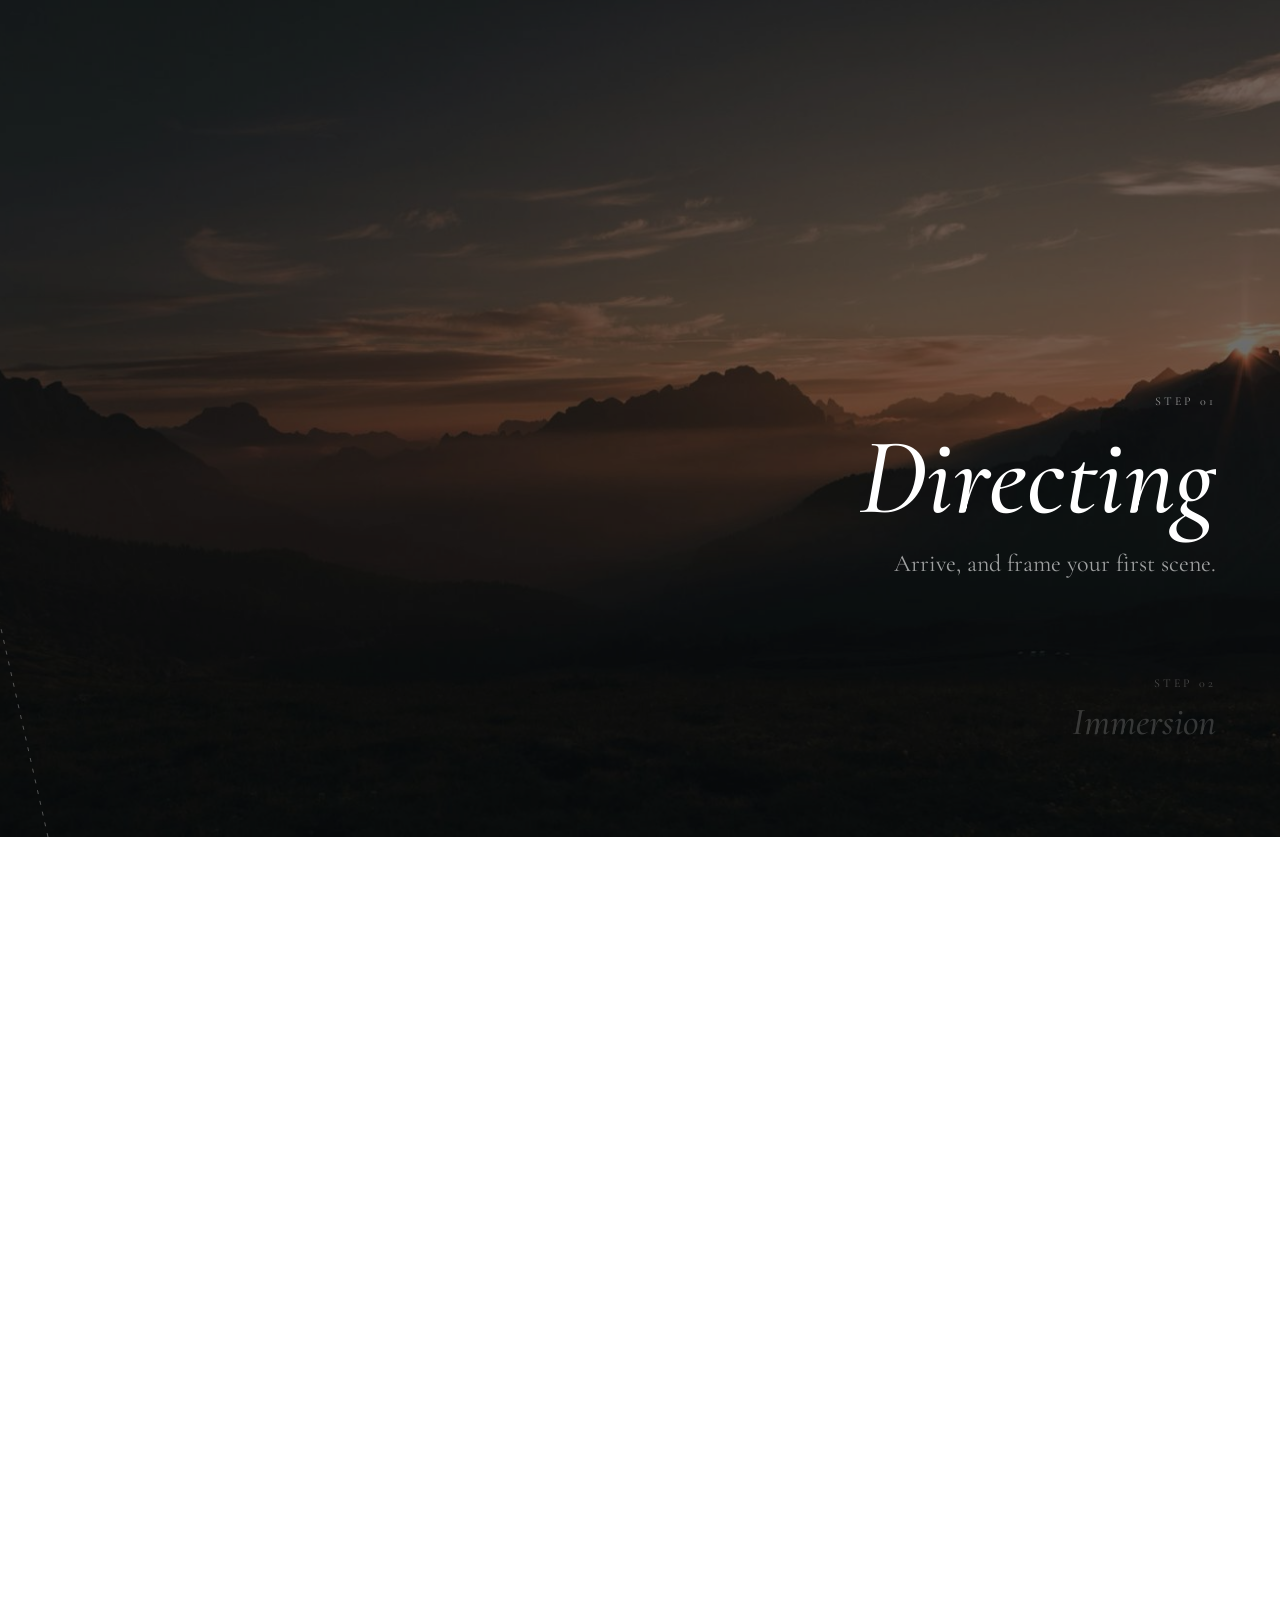
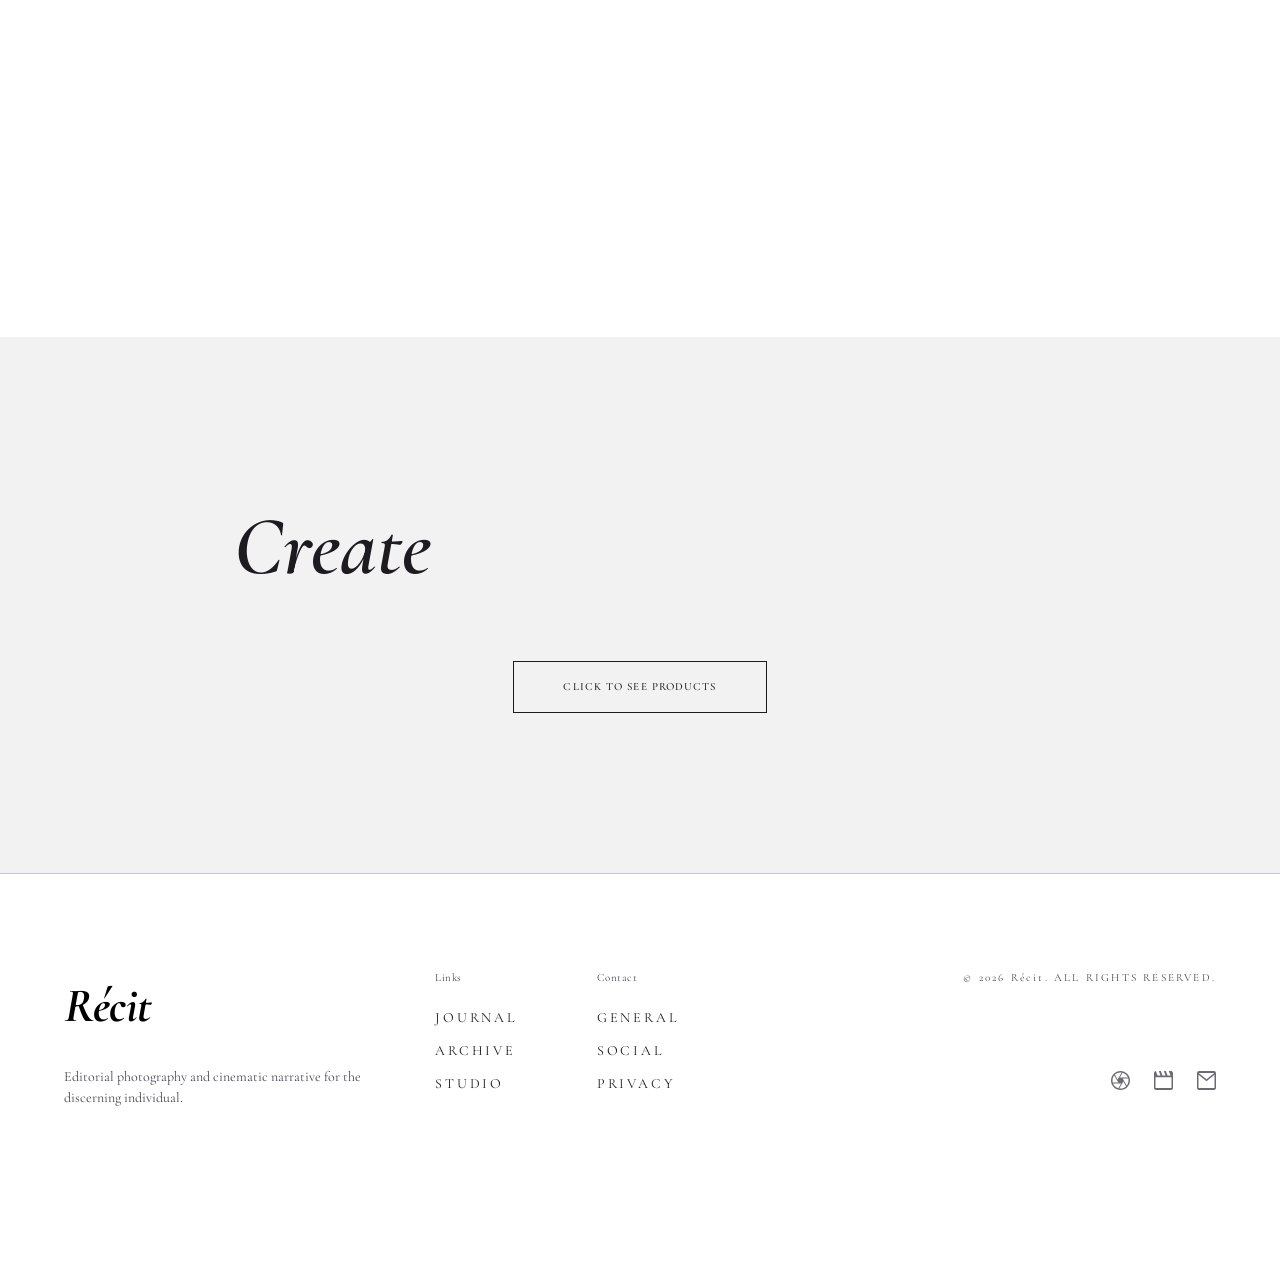
==== commit aeecc573: "오류 수정 완" ====
--- a/index.html
+++ b/index.html
@@ -21,7 +21,7 @@
   <link rel="preload" href="assets/hero_video.mp4" as="video" type="video/mp4">
 
   <!-- CSS Stylesheet -->
-  <link rel="stylesheet" href="styles.css?v=16">
+  <link rel="stylesheet" href="styles.css?v=17">
 </head>
 
 <body>
@@ -324,7 +324,7 @@
   </footer>
 
   <!-- Interactive Logic -->
-  <script src="script.js?v=16"></script>
+  <script src="script.js?v=17"></script>
 
 </body>
 
--- a/styles.css
+++ b/styles.css
@@ -595,8 +595,8 @@
   /* Process Section */
   .process-section {
     padding: 0;
-    border-top: 1px solid rgba(255, 255, 255, 0.07);
-    background: #080808;
+    border-top: 1px solid rgba(0, 0, 0, 0.07);
+    background: #ffffff;
   }
 
   /* Scroll track: step 0 & 1 get 100vh each; step 2 gets 200vh so it feels settled */
@@ -612,7 +612,7 @@
     width: 100%;
     height: 100vh;
     overflow: hidden;
-    background: #080808;
+    background: #ffffff;
   }
 
   .ps-bg-layer {
@@ -649,7 +649,7 @@
     left: 50%;
     width: 65%;
     height: 1px;
-    background: rgba(255, 255, 255, 0.3);
+    background: rgba(255, 255, 255, 0.35);
     transform-origin: 0% center;
     transform: translateY(-50%) rotate(-90deg);
     pointer-events: none;
@@ -1128,7 +1128,7 @@
     font-style: italic;
     line-height: 1;
     text-transform: uppercase;
-    color: #ffffff;
+    color: #111111;
   }
 
   /* SVG line from bottom-left corner to cursor */
@@ -1171,7 +1171,7 @@
     font-weight: 400;
     letter-spacing: 3px;
     text-transform: uppercase;
-    color: rgba(255, 255, 255, 0.2);
+    color: rgba(255, 255, 255, 0.25);
     transition: color 0.5s ease;
   }
 
@@ -1200,7 +1200,7 @@
     font-size: clamp(68px, 8.5vw, 112px);
     color: #ffffff;
   }
-  .ps-text-item.active .ps-step-desc { color: rgba(255, 255, 255, 0.5); }
+  .ps-text-item.active .ps-step-desc { color: rgba(255, 255, 255, 0.6); }
 
   /* Step counter */
   .ps-counter {
@@ -1210,7 +1210,7 @@
     font-family: var(--font-heading);
     font-size: 13px;
     letter-spacing: 1px;
-    color: rgba(255, 255, 255, 0.38);
+    color: rgba(255, 255, 255, 0.45);
     pointer-events: none;
   }
 
